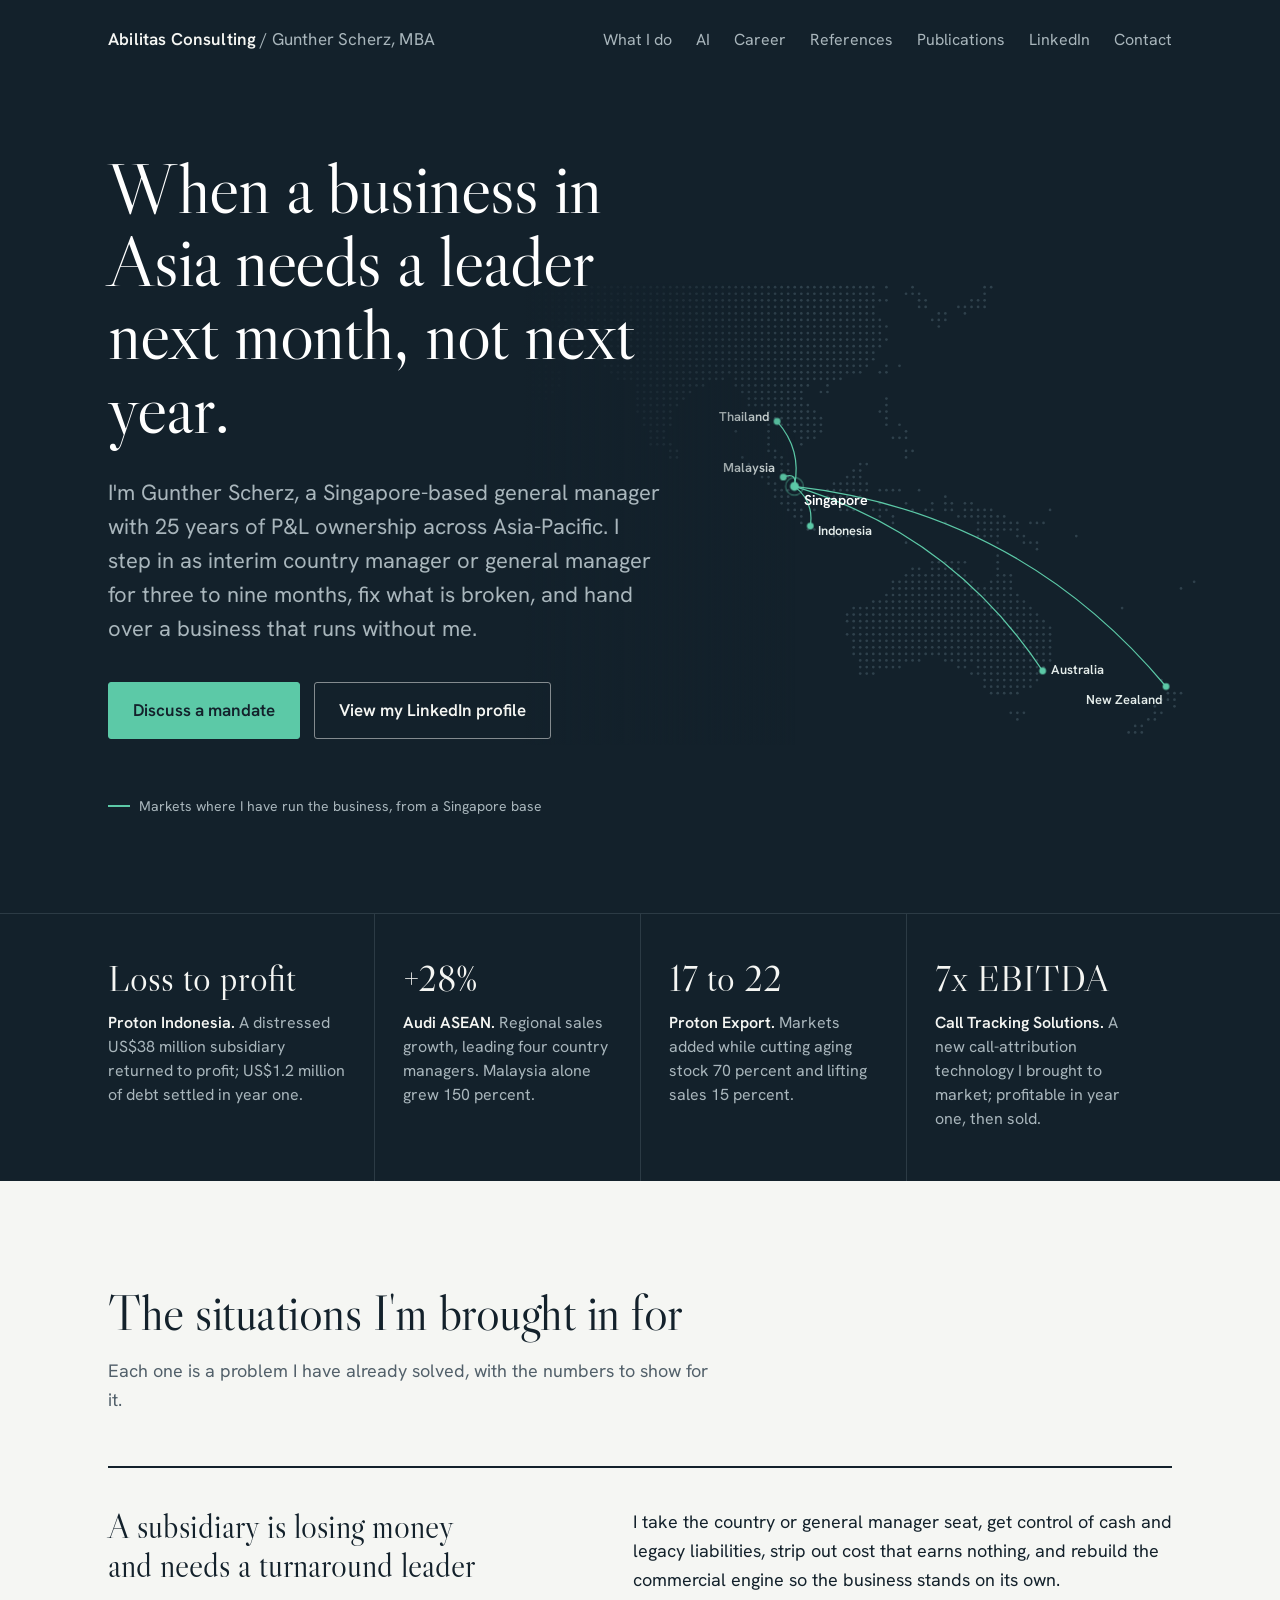
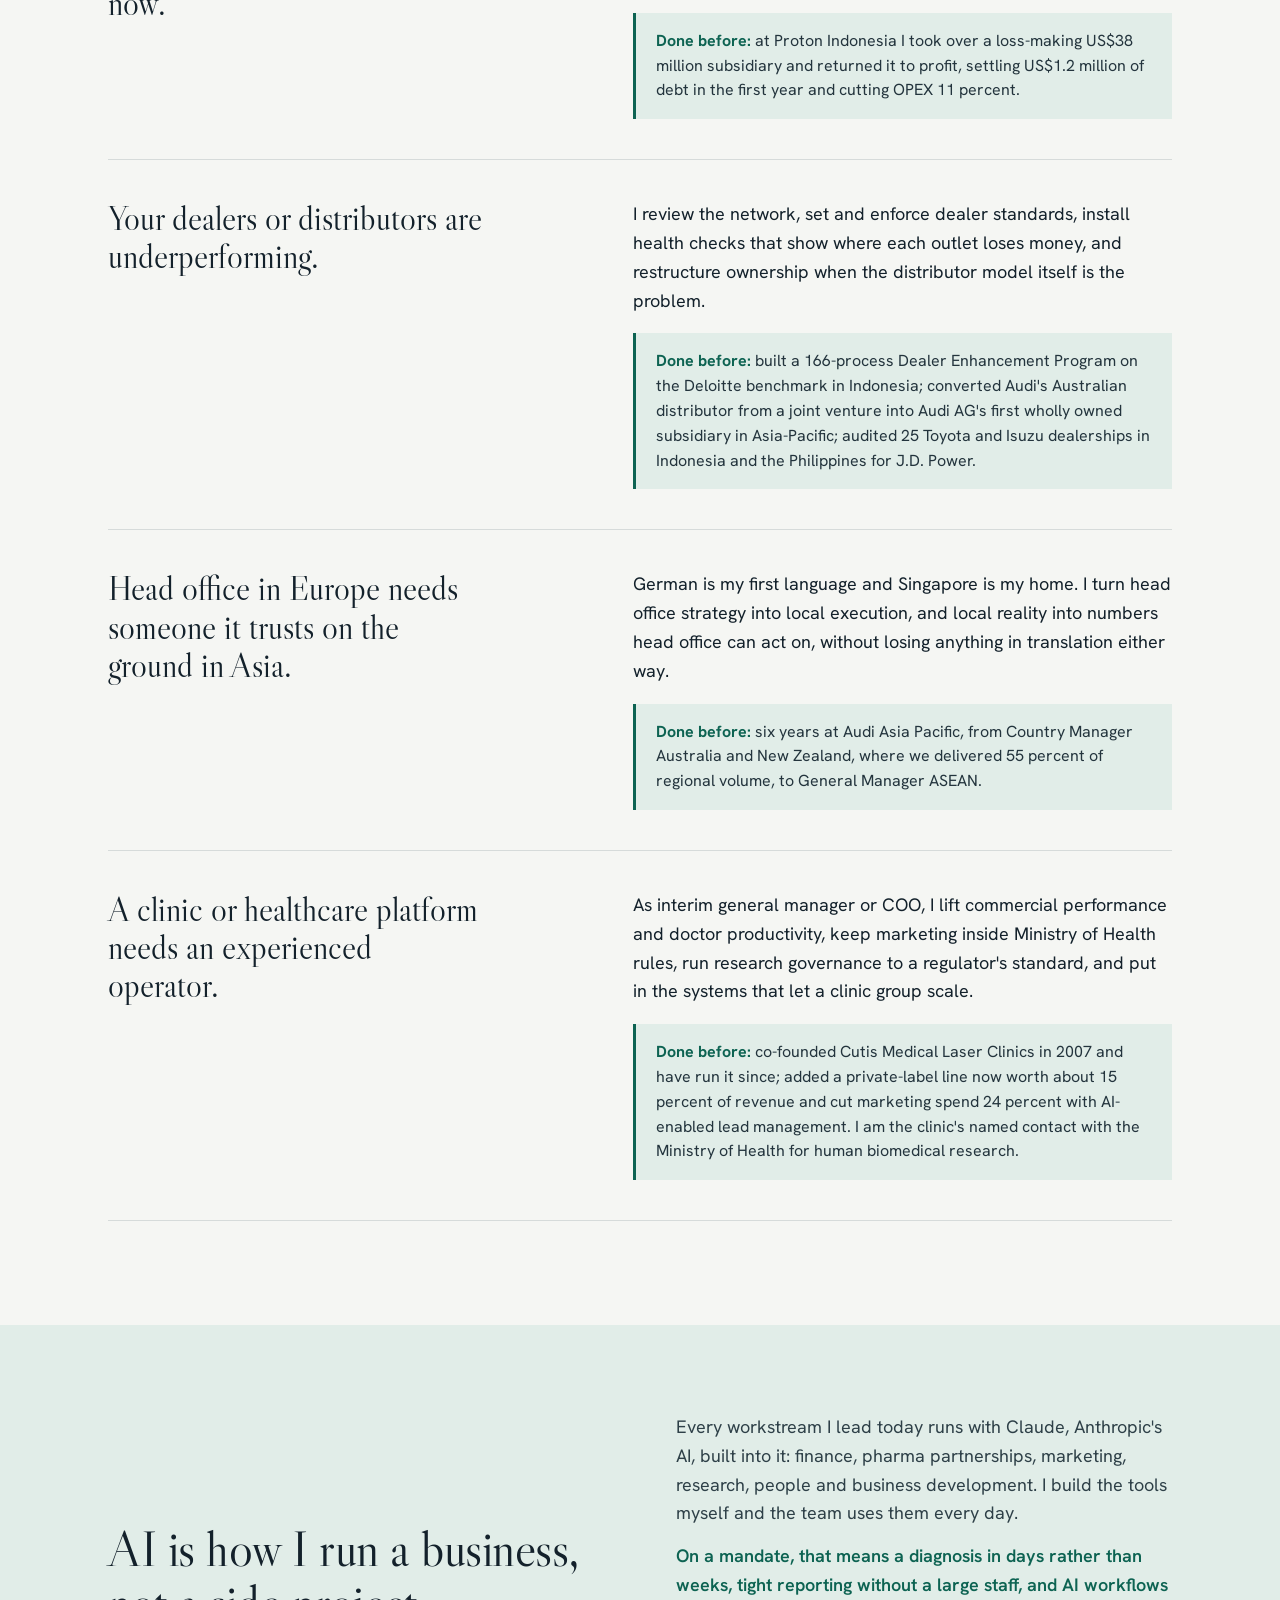
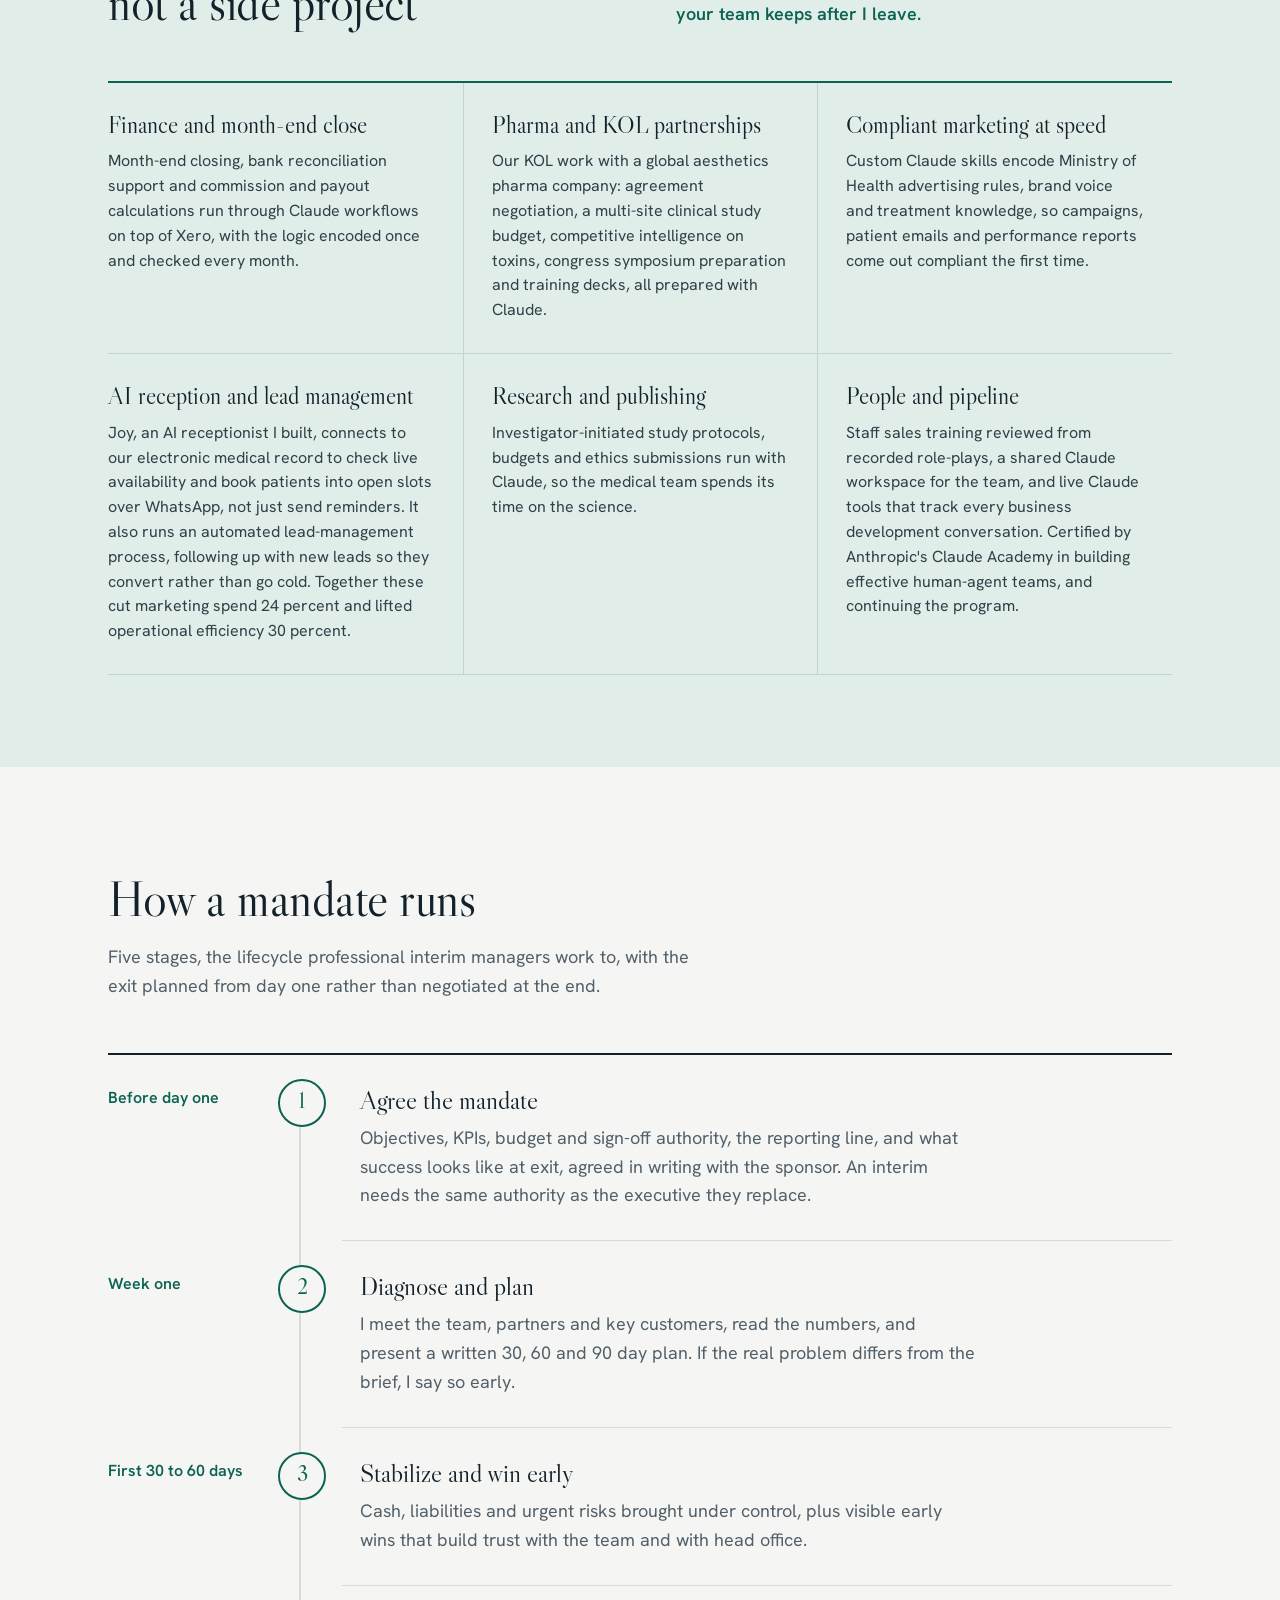
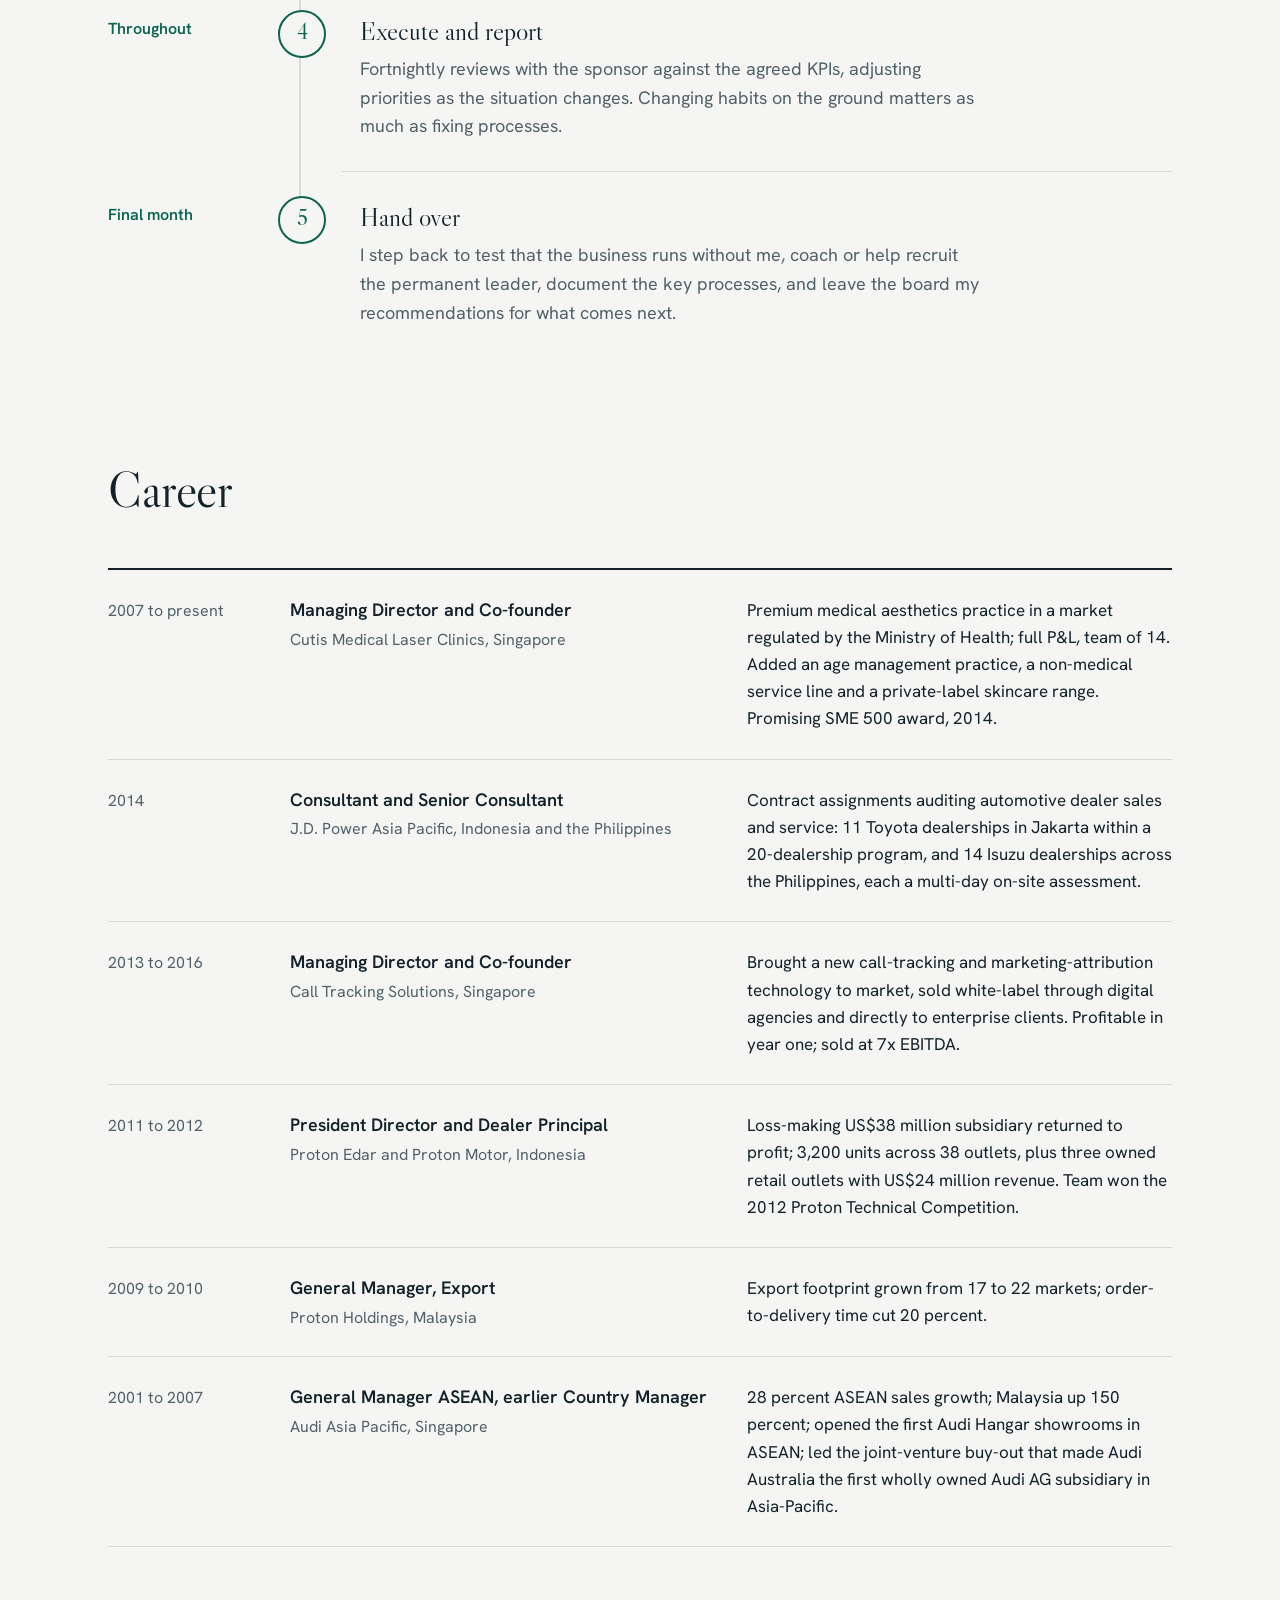
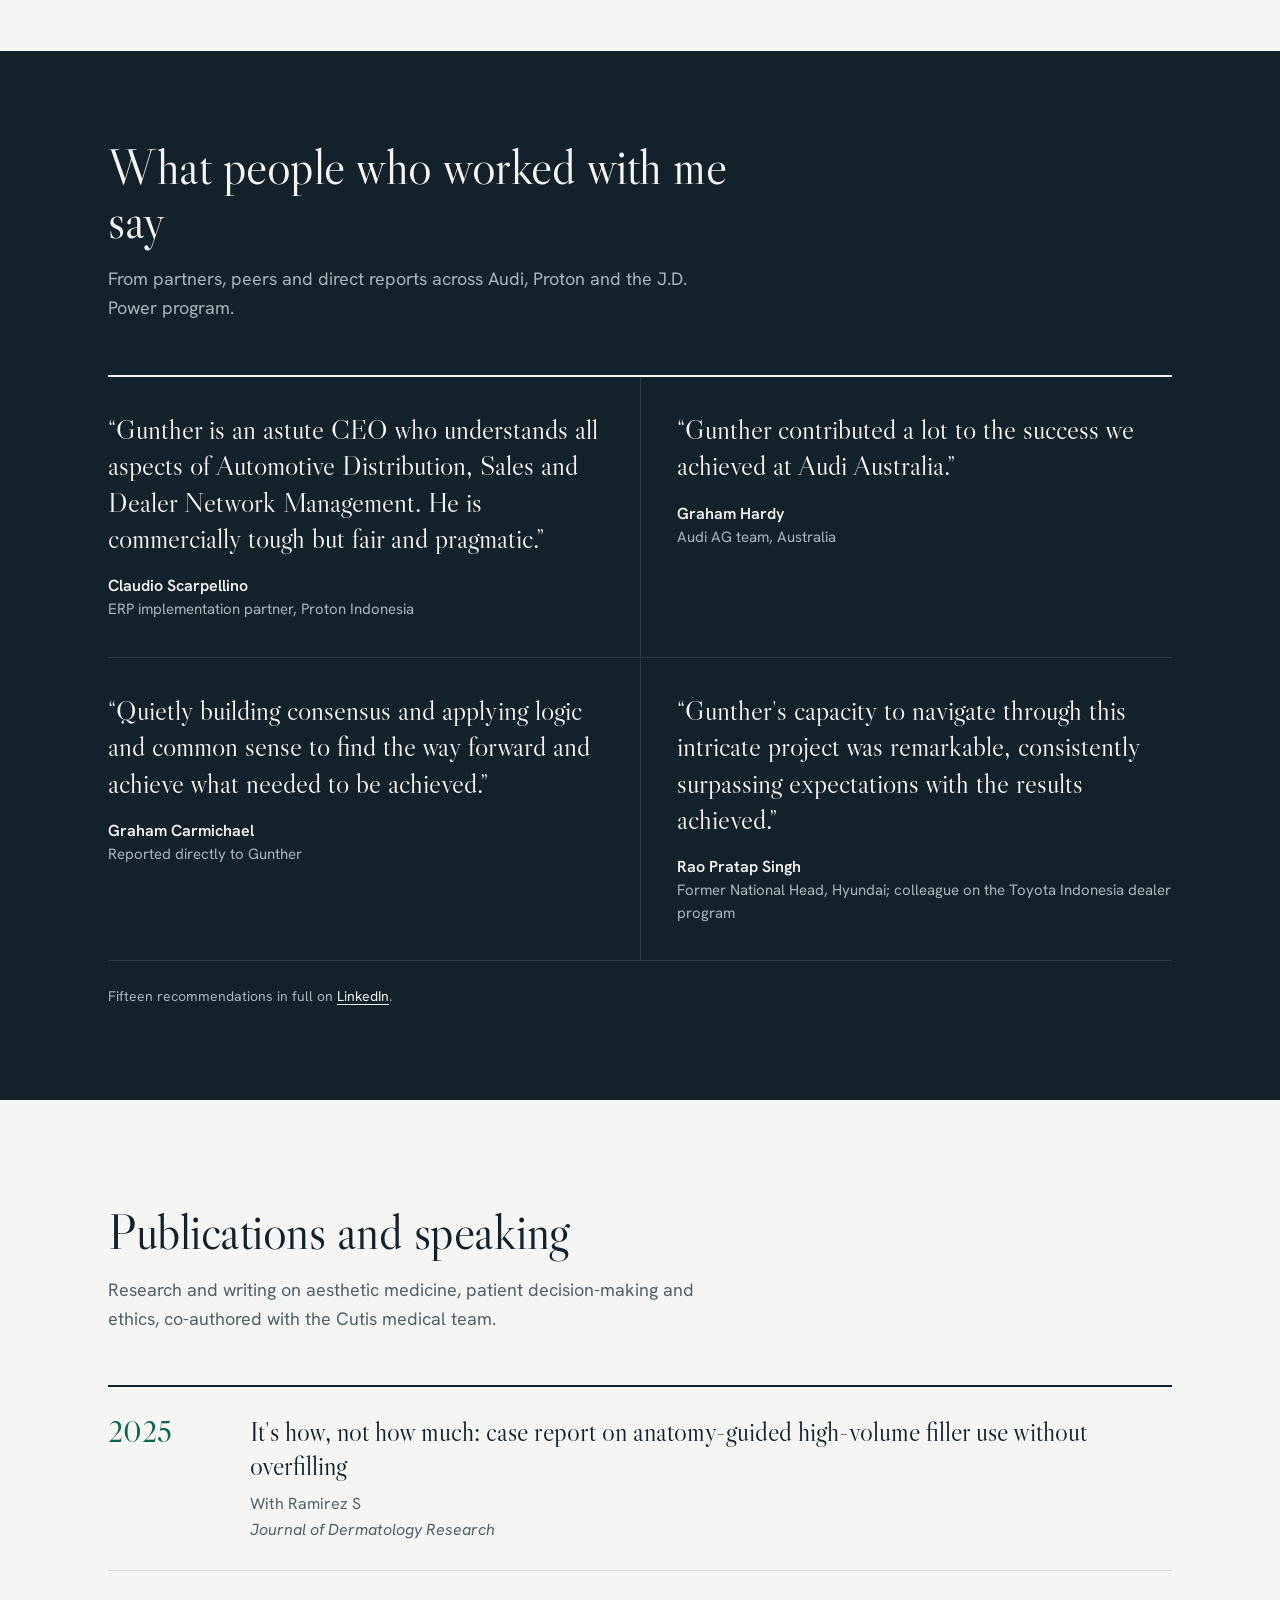
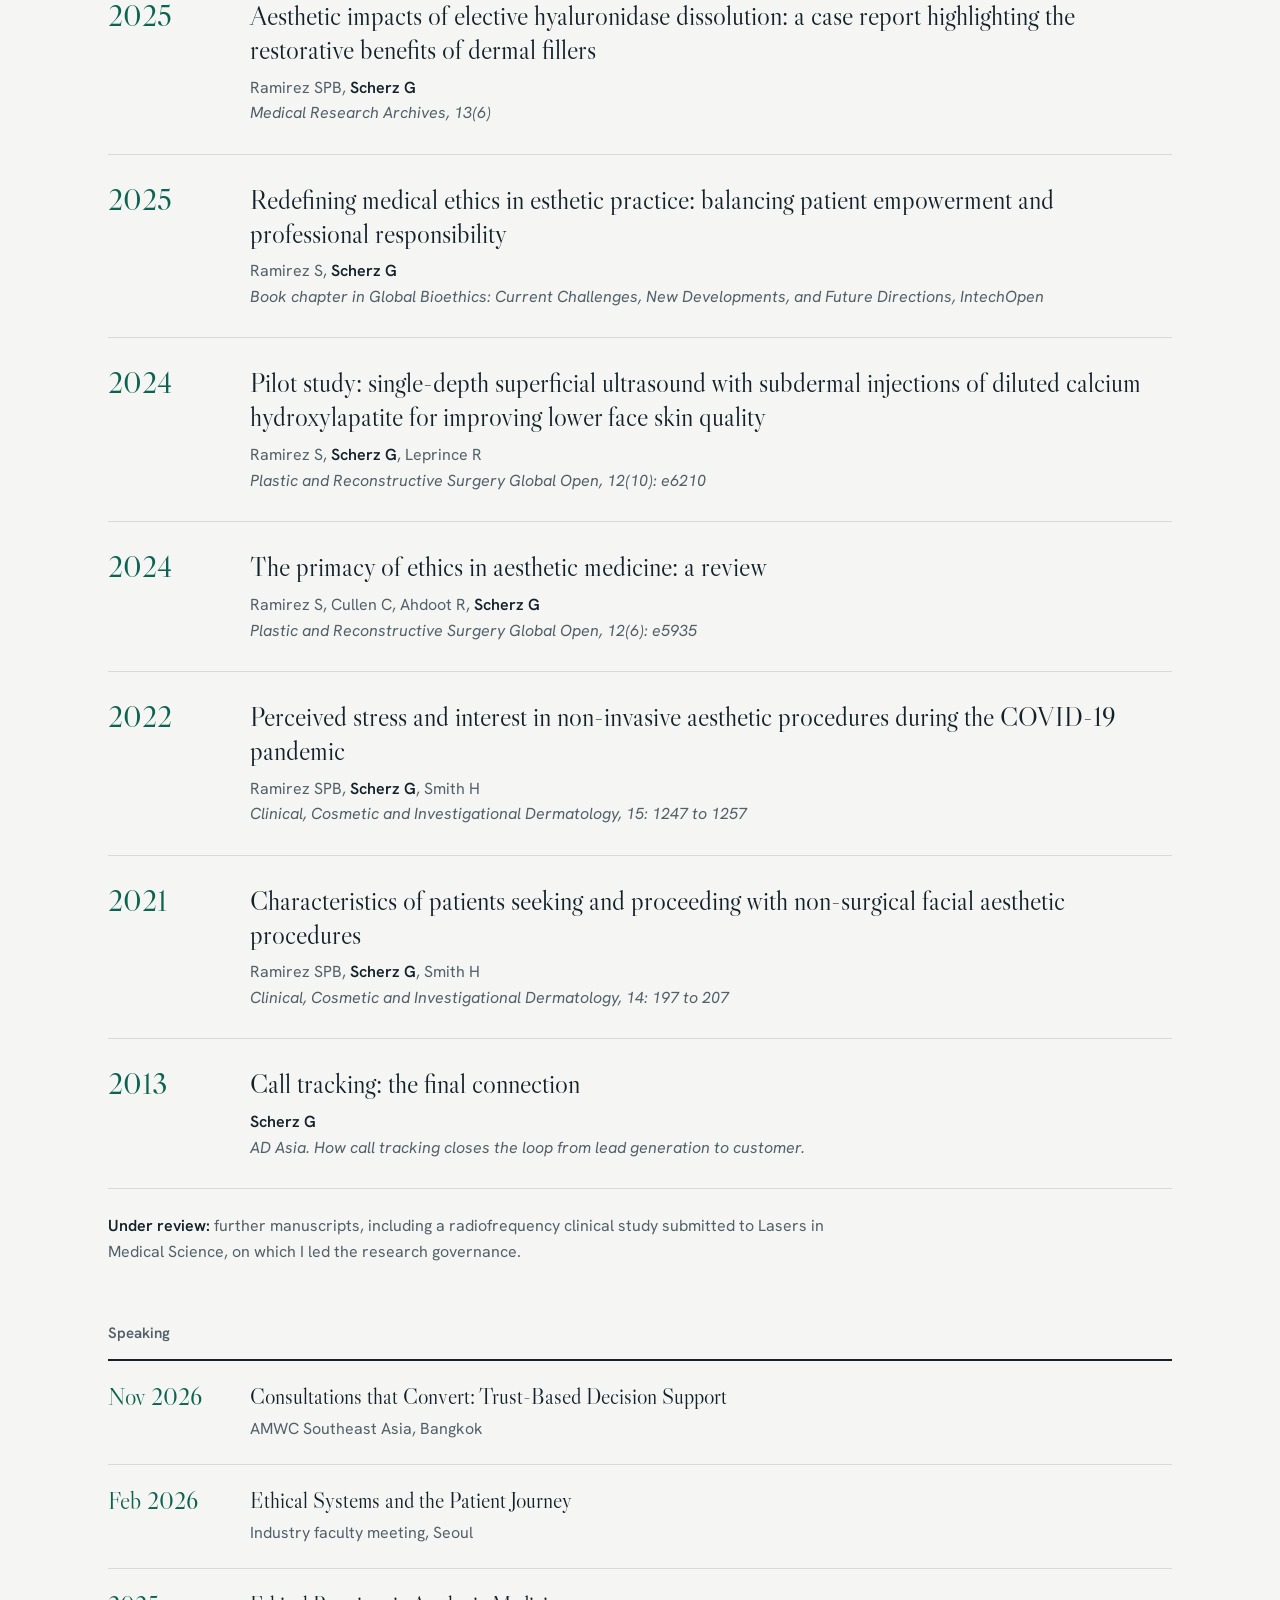
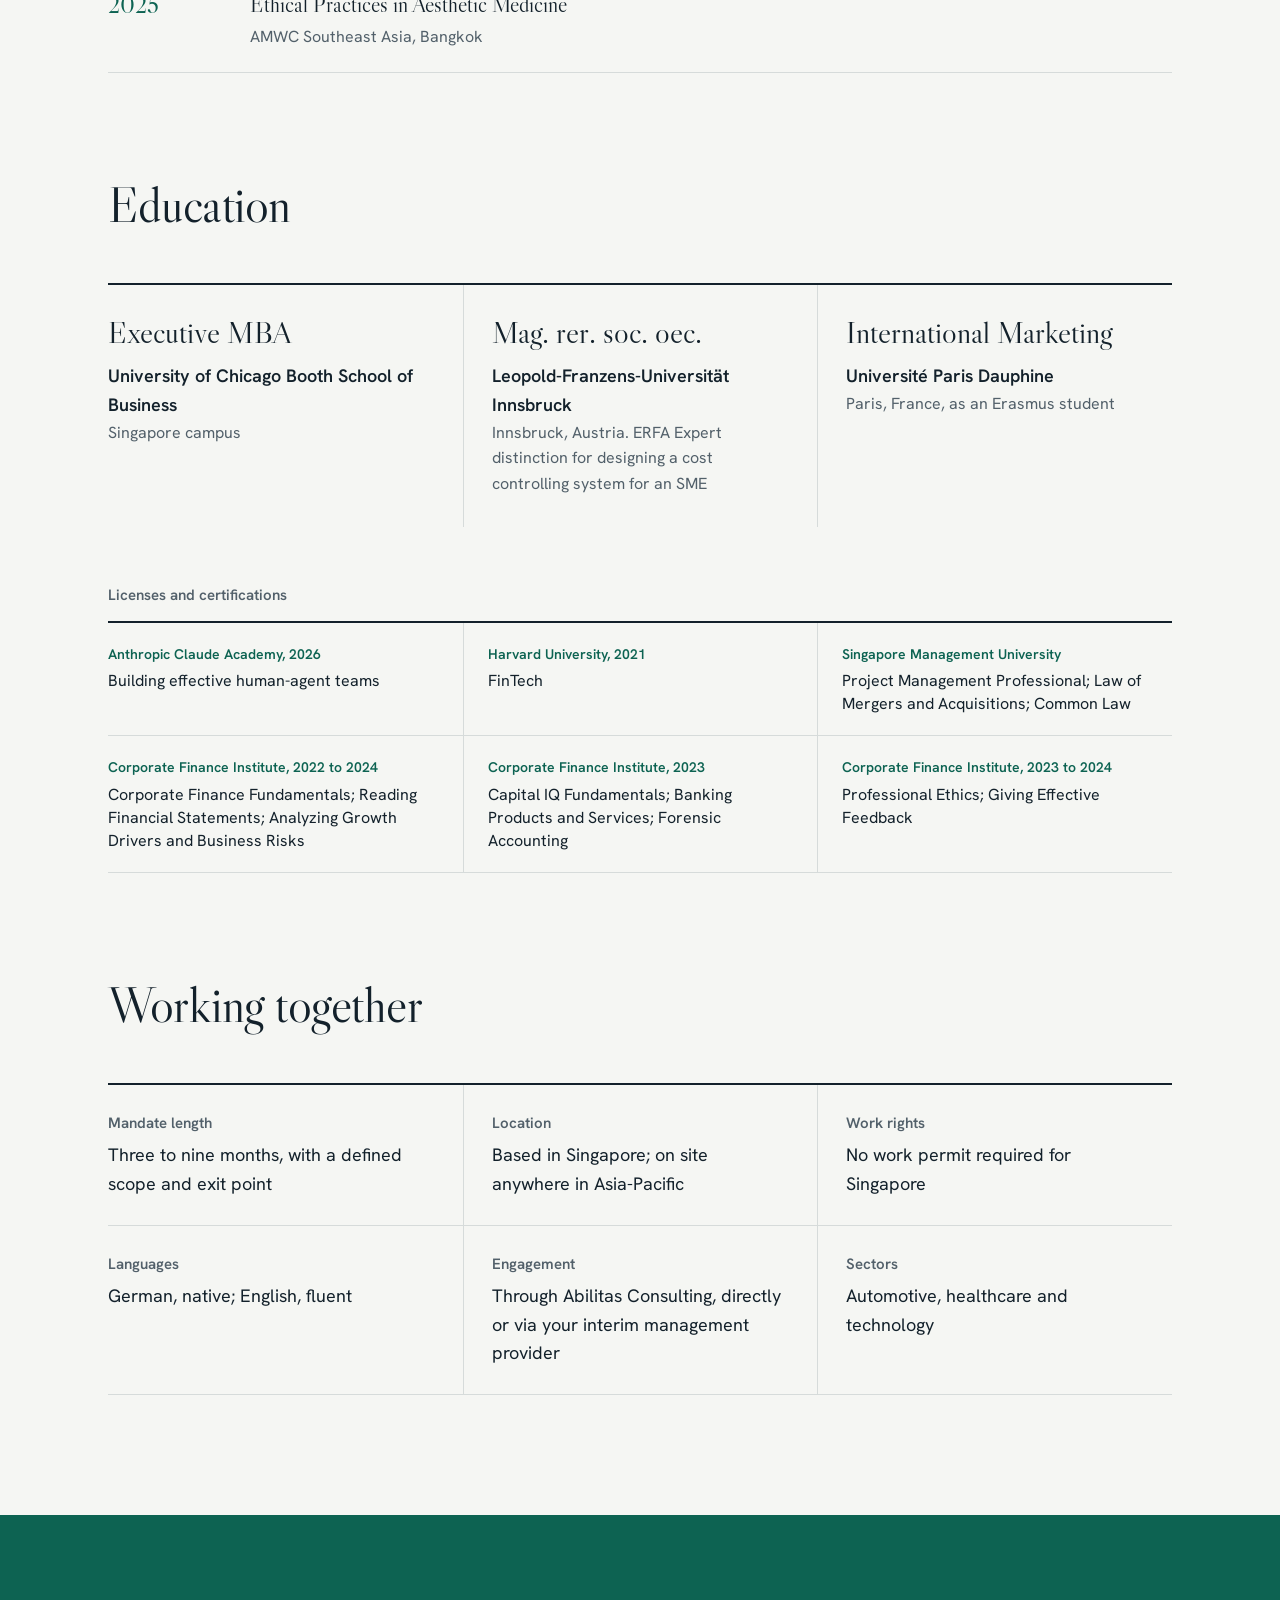
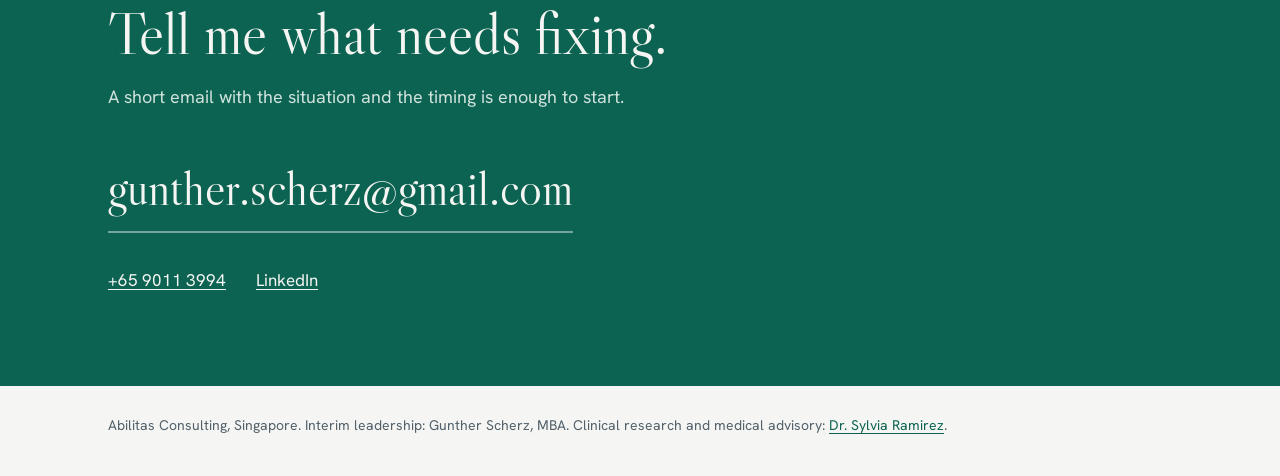
==== interim.html @ 411588a9 "Remove the downloadable CV; point to LinkedIn instead Co-Authored-By: Claude Opus 5.5 <noreply@anthr" ====
<!doctype html>
<html lang="en">
<head>
<meta charset="utf-8">
<meta name="viewport" content="width=device-width, initial-scale=1">
<title>Gunther Scherz | Interim General Manager, Asia-Pacific | Abilitas Consulting</title>
<link rel="canonical" href="https://abilitasconsulting.com/interim">
<meta name="description" content="Singapore-based interim country and general manager. Three to nine month mandates in turnarounds, dealer and distributor networks, and Asian subsidiaries of European companies.">
<meta property="og:title" content="Gunther Scherz | Interim General Manager, Asia-Pacific">
<meta property="og:description" content="When a business in Asia needs a leader next month, not next year.">
<meta property="og:type" content="website">
<link rel="preconnect" href="https://fonts.googleapis.com">
<link rel="preconnect" href="https://fonts.gstatic.com" crossorigin>
<link href="https://fonts.googleapis.com/css2?family=Libre+Caslon+Display&family=Hanken+Grotesk:wght@400;500;600;700&display=swap" rel="stylesheet">
<style>
:root{
  --paper:#F5F6F3;
  --ink:#13212B;
  --muted:#52606A;
  --rule:#D6DBDA;
  --jade:#0D6352;
  --jade-tint:#E1EDE8;
  --glow:#5CC9A7;
  --on-ink:#F5F6F3;
  --on-ink-muted:#A9B6BC;
  --display:"Libre Caslon Display",Georgia,"Times New Roman",serif;
  --text:"Hanken Grotesk",-apple-system,"Segoe UI",Roboto,Helvetica,Arial,sans-serif;
  --wide:1120px;
}
*{box-sizing:border-box}
html{-webkit-text-size-adjust:100%;scroll-behavior:smooth}
body{margin:0;background:var(--paper);color:var(--ink);font-family:var(--text);font-size:18px;line-height:1.6;-webkit-font-smoothing:antialiased}
a{color:var(--jade);text-underline-offset:3px;text-decoration-thickness:1px}
a:focus-visible,.btn:focus-visible{outline:2px solid var(--jade);outline-offset:3px;border-radius:2px}
.wrap{max-width:var(--wide);margin:0 auto;padding:0 28px}
h1,h2,h3{font-family:var(--display);font-weight:400;margin:0}
p{margin:0}

/* Stage: dark opening with route map */
.stage{background:var(--ink);color:var(--on-ink);position:relative;overflow:hidden}
.stage::after{content:"";position:absolute;left:0;right:0;bottom:0;height:1px;background:#2C3B45}
.top{display:flex;justify-content:space-between;align-items:center;padding:26px 0;position:relative;z-index:2}
.top .name{font-weight:600;letter-spacing:.01em;color:var(--on-ink);text-decoration:none;font-size:17px}
.top .name .who{font-weight:400;color:var(--on-ink-muted)}
.top nav{display:flex;gap:24px;font-size:16px}
.top nav a{color:var(--on-ink-muted);text-decoration:none}
.top nav a:hover{color:var(--on-ink)}
.top a:focus-visible,.stage .btn:focus-visible{outline-color:var(--glow)}

/* Hero */
.hero{position:relative;z-index:2;padding:72px 0 96px;min-height:min(78vh,720px);display:flex;flex-direction:column;justify-content:center}
.hero-text{max-width:600px;position:relative;z-index:3}
.hero h1{font-size:clamp(44px,5.6vw,80px);line-height:1.02;letter-spacing:-.015em;max-width:14ch;color:#FFFFFF}
.hero .lede{margin-top:32px;font-size:clamp(19px,1.8vw,22px);color:var(--on-ink-muted);max-width:46ch;line-height:1.55}
.ctas{display:flex;flex-wrap:wrap;gap:14px;margin-top:36px}
.btn{display:inline-block;font-family:var(--text);font-size:17px;font-weight:600;padding:14px 24px;border-radius:3px;text-decoration:none;border:1.5px solid var(--ink)}
.btn.primary{background:var(--ink);color:var(--on-ink)}
.btn.primary:hover{background:var(--jade);border-color:var(--jade)}
.btn.ghost{color:var(--ink);background:transparent}
.btn.ghost:hover{background:var(--ink);color:var(--on-ink)}
.stage .btn.primary{background:var(--glow);border-color:var(--glow);color:var(--ink)}
.stage .btn.primary:hover{background:#FFFFFF;border-color:#FFFFFF}
.stage .btn.ghost{color:var(--on-ink);border-color:rgba(245,246,243,.5)}
.stage .btn.ghost:hover{background:var(--on-ink);color:var(--ink);border-color:var(--on-ink)}
.mapwrap{position:absolute;z-index:1;top:50%;transform:translateY(-46%);right:-3%;width:64%;max-width:980px;pointer-events:none}
.mapwrap::before{content:"";position:absolute;inset:0;background:linear-gradient(90deg,var(--ink) 0%,rgba(19,33,43,.75) 18%,rgba(19,33,43,0) 40%);z-index:1}
.map{display:block;width:100%;height:auto}
.map .land circle{fill:#2F414C}
.map .arc{fill:none;stroke-linecap:round}
.map .arc.ran{stroke:var(--glow);stroke-width:1.8}
.map .arc.exp{stroke:#8FA3AD;stroke-width:1.2;stroke-dasharray:3 5}
.map .pt.ran,.map .pt.home{fill:var(--glow)}
.map .pt.exp{fill:#B8C6CC}
.map .home-ring{fill:none;stroke:var(--glow);stroke-width:1.5;opacity:.6}
.map text{font-family:var(--text);font-size:19px;font-weight:600;fill:#E4ECEA}
.map text.exp{font-weight:500;fill:#9FB0B8;font-size:13px}
.map text.home{font-size:21px;fill:#FFFFFF}
.maplegend{position:relative;z-index:3;display:flex;flex-wrap:wrap;gap:8px 26px;margin-top:56px;font-size:14px;color:var(--on-ink-muted)}
.maplegend span{display:inline-flex;align-items:center;gap:9px}
.maplegend i{display:inline-block;width:22px;height:0;border-top:2px solid var(--glow)}
.maplegend i.d{border-top:2px dashed #8FA3AD}
@media (prefers-reduced-motion:no-preference){
  .map .arc{stroke-dasharray:var(--len);stroke-dashoffset:var(--len);animation:draw 1.3s cubic-bezier(.3,.6,.2,1) forwards;animation-delay:calc(.5s + var(--i) * .14s)}
  .map .arc.exp{stroke-dasharray:var(--len);}
  .map .pts,.map .labels{opacity:0;animation:fade .6s ease forwards;animation-delay:1.6s}
  .map .home-ring{transform-origin:center;transform-box:fill-box;animation:pulse 2.6s ease-out 1.8s 2}
  @keyframes draw{to{stroke-dashoffset:0}}
  @keyframes pulse{0%{transform:scale(1);opacity:.6}100%{transform:scale(2.4);opacity:0}}
}

.markets{border-top:2px solid var(--ink)}
.markets h2{font-family:var(--text);font-size:15px;font-weight:600;color:var(--muted);padding:14px 0 6px}
.markets ul{list-style:none;margin:0;padding:0}
.markets li{display:flex;justify-content:space-between;align-items:baseline;gap:16px;padding:11px 0;border-bottom:1px solid var(--rule)}
.markets .place{font-family:var(--display);font-size:clamp(24px,2.4vw,30px);line-height:1.15}
.markets .held{font-size:14px;color:var(--muted);text-align:right}
.markets .more{padding:14px 0 0;font-size:15px;color:var(--muted)}

/* Results band */
.results{background:var(--ink);color:var(--on-ink)}
.results .wrap{display:grid;grid-template-columns:repeat(4,1fr)}
.result{padding:46px 28px 50px 0}
.result + .result{padding-left:28px;border-left:1px solid #2C3B45}
.result .fig{font-family:var(--display);font-size:clamp(30px,2.9vw,42px);line-height:1;display:block;margin-bottom:14px;white-space:nowrap}
.result p{color:var(--on-ink-muted);font-size:16px;line-height:1.5}
.result p strong{color:var(--on-ink);font-weight:600}

/* Sections */
.section{padding:104px 0 0}
.section > .wrap > h2{font-size:clamp(34px,4vw,50px);line-height:1.08;letter-spacing:-.01em;max-width:20ch}
.section .intro{margin-top:18px;color:var(--muted);max-width:60ch}

/* Situations */
.situations{margin-top:52px;border-top:2px solid var(--ink)}
.situation{display:grid;grid-template-columns:minmax(0,1fr) minmax(0,1.15fr);gap:56px;padding:40px 0;border-bottom:1px solid var(--rule)}
.situation h3{font-size:clamp(26px,2.6vw,34px);line-height:1.15;max-width:18ch}
.situation .do{color:var(--ink)}
.situation .proof{margin-top:18px;padding:16px 20px;background:var(--jade-tint);border-left:3px solid var(--jade);font-size:16px;color:#23343D;line-height:1.55}
.situation .proof b{color:var(--jade);font-weight:700}

/* AI */
.ai{margin-top:104px;background:var(--jade-tint)}
.ai .wrap{padding-top:88px;padding-bottom:92px}
.ai .head{display:grid;grid-template-columns:minmax(0,1fr) minmax(0,1fr);gap:72px;align-items:end}
.ai h2{font-size:clamp(34px,4vw,50px);line-height:1.08;letter-spacing:-.01em}
.ai .intro{color:#2E4048;max-width:52ch}
.ai .mandate{margin-top:14px;color:var(--jade);font-weight:600;max-width:52ch}
.caps{list-style:none;margin:52px 0 0;padding:0;display:grid;grid-template-columns:repeat(3,1fr);border-top:2px solid var(--jade)}
.caps li{padding:28px 28px 30px 0;border-bottom:1px solid #BFD6CE}
.caps li:not(:nth-child(3n+1)){padding-left:28px;border-left:1px solid #BFD6CE}
.caps h3{font-size:24px;line-height:1.2;margin-bottom:10px}
.caps p{color:#2E4048;font-size:16px;line-height:1.55}

/* Mandate timeline */
.phases{list-style:none;margin:52px 0 0;padding:0;counter-reset:p;border-top:2px solid var(--ink)}
.phases li{counter-increment:p;display:grid;grid-template-columns:170px 64px minmax(0,1fr);align-items:start;position:relative}
.phases .when{padding:30px 0;font-size:16px;font-weight:600;color:var(--jade)}
.phases .dot{position:relative;align-self:stretch}
.phases .dot::before{content:"";position:absolute;left:21px;top:0;bottom:0;width:2px;background:var(--rule)}
.phases li:first-child .dot::before{top:30px}
.phases li:last-child .dot::before{bottom:calc(100% - 30px)}
.phases .dot::after{content:counter(p);position:absolute;left:0;top:24px;width:44px;height:44px;border-radius:50%;background:var(--paper);border:2px solid var(--jade);color:var(--jade);font-family:var(--display);font-size:22px;line-height:40px;text-align:center}
.phases .body{padding:30px 0 30px 18px;border-bottom:1px solid var(--rule)}
.phases li:last-child .body{border-bottom:none}
.phases h3{font-size:26px;line-height:1.2;margin-bottom:8px}
.phases p{color:var(--muted);max-width:62ch}
.phases-src{margin-top:18px;font-size:14px;color:var(--muted)}

/* Testimonials */
.voices{margin-top:104px;background:var(--ink);color:var(--on-ink)}
.voices .wrap{padding-top:88px;padding-bottom:92px}
.voices h2{font-size:clamp(34px,4vw,50px);line-height:1.08;letter-spacing:-.01em;max-width:20ch}
.voices .intro{margin-top:18px;color:var(--on-ink-muted);max-width:60ch}
.quotes{margin:52px 0 0;display:grid;grid-template-columns:repeat(2,1fr);border-top:2px solid var(--on-ink)}
.quote{margin:0;padding:34px 36px 36px 0;border-bottom:1px solid #2C3B45}
.quote:nth-child(2n){padding-left:36px;padding-right:0;border-left:1px solid #2C3B45}
.quote blockquote{margin:0;font-family:var(--display);font-size:clamp(22px,2.2vw,28px);line-height:1.3}
.quote figcaption{margin-top:18px;font-size:15px;color:var(--on-ink-muted);line-height:1.5}
.quote figcaption b{display:block;color:var(--on-ink);font-weight:600;font-size:16px}
.voices .src{margin-top:24px;font-size:14px;color:var(--on-ink-muted)}
.voices .src a{color:var(--on-ink)}

/* Publications */
.pubs{list-style:none;margin:52px 0 0;padding:0;border-top:2px solid var(--ink)}
.pub{display:grid;grid-template-columns:110px minmax(0,1fr);gap:32px;padding:28px 0;border-bottom:1px solid var(--rule)}
.pub .yr{font-family:var(--display);font-size:30px;line-height:1.1;color:var(--jade)}
.pub h3{font-size:clamp(22px,2.2vw,27px);line-height:1.25}
.pub h3 a{color:var(--ink);text-decoration:none}
.pub h3 a:hover{color:var(--jade);text-decoration:underline}
.pub .by{margin-top:8px;font-size:16px;color:var(--muted)}
.pub .by b{color:var(--ink);font-weight:600}
.pub .in{font-size:16px;color:var(--muted);font-style:italic}
.pubs-more{margin-top:24px;color:var(--muted);font-size:16px;max-width:80ch}
.subhead{margin-top:56px;font-family:var(--text);font-size:15px;font-weight:600;color:var(--muted)}
.talks{list-style:none;margin:14px 0 0;padding:0;border-top:2px solid var(--ink)}
.talk{display:grid;grid-template-columns:110px minmax(0,1fr);gap:32px;padding:22px 0;border-bottom:1px solid var(--rule)}
.talk .yr{font-family:var(--display);font-size:24px;color:var(--jade);line-height:1.2}
.talk h3{font-size:22px;line-height:1.25}
.talk p{margin-top:6px;font-size:16px;color:var(--muted)}
.pubs-more b{color:var(--ink);font-weight:600}

/* Education */
.schools{margin-top:52px;display:grid;grid-template-columns:repeat(3,1fr);border-top:2px solid var(--ink)}
.school{padding:30px 28px 30px 0}
.school + .school{padding-left:28px;border-left:1px solid var(--rule)}
.school .deg{font-family:var(--display);font-size:clamp(26px,2.4vw,32px);line-height:1.15;display:block}
.school .inst{display:block;margin-top:12px;font-weight:600}
.school .where{display:block;color:var(--muted);font-size:16px}
.certs{list-style:none;margin:14px 0 0;padding:0;display:grid;grid-template-columns:repeat(3,1fr);border-top:2px solid var(--ink)}
.cert{padding:20px 24px 20px 0;border-bottom:1px solid var(--rule)}
.cert:not(:nth-child(3n+1)){padding-left:24px;border-left:1px solid var(--rule)}
.cert .by{display:block;font-size:14px;font-weight:600;color:var(--jade)}
.cert .what{display:block;margin-top:4px;font-size:16px;line-height:1.45}
.further b{color:var(--ink);font-weight:600}

/* Career */
.career{margin-top:52px;border-top:2px solid var(--ink)}
.job{display:grid;grid-template-columns:150px minmax(0,1fr) minmax(0,1fr);gap:32px;padding:26px 0;border-bottom:1px solid var(--rule);align-items:baseline}
.job .when{font-variant-numeric:tabular-nums;color:var(--muted);font-size:16px}
.job .what{font-weight:600}
.job .what span{display:block;font-weight:400;color:var(--muted);font-size:16px;margin-top:2px}
.job .won{font-size:17px}

/* Terms */
.terms{margin:52px 0 0;display:grid;grid-template-columns:repeat(3,1fr);border-top:2px solid var(--ink)}
.term{padding:26px 28px 26px 0;border-bottom:1px solid var(--rule)}
.term:not(:nth-child(3n+1)){padding-left:28px;border-left:1px solid var(--rule)}
.term dt{font-size:15px;font-weight:600;color:var(--muted);margin-bottom:6px}
.term dd{margin:0;font-size:18px}

/* Contact */
.contact{margin-top:120px;background:var(--jade);color:var(--on-ink)}
.contact .wrap{padding-top:88px;padding-bottom:92px}
.contact h2{font-size:clamp(36px,4.6vw,60px);line-height:1.05;max-width:16ch}
.contact .intro{color:#CFE3DC;margin-top:18px;max-width:52ch}
.contact .mail{display:inline-block;margin-top:38px;font-family:var(--display);font-size:clamp(28px,3.8vw,48px);color:var(--on-ink);text-decoration:none;border-bottom:2px solid rgba(245,246,243,.45);padding-bottom:4px}
.contact .mail:hover{border-bottom-color:var(--on-ink)}
.contact .alt{display:flex;flex-wrap:wrap;gap:30px;margin-top:34px;font-size:17px}
.contact .alt a{color:var(--on-ink)}
.contact a:focus-visible{outline-color:var(--on-ink)}
footer{padding:28px 0 40px;font-size:14px;color:var(--muted)}

/* Load sequence */
@media (prefers-reduced-motion:no-preference){
  .hero h1,.hero .lede,.ctas{animation:rise .7s cubic-bezier(.2,.7,.2,1) both}
  .hero .lede{animation-delay:.12s}.ctas{animation-delay:.22s}
  .markets li{animation:fade .5s ease both}
  .markets li:nth-child(1){animation-delay:.35s}.markets li:nth-child(2){animation-delay:.42s}
  .markets li:nth-child(3){animation-delay:.49s}.markets li:nth-child(4){animation-delay:.56s}
  .markets li:nth-child(5){animation-delay:.63s}.markets li:nth-child(6){animation-delay:.70s}
  @keyframes rise{from{opacity:0;transform:translateY(14px)}to{opacity:1;transform:none}}
  @keyframes fade{from{opacity:0}to{opacity:1}}
}

/* Responsive */
@media (max-width:900px){
  .hero{min-height:0;padding:28px 0 0}
  .mapwrap{position:relative;top:auto;right:auto;transform:none;width:112%;margin:28px -6% 0;max-width:none}
  .mapwrap::before{background:none}
  .maplegend{margin-top:8px;padding-bottom:40px}
  .map text{font-size:30px}
  .map text.home{font-size:32px}
  .results .wrap{grid-template-columns:1fr 1fr}
  .result{padding:34px 20px 36px 0}
  .result + .result{padding-left:20px}
  .result:nth-child(3){padding-left:0;border-left:none;border-top:1px solid #2C3B45}
  .result:nth-child(4){border-top:1px solid #2C3B45}
  .situation{grid-template-columns:1fr;gap:18px}
  .ai .wrap{padding-top:68px;padding-bottom:72px}
  .ai .head{grid-template-columns:1fr;gap:20px}
  .caps{grid-template-columns:1fr 1fr}
  .caps li,.caps li:not(:nth-child(3n+1)){padding:24px 20px 26px 0;border-left:none}
  .caps li:nth-child(2n){padding-left:20px;border-left:1px solid #BFD6CE}
  .ai{margin-top:80px}
  .phases li{grid-template-columns:52px minmax(0,1fr)}
  .phases .when{grid-column:2;grid-row:1;padding:26px 0 0 14px}
  .phases .dot{grid-column:1;grid-row:1 / span 2}
  .phases .dot::before{left:19px}
  .phases .dot::after{width:40px;height:40px;line-height:36px;font-size:20px;top:22px}
  .phases li:first-child .dot::before{top:26px}
  .phases .body{grid-column:2;grid-row:2;padding:6px 0 28px 14px}
  .schools{grid-template-columns:1fr}
  .pub{grid-template-columns:1fr;gap:6px}
  .talk{grid-template-columns:1fr;gap:4px}
  .quotes{grid-template-columns:1fr}
  .quote,.quote:nth-child(2n){padding:28px 0;border-left:none}
  .voices{margin-top:80px}
  .voices .wrap{padding-top:68px;padding-bottom:72px}
  .certs{grid-template-columns:1fr 1fr}
  .cert,.cert:not(:nth-child(3n+1)){padding:18px 18px 18px 0;border-left:none}
  .cert:nth-child(2n){padding-left:18px;border-left:1px solid var(--rule)}
  .pub .yr{font-size:24px}
  .school,.school + .school{padding:26px 0;border-left:none;border-bottom:1px solid var(--rule)}
  .school:last-child{border-bottom:none}
  .job{grid-template-columns:1fr;gap:4px}
  .terms{grid-template-columns:1fr 1fr}
  .term,.term:not(:nth-child(3n+1)){padding:22px 20px 22px 0;border-left:none}
  .term:nth-child(2n){padding-left:20px;border-left:1px solid var(--rule)}
  .section{padding-top:80px}
}
@media (max-width:560px){
  body{font-size:17px}
  .top .name .who{display:none}
  .wrap{padding:0 20px}
  .top nav{gap:16px}
  .top nav .hide-sm{display:none}
  .results .wrap{grid-template-columns:1fr}
  .result,.result + .result,.result:nth-child(3){padding:28px 0;border-left:none;border-top:1px solid #2C3B45}
  .result:first-child{border-top:none}
  .terms{grid-template-columns:1fr}
  .term,.term:nth-child(2n){padding:20px 0;border-left:none}
  .caps{grid-template-columns:1fr}
  .certs{grid-template-columns:1fr}
  .cert,.cert:nth-child(2n){padding:16px 0;border-left:none}
  .caps li,.caps li:nth-child(2n){padding:22px 0;border-left:none}
  .contact{margin-top:88px}
  .contact .wrap{padding-top:64px;padding-bottom:68px}
  .contact .mail{font-size:24px;word-break:break-all}
}
</style>
</head>
<body>

<div class="stage">
<div class="wrap">
  <header class="top">
    <a class="name" href="./">Abilitas Consulting <span class="who">/ Gunther Scherz, MBA</span></a>
    <nav aria-label="Primary">
      <a class="hide-sm" href="#situations">What I do</a>
      <a class="hide-sm" href="#ai">AI</a>
      <a class="hide-sm" href="#career">Career</a>
      <a class="hide-sm" href="#references">References</a>
      <a class="hide-sm" href="#publications">Publications</a>
      <a href="https://www.linkedin.com/in/gunther-scherz/" rel="noopener">LinkedIn</a>
      <a href="#contact">Contact</a>
    </nav>
  </header>

  <section class="hero">
    <div class="hero-text">
      <h1>When a business in Asia needs a leader next month, not next year.</h1>
      <p class="lede">I'm Gunther Scherz, a Singapore-based general manager with 25 years of P&amp;L ownership across Asia-Pacific. I step in as interim country manager or general manager for three to nine months, fix what is broken, and hand over a business that runs without me.</p>
      <div class="ctas">
        <a class="btn primary" href="#contact">Discuss a mandate</a>
        <a class="btn ghost" href="https://www.linkedin.com/in/gunther-scherz/" rel="noopener">View my LinkedIn profile</a>
      </div>
    </div>
    <div class="mapwrap">
      <svg class="map" viewBox="0 0 1000 677" role="img" aria-labelledby="map-t map-d">
  <title id="map-t">Markets Gunther Scherz has run</title>
  <desc id="map-d">Map of Asia-Pacific. Highlighted: Singapore, Malaysia, Indonesia, Thailand, Australia and New Zealand, where he has run the business.</desc>
  <g class="land"><circle cx="4.8" cy="4.8" r="2.0"/><circle cx="14.4" cy="4.8" r="2.0"/><circle cx="24.0" cy="4.8" r="2.0"/><circle cx="33.7" cy="4.8" r="2.0"/><circle cx="43.3" cy="4.8" r="2.0"/><circle cx="52.9" cy="4.8" r="2.0"/><circle cx="62.5" cy="4.8" r="2.0"/><circle cx="72.1" cy="4.8" r="2.0"/><circle cx="81.7" cy="4.8" r="2.0"/><circle cx="91.3" cy="4.8" r="2.0"/><circle cx="101.0" cy="4.8" r="2.0"/><circle cx="110.6" cy="4.8" r="2.0"/><circle cx="120.2" cy="4.8" r="2.0"/><circle cx="129.8" cy="4.8" r="2.0"/><circle cx="139.4" cy="4.8" r="2.0"/><circle cx="149.0" cy="4.8" r="2.0"/><circle cx="158.7" cy="4.8" r="2.0"/><circle cx="168.3" cy="4.8" r="2.0"/><circle cx="177.9" cy="4.8" r="2.0"/><circle cx="187.5" cy="4.8" r="2.0"/><circle cx="197.1" cy="4.8" r="2.0"/><circle cx="206.7" cy="4.8" r="2.0"/><circle cx="216.3" cy="4.8" r="2.0"/><circle cx="226.0" cy="4.8" r="2.0"/><circle cx="235.6" cy="4.8" r="2.0"/><circle cx="245.2" cy="4.8" r="2.0"/><circle cx="254.8" cy="4.8" r="2.0"/><circle cx="264.4" cy="4.8" r="2.0"/><circle cx="274.0" cy="4.8" r="2.0"/><circle cx="283.7" cy="4.8" r="2.0"/><circle cx="293.3" cy="4.8" r="2.0"/><circle cx="302.9" cy="4.8" r="2.0"/><circle cx="312.5" cy="4.8" r="2.0"/><circle cx="322.1" cy="4.8" r="2.0"/><circle cx="331.7" cy="4.8" r="2.0"/><circle cx="341.3" cy="4.8" r="2.0"/><circle cx="351.0" cy="4.8" r="2.0"/><circle cx="360.6" cy="4.8" r="2.0"/><circle cx="370.2" cy="4.8" r="2.0"/><circle cx="379.8" cy="4.8" r="2.0"/><circle cx="389.4" cy="4.8" r="2.0"/><circle cx="399.0" cy="4.8" r="2.0"/><circle cx="408.7" cy="4.8" r="2.0"/><circle cx="418.3" cy="4.8" r="2.0"/><circle cx="427.9" cy="4.8" r="2.0"/><circle cx="437.5" cy="4.8" r="2.0"/><circle cx="447.1" cy="4.8" r="2.0"/><circle cx="456.7" cy="4.8" r="2.0"/><circle cx="466.3" cy="4.8" r="2.0"/><circle cx="476.0" cy="4.8" r="2.0"/><circle cx="485.6" cy="4.8" r="2.0"/><circle cx="495.2" cy="4.8" r="2.0"/><circle cx="504.8" cy="4.8" r="2.0"/><circle cx="514.4" cy="4.8" r="2.0"/><circle cx="533.7" cy="4.8" r="2.0"/><circle cx="572.1" cy="4.8" r="2.0"/><circle cx="677.9" cy="4.8" r="2.0"/><circle cx="687.5" cy="4.8" r="2.0"/><circle cx="4.8" cy="14.4" r="2.0"/><circle cx="14.4" cy="14.4" r="2.0"/><circle cx="24.0" cy="14.4" r="2.0"/><circle cx="33.7" cy="14.4" r="2.0"/><circle cx="43.3" cy="14.4" r="2.0"/><circle cx="52.9" cy="14.4" r="2.0"/><circle cx="62.5" cy="14.4" r="2.0"/><circle cx="72.1" cy="14.4" r="2.0"/><circle cx="81.7" cy="14.4" r="2.0"/><circle cx="91.3" cy="14.4" r="2.0"/><circle cx="101.0" cy="14.4" r="2.0"/><circle cx="110.6" cy="14.4" r="2.0"/><circle cx="120.2" cy="14.4" r="2.0"/><circle cx="129.8" cy="14.4" r="2.0"/><circle cx="139.4" cy="14.4" r="2.0"/><circle cx="149.0" cy="14.4" r="2.0"/><circle cx="158.7" cy="14.4" r="2.0"/><circle cx="168.3" cy="14.4" r="2.0"/><circle cx="177.9" cy="14.4" r="2.0"/><circle cx="187.5" cy="14.4" r="2.0"/><circle cx="197.1" cy="14.4" r="2.0"/><circle cx="206.7" cy="14.4" r="2.0"/><circle cx="216.3" cy="14.4" r="2.0"/><circle cx="226.0" cy="14.4" r="2.0"/><circle cx="235.6" cy="14.4" r="2.0"/><circle cx="245.2" cy="14.4" r="2.0"/><circle cx="254.8" cy="14.4" r="2.0"/><circle cx="264.4" cy="14.4" r="2.0"/><circle cx="274.0" cy="14.4" r="2.0"/><circle cx="283.7" cy="14.4" r="2.0"/><circle cx="293.3" cy="14.4" r="2.0"/><circle cx="302.9" cy="14.4" r="2.0"/><circle cx="312.5" cy="14.4" r="2.0"/><circle cx="322.1" cy="14.4" r="2.0"/><circle cx="331.7" cy="14.4" r="2.0"/><circle cx="341.3" cy="14.4" r="2.0"/><circle cx="351.0" cy="14.4" r="2.0"/><circle cx="360.6" cy="14.4" r="2.0"/><circle cx="370.2" cy="14.4" r="2.0"/><circle cx="379.8" cy="14.4" r="2.0"/><circle cx="389.4" cy="14.4" r="2.0"/><circle cx="399.0" cy="14.4" r="2.0"/><circle cx="408.7" cy="14.4" r="2.0"/><circle cx="418.3" cy="14.4" r="2.0"/><circle cx="427.9" cy="14.4" r="2.0"/><circle cx="437.5" cy="14.4" r="2.0"/><circle cx="447.1" cy="14.4" r="2.0"/><circle cx="456.7" cy="14.4" r="2.0"/><circle cx="466.3" cy="14.4" r="2.0"/><circle cx="476.0" cy="14.4" r="2.0"/><circle cx="485.6" cy="14.4" r="2.0"/><circle cx="495.2" cy="14.4" r="2.0"/><circle cx="504.8" cy="14.4" r="2.0"/><circle cx="514.4" cy="14.4" r="2.0"/><circle cx="562.5" cy="14.4" r="2.0"/><circle cx="572.1" cy="14.4" r="2.0"/><circle cx="581.7" cy="14.4" r="2.0"/><circle cx="677.9" cy="14.4" r="2.0"/><circle cx="4.8" cy="24.0" r="2.0"/><circle cx="14.4" cy="24.0" r="2.0"/><circle cx="24.0" cy="24.0" r="2.0"/><circle cx="33.7" cy="24.0" r="2.0"/><circle cx="43.3" cy="24.0" r="2.0"/><circle cx="52.9" cy="24.0" r="2.0"/><circle cx="62.5" cy="24.0" r="2.0"/><circle cx="72.1" cy="24.0" r="2.0"/><circle cx="81.7" cy="24.0" r="2.0"/><circle cx="91.3" cy="24.0" r="2.0"/><circle cx="101.0" cy="24.0" r="2.0"/><circle cx="110.6" cy="24.0" r="2.0"/><circle cx="120.2" cy="24.0" r="2.0"/><circle cx="129.8" cy="24.0" r="2.0"/><circle cx="139.4" cy="24.0" r="2.0"/><circle cx="149.0" cy="24.0" r="2.0"/><circle cx="158.7" cy="24.0" r="2.0"/><circle cx="168.3" cy="24.0" r="2.0"/><circle cx="177.9" cy="24.0" r="2.0"/><circle cx="187.5" cy="24.0" r="2.0"/><circle cx="197.1" cy="24.0" r="2.0"/><circle cx="206.7" cy="24.0" r="2.0"/><circle cx="216.3" cy="24.0" r="2.0"/><circle cx="226.0" cy="24.0" r="2.0"/><circle cx="235.6" cy="24.0" r="2.0"/><circle cx="245.2" cy="24.0" r="2.0"/><circle cx="254.8" cy="24.0" r="2.0"/><circle cx="264.4" cy="24.0" r="2.0"/><circle cx="274.0" cy="24.0" r="2.0"/><circle cx="283.7" cy="24.0" r="2.0"/><circle cx="293.3" cy="24.0" r="2.0"/><circle cx="302.9" cy="24.0" r="2.0"/><circle cx="312.5" cy="24.0" r="2.0"/><circle cx="322.1" cy="24.0" r="2.0"/><circle cx="331.7" cy="24.0" r="2.0"/><circle cx="341.3" cy="24.0" r="2.0"/><circle cx="351.0" cy="24.0" r="2.0"/><circle cx="360.6" cy="24.0" r="2.0"/><circle cx="370.2" cy="24.0" r="2.0"/><circle cx="379.8" cy="24.0" r="2.0"/><circle cx="389.4" cy="24.0" r="2.0"/><circle cx="399.0" cy="24.0" r="2.0"/><circle cx="408.7" cy="24.0" r="2.0"/><circle cx="418.3" cy="24.0" r="2.0"/><circle cx="427.9" cy="24.0" r="2.0"/><circle cx="437.5" cy="24.0" r="2.0"/><circle cx="447.1" cy="24.0" r="2.0"/><circle cx="456.7" cy="24.0" r="2.0"/><circle cx="466.3" cy="24.0" r="2.0"/><circle cx="476.0" cy="24.0" r="2.0"/><circle cx="485.6" cy="24.0" r="2.0"/><circle cx="495.2" cy="24.0" r="2.0"/><circle cx="504.8" cy="24.0" r="2.0"/><circle cx="514.4" cy="24.0" r="2.0"/><circle cx="524.0" cy="24.0" r="2.0"/><circle cx="533.7" cy="24.0" r="2.0"/><circle cx="581.7" cy="24.0" r="2.0"/><circle cx="591.3" cy="24.0" r="2.0"/><circle cx="658.7" cy="24.0" r="2.0"/><circle cx="668.3" cy="24.0" r="2.0"/><circle cx="677.9" cy="24.0" r="2.0"/><circle cx="4.8" cy="33.7" r="2.0"/><circle cx="14.4" cy="33.7" r="2.0"/><circle cx="24.0" cy="33.7" r="2.0"/><circle cx="33.7" cy="33.7" r="2.0"/><circle cx="43.3" cy="33.7" r="2.0"/><circle cx="52.9" cy="33.7" r="2.0"/><circle cx="62.5" cy="33.7" r="2.0"/><circle cx="72.1" cy="33.7" r="2.0"/><circle cx="81.7" cy="33.7" r="2.0"/><circle cx="91.3" cy="33.7" r="2.0"/><circle cx="101.0" cy="33.7" r="2.0"/><circle cx="110.6" cy="33.7" r="2.0"/><circle cx="120.2" cy="33.7" r="2.0"/><circle cx="129.8" cy="33.7" r="2.0"/><circle cx="139.4" cy="33.7" r="2.0"/><circle cx="149.0" cy="33.7" r="2.0"/><circle cx="158.7" cy="33.7" r="2.0"/><circle cx="168.3" cy="33.7" r="2.0"/><circle cx="177.9" cy="33.7" r="2.0"/><circle cx="187.5" cy="33.7" r="2.0"/><circle cx="197.1" cy="33.7" r="2.0"/><circle cx="206.7" cy="33.7" r="2.0"/><circle cx="216.3" cy="33.7" r="2.0"/><circle cx="226.0" cy="33.7" r="2.0"/><circle cx="235.6" cy="33.7" r="2.0"/><circle cx="245.2" cy="33.7" r="2.0"/><circle cx="254.8" cy="33.7" r="2.0"/><circle cx="264.4" cy="33.7" r="2.0"/><circle cx="274.0" cy="33.7" r="2.0"/><circle cx="283.7" cy="33.7" r="2.0"/><circle cx="293.3" cy="33.7" r="2.0"/><circle cx="302.9" cy="33.7" r="2.0"/><circle cx="312.5" cy="33.7" r="2.0"/><circle cx="322.1" cy="33.7" r="2.0"/><circle cx="331.7" cy="33.7" r="2.0"/><circle cx="341.3" cy="33.7" r="2.0"/><circle cx="351.0" cy="33.7" r="2.0"/><circle cx="360.6" cy="33.7" r="2.0"/><circle cx="370.2" cy="33.7" r="2.0"/><circle cx="379.8" cy="33.7" r="2.0"/><circle cx="389.4" cy="33.7" r="2.0"/><circle cx="399.0" cy="33.7" r="2.0"/><circle cx="408.7" cy="33.7" r="2.0"/><circle cx="418.3" cy="33.7" r="2.0"/><circle cx="427.9" cy="33.7" r="2.0"/><circle cx="437.5" cy="33.7" r="2.0"/><circle cx="447.1" cy="33.7" r="2.0"/><circle cx="456.7" cy="33.7" r="2.0"/><circle cx="466.3" cy="33.7" r="2.0"/><circle cx="476.0" cy="33.7" r="2.0"/><circle cx="485.6" cy="33.7" r="2.0"/><circle cx="495.2" cy="33.7" r="2.0"/><circle cx="504.8" cy="33.7" r="2.0"/><circle cx="514.4" cy="33.7" r="2.0"/><circle cx="581.7" cy="33.7" r="2.0"/><circle cx="591.3" cy="33.7" r="2.0"/><circle cx="639.4" cy="33.7" r="2.0"/><circle cx="649.0" cy="33.7" r="2.0"/><circle cx="658.7" cy="33.7" r="2.0"/><circle cx="668.3" cy="33.7" r="2.0"/><circle cx="677.9" cy="33.7" r="2.0"/><circle cx="4.8" cy="43.3" r="2.0"/><circle cx="14.4" cy="43.3" r="2.0"/><circle cx="24.0" cy="43.3" r="2.0"/><circle cx="33.7" cy="43.3" r="2.0"/><circle cx="43.3" cy="43.3" r="2.0"/><circle cx="52.9" cy="43.3" r="2.0"/><circle cx="62.5" cy="43.3" r="2.0"/><circle cx="72.1" cy="43.3" r="2.0"/><circle cx="81.7" cy="43.3" r="2.0"/><circle cx="91.3" cy="43.3" r="2.0"/><circle cx="101.0" cy="43.3" r="2.0"/><circle cx="110.6" cy="43.3" r="2.0"/><circle cx="120.2" cy="43.3" r="2.0"/><circle cx="129.8" cy="43.3" r="2.0"/><circle cx="139.4" cy="43.3" r="2.0"/><circle cx="149.0" cy="43.3" r="2.0"/><circle cx="158.7" cy="43.3" r="2.0"/><circle cx="168.3" cy="43.3" r="2.0"/><circle cx="177.9" cy="43.3" r="2.0"/><circle cx="187.5" cy="43.3" r="2.0"/><circle cx="197.1" cy="43.3" r="2.0"/><circle cx="206.7" cy="43.3" r="2.0"/><circle cx="216.3" cy="43.3" r="2.0"/><circle cx="226.0" cy="43.3" r="2.0"/><circle cx="235.6" cy="43.3" r="2.0"/><circle cx="245.2" cy="43.3" r="2.0"/><circle cx="254.8" cy="43.3" r="2.0"/><circle cx="264.4" cy="43.3" r="2.0"/><circle cx="274.0" cy="43.3" r="2.0"/><circle cx="283.7" cy="43.3" r="2.0"/><circle cx="293.3" cy="43.3" r="2.0"/><circle cx="302.9" cy="43.3" r="2.0"/><circle cx="312.5" cy="43.3" r="2.0"/><circle cx="322.1" cy="43.3" r="2.0"/><circle cx="331.7" cy="43.3" r="2.0"/><circle cx="341.3" cy="43.3" r="2.0"/><circle cx="351.0" cy="43.3" r="2.0"/><circle cx="360.6" cy="43.3" r="2.0"/><circle cx="370.2" cy="43.3" r="2.0"/><circle cx="379.8" cy="43.3" r="2.0"/><circle cx="389.4" cy="43.3" r="2.0"/><circle cx="399.0" cy="43.3" r="2.0"/><circle cx="408.7" cy="43.3" r="2.0"/><circle cx="418.3" cy="43.3" r="2.0"/><circle cx="427.9" cy="43.3" r="2.0"/><circle cx="437.5" cy="43.3" r="2.0"/><circle cx="447.1" cy="43.3" r="2.0"/><circle cx="456.7" cy="43.3" r="2.0"/><circle cx="466.3" cy="43.3" r="2.0"/><circle cx="476.0" cy="43.3" r="2.0"/><circle cx="485.6" cy="43.3" r="2.0"/><circle cx="495.2" cy="43.3" r="2.0"/><circle cx="504.8" cy="43.3" r="2.0"/><circle cx="514.4" cy="43.3" r="2.0"/><circle cx="610.6" cy="43.3" r="2.0"/><circle cx="620.2" cy="43.3" r="2.0"/><circle cx="649.0" cy="43.3" r="2.0"/><circle cx="4.8" cy="52.9" r="2.0"/><circle cx="14.4" cy="52.9" r="2.0"/><circle cx="24.0" cy="52.9" r="2.0"/><circle cx="33.7" cy="52.9" r="2.0"/><circle cx="43.3" cy="52.9" r="2.0"/><circle cx="52.9" cy="52.9" r="2.0"/><circle cx="62.5" cy="52.9" r="2.0"/><circle cx="72.1" cy="52.9" r="2.0"/><circle cx="81.7" cy="52.9" r="2.0"/><circle cx="91.3" cy="52.9" r="2.0"/><circle cx="101.0" cy="52.9" r="2.0"/><circle cx="110.6" cy="52.9" r="2.0"/><circle cx="120.2" cy="52.9" r="2.0"/><circle cx="129.8" cy="52.9" r="2.0"/><circle cx="139.4" cy="52.9" r="2.0"/><circle cx="149.0" cy="52.9" r="2.0"/><circle cx="158.7" cy="52.9" r="2.0"/><circle cx="168.3" cy="52.9" r="2.0"/><circle cx="177.9" cy="52.9" r="2.0"/><circle cx="187.5" cy="52.9" r="2.0"/><circle cx="197.1" cy="52.9" r="2.0"/><circle cx="206.7" cy="52.9" r="2.0"/><circle cx="216.3" cy="52.9" r="2.0"/><circle cx="226.0" cy="52.9" r="2.0"/><circle cx="235.6" cy="52.9" r="2.0"/><circle cx="245.2" cy="52.9" r="2.0"/><circle cx="254.8" cy="52.9" r="2.0"/><circle cx="264.4" cy="52.9" r="2.0"/><circle cx="274.0" cy="52.9" r="2.0"/><circle cx="283.7" cy="52.9" r="2.0"/><circle cx="293.3" cy="52.9" r="2.0"/><circle cx="302.9" cy="52.9" r="2.0"/><circle cx="312.5" cy="52.9" r="2.0"/><circle cx="322.1" cy="52.9" r="2.0"/><circle cx="331.7" cy="52.9" r="2.0"/><circle cx="341.3" cy="52.9" r="2.0"/><circle cx="351.0" cy="52.9" r="2.0"/><circle cx="360.6" cy="52.9" r="2.0"/><circle cx="370.2" cy="52.9" r="2.0"/><circle cx="379.8" cy="52.9" r="2.0"/><circle cx="389.4" cy="52.9" r="2.0"/><circle cx="399.0" cy="52.9" r="2.0"/><circle cx="408.7" cy="52.9" r="2.0"/><circle cx="418.3" cy="52.9" r="2.0"/><circle cx="427.9" cy="52.9" r="2.0"/><circle cx="437.5" cy="52.9" r="2.0"/><circle cx="447.1" cy="52.9" r="2.0"/><circle cx="456.7" cy="52.9" r="2.0"/><circle cx="466.3" cy="52.9" r="2.0"/><circle cx="476.0" cy="52.9" r="2.0"/><circle cx="485.6" cy="52.9" r="2.0"/><circle cx="495.2" cy="52.9" r="2.0"/><circle cx="504.8" cy="52.9" r="2.0"/><circle cx="514.4" cy="52.9" r="2.0"/><circle cx="524.0" cy="52.9" r="2.0"/><circle cx="601.0" cy="52.9" r="2.0"/><circle cx="610.6" cy="52.9" r="2.0"/><circle cx="620.2" cy="52.9" r="2.0"/><circle cx="4.8" cy="62.5" r="2.0"/><circle cx="14.4" cy="62.5" r="2.0"/><circle cx="24.0" cy="62.5" r="2.0"/><circle cx="33.7" cy="62.5" r="2.0"/><circle cx="43.3" cy="62.5" r="2.0"/><circle cx="52.9" cy="62.5" r="2.0"/><circle cx="62.5" cy="62.5" r="2.0"/><circle cx="72.1" cy="62.5" r="2.0"/><circle cx="81.7" cy="62.5" r="2.0"/><circle cx="91.3" cy="62.5" r="2.0"/><circle cx="101.0" cy="62.5" r="2.0"/><circle cx="110.6" cy="62.5" r="2.0"/><circle cx="120.2" cy="62.5" r="2.0"/><circle cx="129.8" cy="62.5" r="2.0"/><circle cx="139.4" cy="62.5" r="2.0"/><circle cx="149.0" cy="62.5" r="2.0"/><circle cx="158.7" cy="62.5" r="2.0"/><circle cx="168.3" cy="62.5" r="2.0"/><circle cx="177.9" cy="62.5" r="2.0"/><circle cx="187.5" cy="62.5" r="2.0"/><circle cx="197.1" cy="62.5" r="2.0"/><circle cx="206.7" cy="62.5" r="2.0"/><circle cx="216.3" cy="62.5" r="2.0"/><circle cx="226.0" cy="62.5" r="2.0"/><circle cx="235.6" cy="62.5" r="2.0"/><circle cx="245.2" cy="62.5" r="2.0"/><circle cx="254.8" cy="62.5" r="2.0"/><circle cx="264.4" cy="62.5" r="2.0"/><circle cx="274.0" cy="62.5" r="2.0"/><circle cx="283.7" cy="62.5" r="2.0"/><circle cx="293.3" cy="62.5" r="2.0"/><circle cx="302.9" cy="62.5" r="2.0"/><circle cx="312.5" cy="62.5" r="2.0"/><circle cx="322.1" cy="62.5" r="2.0"/><circle cx="331.7" cy="62.5" r="2.0"/><circle cx="341.3" cy="62.5" r="2.0"/><circle cx="351.0" cy="62.5" r="2.0"/><circle cx="360.6" cy="62.5" r="2.0"/><circle cx="370.2" cy="62.5" r="2.0"/><circle cx="379.8" cy="62.5" r="2.0"/><circle cx="389.4" cy="62.5" r="2.0"/><circle cx="399.0" cy="62.5" r="2.0"/><circle cx="408.7" cy="62.5" r="2.0"/><circle cx="418.3" cy="62.5" r="2.0"/><circle cx="427.9" cy="62.5" r="2.0"/><circle cx="437.5" cy="62.5" r="2.0"/><circle cx="447.1" cy="62.5" r="2.0"/><circle cx="456.7" cy="62.5" r="2.0"/><circle cx="466.3" cy="62.5" r="2.0"/><circle cx="476.0" cy="62.5" r="2.0"/><circle cx="485.6" cy="62.5" r="2.0"/><circle cx="495.2" cy="62.5" r="2.0"/><circle cx="504.8" cy="62.5" r="2.0"/><circle cx="514.4" cy="62.5" r="2.0"/><circle cx="524.0" cy="62.5" r="2.0"/><circle cx="533.7" cy="62.5" r="2.0"/><circle cx="610.6" cy="62.5" r="2.0"/><circle cx="4.8" cy="72.1" r="2.0"/><circle cx="14.4" cy="72.1" r="2.0"/><circle cx="24.0" cy="72.1" r="2.0"/><circle cx="33.7" cy="72.1" r="2.0"/><circle cx="43.3" cy="72.1" r="2.0"/><circle cx="52.9" cy="72.1" r="2.0"/><circle cx="62.5" cy="72.1" r="2.0"/><circle cx="72.1" cy="72.1" r="2.0"/><circle cx="81.7" cy="72.1" r="2.0"/><circle cx="91.3" cy="72.1" r="2.0"/><circle cx="101.0" cy="72.1" r="2.0"/><circle cx="110.6" cy="72.1" r="2.0"/><circle cx="120.2" cy="72.1" r="2.0"/><circle cx="129.8" cy="72.1" r="2.0"/><circle cx="139.4" cy="72.1" r="2.0"/><circle cx="149.0" cy="72.1" r="2.0"/><circle cx="158.7" cy="72.1" r="2.0"/><circle cx="168.3" cy="72.1" r="2.0"/><circle cx="177.9" cy="72.1" r="2.0"/><circle cx="187.5" cy="72.1" r="2.0"/><circle cx="197.1" cy="72.1" r="2.0"/><circle cx="206.7" cy="72.1" r="2.0"/><circle cx="216.3" cy="72.1" r="2.0"/><circle cx="226.0" cy="72.1" r="2.0"/><circle cx="235.6" cy="72.1" r="2.0"/><circle cx="245.2" cy="72.1" r="2.0"/><circle cx="254.8" cy="72.1" r="2.0"/><circle cx="264.4" cy="72.1" r="2.0"/><circle cx="274.0" cy="72.1" r="2.0"/><circle cx="283.7" cy="72.1" r="2.0"/><circle cx="293.3" cy="72.1" r="2.0"/><circle cx="302.9" cy="72.1" r="2.0"/><circle cx="312.5" cy="72.1" r="2.0"/><circle cx="322.1" cy="72.1" r="2.0"/><circle cx="331.7" cy="72.1" r="2.0"/><circle cx="341.3" cy="72.1" r="2.0"/><circle cx="351.0" cy="72.1" r="2.0"/><circle cx="360.6" cy="72.1" r="2.0"/><circle cx="370.2" cy="72.1" r="2.0"/><circle cx="379.8" cy="72.1" r="2.0"/><circle cx="389.4" cy="72.1" r="2.0"/><circle cx="399.0" cy="72.1" r="2.0"/><circle cx="408.7" cy="72.1" r="2.0"/><circle cx="418.3" cy="72.1" r="2.0"/><circle cx="427.9" cy="72.1" r="2.0"/><circle cx="437.5" cy="72.1" r="2.0"/><circle cx="447.1" cy="72.1" r="2.0"/><circle cx="456.7" cy="72.1" r="2.0"/><circle cx="466.3" cy="72.1" r="2.0"/><circle cx="476.0" cy="72.1" r="2.0"/><circle cx="485.6" cy="72.1" r="2.0"/><circle cx="495.2" cy="72.1" r="2.0"/><circle cx="504.8" cy="72.1" r="2.0"/><circle cx="514.4" cy="72.1" r="2.0"/><circle cx="524.0" cy="72.1" r="2.0"/><circle cx="4.8" cy="81.7" r="2.0"/><circle cx="14.4" cy="81.7" r="2.0"/><circle cx="24.0" cy="81.7" r="2.0"/><circle cx="33.7" cy="81.7" r="2.0"/><circle cx="43.3" cy="81.7" r="2.0"/><circle cx="52.9" cy="81.7" r="2.0"/><circle cx="62.5" cy="81.7" r="2.0"/><circle cx="72.1" cy="81.7" r="2.0"/><circle cx="81.7" cy="81.7" r="2.0"/><circle cx="91.3" cy="81.7" r="2.0"/><circle cx="101.0" cy="81.7" r="2.0"/><circle cx="110.6" cy="81.7" r="2.0"/><circle cx="120.2" cy="81.7" r="2.0"/><circle cx="129.8" cy="81.7" r="2.0"/><circle cx="139.4" cy="81.7" r="2.0"/><circle cx="149.0" cy="81.7" r="2.0"/><circle cx="158.7" cy="81.7" r="2.0"/><circle cx="168.3" cy="81.7" r="2.0"/><circle cx="177.9" cy="81.7" r="2.0"/><circle cx="187.5" cy="81.7" r="2.0"/><circle cx="197.1" cy="81.7" r="2.0"/><circle cx="206.7" cy="81.7" r="2.0"/><circle cx="216.3" cy="81.7" r="2.0"/><circle cx="226.0" cy="81.7" r="2.0"/><circle cx="235.6" cy="81.7" r="2.0"/><circle cx="245.2" cy="81.7" r="2.0"/><circle cx="254.8" cy="81.7" r="2.0"/><circle cx="264.4" cy="81.7" r="2.0"/><circle cx="274.0" cy="81.7" r="2.0"/><circle cx="283.7" cy="81.7" r="2.0"/><circle cx="293.3" cy="81.7" r="2.0"/><circle cx="302.9" cy="81.7" r="2.0"/><circle cx="312.5" cy="81.7" r="2.0"/><circle cx="322.1" cy="81.7" r="2.0"/><circle cx="331.7" cy="81.7" r="2.0"/><circle cx="341.3" cy="81.7" r="2.0"/><circle cx="351.0" cy="81.7" r="2.0"/><circle cx="360.6" cy="81.7" r="2.0"/><circle cx="370.2" cy="81.7" r="2.0"/><circle cx="379.8" cy="81.7" r="2.0"/><circle cx="389.4" cy="81.7" r="2.0"/><circle cx="399.0" cy="81.7" r="2.0"/><circle cx="408.7" cy="81.7" r="2.0"/><circle cx="418.3" cy="81.7" r="2.0"/><circle cx="427.9" cy="81.7" r="2.0"/><circle cx="437.5" cy="81.7" r="2.0"/><circle cx="447.1" cy="81.7" r="2.0"/><circle cx="456.7" cy="81.7" r="2.0"/><circle cx="466.3" cy="81.7" r="2.0"/><circle cx="476.0" cy="81.7" r="2.0"/><circle cx="485.6" cy="81.7" r="2.0"/><circle cx="495.2" cy="81.7" r="2.0"/><circle cx="504.8" cy="81.7" r="2.0"/><circle cx="514.4" cy="81.7" r="2.0"/><circle cx="524.0" cy="81.7" r="2.0"/><circle cx="533.7" cy="81.7" r="2.0"/><circle cx="4.8" cy="91.4" r="2.0"/><circle cx="14.4" cy="91.4" r="2.0"/><circle cx="24.0" cy="91.4" r="2.0"/><circle cx="33.7" cy="91.4" r="2.0"/><circle cx="43.3" cy="91.4" r="2.0"/><circle cx="52.9" cy="91.4" r="2.0"/><circle cx="62.5" cy="91.4" r="2.0"/><circle cx="72.1" cy="91.4" r="2.0"/><circle cx="81.7" cy="91.4" r="2.0"/><circle cx="91.3" cy="91.4" r="2.0"/><circle cx="101.0" cy="91.4" r="2.0"/><circle cx="110.6" cy="91.4" r="2.0"/><circle cx="120.2" cy="91.4" r="2.0"/><circle cx="129.8" cy="91.4" r="2.0"/><circle cx="139.4" cy="91.4" r="2.0"/><circle cx="149.0" cy="91.4" r="2.0"/><circle cx="158.7" cy="91.4" r="2.0"/><circle cx="168.3" cy="91.4" r="2.0"/><circle cx="177.9" cy="91.4" r="2.0"/><circle cx="187.5" cy="91.4" r="2.0"/><circle cx="197.1" cy="91.4" r="2.0"/><circle cx="206.7" cy="91.4" r="2.0"/><circle cx="216.3" cy="91.4" r="2.0"/><circle cx="226.0" cy="91.4" r="2.0"/><circle cx="235.6" cy="91.4" r="2.0"/><circle cx="245.2" cy="91.4" r="2.0"/><circle cx="254.8" cy="91.4" r="2.0"/><circle cx="264.4" cy="91.4" r="2.0"/><circle cx="274.0" cy="91.4" r="2.0"/><circle cx="283.7" cy="91.4" r="2.0"/><circle cx="293.3" cy="91.4" r="2.0"/><circle cx="302.9" cy="91.4" r="2.0"/><circle cx="312.5" cy="91.4" r="2.0"/><circle cx="322.1" cy="91.4" r="2.0"/><circle cx="331.7" cy="91.4" r="2.0"/><circle cx="341.3" cy="91.4" r="2.0"/><circle cx="351.0" cy="91.4" r="2.0"/><circle cx="360.6" cy="91.4" r="2.0"/><circle cx="370.2" cy="91.4" r="2.0"/><circle cx="379.8" cy="91.4" r="2.0"/><circle cx="389.4" cy="91.4" r="2.0"/><circle cx="399.0" cy="91.4" r="2.0"/><circle cx="408.7" cy="91.4" r="2.0"/><circle cx="418.3" cy="91.4" r="2.0"/><circle cx="427.9" cy="91.4" r="2.0"/><circle cx="437.5" cy="91.4" r="2.0"/><circle cx="447.1" cy="91.4" r="2.0"/><circle cx="456.7" cy="91.4" r="2.0"/><circle cx="466.3" cy="91.4" r="2.0"/><circle cx="476.0" cy="91.4" r="2.0"/><circle cx="485.6" cy="91.4" r="2.0"/><circle cx="495.2" cy="91.4" r="2.0"/><circle cx="504.8" cy="91.4" r="2.0"/><circle cx="514.4" cy="91.4" r="2.0"/><circle cx="524.0" cy="91.4" r="2.0"/><circle cx="14.4" cy="101.0" r="2.0"/><circle cx="24.0" cy="101.0" r="2.0"/><circle cx="33.7" cy="101.0" r="2.0"/><circle cx="43.3" cy="101.0" r="2.0"/><circle cx="52.9" cy="101.0" r="2.0"/><circle cx="62.5" cy="101.0" r="2.0"/><circle cx="72.1" cy="101.0" r="2.0"/><circle cx="81.7" cy="101.0" r="2.0"/><circle cx="91.3" cy="101.0" r="2.0"/><circle cx="101.0" cy="101.0" r="2.0"/><circle cx="110.6" cy="101.0" r="2.0"/><circle cx="120.2" cy="101.0" r="2.0"/><circle cx="129.8" cy="101.0" r="2.0"/><circle cx="139.4" cy="101.0" r="2.0"/><circle cx="149.0" cy="101.0" r="2.0"/><circle cx="158.7" cy="101.0" r="2.0"/><circle cx="168.3" cy="101.0" r="2.0"/><circle cx="177.9" cy="101.0" r="2.0"/><circle cx="187.5" cy="101.0" r="2.0"/><circle cx="197.1" cy="101.0" r="2.0"/><circle cx="206.7" cy="101.0" r="2.0"/><circle cx="216.3" cy="101.0" r="2.0"/><circle cx="226.0" cy="101.0" r="2.0"/><circle cx="235.6" cy="101.0" r="2.0"/><circle cx="245.2" cy="101.0" r="2.0"/><circle cx="254.8" cy="101.0" r="2.0"/><circle cx="264.4" cy="101.0" r="2.0"/><circle cx="274.0" cy="101.0" r="2.0"/><circle cx="283.7" cy="101.0" r="2.0"/><circle cx="293.3" cy="101.0" r="2.0"/><circle cx="302.9" cy="101.0" r="2.0"/><circle cx="312.5" cy="101.0" r="2.0"/><circle cx="322.1" cy="101.0" r="2.0"/><circle cx="331.7" cy="101.0" r="2.0"/><circle cx="341.3" cy="101.0" r="2.0"/><circle cx="351.0" cy="101.0" r="2.0"/><circle cx="360.6" cy="101.0" r="2.0"/><circle cx="370.2" cy="101.0" r="2.0"/><circle cx="379.8" cy="101.0" r="2.0"/><circle cx="389.4" cy="101.0" r="2.0"/><circle cx="399.0" cy="101.0" r="2.0"/><circle cx="408.7" cy="101.0" r="2.0"/><circle cx="418.3" cy="101.0" r="2.0"/><circle cx="427.9" cy="101.0" r="2.0"/><circle cx="437.5" cy="101.0" r="2.0"/><circle cx="447.1" cy="101.0" r="2.0"/><circle cx="456.7" cy="101.0" r="2.0"/><circle cx="466.3" cy="101.0" r="2.0"/><circle cx="476.0" cy="101.0" r="2.0"/><circle cx="485.6" cy="101.0" r="2.0"/><circle cx="495.2" cy="101.0" r="2.0"/><circle cx="504.8" cy="101.0" r="2.0"/><circle cx="514.4" cy="101.0" r="2.0"/><circle cx="52.9" cy="110.6" r="2.0"/><circle cx="62.5" cy="110.6" r="2.0"/><circle cx="72.1" cy="110.6" r="2.0"/><circle cx="81.7" cy="110.6" r="2.0"/><circle cx="91.3" cy="110.6" r="2.0"/><circle cx="101.0" cy="110.6" r="2.0"/><circle cx="110.6" cy="110.6" r="2.0"/><circle cx="120.2" cy="110.6" r="2.0"/><circle cx="129.8" cy="110.6" r="2.0"/><circle cx="139.4" cy="110.6" r="2.0"/><circle cx="149.0" cy="110.6" r="2.0"/><circle cx="158.7" cy="110.6" r="2.0"/><circle cx="168.3" cy="110.6" r="2.0"/><circle cx="177.9" cy="110.6" r="2.0"/><circle cx="187.5" cy="110.6" r="2.0"/><circle cx="197.1" cy="110.6" r="2.0"/><circle cx="206.7" cy="110.6" r="2.0"/><circle cx="216.3" cy="110.6" r="2.0"/><circle cx="226.0" cy="110.6" r="2.0"/><circle cx="235.6" cy="110.6" r="2.0"/><circle cx="245.2" cy="110.6" r="2.0"/><circle cx="254.8" cy="110.6" r="2.0"/><circle cx="264.4" cy="110.6" r="2.0"/><circle cx="274.0" cy="110.6" r="2.0"/><circle cx="283.7" cy="110.6" r="2.0"/><circle cx="293.3" cy="110.6" r="2.0"/><circle cx="302.9" cy="110.6" r="2.0"/><circle cx="312.5" cy="110.6" r="2.0"/><circle cx="322.1" cy="110.6" r="2.0"/><circle cx="331.7" cy="110.6" r="2.0"/><circle cx="341.3" cy="110.6" r="2.0"/><circle cx="351.0" cy="110.6" r="2.0"/><circle cx="360.6" cy="110.6" r="2.0"/><circle cx="370.2" cy="110.6" r="2.0"/><circle cx="379.8" cy="110.6" r="2.0"/><circle cx="389.4" cy="110.6" r="2.0"/><circle cx="399.0" cy="110.6" r="2.0"/><circle cx="408.7" cy="110.6" r="2.0"/><circle cx="418.3" cy="110.6" r="2.0"/><circle cx="427.9" cy="110.6" r="2.0"/><circle cx="437.5" cy="110.6" r="2.0"/><circle cx="447.1" cy="110.6" r="2.0"/><circle cx="456.7" cy="110.6" r="2.0"/><circle cx="466.3" cy="110.6" r="2.0"/><circle cx="476.0" cy="110.6" r="2.0"/><circle cx="485.6" cy="110.6" r="2.0"/><circle cx="495.2" cy="110.6" r="2.0"/><circle cx="504.8" cy="110.6" r="2.0"/><circle cx="514.4" cy="110.6" r="2.0"/><circle cx="24.0" cy="120.2" r="2.0"/><circle cx="33.7" cy="120.2" r="2.0"/><circle cx="120.2" cy="120.2" r="2.0"/><circle cx="129.8" cy="120.2" r="2.0"/><circle cx="139.4" cy="120.2" r="2.0"/><circle cx="149.0" cy="120.2" r="2.0"/><circle cx="158.7" cy="120.2" r="2.0"/><circle cx="168.3" cy="120.2" r="2.0"/><circle cx="177.9" cy="120.2" r="2.0"/><circle cx="187.5" cy="120.2" r="2.0"/><circle cx="197.1" cy="120.2" r="2.0"/><circle cx="206.7" cy="120.2" r="2.0"/><circle cx="216.3" cy="120.2" r="2.0"/><circle cx="226.0" cy="120.2" r="2.0"/><circle cx="235.6" cy="120.2" r="2.0"/><circle cx="245.2" cy="120.2" r="2.0"/><circle cx="254.8" cy="120.2" r="2.0"/><circle cx="264.4" cy="120.2" r="2.0"/><circle cx="274.0" cy="120.2" r="2.0"/><circle cx="283.7" cy="120.2" r="2.0"/><circle cx="293.3" cy="120.2" r="2.0"/><circle cx="302.9" cy="120.2" r="2.0"/><circle cx="312.5" cy="120.2" r="2.0"/><circle cx="322.1" cy="120.2" r="2.0"/><circle cx="331.7" cy="120.2" r="2.0"/><circle cx="341.3" cy="120.2" r="2.0"/><circle cx="351.0" cy="120.2" r="2.0"/><circle cx="360.6" cy="120.2" r="2.0"/><circle cx="370.2" cy="120.2" r="2.0"/><circle cx="379.8" cy="120.2" r="2.0"/><circle cx="389.4" cy="120.2" r="2.0"/><circle cx="399.0" cy="120.2" r="2.0"/><circle cx="408.7" cy="120.2" r="2.0"/><circle cx="418.3" cy="120.2" r="2.0"/><circle cx="427.9" cy="120.2" r="2.0"/><circle cx="437.5" cy="120.2" r="2.0"/><circle cx="447.1" cy="120.2" r="2.0"/><circle cx="456.7" cy="120.2" r="2.0"/><circle cx="466.3" cy="120.2" r="2.0"/><circle cx="476.0" cy="120.2" r="2.0"/><circle cx="485.6" cy="120.2" r="2.0"/><circle cx="495.2" cy="120.2" r="2.0"/><circle cx="504.8" cy="120.2" r="2.0"/><circle cx="533.7" cy="120.2" r="2.0"/><circle cx="552.9" cy="120.2" r="2.0"/><circle cx="4.8" cy="129.8" r="2.0"/><circle cx="14.4" cy="129.8" r="2.0"/><circle cx="24.0" cy="129.8" r="2.0"/><circle cx="33.7" cy="129.8" r="2.0"/><circle cx="43.3" cy="129.8" r="2.0"/><circle cx="52.9" cy="129.8" r="2.0"/><circle cx="129.8" cy="129.8" r="2.0"/><circle cx="139.4" cy="129.8" r="2.0"/><circle cx="149.0" cy="129.8" r="2.0"/><circle cx="158.7" cy="129.8" r="2.0"/><circle cx="168.3" cy="129.8" r="2.0"/><circle cx="177.9" cy="129.8" r="2.0"/><circle cx="187.5" cy="129.8" r="2.0"/><circle cx="197.1" cy="129.8" r="2.0"/><circle cx="206.7" cy="129.8" r="2.0"/><circle cx="216.3" cy="129.8" r="2.0"/><circle cx="226.0" cy="129.8" r="2.0"/><circle cx="235.6" cy="129.8" r="2.0"/><circle cx="245.2" cy="129.8" r="2.0"/><circle cx="254.8" cy="129.8" r="2.0"/><circle cx="264.4" cy="129.8" r="2.0"/><circle cx="274.0" cy="129.8" r="2.0"/><circle cx="283.7" cy="129.8" r="2.0"/><circle cx="293.3" cy="129.8" r="2.0"/><circle cx="302.9" cy="129.8" r="2.0"/><circle cx="312.5" cy="129.8" r="2.0"/><circle cx="322.1" cy="129.8" r="2.0"/><circle cx="331.7" cy="129.8" r="2.0"/><circle cx="341.3" cy="129.8" r="2.0"/><circle cx="351.0" cy="129.8" r="2.0"/><circle cx="360.6" cy="129.8" r="2.0"/><circle cx="370.2" cy="129.8" r="2.0"/><circle cx="379.8" cy="129.8" r="2.0"/><circle cx="389.4" cy="129.8" r="2.0"/><circle cx="399.0" cy="129.8" r="2.0"/><circle cx="408.7" cy="129.8" r="2.0"/><circle cx="418.3" cy="129.8" r="2.0"/><circle cx="427.9" cy="129.8" r="2.0"/><circle cx="437.5" cy="129.8" r="2.0"/><circle cx="447.1" cy="129.8" r="2.0"/><circle cx="456.7" cy="129.8" r="2.0"/><circle cx="466.3" cy="129.8" r="2.0"/><circle cx="476.0" cy="129.8" r="2.0"/><circle cx="485.6" cy="129.8" r="2.0"/><circle cx="495.2" cy="129.8" r="2.0"/><circle cx="524.0" cy="129.8" r="2.0"/><circle cx="533.7" cy="129.8" r="2.0"/><circle cx="4.8" cy="139.4" r="2.0"/><circle cx="14.4" cy="139.4" r="2.0"/><circle cx="24.0" cy="139.4" r="2.0"/><circle cx="33.7" cy="139.4" r="2.0"/><circle cx="43.3" cy="139.4" r="2.0"/><circle cx="52.9" cy="139.4" r="2.0"/><circle cx="139.4" cy="139.4" r="2.0"/><circle cx="149.0" cy="139.4" r="2.0"/><circle cx="158.7" cy="139.4" r="2.0"/><circle cx="168.3" cy="139.4" r="2.0"/><circle cx="177.9" cy="139.4" r="2.0"/><circle cx="187.5" cy="139.4" r="2.0"/><circle cx="197.1" cy="139.4" r="2.0"/><circle cx="206.7" cy="139.4" r="2.0"/><circle cx="216.3" cy="139.4" r="2.0"/><circle cx="226.0" cy="139.4" r="2.0"/><circle cx="235.6" cy="139.4" r="2.0"/><circle cx="245.2" cy="139.4" r="2.0"/><circle cx="254.8" cy="139.4" r="2.0"/><circle cx="264.4" cy="139.4" r="2.0"/><circle cx="274.0" cy="139.4" r="2.0"/><circle cx="283.7" cy="139.4" r="2.0"/><circle cx="293.3" cy="139.4" r="2.0"/><circle cx="312.5" cy="139.4" r="2.0"/><circle cx="322.1" cy="139.4" r="2.0"/><circle cx="331.7" cy="139.4" r="2.0"/><circle cx="341.3" cy="139.4" r="2.0"/><circle cx="351.0" cy="139.4" r="2.0"/><circle cx="360.6" cy="139.4" r="2.0"/><circle cx="370.2" cy="139.4" r="2.0"/><circle cx="379.8" cy="139.4" r="2.0"/><circle cx="389.4" cy="139.4" r="2.0"/><circle cx="399.0" cy="139.4" r="2.0"/><circle cx="408.7" cy="139.4" r="2.0"/><circle cx="418.3" cy="139.4" r="2.0"/><circle cx="427.9" cy="139.4" r="2.0"/><circle cx="437.5" cy="139.4" r="2.0"/><circle cx="447.1" cy="139.4" r="2.0"/><circle cx="456.7" cy="139.4" r="2.0"/><circle cx="466.3" cy="139.4" r="2.0"/><circle cx="4.8" cy="149.1" r="2.0"/><circle cx="14.4" cy="149.1" r="2.0"/><circle cx="24.0" cy="149.1" r="2.0"/><circle cx="33.7" cy="149.1" r="2.0"/><circle cx="43.3" cy="149.1" r="2.0"/><circle cx="52.9" cy="149.1" r="2.0"/><circle cx="168.3" cy="149.1" r="2.0"/><circle cx="177.9" cy="149.1" r="2.0"/><circle cx="187.5" cy="149.1" r="2.0"/><circle cx="197.1" cy="149.1" r="2.0"/><circle cx="206.7" cy="149.1" r="2.0"/><circle cx="216.3" cy="149.1" r="2.0"/><circle cx="226.0" cy="149.1" r="2.0"/><circle cx="235.6" cy="149.1" r="2.0"/><circle cx="245.2" cy="149.1" r="2.0"/><circle cx="254.8" cy="149.1" r="2.0"/><circle cx="264.4" cy="149.1" r="2.0"/><circle cx="312.5" cy="149.1" r="2.0"/><circle cx="322.1" cy="149.1" r="2.0"/><circle cx="331.7" cy="149.1" r="2.0"/><circle cx="341.3" cy="149.1" r="2.0"/><circle cx="351.0" cy="149.1" r="2.0"/><circle cx="360.6" cy="149.1" r="2.0"/><circle cx="370.2" cy="149.1" r="2.0"/><circle cx="379.8" cy="149.1" r="2.0"/><circle cx="389.4" cy="149.1" r="2.0"/><circle cx="399.0" cy="149.1" r="2.0"/><circle cx="408.7" cy="149.1" r="2.0"/><circle cx="418.3" cy="149.1" r="2.0"/><circle cx="447.1" cy="149.1" r="2.0"/><circle cx="4.8" cy="158.7" r="2.0"/><circle cx="14.4" cy="158.7" r="2.0"/><circle cx="24.0" cy="158.7" r="2.0"/><circle cx="33.7" cy="158.7" r="2.0"/><circle cx="43.3" cy="158.7" r="2.0"/><circle cx="168.3" cy="158.7" r="2.0"/><circle cx="177.9" cy="158.7" r="2.0"/><circle cx="187.5" cy="158.7" r="2.0"/><circle cx="197.1" cy="158.7" r="2.0"/><circle cx="206.7" cy="158.7" r="2.0"/><circle cx="216.3" cy="158.7" r="2.0"/><circle cx="226.0" cy="158.7" r="2.0"/><circle cx="235.6" cy="158.7" r="2.0"/><circle cx="245.2" cy="158.7" r="2.0"/><circle cx="322.1" cy="158.7" r="2.0"/><circle cx="331.7" cy="158.7" r="2.0"/><circle cx="341.3" cy="158.7" r="2.0"/><circle cx="351.0" cy="158.7" r="2.0"/><circle cx="360.6" cy="158.7" r="2.0"/><circle cx="370.2" cy="158.7" r="2.0"/><circle cx="379.8" cy="158.7" r="2.0"/><circle cx="389.4" cy="158.7" r="2.0"/><circle cx="399.0" cy="158.7" r="2.0"/><circle cx="408.7" cy="158.7" r="2.0"/><circle cx="437.5" cy="158.7" r="2.0"/><circle cx="447.1" cy="158.7" r="2.0"/><circle cx="4.8" cy="168.3" r="2.0"/><circle cx="14.4" cy="168.3" r="2.0"/><circle cx="24.0" cy="168.3" r="2.0"/><circle cx="33.7" cy="168.3" r="2.0"/><circle cx="168.3" cy="168.3" r="2.0"/><circle cx="177.9" cy="168.3" r="2.0"/><circle cx="187.5" cy="168.3" r="2.0"/><circle cx="197.1" cy="168.3" r="2.0"/><circle cx="206.7" cy="168.3" r="2.0"/><circle cx="216.3" cy="168.3" r="2.0"/><circle cx="226.0" cy="168.3" r="2.0"/><circle cx="235.6" cy="168.3" r="2.0"/><circle cx="331.7" cy="168.3" r="2.0"/><circle cx="341.3" cy="168.3" r="2.0"/><circle cx="351.0" cy="168.3" r="2.0"/><circle cx="360.6" cy="168.3" r="2.0"/><circle cx="370.2" cy="168.3" r="2.0"/><circle cx="379.8" cy="168.3" r="2.0"/><circle cx="389.4" cy="168.3" r="2.0"/><circle cx="399.0" cy="168.3" r="2.0"/><circle cx="408.7" cy="168.3" r="2.0"/><circle cx="533.7" cy="168.3" r="2.0"/><circle cx="4.8" cy="177.9" r="2.0"/><circle cx="168.3" cy="177.9" r="2.0"/><circle cx="177.9" cy="177.9" r="2.0"/><circle cx="187.5" cy="177.9" r="2.0"/><circle cx="197.1" cy="177.9" r="2.0"/><circle cx="206.7" cy="177.9" r="2.0"/><circle cx="216.3" cy="177.9" r="2.0"/><circle cx="226.0" cy="177.9" r="2.0"/><circle cx="331.7" cy="177.9" r="2.0"/><circle cx="341.3" cy="177.9" r="2.0"/><circle cx="351.0" cy="177.9" r="2.0"/><circle cx="360.6" cy="177.9" r="2.0"/><circle cx="370.2" cy="177.9" r="2.0"/><circle cx="379.8" cy="177.9" r="2.0"/><circle cx="389.4" cy="177.9" r="2.0"/><circle cx="399.0" cy="177.9" r="2.0"/><circle cx="408.7" cy="177.9" r="2.0"/><circle cx="418.3" cy="177.9" r="2.0"/><circle cx="533.7" cy="177.9" r="2.0"/><circle cx="168.3" cy="187.5" r="2.0"/><circle cx="177.9" cy="187.5" r="2.0"/><circle cx="187.5" cy="187.5" r="2.0"/><circle cx="197.1" cy="187.5" r="2.0"/><circle cx="206.7" cy="187.5" r="2.0"/><circle cx="216.3" cy="187.5" r="2.0"/><circle cx="360.6" cy="187.5" r="2.0"/><circle cx="370.2" cy="187.5" r="2.0"/><circle cx="379.8" cy="187.5" r="2.0"/><circle cx="389.4" cy="187.5" r="2.0"/><circle cx="399.0" cy="187.5" r="2.0"/><circle cx="408.7" cy="187.5" r="2.0"/><circle cx="418.3" cy="187.5" r="2.0"/><circle cx="427.9" cy="187.5" r="2.0"/><circle cx="524.0" cy="187.5" r="2.0"/><circle cx="533.7" cy="187.5" r="2.0"/><circle cx="177.9" cy="197.1" r="2.0"/><circle cx="187.5" cy="197.1" r="2.0"/><circle cx="197.1" cy="197.1" r="2.0"/><circle cx="206.7" cy="197.1" r="2.0"/><circle cx="216.3" cy="197.1" r="2.0"/><circle cx="360.6" cy="197.1" r="2.0"/><circle cx="370.2" cy="197.1" r="2.0"/><circle cx="379.8" cy="197.1" r="2.0"/><circle cx="389.4" cy="197.1" r="2.0"/><circle cx="399.0" cy="197.1" r="2.0"/><circle cx="408.7" cy="197.1" r="2.0"/><circle cx="418.3" cy="197.1" r="2.0"/><circle cx="427.9" cy="197.1" r="2.0"/><circle cx="437.5" cy="197.1" r="2.0"/><circle cx="533.7" cy="197.1" r="2.0"/><circle cx="177.9" cy="206.8" r="2.0"/><circle cx="187.5" cy="206.8" r="2.0"/><circle cx="197.1" cy="206.8" r="2.0"/><circle cx="206.7" cy="206.8" r="2.0"/><circle cx="216.3" cy="206.8" r="2.0"/><circle cx="360.6" cy="206.8" r="2.0"/><circle cx="379.8" cy="206.8" r="2.0"/><circle cx="389.4" cy="206.8" r="2.0"/><circle cx="399.0" cy="206.8" r="2.0"/><circle cx="408.7" cy="206.8" r="2.0"/><circle cx="418.3" cy="206.8" r="2.0"/><circle cx="427.9" cy="206.8" r="2.0"/><circle cx="437.5" cy="206.8" r="2.0"/><circle cx="533.7" cy="206.8" r="2.0"/><circle cx="552.9" cy="206.8" r="2.0"/><circle cx="187.5" cy="216.4" r="2.0"/><circle cx="197.1" cy="216.4" r="2.0"/><circle cx="206.7" cy="216.4" r="2.0"/><circle cx="312.5" cy="216.4" r="2.0"/><circle cx="360.6" cy="216.4" r="2.0"/><circle cx="399.0" cy="216.4" r="2.0"/><circle cx="408.7" cy="216.4" r="2.0"/><circle cx="418.3" cy="216.4" r="2.0"/><circle cx="427.9" cy="216.4" r="2.0"/><circle cx="437.5" cy="216.4" r="2.0"/><circle cx="562.5" cy="216.4" r="2.0"/><circle cx="187.5" cy="226.0" r="2.0"/><circle cx="197.1" cy="226.0" r="2.0"/><circle cx="206.7" cy="226.0" r="2.0"/><circle cx="360.6" cy="226.0" r="2.0"/><circle cx="408.7" cy="226.0" r="2.0"/><circle cx="418.3" cy="226.0" r="2.0"/><circle cx="427.9" cy="226.0" r="2.0"/><circle cx="543.3" cy="226.0" r="2.0"/><circle cx="552.9" cy="226.0" r="2.0"/><circle cx="562.5" cy="226.0" r="2.0"/><circle cx="187.5" cy="235.6" r="2.0"/><circle cx="197.1" cy="235.6" r="2.0"/><circle cx="206.7" cy="235.6" r="2.0"/><circle cx="216.3" cy="235.6" r="2.0"/><circle cx="360.6" cy="235.6" r="2.0"/><circle cx="408.7" cy="235.6" r="2.0"/><circle cx="216.3" cy="245.2" r="2.0"/><circle cx="226.0" cy="245.2" r="2.0"/><circle cx="360.6" cy="245.2" r="2.0"/><circle cx="370.2" cy="245.2" r="2.0"/><circle cx="562.5" cy="245.2" r="2.0"/><circle cx="572.1" cy="245.2" r="2.0"/><circle cx="216.3" cy="254.8" r="2.0"/><circle cx="226.0" cy="254.8" r="2.0"/><circle cx="322.1" cy="254.8" r="2.0"/><circle cx="370.2" cy="254.8" r="2.0"/><circle cx="379.8" cy="254.8" r="2.0"/><circle cx="562.5" cy="254.8" r="2.0"/><circle cx="331.7" cy="264.5" r="2.0"/><circle cx="379.8" cy="264.5" r="2.0"/><circle cx="389.4" cy="264.5" r="2.0"/><circle cx="495.2" cy="264.5" r="2.0"/><circle cx="504.8" cy="264.5" r="2.0"/><circle cx="341.3" cy="274.1" r="2.0"/><circle cx="351.0" cy="274.1" r="2.0"/><circle cx="379.8" cy="274.1" r="2.0"/><circle cx="389.4" cy="274.1" r="2.0"/><circle cx="485.6" cy="274.1" r="2.0"/><circle cx="495.2" cy="274.1" r="2.0"/><circle cx="351.0" cy="283.7" r="2.0"/><circle cx="360.6" cy="283.7" r="2.0"/><circle cx="379.8" cy="283.7" r="2.0"/><circle cx="389.4" cy="283.7" r="2.0"/><circle cx="476.0" cy="283.7" r="2.0"/><circle cx="485.6" cy="283.7" r="2.0"/><circle cx="495.2" cy="283.7" r="2.0"/><circle cx="360.6" cy="293.3" r="2.0"/><circle cx="370.2" cy="293.3" r="2.0"/><circle cx="399.0" cy="293.3" r="2.0"/><circle cx="456.7" cy="293.3" r="2.0"/><circle cx="466.3" cy="293.3" r="2.0"/><circle cx="476.0" cy="293.3" r="2.0"/><circle cx="485.6" cy="293.3" r="2.0"/><circle cx="495.2" cy="293.3" r="2.0"/><circle cx="504.8" cy="293.3" r="2.0"/><circle cx="370.2" cy="302.9" r="2.0"/><circle cx="379.8" cy="302.9" r="2.0"/><circle cx="389.4" cy="302.9" r="2.0"/><circle cx="447.1" cy="302.9" r="2.0"/><circle cx="456.7" cy="302.9" r="2.0"/><circle cx="466.3" cy="302.9" r="2.0"/><circle cx="476.0" cy="302.9" r="2.0"/><circle cx="485.6" cy="302.9" r="2.0"/><circle cx="495.2" cy="302.9" r="2.0"/><circle cx="504.8" cy="302.9" r="2.0"/><circle cx="524.0" cy="302.9" r="2.0"/><circle cx="533.7" cy="302.9" r="2.0"/><circle cx="543.3" cy="302.9" r="2.0"/><circle cx="552.9" cy="302.9" r="2.0"/><circle cx="581.7" cy="302.9" r="2.0"/><circle cx="370.2" cy="312.5" r="2.0"/><circle cx="379.8" cy="312.5" r="2.0"/><circle cx="389.4" cy="312.5" r="2.0"/><circle cx="447.1" cy="312.5" r="2.0"/><circle cx="456.7" cy="312.5" r="2.0"/><circle cx="466.3" cy="312.5" r="2.0"/><circle cx="476.0" cy="312.5" r="2.0"/><circle cx="485.6" cy="312.5" r="2.0"/><circle cx="495.2" cy="312.5" r="2.0"/><circle cx="620.2" cy="312.5" r="2.0"/><circle cx="379.8" cy="322.2" r="2.0"/><circle cx="389.4" cy="322.2" r="2.0"/><circle cx="399.0" cy="322.2" r="2.0"/><circle cx="447.1" cy="322.2" r="2.0"/><circle cx="456.7" cy="322.2" r="2.0"/><circle cx="466.3" cy="322.2" r="2.0"/><circle cx="476.0" cy="322.2" r="2.0"/><circle cx="485.6" cy="322.2" r="2.0"/><circle cx="495.2" cy="322.2" r="2.0"/><circle cx="524.0" cy="322.2" r="2.0"/><circle cx="562.5" cy="322.2" r="2.0"/><circle cx="601.0" cy="322.2" r="2.0"/><circle cx="620.2" cy="322.2" r="2.0"/><circle cx="629.8" cy="322.2" r="2.0"/><circle cx="649.0" cy="322.2" r="2.0"/><circle cx="658.7" cy="322.2" r="2.0"/><circle cx="389.4" cy="331.8" r="2.0"/><circle cx="399.0" cy="331.8" r="2.0"/><circle cx="408.7" cy="331.8" r="2.0"/><circle cx="427.9" cy="331.8" r="2.0"/><circle cx="466.3" cy="331.8" r="2.0"/><circle cx="476.0" cy="331.8" r="2.0"/><circle cx="485.6" cy="331.8" r="2.0"/><circle cx="514.4" cy="331.8" r="2.0"/><circle cx="524.0" cy="331.8" r="2.0"/><circle cx="533.7" cy="331.8" r="2.0"/><circle cx="572.1" cy="331.8" r="2.0"/><circle cx="591.3" cy="331.8" r="2.0"/><circle cx="601.0" cy="331.8" r="2.0"/><circle cx="620.2" cy="331.8" r="2.0"/><circle cx="629.8" cy="331.8" r="2.0"/><circle cx="649.0" cy="331.8" r="2.0"/><circle cx="658.7" cy="331.8" r="2.0"/><circle cx="668.3" cy="331.8" r="2.0"/><circle cx="677.9" cy="331.8" r="2.0"/><circle cx="687.5" cy="331.8" r="2.0"/><circle cx="774.0" cy="331.8" r="2.0"/><circle cx="399.0" cy="341.4" r="2.0"/><circle cx="408.7" cy="341.4" r="2.0"/><circle cx="524.0" cy="341.4" r="2.0"/><circle cx="543.3" cy="341.4" r="2.0"/><circle cx="639.4" cy="341.4" r="2.0"/><circle cx="649.0" cy="341.4" r="2.0"/><circle cx="658.7" cy="341.4" r="2.0"/><circle cx="668.3" cy="341.4" r="2.0"/><circle cx="677.9" cy="341.4" r="2.0"/><circle cx="687.5" cy="341.4" r="2.0"/><circle cx="697.1" cy="341.4" r="2.0"/><circle cx="706.7" cy="341.4" r="2.0"/><circle cx="408.7" cy="351.0" r="2.0"/><circle cx="543.3" cy="351.0" r="2.0"/><circle cx="620.2" cy="351.0" r="2.0"/><circle cx="668.3" cy="351.0" r="2.0"/><circle cx="677.9" cy="351.0" r="2.0"/><circle cx="687.5" cy="351.0" r="2.0"/><circle cx="697.1" cy="351.0" r="2.0"/><circle cx="706.7" cy="351.0" r="2.0"/><circle cx="716.3" cy="351.0" r="2.0"/><circle cx="726.0" cy="351.0" r="2.0"/><circle cx="745.2" cy="351.0" r="2.0"/><circle cx="754.8" cy="351.0" r="2.0"/><circle cx="764.4" cy="351.0" r="2.0"/><circle cx="418.3" cy="360.6" r="2.0"/><circle cx="427.9" cy="360.6" r="2.0"/><circle cx="437.5" cy="360.6" r="2.0"/><circle cx="456.7" cy="360.6" r="2.0"/><circle cx="476.0" cy="360.6" r="2.0"/><circle cx="668.3" cy="360.6" r="2.0"/><circle cx="677.9" cy="360.6" r="2.0"/><circle cx="687.5" cy="360.6" r="2.0"/><circle cx="697.1" cy="360.6" r="2.0"/><circle cx="706.7" cy="360.6" r="2.0"/><circle cx="716.3" cy="360.6" r="2.0"/><circle cx="726.0" cy="360.6" r="2.0"/><circle cx="456.7" cy="370.2" r="2.0"/><circle cx="466.3" cy="370.2" r="2.0"/><circle cx="476.0" cy="370.2" r="2.0"/><circle cx="485.6" cy="370.2" r="2.0"/><circle cx="668.3" cy="370.2" r="2.0"/><circle cx="677.9" cy="370.2" r="2.0"/><circle cx="687.5" cy="370.2" r="2.0"/><circle cx="697.1" cy="370.2" r="2.0"/><circle cx="726.0" cy="370.2" r="2.0"/><circle cx="735.6" cy="370.2" r="2.0"/><circle cx="812.5" cy="370.2" r="2.0"/><circle cx="562.5" cy="379.9" r="2.0"/><circle cx="697.1" cy="379.9" r="2.0"/><circle cx="735.6" cy="379.9" r="2.0"/><circle cx="745.2" cy="379.9" r="2.0"/><circle cx="754.8" cy="379.9" r="2.0"/><circle cx="754.8" cy="389.5" r="2.0"/><circle cx="697.1" cy="399.1" r="2.0"/><circle cx="601.0" cy="408.7" r="2.0"/><circle cx="610.6" cy="408.7" r="2.0"/><circle cx="620.2" cy="408.7" r="2.0"/><circle cx="629.8" cy="408.7" r="2.0"/><circle cx="639.4" cy="408.7" r="2.0"/><circle cx="649.0" cy="408.7" r="2.0"/><circle cx="697.1" cy="408.7" r="2.0"/><circle cx="572.1" cy="418.3" r="2.0"/><circle cx="581.7" cy="418.3" r="2.0"/><circle cx="601.0" cy="418.3" r="2.0"/><circle cx="610.6" cy="418.3" r="2.0"/><circle cx="620.2" cy="418.3" r="2.0"/><circle cx="629.8" cy="418.3" r="2.0"/><circle cx="639.4" cy="418.3" r="2.0"/><circle cx="697.1" cy="418.3" r="2.0"/><circle cx="562.5" cy="427.9" r="2.0"/><circle cx="572.1" cy="427.9" r="2.0"/><circle cx="581.7" cy="427.9" r="2.0"/><circle cx="591.3" cy="427.9" r="2.0"/><circle cx="601.0" cy="427.9" r="2.0"/><circle cx="610.6" cy="427.9" r="2.0"/><circle cx="620.2" cy="427.9" r="2.0"/><circle cx="629.8" cy="427.9" r="2.0"/><circle cx="639.4" cy="427.9" r="2.0"/><circle cx="649.0" cy="427.9" r="2.0"/><circle cx="697.1" cy="427.9" r="2.0"/><circle cx="706.7" cy="427.9" r="2.0"/><circle cx="716.3" cy="427.9" r="2.0"/><circle cx="543.3" cy="437.5" r="2.0"/><circle cx="552.9" cy="437.5" r="2.0"/><circle cx="562.5" cy="437.5" r="2.0"/><circle cx="572.1" cy="437.5" r="2.0"/><circle cx="581.7" cy="437.5" r="2.0"/><circle cx="591.3" cy="437.5" r="2.0"/><circle cx="601.0" cy="437.5" r="2.0"/><circle cx="610.6" cy="437.5" r="2.0"/><circle cx="620.2" cy="437.5" r="2.0"/><circle cx="629.8" cy="437.5" r="2.0"/><circle cx="639.4" cy="437.5" r="2.0"/><circle cx="649.0" cy="437.5" r="2.0"/><circle cx="658.7" cy="437.5" r="2.0"/><circle cx="687.5" cy="437.5" r="2.0"/><circle cx="697.1" cy="437.5" r="2.0"/><circle cx="706.7" cy="437.5" r="2.0"/><circle cx="716.3" cy="437.5" r="2.0"/><circle cx="985.6" cy="437.5" r="2.0"/><circle cx="543.3" cy="447.2" r="2.0"/><circle cx="552.9" cy="447.2" r="2.0"/><circle cx="562.5" cy="447.2" r="2.0"/><circle cx="572.1" cy="447.2" r="2.0"/><circle cx="581.7" cy="447.2" r="2.0"/><circle cx="591.3" cy="447.2" r="2.0"/><circle cx="601.0" cy="447.2" r="2.0"/><circle cx="610.6" cy="447.2" r="2.0"/><circle cx="620.2" cy="447.2" r="2.0"/><circle cx="629.8" cy="447.2" r="2.0"/><circle cx="639.4" cy="447.2" r="2.0"/><circle cx="649.0" cy="447.2" r="2.0"/><circle cx="658.7" cy="447.2" r="2.0"/><circle cx="668.3" cy="447.2" r="2.0"/><circle cx="677.9" cy="447.2" r="2.0"/><circle cx="687.5" cy="447.2" r="2.0"/><circle cx="697.1" cy="447.2" r="2.0"/><circle cx="706.7" cy="447.2" r="2.0"/><circle cx="716.3" cy="447.2" r="2.0"/><circle cx="966.3" cy="447.2" r="2.0"/><circle cx="533.7" cy="456.8" r="2.0"/><circle cx="543.3" cy="456.8" r="2.0"/><circle cx="552.9" cy="456.8" r="2.0"/><circle cx="562.5" cy="456.8" r="2.0"/><circle cx="572.1" cy="456.8" r="2.0"/><circle cx="581.7" cy="456.8" r="2.0"/><circle cx="591.3" cy="456.8" r="2.0"/><circle cx="601.0" cy="456.8" r="2.0"/><circle cx="610.6" cy="456.8" r="2.0"/><circle cx="620.2" cy="456.8" r="2.0"/><circle cx="629.8" cy="456.8" r="2.0"/><circle cx="639.4" cy="456.8" r="2.0"/><circle cx="649.0" cy="456.8" r="2.0"/><circle cx="658.7" cy="456.8" r="2.0"/><circle cx="668.3" cy="456.8" r="2.0"/><circle cx="677.9" cy="456.8" r="2.0"/><circle cx="687.5" cy="456.8" r="2.0"/><circle cx="697.1" cy="456.8" r="2.0"/><circle cx="706.7" cy="456.8" r="2.0"/><circle cx="716.3" cy="456.8" r="2.0"/><circle cx="726.0" cy="456.8" r="2.0"/><circle cx="514.4" cy="466.4" r="2.0"/><circle cx="524.0" cy="466.4" r="2.0"/><circle cx="533.7" cy="466.4" r="2.0"/><circle cx="543.3" cy="466.4" r="2.0"/><circle cx="552.9" cy="466.4" r="2.0"/><circle cx="562.5" cy="466.4" r="2.0"/><circle cx="572.1" cy="466.4" r="2.0"/><circle cx="581.7" cy="466.4" r="2.0"/><circle cx="591.3" cy="466.4" r="2.0"/><circle cx="601.0" cy="466.4" r="2.0"/><circle cx="610.6" cy="466.4" r="2.0"/><circle cx="620.2" cy="466.4" r="2.0"/><circle cx="629.8" cy="466.4" r="2.0"/><circle cx="639.4" cy="466.4" r="2.0"/><circle cx="649.0" cy="466.4" r="2.0"/><circle cx="658.7" cy="466.4" r="2.0"/><circle cx="668.3" cy="466.4" r="2.0"/><circle cx="677.9" cy="466.4" r="2.0"/><circle cx="687.5" cy="466.4" r="2.0"/><circle cx="697.1" cy="466.4" r="2.0"/><circle cx="706.7" cy="466.4" r="2.0"/><circle cx="716.3" cy="466.4" r="2.0"/><circle cx="726.0" cy="466.4" r="2.0"/><circle cx="735.6" cy="466.4" r="2.0"/><circle cx="485.6" cy="476.0" r="2.0"/><circle cx="495.2" cy="476.0" r="2.0"/><circle cx="504.8" cy="476.0" r="2.0"/><circle cx="514.4" cy="476.0" r="2.0"/><circle cx="524.0" cy="476.0" r="2.0"/><circle cx="533.7" cy="476.0" r="2.0"/><circle cx="543.3" cy="476.0" r="2.0"/><circle cx="552.9" cy="476.0" r="2.0"/><circle cx="562.5" cy="476.0" r="2.0"/><circle cx="572.1" cy="476.0" r="2.0"/><circle cx="581.7" cy="476.0" r="2.0"/><circle cx="591.3" cy="476.0" r="2.0"/><circle cx="601.0" cy="476.0" r="2.0"/><circle cx="610.6" cy="476.0" r="2.0"/><circle cx="620.2" cy="476.0" r="2.0"/><circle cx="629.8" cy="476.0" r="2.0"/><circle cx="639.4" cy="476.0" r="2.0"/><circle cx="649.0" cy="476.0" r="2.0"/><circle cx="658.7" cy="476.0" r="2.0"/><circle cx="668.3" cy="476.0" r="2.0"/><circle cx="677.9" cy="476.0" r="2.0"/><circle cx="687.5" cy="476.0" r="2.0"/><circle cx="697.1" cy="476.0" r="2.0"/><circle cx="706.7" cy="476.0" r="2.0"/><circle cx="716.3" cy="476.0" r="2.0"/><circle cx="726.0" cy="476.0" r="2.0"/><circle cx="735.6" cy="476.0" r="2.0"/><circle cx="745.2" cy="476.0" r="2.0"/><circle cx="879.8" cy="476.0" r="2.0"/><circle cx="476.0" cy="485.6" r="2.0"/><circle cx="485.6" cy="485.6" r="2.0"/><circle cx="495.2" cy="485.6" r="2.0"/><circle cx="504.8" cy="485.6" r="2.0"/><circle cx="514.4" cy="485.6" r="2.0"/><circle cx="524.0" cy="485.6" r="2.0"/><circle cx="533.7" cy="485.6" r="2.0"/><circle cx="543.3" cy="485.6" r="2.0"/><circle cx="552.9" cy="485.6" r="2.0"/><circle cx="562.5" cy="485.6" r="2.0"/><circle cx="572.1" cy="485.6" r="2.0"/><circle cx="581.7" cy="485.6" r="2.0"/><circle cx="591.3" cy="485.6" r="2.0"/><circle cx="601.0" cy="485.6" r="2.0"/><circle cx="610.6" cy="485.6" r="2.0"/><circle cx="620.2" cy="485.6" r="2.0"/><circle cx="629.8" cy="485.6" r="2.0"/><circle cx="639.4" cy="485.6" r="2.0"/><circle cx="649.0" cy="485.6" r="2.0"/><circle cx="658.7" cy="485.6" r="2.0"/><circle cx="668.3" cy="485.6" r="2.0"/><circle cx="677.9" cy="485.6" r="2.0"/><circle cx="687.5" cy="485.6" r="2.0"/><circle cx="697.1" cy="485.6" r="2.0"/><circle cx="706.7" cy="485.6" r="2.0"/><circle cx="716.3" cy="485.6" r="2.0"/><circle cx="726.0" cy="485.6" r="2.0"/><circle cx="735.6" cy="485.6" r="2.0"/><circle cx="745.2" cy="485.6" r="2.0"/><circle cx="754.8" cy="485.6" r="2.0"/><circle cx="476.0" cy="495.2" r="2.0"/><circle cx="485.6" cy="495.2" r="2.0"/><circle cx="495.2" cy="495.2" r="2.0"/><circle cx="504.8" cy="495.2" r="2.0"/><circle cx="514.4" cy="495.2" r="2.0"/><circle cx="524.0" cy="495.2" r="2.0"/><circle cx="533.7" cy="495.2" r="2.0"/><circle cx="543.3" cy="495.2" r="2.0"/><circle cx="552.9" cy="495.2" r="2.0"/><circle cx="562.5" cy="495.2" r="2.0"/><circle cx="572.1" cy="495.2" r="2.0"/><circle cx="581.7" cy="495.2" r="2.0"/><circle cx="591.3" cy="495.2" r="2.0"/><circle cx="601.0" cy="495.2" r="2.0"/><circle cx="610.6" cy="495.2" r="2.0"/><circle cx="620.2" cy="495.2" r="2.0"/><circle cx="629.8" cy="495.2" r="2.0"/><circle cx="639.4" cy="495.2" r="2.0"/><circle cx="649.0" cy="495.2" r="2.0"/><circle cx="658.7" cy="495.2" r="2.0"/><circle cx="668.3" cy="495.2" r="2.0"/><circle cx="677.9" cy="495.2" r="2.0"/><circle cx="687.5" cy="495.2" r="2.0"/><circle cx="697.1" cy="495.2" r="2.0"/><circle cx="706.7" cy="495.2" r="2.0"/><circle cx="716.3" cy="495.2" r="2.0"/><circle cx="726.0" cy="495.2" r="2.0"/><circle cx="735.6" cy="495.2" r="2.0"/><circle cx="745.2" cy="495.2" r="2.0"/><circle cx="754.8" cy="495.2" r="2.0"/><circle cx="764.4" cy="495.2" r="2.0"/><circle cx="485.6" cy="504.9" r="2.0"/><circle cx="495.2" cy="504.9" r="2.0"/><circle cx="504.8" cy="504.9" r="2.0"/><circle cx="514.4" cy="504.9" r="2.0"/><circle cx="524.0" cy="504.9" r="2.0"/><circle cx="533.7" cy="504.9" r="2.0"/><circle cx="543.3" cy="504.9" r="2.0"/><circle cx="552.9" cy="504.9" r="2.0"/><circle cx="562.5" cy="504.9" r="2.0"/><circle cx="572.1" cy="504.9" r="2.0"/><circle cx="581.7" cy="504.9" r="2.0"/><circle cx="591.3" cy="504.9" r="2.0"/><circle cx="601.0" cy="504.9" r="2.0"/><circle cx="610.6" cy="504.9" r="2.0"/><circle cx="620.2" cy="504.9" r="2.0"/><circle cx="629.8" cy="504.9" r="2.0"/><circle cx="639.4" cy="504.9" r="2.0"/><circle cx="649.0" cy="504.9" r="2.0"/><circle cx="658.7" cy="504.9" r="2.0"/><circle cx="668.3" cy="504.9" r="2.0"/><circle cx="677.9" cy="504.9" r="2.0"/><circle cx="687.5" cy="504.9" r="2.0"/><circle cx="697.1" cy="504.9" r="2.0"/><circle cx="706.7" cy="504.9" r="2.0"/><circle cx="716.3" cy="504.9" r="2.0"/><circle cx="726.0" cy="504.9" r="2.0"/><circle cx="735.6" cy="504.9" r="2.0"/><circle cx="745.2" cy="504.9" r="2.0"/><circle cx="754.8" cy="504.9" r="2.0"/><circle cx="764.4" cy="504.9" r="2.0"/><circle cx="774.0" cy="504.9" r="2.0"/><circle cx="476.0" cy="514.5" r="2.0"/><circle cx="485.6" cy="514.5" r="2.0"/><circle cx="495.2" cy="514.5" r="2.0"/><circle cx="504.8" cy="514.5" r="2.0"/><circle cx="514.4" cy="514.5" r="2.0"/><circle cx="524.0" cy="514.5" r="2.0"/><circle cx="533.7" cy="514.5" r="2.0"/><circle cx="543.3" cy="514.5" r="2.0"/><circle cx="552.9" cy="514.5" r="2.0"/><circle cx="562.5" cy="514.5" r="2.0"/><circle cx="572.1" cy="514.5" r="2.0"/><circle cx="581.7" cy="514.5" r="2.0"/><circle cx="591.3" cy="514.5" r="2.0"/><circle cx="601.0" cy="514.5" r="2.0"/><circle cx="610.6" cy="514.5" r="2.0"/><circle cx="620.2" cy="514.5" r="2.0"/><circle cx="629.8" cy="514.5" r="2.0"/><circle cx="639.4" cy="514.5" r="2.0"/><circle cx="649.0" cy="514.5" r="2.0"/><circle cx="658.7" cy="514.5" r="2.0"/><circle cx="668.3" cy="514.5" r="2.0"/><circle cx="677.9" cy="514.5" r="2.0"/><circle cx="687.5" cy="514.5" r="2.0"/><circle cx="697.1" cy="514.5" r="2.0"/><circle cx="706.7" cy="514.5" r="2.0"/><circle cx="716.3" cy="514.5" r="2.0"/><circle cx="726.0" cy="514.5" r="2.0"/><circle cx="735.6" cy="514.5" r="2.0"/><circle cx="745.2" cy="514.5" r="2.0"/><circle cx="754.8" cy="514.5" r="2.0"/><circle cx="764.4" cy="514.5" r="2.0"/><circle cx="774.0" cy="514.5" r="2.0"/><circle cx="485.6" cy="524.1" r="2.0"/><circle cx="495.2" cy="524.1" r="2.0"/><circle cx="504.8" cy="524.1" r="2.0"/><circle cx="514.4" cy="524.1" r="2.0"/><circle cx="524.0" cy="524.1" r="2.0"/><circle cx="533.7" cy="524.1" r="2.0"/><circle cx="543.3" cy="524.1" r="2.0"/><circle cx="552.9" cy="524.1" r="2.0"/><circle cx="562.5" cy="524.1" r="2.0"/><circle cx="572.1" cy="524.1" r="2.0"/><circle cx="581.7" cy="524.1" r="2.0"/><circle cx="591.3" cy="524.1" r="2.0"/><circle cx="601.0" cy="524.1" r="2.0"/><circle cx="610.6" cy="524.1" r="2.0"/><circle cx="620.2" cy="524.1" r="2.0"/><circle cx="629.8" cy="524.1" r="2.0"/><circle cx="639.4" cy="524.1" r="2.0"/><circle cx="649.0" cy="524.1" r="2.0"/><circle cx="658.7" cy="524.1" r="2.0"/><circle cx="668.3" cy="524.1" r="2.0"/><circle cx="677.9" cy="524.1" r="2.0"/><circle cx="687.5" cy="524.1" r="2.0"/><circle cx="697.1" cy="524.1" r="2.0"/><circle cx="706.7" cy="524.1" r="2.0"/><circle cx="716.3" cy="524.1" r="2.0"/><circle cx="726.0" cy="524.1" r="2.0"/><circle cx="735.6" cy="524.1" r="2.0"/><circle cx="745.2" cy="524.1" r="2.0"/><circle cx="754.8" cy="524.1" r="2.0"/><circle cx="764.4" cy="524.1" r="2.0"/><circle cx="774.0" cy="524.1" r="2.0"/><circle cx="485.6" cy="533.7" r="2.0"/><circle cx="495.2" cy="533.7" r="2.0"/><circle cx="504.8" cy="533.7" r="2.0"/><circle cx="514.4" cy="533.7" r="2.0"/><circle cx="524.0" cy="533.7" r="2.0"/><circle cx="533.7" cy="533.7" r="2.0"/><circle cx="543.3" cy="533.7" r="2.0"/><circle cx="552.9" cy="533.7" r="2.0"/><circle cx="562.5" cy="533.7" r="2.0"/><circle cx="572.1" cy="533.7" r="2.0"/><circle cx="581.7" cy="533.7" r="2.0"/><circle cx="591.3" cy="533.7" r="2.0"/><circle cx="601.0" cy="533.7" r="2.0"/><circle cx="610.6" cy="533.7" r="2.0"/><circle cx="620.2" cy="533.7" r="2.0"/><circle cx="629.8" cy="533.7" r="2.0"/><circle cx="639.4" cy="533.7" r="2.0"/><circle cx="649.0" cy="533.7" r="2.0"/><circle cx="658.7" cy="533.7" r="2.0"/><circle cx="668.3" cy="533.7" r="2.0"/><circle cx="677.9" cy="533.7" r="2.0"/><circle cx="687.5" cy="533.7" r="2.0"/><circle cx="697.1" cy="533.7" r="2.0"/><circle cx="706.7" cy="533.7" r="2.0"/><circle cx="716.3" cy="533.7" r="2.0"/><circle cx="726.0" cy="533.7" r="2.0"/><circle cx="735.6" cy="533.7" r="2.0"/><circle cx="745.2" cy="533.7" r="2.0"/><circle cx="754.8" cy="533.7" r="2.0"/><circle cx="764.4" cy="533.7" r="2.0"/><circle cx="774.0" cy="533.7" r="2.0"/><circle cx="485.6" cy="543.3" r="2.0"/><circle cx="495.2" cy="543.3" r="2.0"/><circle cx="504.8" cy="543.3" r="2.0"/><circle cx="514.4" cy="543.3" r="2.0"/><circle cx="524.0" cy="543.3" r="2.0"/><circle cx="533.7" cy="543.3" r="2.0"/><circle cx="543.3" cy="543.3" r="2.0"/><circle cx="552.9" cy="543.3" r="2.0"/><circle cx="562.5" cy="543.3" r="2.0"/><circle cx="572.1" cy="543.3" r="2.0"/><circle cx="581.7" cy="543.3" r="2.0"/><circle cx="591.3" cy="543.3" r="2.0"/><circle cx="601.0" cy="543.3" r="2.0"/><circle cx="610.6" cy="543.3" r="2.0"/><circle cx="620.2" cy="543.3" r="2.0"/><circle cx="629.8" cy="543.3" r="2.0"/><circle cx="639.4" cy="543.3" r="2.0"/><circle cx="649.0" cy="543.3" r="2.0"/><circle cx="658.7" cy="543.3" r="2.0"/><circle cx="668.3" cy="543.3" r="2.0"/><circle cx="677.9" cy="543.3" r="2.0"/><circle cx="687.5" cy="543.3" r="2.0"/><circle cx="697.1" cy="543.3" r="2.0"/><circle cx="706.7" cy="543.3" r="2.0"/><circle cx="716.3" cy="543.3" r="2.0"/><circle cx="726.0" cy="543.3" r="2.0"/><circle cx="735.6" cy="543.3" r="2.0"/><circle cx="745.2" cy="543.3" r="2.0"/><circle cx="754.8" cy="543.3" r="2.0"/><circle cx="764.4" cy="543.3" r="2.0"/><circle cx="774.0" cy="543.3" r="2.0"/><circle cx="495.2" cy="552.9" r="2.0"/><circle cx="504.8" cy="552.9" r="2.0"/><circle cx="514.4" cy="552.9" r="2.0"/><circle cx="524.0" cy="552.9" r="2.0"/><circle cx="533.7" cy="552.9" r="2.0"/><circle cx="543.3" cy="552.9" r="2.0"/><circle cx="552.9" cy="552.9" r="2.0"/><circle cx="562.5" cy="552.9" r="2.0"/><circle cx="572.1" cy="552.9" r="2.0"/><circle cx="581.7" cy="552.9" r="2.0"/><circle cx="620.2" cy="552.9" r="2.0"/><circle cx="629.8" cy="552.9" r="2.0"/><circle cx="639.4" cy="552.9" r="2.0"/><circle cx="649.0" cy="552.9" r="2.0"/><circle cx="658.7" cy="552.9" r="2.0"/><circle cx="668.3" cy="552.9" r="2.0"/><circle cx="677.9" cy="552.9" r="2.0"/><circle cx="687.5" cy="552.9" r="2.0"/><circle cx="697.1" cy="552.9" r="2.0"/><circle cx="706.7" cy="552.9" r="2.0"/><circle cx="716.3" cy="552.9" r="2.0"/><circle cx="726.0" cy="552.9" r="2.0"/><circle cx="735.6" cy="552.9" r="2.0"/><circle cx="745.2" cy="552.9" r="2.0"/><circle cx="754.8" cy="552.9" r="2.0"/><circle cx="764.4" cy="552.9" r="2.0"/><circle cx="774.0" cy="552.9" r="2.0"/><circle cx="495.2" cy="562.6" r="2.0"/><circle cx="504.8" cy="562.6" r="2.0"/><circle cx="514.4" cy="562.6" r="2.0"/><circle cx="524.0" cy="562.6" r="2.0"/><circle cx="533.7" cy="562.6" r="2.0"/><circle cx="543.3" cy="562.6" r="2.0"/><circle cx="552.9" cy="562.6" r="2.0"/><circle cx="639.4" cy="562.6" r="2.0"/><circle cx="649.0" cy="562.6" r="2.0"/><circle cx="668.3" cy="562.6" r="2.0"/><circle cx="677.9" cy="562.6" r="2.0"/><circle cx="687.5" cy="562.6" r="2.0"/><circle cx="697.1" cy="562.6" r="2.0"/><circle cx="706.7" cy="562.6" r="2.0"/><circle cx="716.3" cy="562.6" r="2.0"/><circle cx="726.0" cy="562.6" r="2.0"/><circle cx="735.6" cy="562.6" r="2.0"/><circle cx="745.2" cy="562.6" r="2.0"/><circle cx="754.8" cy="562.6" r="2.0"/><circle cx="764.4" cy="562.6" r="2.0"/><circle cx="495.2" cy="572.2" r="2.0"/><circle cx="504.8" cy="572.2" r="2.0"/><circle cx="514.4" cy="572.2" r="2.0"/><circle cx="658.7" cy="572.2" r="2.0"/><circle cx="668.3" cy="572.2" r="2.0"/><circle cx="677.9" cy="572.2" r="2.0"/><circle cx="687.5" cy="572.2" r="2.0"/><circle cx="697.1" cy="572.2" r="2.0"/><circle cx="706.7" cy="572.2" r="2.0"/><circle cx="716.3" cy="572.2" r="2.0"/><circle cx="726.0" cy="572.2" r="2.0"/><circle cx="735.6" cy="572.2" r="2.0"/><circle cx="745.2" cy="572.2" r="2.0"/><circle cx="754.8" cy="572.2" r="2.0"/><circle cx="677.9" cy="581.8" r="2.0"/><circle cx="687.5" cy="581.8" r="2.0"/><circle cx="697.1" cy="581.8" r="2.0"/><circle cx="706.7" cy="581.8" r="2.0"/><circle cx="716.3" cy="581.8" r="2.0"/><circle cx="726.0" cy="581.8" r="2.0"/><circle cx="735.6" cy="581.8" r="2.0"/><circle cx="745.2" cy="581.8" r="2.0"/><circle cx="754.8" cy="581.8" r="2.0"/><circle cx="937.5" cy="581.8" r="2.0"/><circle cx="677.9" cy="591.4" r="2.0"/><circle cx="687.5" cy="591.4" r="2.0"/><circle cx="697.1" cy="591.4" r="2.0"/><circle cx="706.7" cy="591.4" r="2.0"/><circle cx="716.3" cy="591.4" r="2.0"/><circle cx="726.0" cy="591.4" r="2.0"/><circle cx="735.6" cy="591.4" r="2.0"/><circle cx="745.2" cy="591.4" r="2.0"/><circle cx="687.5" cy="601.0" r="2.0"/><circle cx="697.1" cy="601.0" r="2.0"/><circle cx="706.7" cy="601.0" r="2.0"/><circle cx="716.3" cy="601.0" r="2.0"/><circle cx="726.0" cy="601.0" r="2.0"/><circle cx="947.1" cy="601.0" r="2.0"/><circle cx="956.7" cy="601.0" r="2.0"/><circle cx="966.3" cy="601.0" r="2.0"/><circle cx="937.5" cy="610.6" r="2.0"/><circle cx="947.1" cy="610.6" r="2.0"/><circle cx="956.7" cy="610.6" r="2.0"/><circle cx="927.9" cy="620.3" r="2.0"/><circle cx="956.7" cy="620.3" r="2.0"/><circle cx="716.3" cy="629.9" r="2.0"/><circle cx="726.0" cy="629.9" r="2.0"/><circle cx="735.6" cy="629.9" r="2.0"/><circle cx="927.9" cy="629.9" r="2.0"/><circle cx="937.5" cy="629.9" r="2.0"/><circle cx="726.0" cy="639.5" r="2.0"/><circle cx="918.3" cy="639.5" r="2.0"/><circle cx="927.9" cy="639.5" r="2.0"/><circle cx="899.0" cy="649.1" r="2.0"/><circle cx="908.7" cy="649.1" r="2.0"/><circle cx="889.4" cy="658.7" r="2.0"/><circle cx="899.0" cy="658.7" r="2.0"/><circle cx="908.7" cy="658.7" r="2.0"/></g>
  <g class="arcs"><path class="arc ran" d="M398.6 297.3 Q402.8 275.7 382.2 283.6" style="--len:26;--i:0"/><path class="arc ran" d="M398.6 297.3 Q427.7 319.4 421.9 355.4" style="--len:75;--i:1"/><path class="arc ran" d="M398.6 297.3 Q409.7 243.3 373.1 201.9" style="--len:119;--i:2"/><path class="arc ran" d="M398.6 297.3 Q629.6 367.2 763.1 568.3" style="--len:545;--i:3"/><path class="arc ran" d="M398.6 297.3 Q730.2 335.1 944.3 591.2" style="--len:744;--i:4"/></g>
  <g class="pts"><circle class="pt ran" cx="382.2" cy="283.6" r="5"/><circle class="pt ran" cx="421.9" cy="355.4" r="5"/><circle class="pt ran" cx="373.1" cy="201.9" r="5"/><circle class="pt ran" cx="763.1" cy="568.3" r="5"/><circle class="pt ran" cx="944.3" cy="591.2" r="5"/><circle class="home-ring" cx="398.6" cy="297.3" r="13"/><circle class="pt home" cx="398.6" cy="297.3" r="6.5"/></g>
  <g class="labels"><text x="370.2" y="275.6" text-anchor="end">Malaysia</text><text x="433.9" y="369.4" text-anchor="start">Indonesia</text><text x="361.1" y="201.9" text-anchor="end">Thailand</text><text x="775.1" y="573.3" text-anchor="start">Australia</text><text x="938.3" y="617.2" text-anchor="end">New Zealand</text><text class="home" x="412.6" y="325.3" text-anchor="start">Singapore</text></g>
</svg>
    </div>
    <p class="maplegend"><span><i></i>Markets where I have run the business, from a Singapore base</span></p>
  </section>
</div>
</div>

<section class="results" aria-label="Selected results">
  <div class="wrap">
    <div class="result"><span class="fig">Loss to profit</span><p><strong>Proton Indonesia.</strong> A distressed US$38 million subsidiary returned to profit; US$1.2 million of debt settled in year one.</p></div>
    <div class="result"><span class="fig">+28%</span><p><strong>Audi ASEAN.</strong> Regional sales growth, leading four country managers. Malaysia alone grew 150 percent.</p></div>
    <div class="result"><span class="fig">17 to 22</span><p><strong>Proton Export.</strong> Markets added while cutting aging stock 70 percent and lifting sales 15 percent.</p></div>
    <div class="result"><span class="fig">7x EBITDA</span><p><strong>Call Tracking Solutions.</strong> A new call-attribution technology I brought to market; profitable in year one, then sold.</p></div>
  </div>
</section>

<section class="section" id="situations">
  <div class="wrap">
    <h2>The situations I'm brought in for</h2>
    <p class="intro">Each one is a problem I have already solved, with the numbers to show for it.</p>
    <div class="situations">
      <article class="situation">
        <h3>A subsidiary is losing money and needs a turnaround leader now.</h3>
        <div>
          <p class="do">I take the country or general manager seat, get control of cash and legacy liabilities, strip out cost that earns nothing, and rebuild the commercial engine so the business stands on its own.</p>
          <p class="proof"><b>Done before:</b> at Proton Indonesia I took over a loss-making US$38 million subsidiary and returned it to profit, settling US$1.2 million of debt in the first year and cutting OPEX 11 percent.</p>
        </div>
      </article>
      <article class="situation">
        <h3>Your dealers or distributors are underperforming.</h3>
        <div>
          <p class="do">I review the network, set and enforce dealer standards, install health checks that show where each outlet loses money, and restructure ownership when the distributor model itself is the problem.</p>
          <p class="proof"><b>Done before:</b> built a 166-process Dealer Enhancement Program on the Deloitte benchmark in Indonesia; converted Audi's Australian distributor from a joint venture into Audi AG's first wholly owned subsidiary in Asia-Pacific; audited 25 Toyota and Isuzu dealerships in Indonesia and the Philippines for J.D. Power.</p>
        </div>
      </article>
      <article class="situation">
        <h3>Head office in Europe needs someone it trusts on the ground in Asia.</h3>
        <div>
          <p class="do">German is my first language and Singapore is my home. I turn head office strategy into local execution, and local reality into numbers head office can act on, without losing anything in translation either way.</p>
          <p class="proof"><b>Done before:</b> six years at Audi Asia Pacific, from Country Manager Australia and New Zealand, where we delivered 55 percent of regional volume, to General Manager ASEAN.</p>
        </div>
      </article>
      <article class="situation">
        <h3>A clinic or healthcare platform needs an experienced operator.</h3>
        <div>
          <p class="do">As interim general manager or COO, I lift commercial performance and doctor productivity, keep marketing inside Ministry of Health rules, run research governance to a regulator's standard, and put in the systems that let a clinic group scale.</p>
          <p class="proof"><b>Done before:</b> co-founded Cutis Medical Laser Clinics in 2007 and have run it since; added a private-label line now worth about 15 percent of revenue and cut marketing spend 24 percent with AI-enabled lead management. I am the clinic's named contact with the Ministry of Health for human biomedical research.</p>
        </div>
      </article>
    </div>
  </div>
</section>

<section class="ai" id="ai">
  <div class="wrap">
    <div class="head">
      <h2>AI is how I run a business, not a side project</h2>
      <div>
        <p class="intro">Every workstream I lead today runs with Claude, Anthropic's AI, built into it: finance, pharma partnerships, marketing, research, people and business development. I build the tools myself and the team uses them every day.</p>
        <p class="mandate">On a mandate, that means a diagnosis in days rather than weeks, tight reporting without a large staff, and AI workflows your team keeps after I leave.</p>
      </div>
    </div>
    <ul class="caps">
      <li><h3>Finance and month-end close</h3><p>Month-end closing, bank reconciliation support and commission and payout calculations run through Claude workflows on top of Xero, with the logic encoded once and checked every month.</p></li>
      <li><h3>Pharma and KOL partnerships</h3><p>Our KOL work with a global aesthetics pharma company: agreement negotiation, a multi-site clinical study budget, competitive intelligence on toxins, congress symposium preparation and training decks, all prepared with Claude.</p></li>
      <li><h3>Compliant marketing at speed</h3><p>Custom Claude skills encode Ministry of Health advertising rules, brand voice and treatment knowledge, so campaigns, patient emails and performance reports come out compliant the first time.</p></li>
      <li><h3>AI reception and lead management</h3><p>Joy, an AI receptionist I built, connects to our electronic medical record to check live availability and book patients into open slots over WhatsApp, not just send reminders. It also runs an automated lead-management process, following up with new leads so they convert rather than go cold. Together these cut marketing spend 24 percent and lifted operational efficiency 30 percent.</p></li>
      <li><h3>Research and publishing</h3><p>Investigator-initiated study protocols, budgets and ethics submissions run with Claude, so the medical team spends its time on the science.</p></li>
      <li><h3>People and pipeline</h3><p>Staff sales training reviewed from recorded role-plays, a shared Claude workspace for the team, and live Claude tools that track every business development conversation. Certified by Anthropic's Claude Academy in building effective human-agent teams, and continuing the program.</p></li>
    </ul>
  </div>
</section>

<section class="section" id="approach">
  <div class="wrap">
    <h2>How a mandate runs</h2>
    <p class="intro">Five stages, the lifecycle professional interim managers work to, with the exit planned from day one rather than negotiated at the end.</p>
    <ol class="phases">
      <li><span class="when">Before day one</span><span class="dot" aria-hidden="true"></span><div class="body"><h3>Agree the mandate</h3><p>Objectives, KPIs, budget and sign-off authority, the reporting line, and what success looks like at exit, agreed in writing with the sponsor. An interim needs the same authority as the executive they replace.</p></div></li>
      <li><span class="when">Week one</span><span class="dot" aria-hidden="true"></span><div class="body"><h3>Diagnose and plan</h3><p>I meet the team, partners and key customers, read the numbers, and present a written 30, 60 and 90 day plan. If the real problem differs from the brief, I say so early.</p></div></li>
      <li><span class="when">First 30 to 60 days</span><span class="dot" aria-hidden="true"></span><div class="body"><h3>Stabilize and win early</h3><p>Cash, liabilities and urgent risks brought under control, plus visible early wins that build trust with the team and with head office.</p></div></li>
      <li><span class="when">Throughout</span><span class="dot" aria-hidden="true"></span><div class="body"><h3>Execute and report</h3><p>Fortnightly reviews with the sponsor against the agreed KPIs, adjusting priorities as the situation changes. Changing habits on the ground matters as much as fixing processes.</p></div></li>
      <li><span class="when">Final month</span><span class="dot" aria-hidden="true"></span><div class="body"><h3>Hand over</h3><p>I step back to test that the business runs without me, coach or help recruit the permanent leader, document the key processes, and leave the board my recommendations for what comes next.</p></div></li>
    </ol>
  </div>
</section>

<section class="section" id="career">
  <div class="wrap">
    <h2>Career</h2>
    <div class="career">
      <div class="job"><span class="when">2007 to present</span><p class="what">Managing Director and Co-founder<span>Cutis Medical Laser Clinics, Singapore</span></p><p class="won">Premium medical aesthetics practice in a market regulated by the Ministry of Health; full P&amp;L, team of 14. Added an age management practice, a non-medical service line and a private-label skincare range. Promising SME 500 award, 2014.</p></div>
      <div class="job"><span class="when">2014</span><p class="what">Consultant and Senior Consultant<span>J.D. Power Asia Pacific, Indonesia and the Philippines</span></p><p class="won">Contract assignments auditing automotive dealer sales and service: 11 Toyota dealerships in Jakarta within a 20-dealership program, and 14 Isuzu dealerships across the Philippines, each a multi-day on-site assessment.</p></div>
      <div class="job"><span class="when">2013 to 2016</span><p class="what">Managing Director and Co-founder<span>Call Tracking Solutions, Singapore</span></p><p class="won">Brought a new call-tracking and marketing-attribution technology to market, sold white-label through digital agencies and directly to enterprise clients. Profitable in year one; sold at 7x EBITDA.</p></div>
      <div class="job"><span class="when">2011 to 2012</span><p class="what">President Director and Dealer Principal<span>Proton Edar and Proton Motor, Indonesia</span></p><p class="won">Loss-making US$38 million subsidiary returned to profit; 3,200 units across 38 outlets, plus three owned retail outlets with US$24 million revenue. Team won the 2012 Proton Technical Competition.</p></div>
      <div class="job"><span class="when">2009 to 2010</span><p class="what">General Manager, Export<span>Proton Holdings, Malaysia</span></p><p class="won">Export footprint grown from 17 to 22 markets; order-to-delivery time cut 20 percent.</p></div>
      <div class="job"><span class="when">2001 to 2007</span><p class="what">General Manager ASEAN, earlier Country Manager<span>Audi Asia Pacific, Singapore</span></p><p class="won">28 percent ASEAN sales growth; Malaysia up 150 percent; opened the first Audi Hangar showrooms in ASEAN; led the joint-venture buy-out that made Audi Australia the first wholly owned Audi AG subsidiary in Asia-Pacific.</p></div>
    </div>
  </div>
</section>

<section class="voices" id="references" aria-labelledby="voices-h">
  <div class="wrap">
    <h2 id="voices-h">What people who worked with me say</h2>
    <p class="intro">From partners, peers and direct reports across Audi, Proton and the J.D. Power program.</p>
    <div class="quotes">
      <figure class="quote"><blockquote>&ldquo;Gunther is an astute CEO who understands all aspects of Automotive Distribution, Sales and Dealer Network Management. He is commercially tough but fair and pragmatic.&rdquo;</blockquote><figcaption><b>Claudio Scarpellino</b>ERP implementation partner, Proton Indonesia</figcaption></figure>
      <figure class="quote"><blockquote>&ldquo;Gunther contributed a lot to the success we achieved at Audi Australia.&rdquo;</blockquote><figcaption><b>Graham Hardy</b>Audi AG team, Australia</figcaption></figure>
      <figure class="quote"><blockquote>&ldquo;Quietly building consensus and applying logic and common sense to find the way forward and achieve what needed to be achieved.&rdquo;</blockquote><figcaption><b>Graham Carmichael</b>Reported directly to Gunther</figcaption></figure>
      <figure class="quote"><blockquote>&ldquo;Gunther's capacity to navigate through this intricate project was remarkable, consistently surpassing expectations with the results achieved.&rdquo;</blockquote><figcaption><b>Rao Pratap Singh</b>Former National Head, Hyundai; colleague on the Toyota Indonesia dealer program</figcaption></figure>
    </div>
    <p class="src">Fifteen recommendations in full on <a href="https://www.linkedin.com/in/gunther-scherz/" rel="noopener">LinkedIn</a>.</p>
  </div>
</section>

<section class="section" id="publications">
  <div class="wrap">
    <h2>Publications and speaking</h2>
    <p class="intro">Research and writing on aesthetic medicine, patient decision-making and ethics, co-authored with the Cutis medical team.</p>
    <ol class="pubs">
      <li class="pub"><span class="yr">2025</span><div><h3>It's how, not how much: case report on anatomy-guided high-volume filler use without overfilling</h3><p class="by">With Ramirez S</p><p class="in">Journal of Dermatology Research</p></div></li>
      <li class="pub"><span class="yr">2025</span><div><h3><a href="https://doi.org/10.18103/mra.v13i6.6650" rel="noopener">Aesthetic impacts of elective hyaluronidase dissolution: a case report highlighting the restorative benefits of dermal fillers</a></h3><p class="by">Ramirez SPB, <b>Scherz G</b></p><p class="in">Medical Research Archives, 13(6)</p></div></li>
      <li class="pub"><span class="yr">2025</span><div><h3><a href="https://doi.org/10.5772/intechopen.1008821" rel="noopener">Redefining medical ethics in esthetic practice: balancing patient empowerment and professional responsibility</a></h3><p class="by">Ramirez S, <b>Scherz G</b></p><p class="in">Book chapter in Global Bioethics: Current Challenges, New Developments, and Future Directions, IntechOpen</p></div></li>
      <li class="pub"><span class="yr">2024</span><div><h3><a href="https://doi.org/10.1097/GOX.0000000000006210" rel="noopener">Pilot study: single-depth superficial ultrasound with subdermal injections of diluted calcium hydroxylapatite for improving lower face skin quality</a></h3><p class="by">Ramirez S, <b>Scherz G</b>, Leprince R</p><p class="in">Plastic and Reconstructive Surgery Global Open, 12(10): e6210</p></div></li>
      <li class="pub"><span class="yr">2024</span><div><h3><a href="https://doi.org/10.1097/GOX.0000000000005935" rel="noopener">The primacy of ethics in aesthetic medicine: a review</a></h3><p class="by">Ramirez S, Cullen C, Ahdoot R, <b>Scherz G</b></p><p class="in">Plastic and Reconstructive Surgery Global Open, 12(6): e5935</p></div></li>
      <li class="pub"><span class="yr">2022</span><div><h3><a href="https://doi.org/10.2147/CCID.S367001" rel="noopener">Perceived stress and interest in non-invasive aesthetic procedures during the COVID-19 pandemic</a></h3><p class="by">Ramirez SPB, <b>Scherz G</b>, Smith H</p><p class="in">Clinical, Cosmetic and Investigational Dermatology, 15: 1247 to 1257</p></div></li>
      <li class="pub"><span class="yr">2021</span><div><h3><a href="https://doi.org/10.2147/CCID.S296970" rel="noopener">Characteristics of patients seeking and proceeding with non-surgical facial aesthetic procedures</a></h3><p class="by">Ramirez SPB, <b>Scherz G</b>, Smith H</p><p class="in">Clinical, Cosmetic and Investigational Dermatology, 14: 197 to 207</p></div></li>
      <li class="pub"><span class="yr">2013</span><div><h3>Call tracking: the final connection</h3><p class="by"><b>Scherz G</b></p><p class="in">AD Asia. How call tracking closes the loop from lead generation to customer.</p></div></li>
    </ol>
    <p class="pubs-more"><b>Under review:</b> further manuscripts, including a radiofrequency clinical study submitted to Lasers in Medical Science, on which I led the research governance.</p>
    <p class="subhead">Speaking</p>
    <ol class="talks">
      <li class="talk"><span class="yr">Nov 2026</span><div><h3>Consultations that Convert: Trust-Based Decision Support</h3><p>AMWC Southeast Asia, Bangkok</p></div></li>
      <li class="talk"><span class="yr">Feb 2026</span><div><h3>Ethical Systems and the Patient Journey</h3><p>Industry faculty meeting, Seoul</p></div></li>
      <li class="talk"><span class="yr">2025</span><div><h3>Ethical Practices in Aesthetic Medicine</h3><p>AMWC Southeast Asia, Bangkok</p></div></li>
    </ol>
  </div>
</section>

<section class="section" id="education">
  <div class="wrap">
    <h2>Education</h2>
    <div class="schools">
      <div class="school"><span class="deg">Executive MBA</span><span class="inst">University of Chicago Booth School of Business</span><span class="where">Singapore campus</span></div>
      <div class="school"><span class="deg">Mag. rer. soc. oec.</span><span class="inst">Leopold-Franzens-Universit&auml;t Innsbruck</span><span class="where">Innsbruck, Austria. ERFA Expert distinction for designing a cost controlling system for an SME</span></div>
      <div class="school"><span class="deg">International Marketing</span><span class="inst">Universit&eacute; Paris Dauphine</span><span class="where">Paris, France, as an Erasmus student</span></div>
    </div>
    <p class="subhead">Licenses and certifications</p>
    <ul class="certs">
      <li class="cert"><span class="by">Anthropic Claude Academy, 2026</span><span class="what">Building effective human-agent teams</span></li>
      <li class="cert"><span class="by">Harvard University, 2021</span><span class="what">FinTech</span></li>
      <li class="cert"><span class="by">Singapore Management University</span><span class="what">Project Management Professional; Law of Mergers and Acquisitions; Common Law</span></li>
      <li class="cert"><span class="by">Corporate Finance Institute, 2022 to 2024</span><span class="what">Corporate Finance Fundamentals; Reading Financial Statements; Analyzing Growth Drivers and Business Risks</span></li>
      <li class="cert"><span class="by">Corporate Finance Institute, 2023</span><span class="what">Capital IQ Fundamentals; Banking Products and Services; Forensic Accounting</span></li>
      <li class="cert"><span class="by">Corporate Finance Institute, 2023 to 2024</span><span class="what">Professional Ethics; Giving Effective Feedback</span></li>
    </ul>
  </div>
</section>

<section class="section" id="terms">
  <div class="wrap">
    <h2>Working together</h2>
    <dl class="terms">
      <div class="term"><dt>Mandate length</dt><dd>Three to nine months, with a defined scope and exit point</dd></div>
      <div class="term"><dt>Location</dt><dd>Based in Singapore; on site anywhere in Asia-Pacific</dd></div>
      <div class="term"><dt>Work rights</dt><dd>No work permit required for Singapore</dd></div>
      <div class="term"><dt>Languages</dt><dd>German, native; English, fluent</dd></div>
      <div class="term"><dt>Engagement</dt><dd>Through Abilitas Consulting, directly or via your interim management provider</dd></div>
      <div class="term"><dt>Sectors</dt><dd>Automotive, healthcare and technology</dd></div>
    </dl>
  </div>
</section>

<section class="contact" id="contact">
  <div class="wrap">
    <h2>Tell me what needs fixing.</h2>
    <p class="intro">A short email with the situation and the timing is enough to start.</p>
    <a class="mail" href="mailto:gunther.scherz@gmail.com?subject=Interim%20mandate">gunther.scherz@gmail.com</a>
    <div class="alt">
      <a href="tel:+6590113994">+65 9011 3994</a>
      <a href="https://www.linkedin.com/in/gunther-scherz/" rel="noopener">LinkedIn</a>
    </div>
  </div>
</section>

<div class="wrap"><footer>Abilitas Consulting, Singapore. Interim leadership: Gunther Scherz, MBA. Clinical research and medical advisory: <a href="medical.html">Dr. Sylvia Ramirez</a>.</footer></div>

</body>
</html>
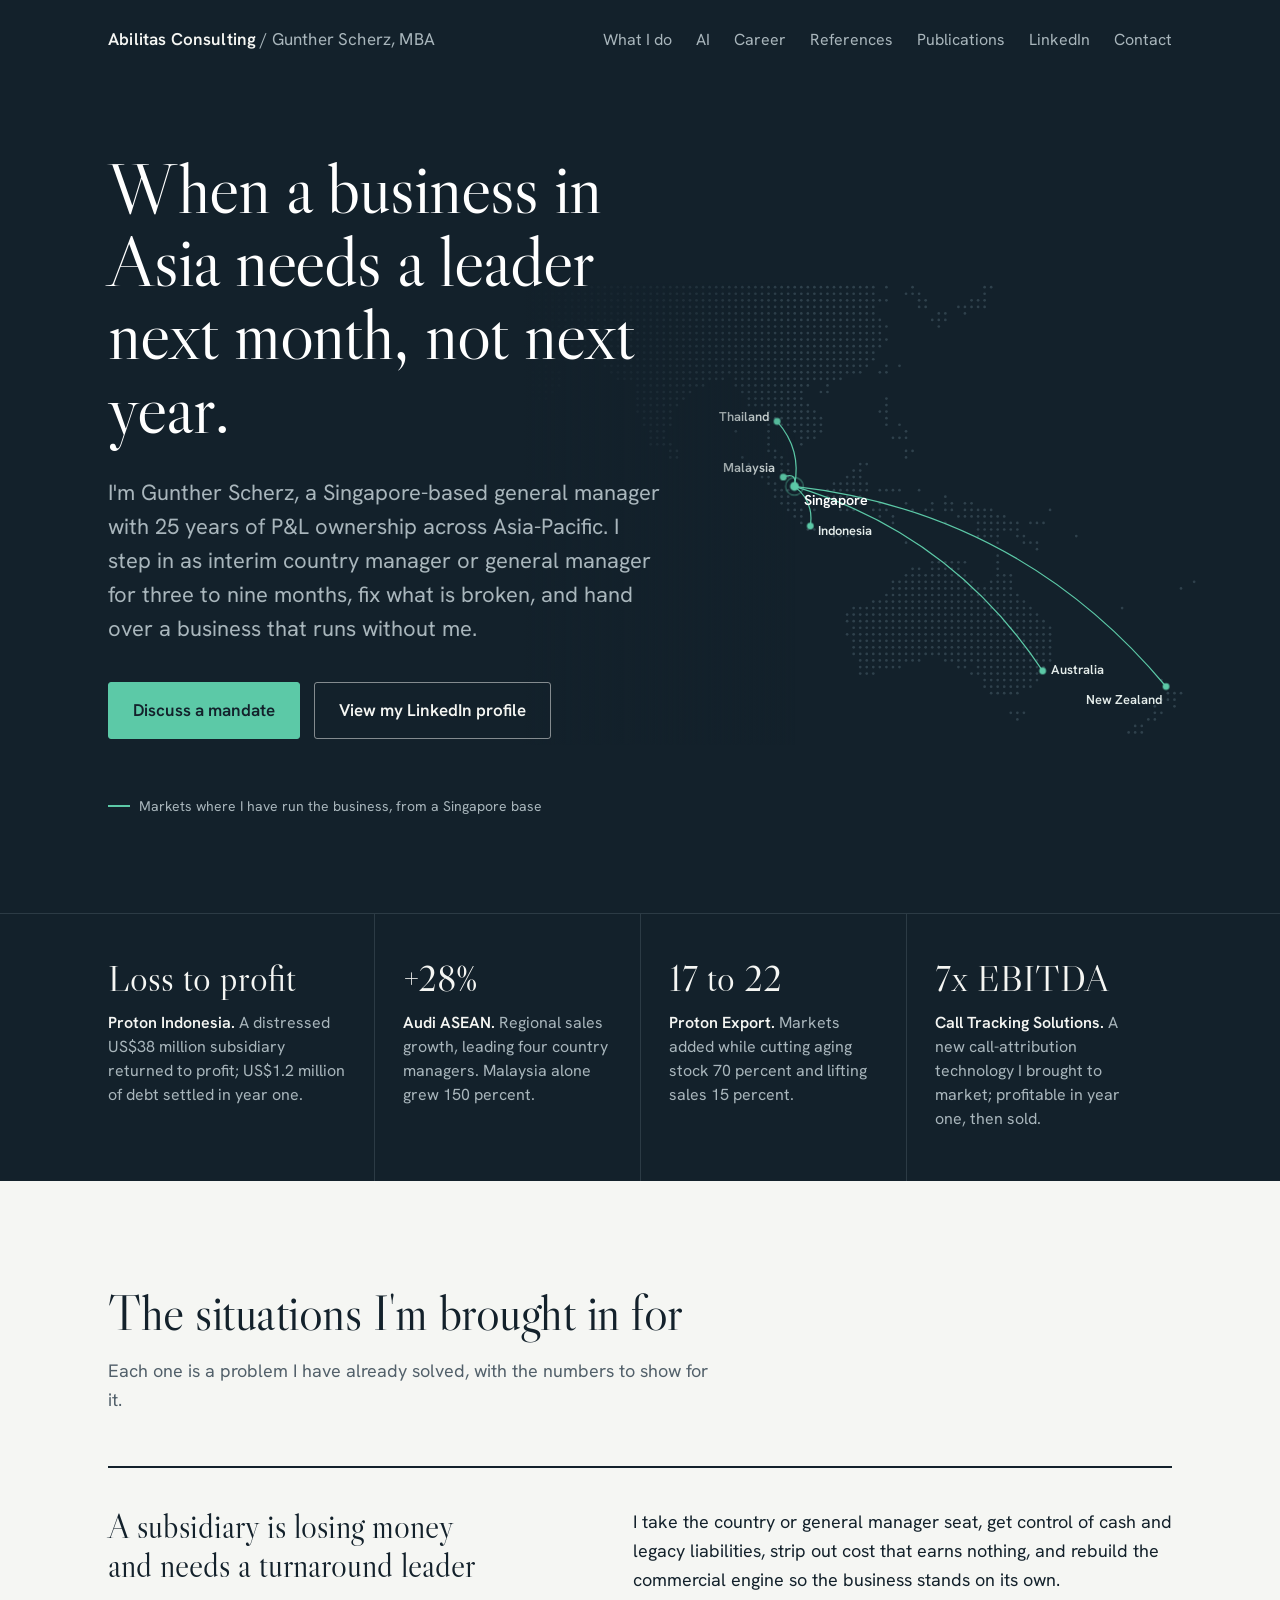
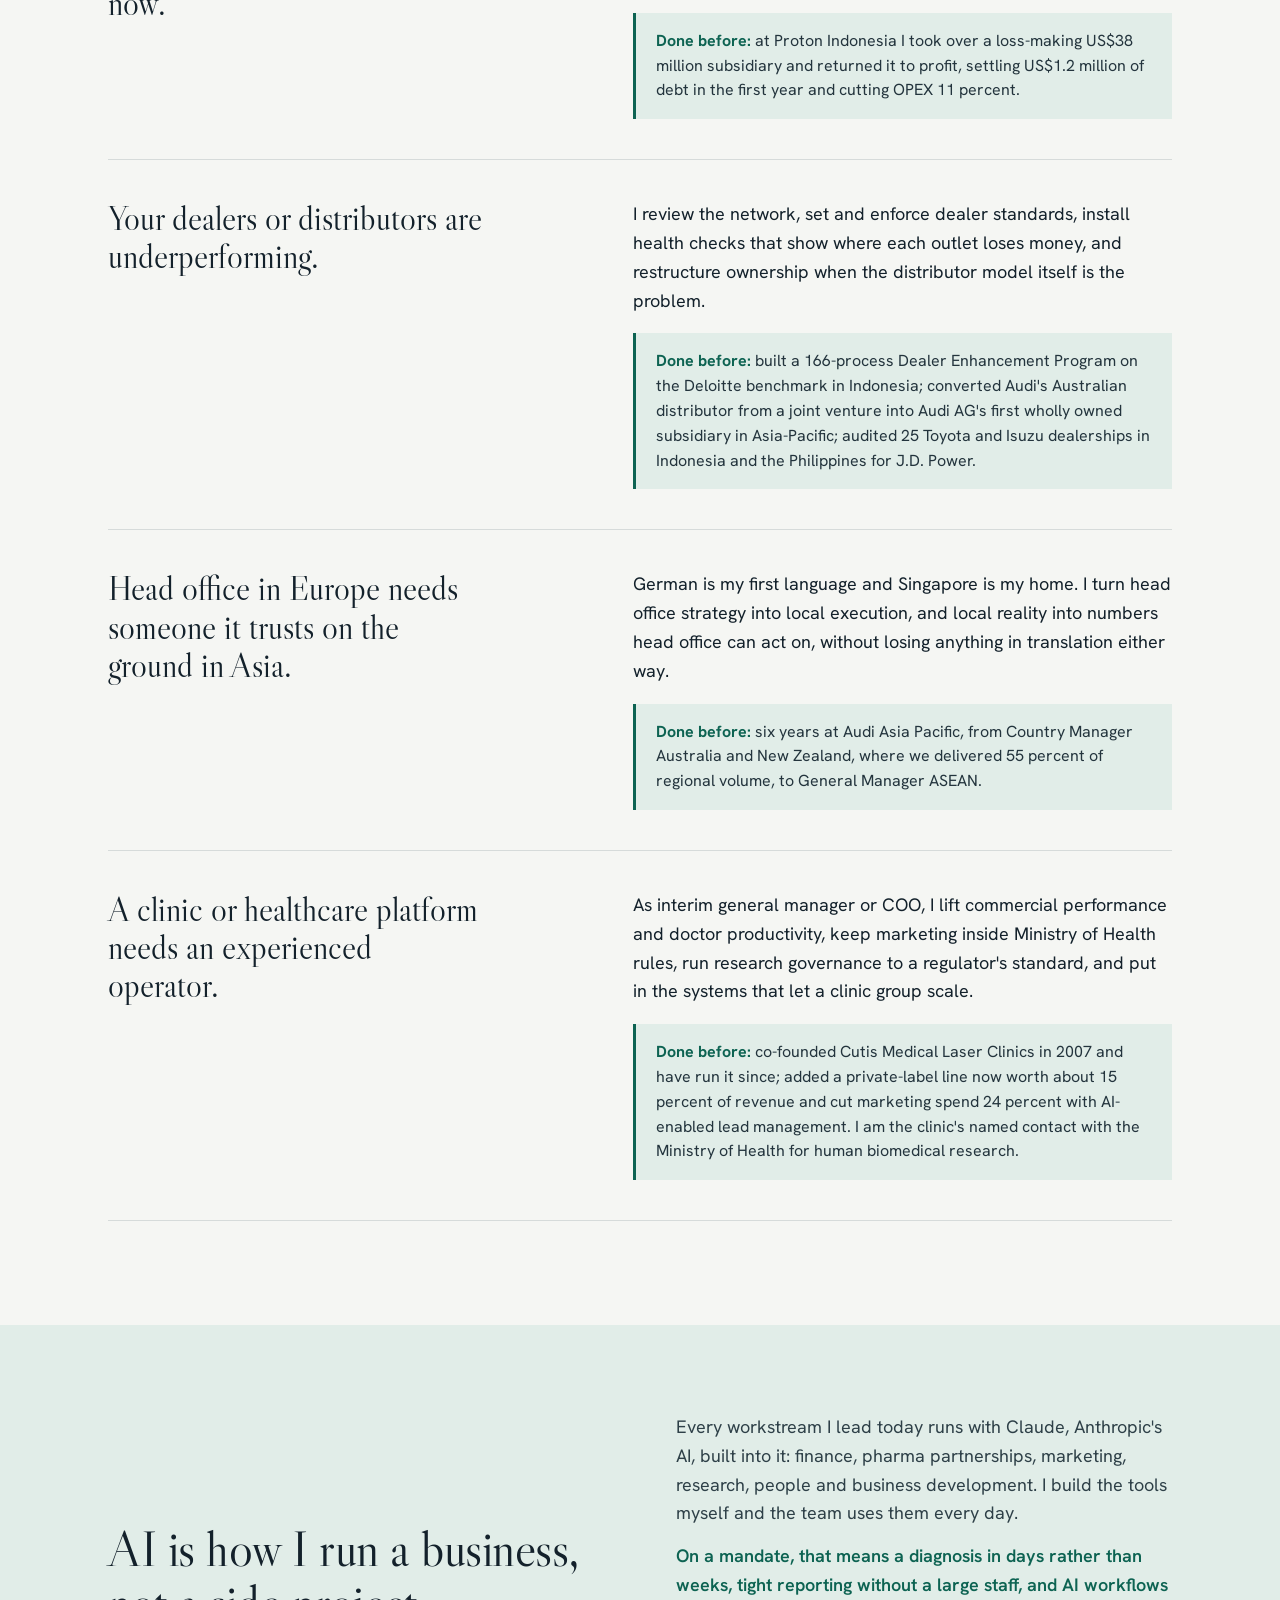
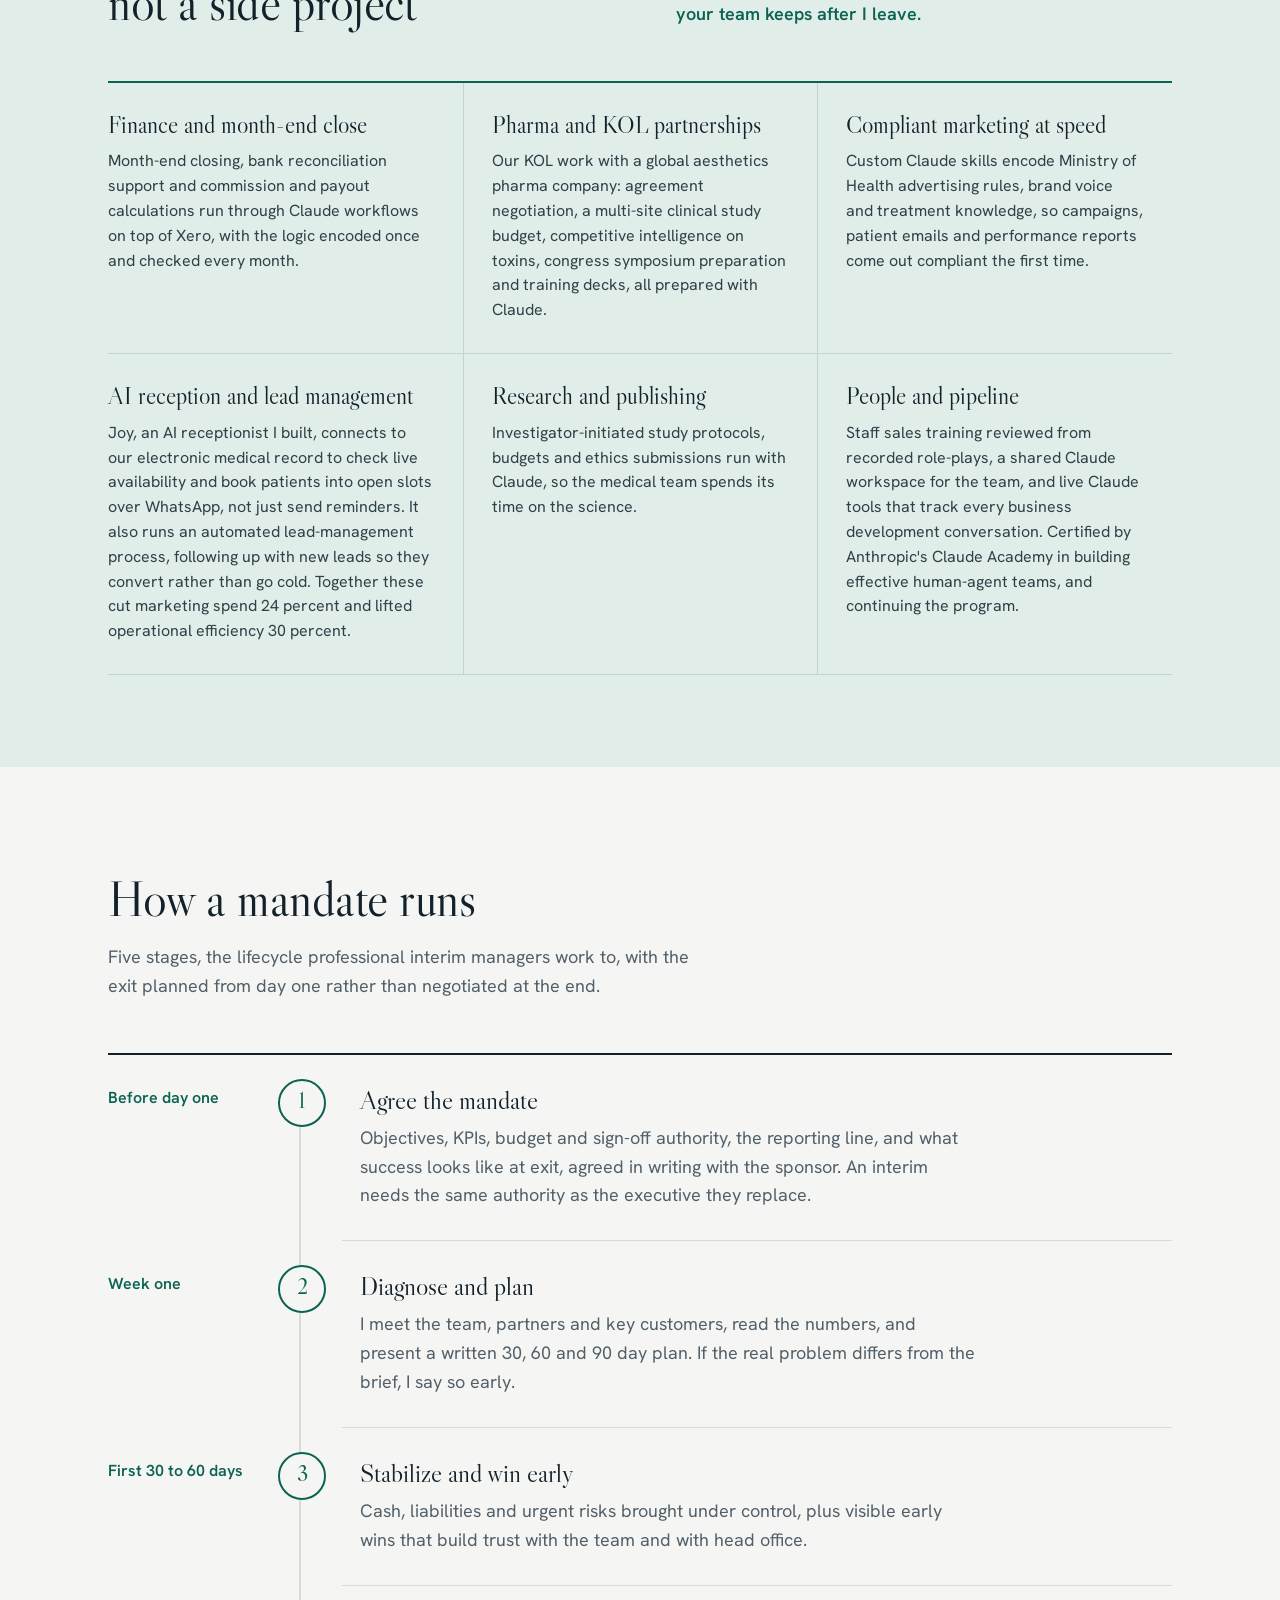
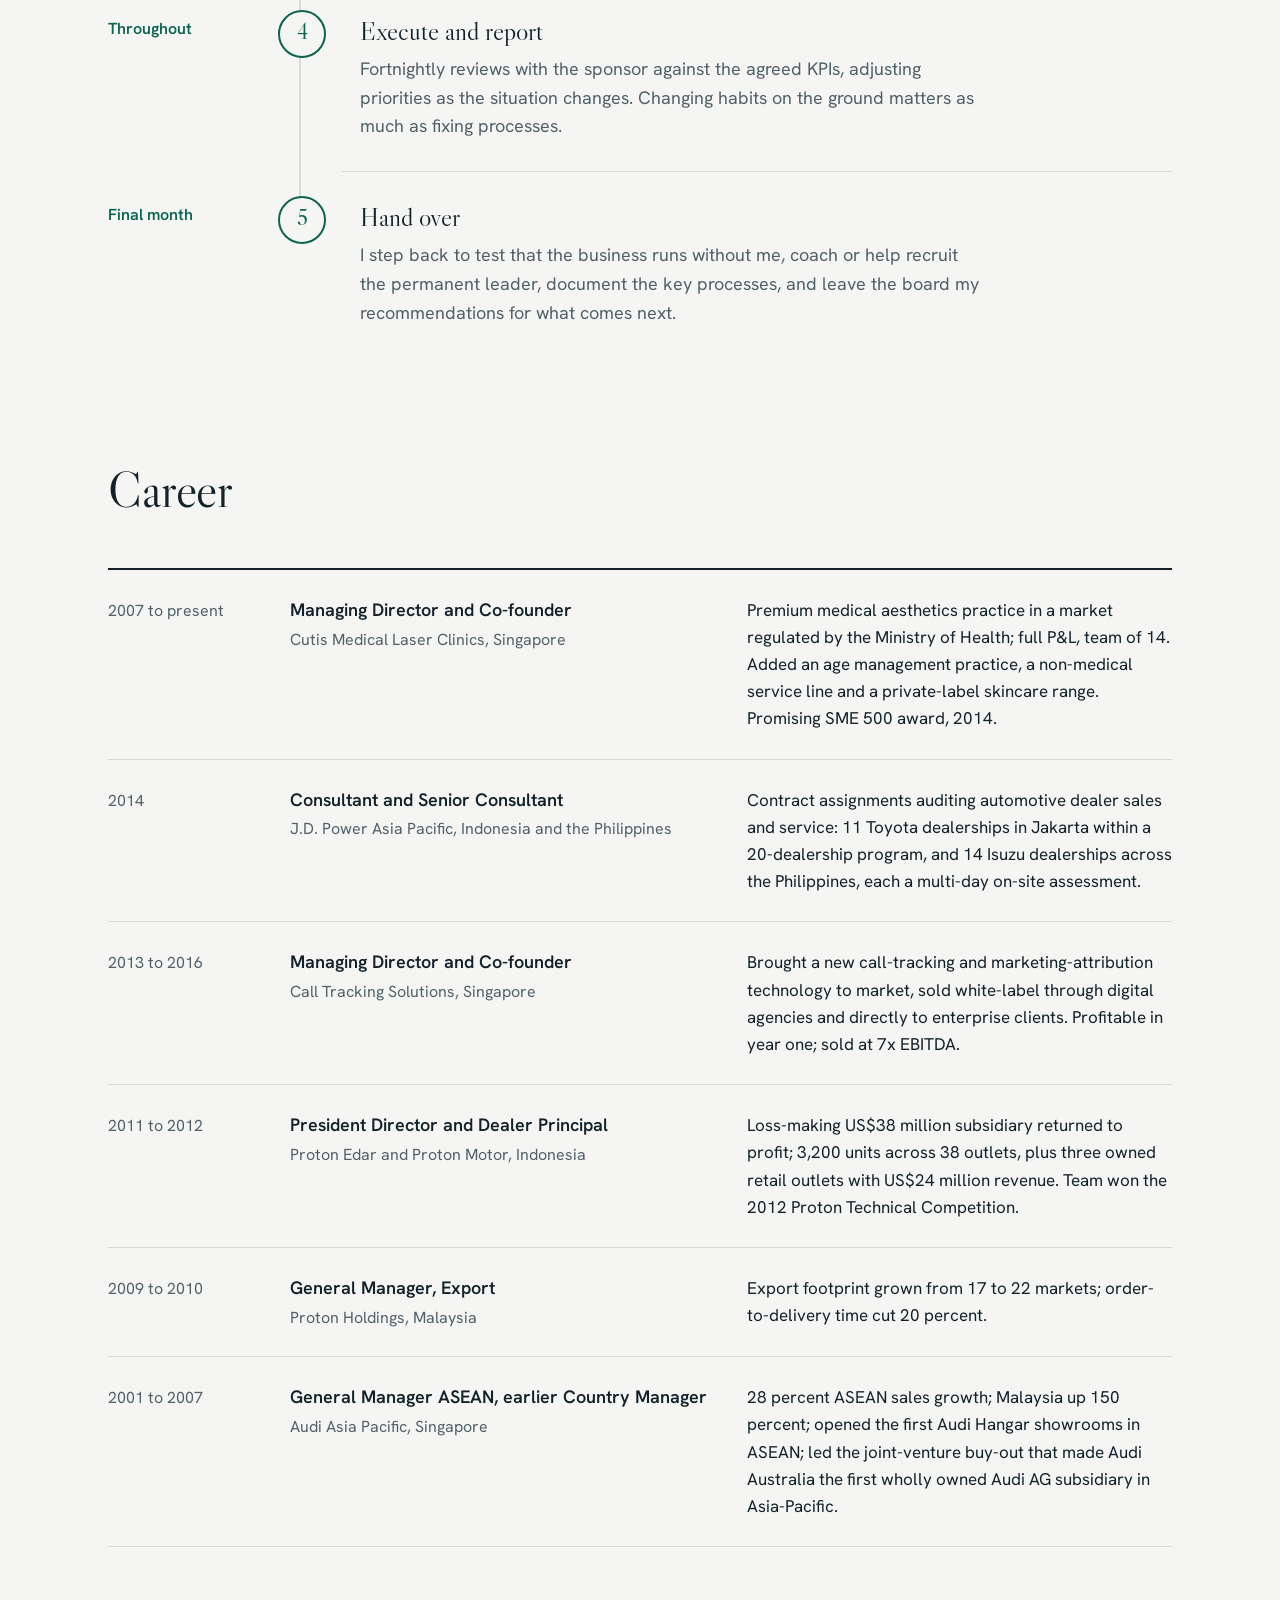
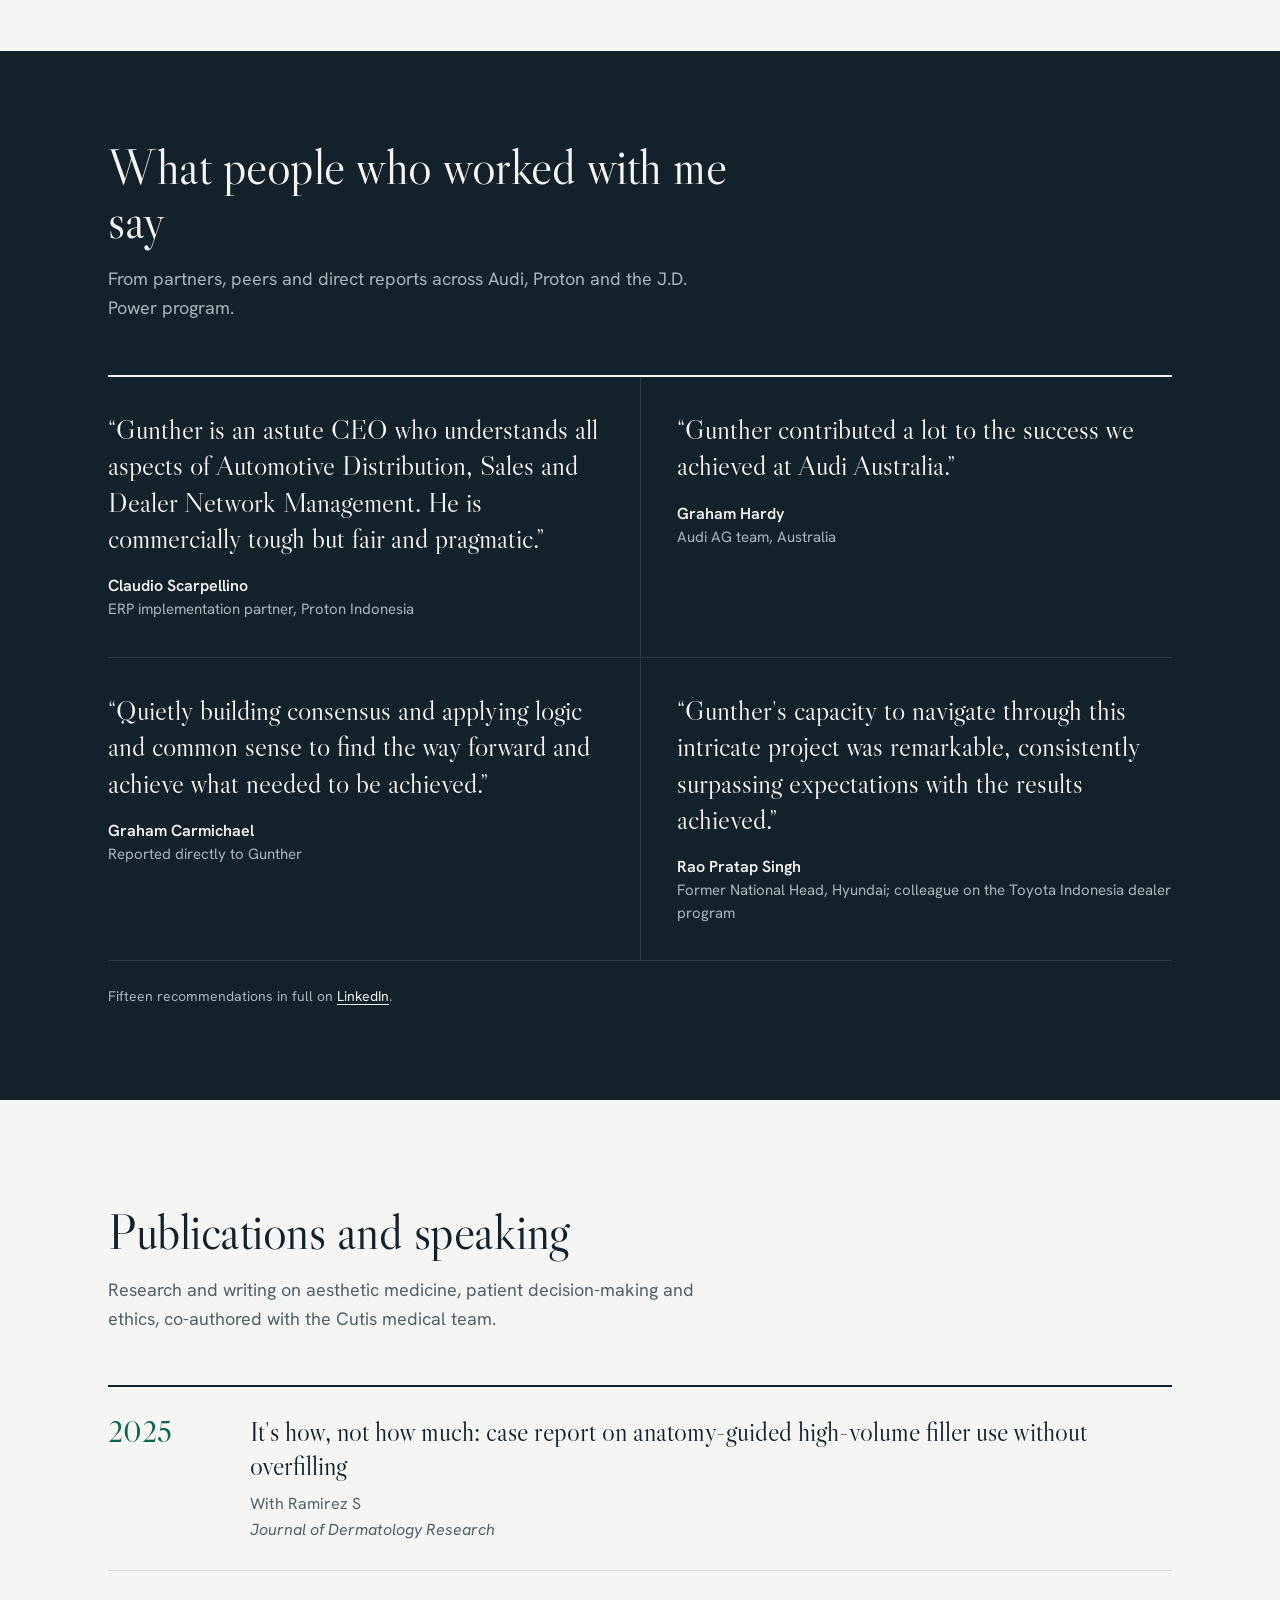
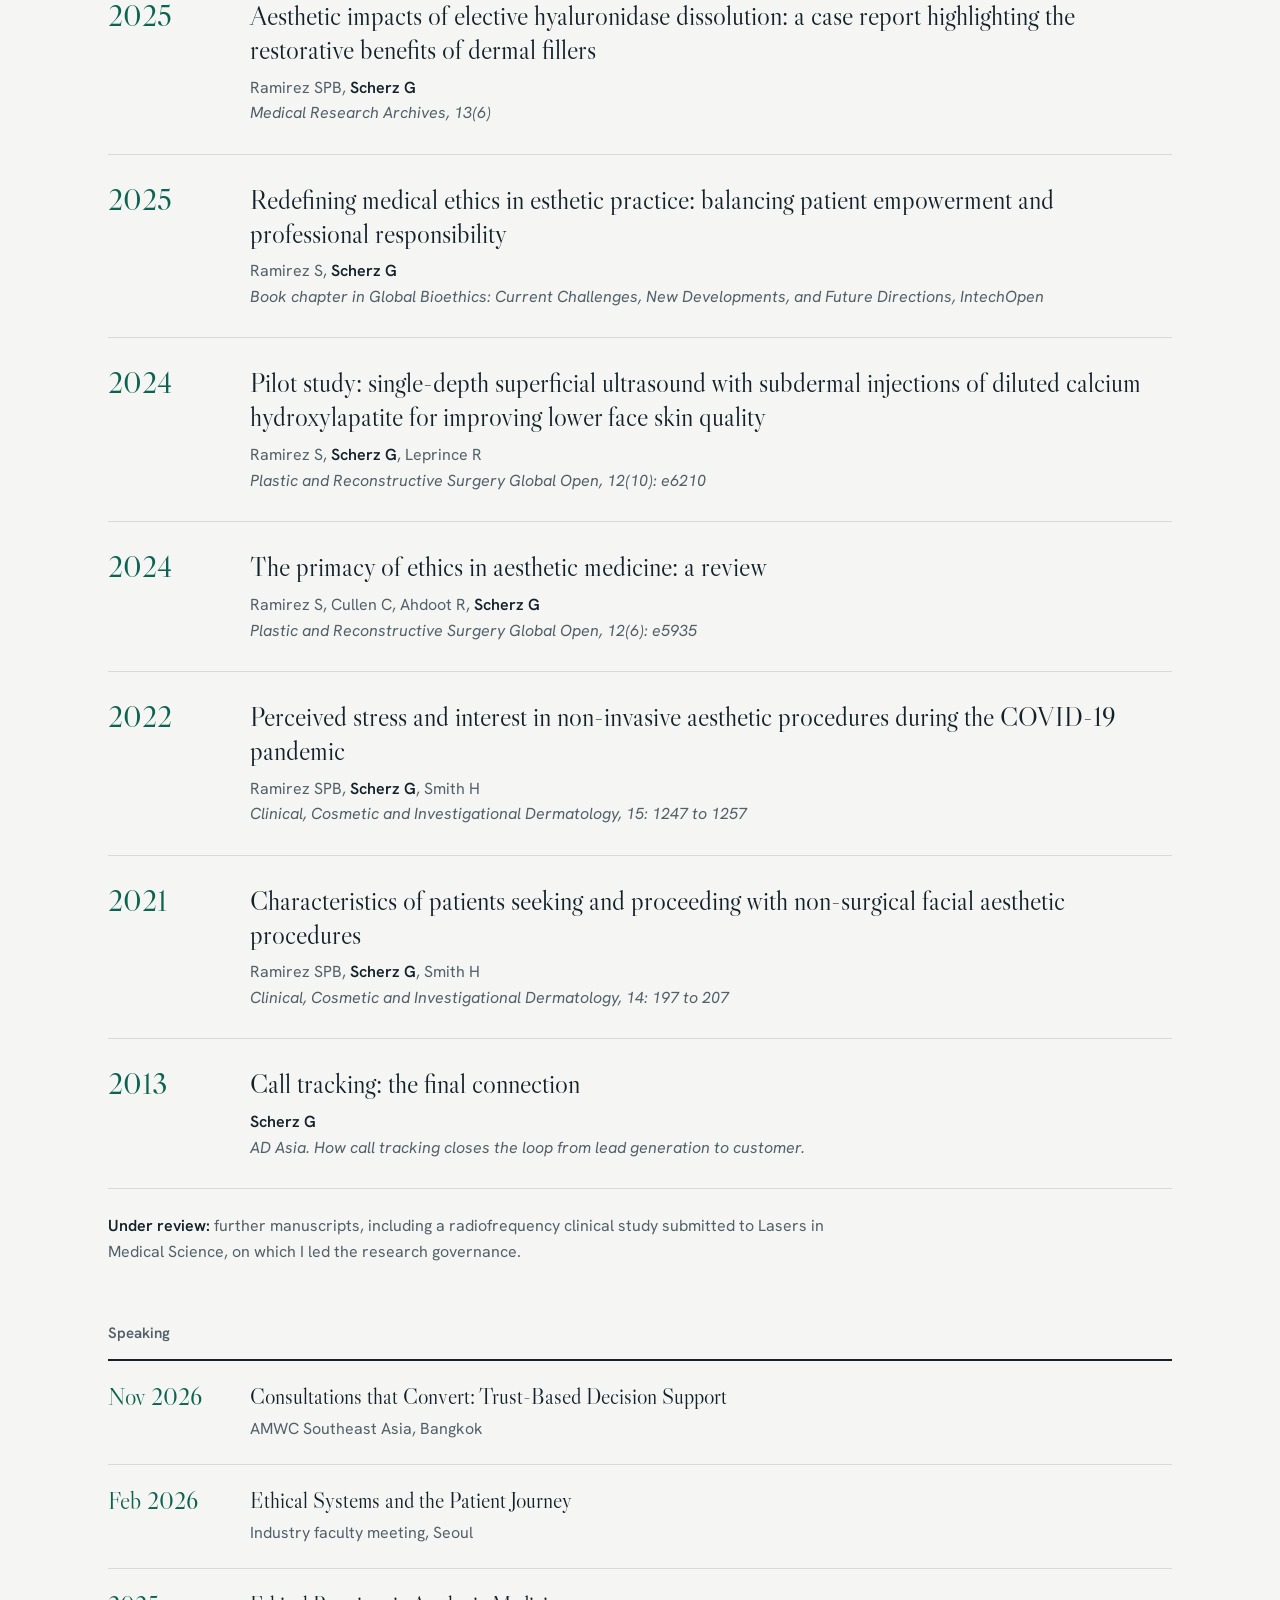
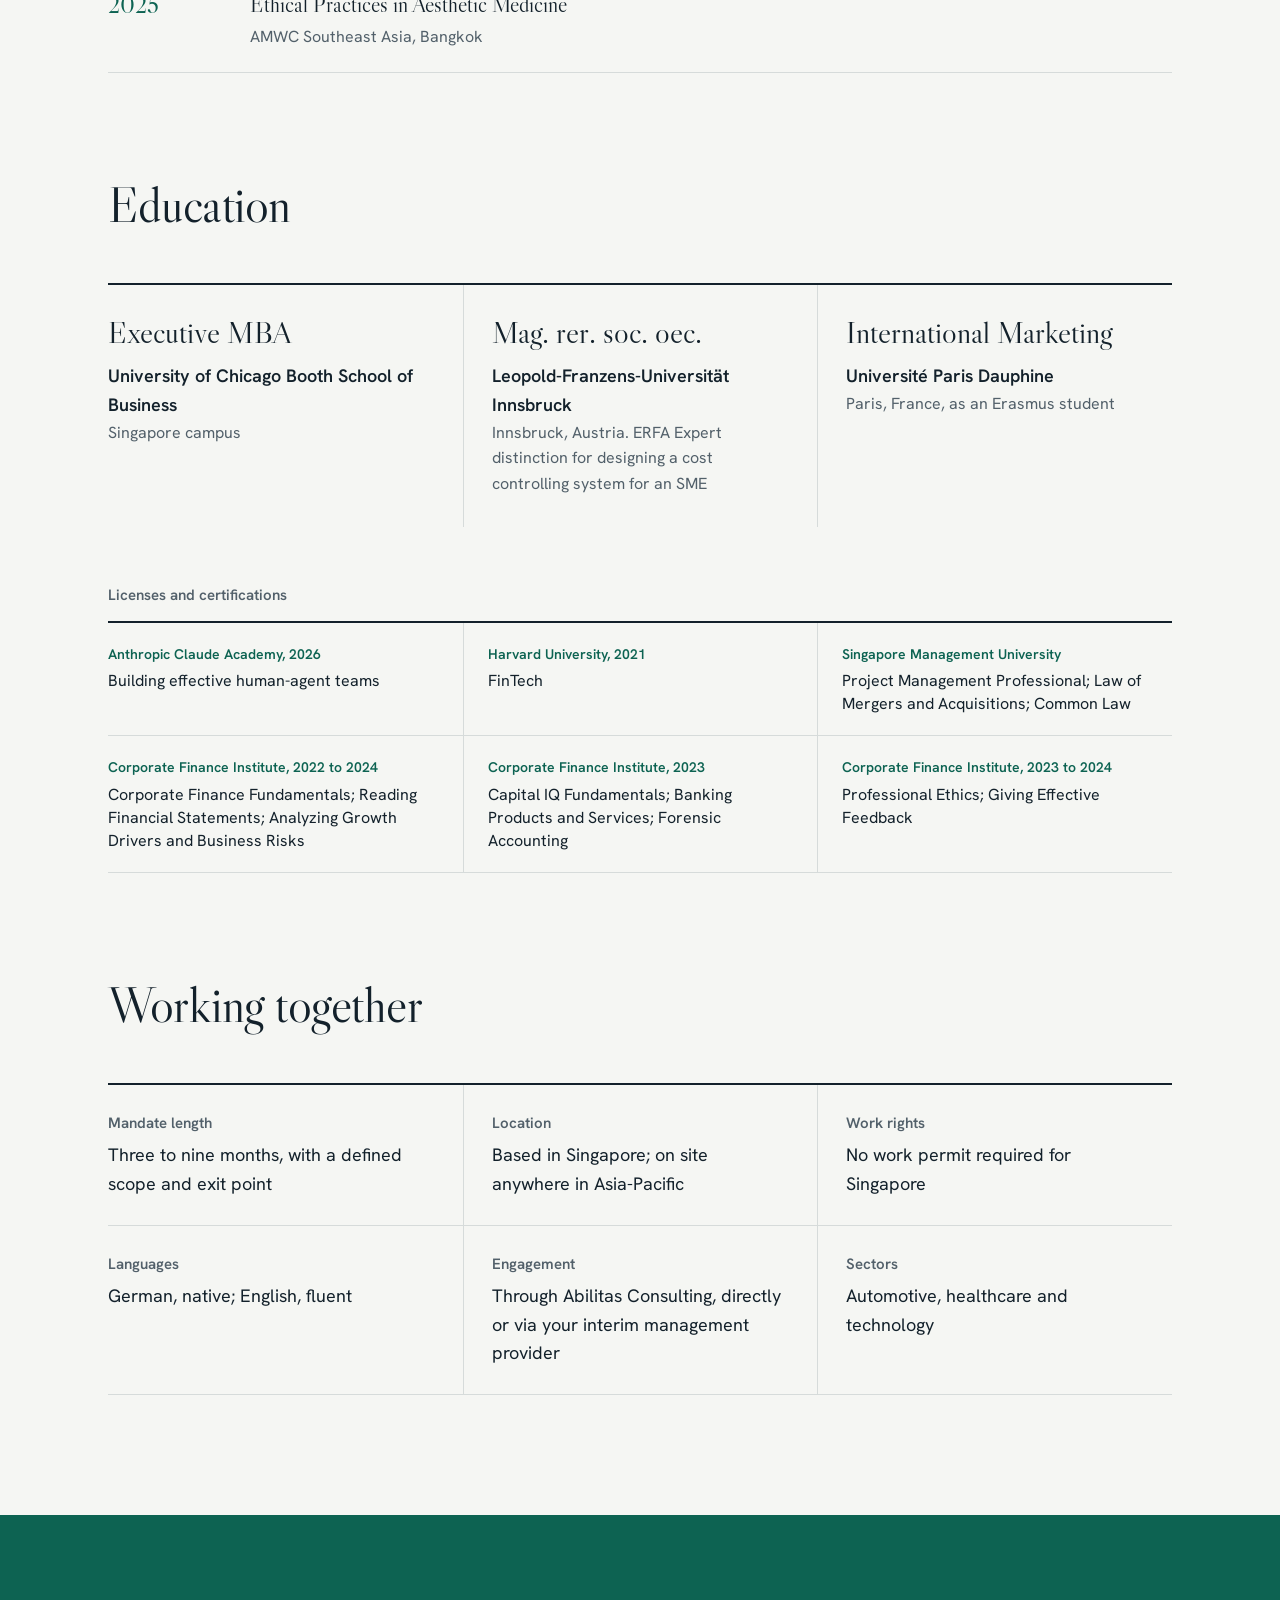
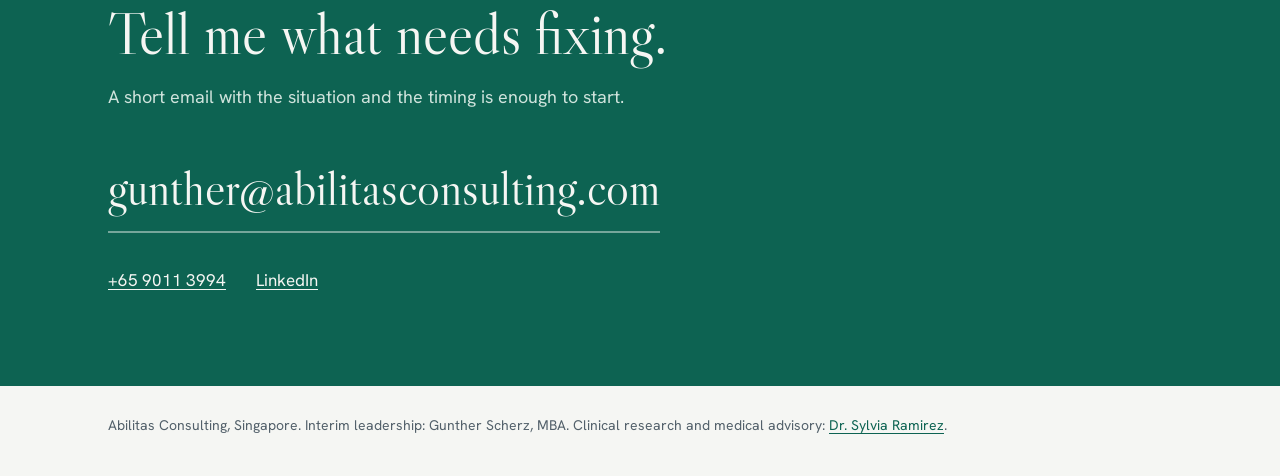
==== commit f02eeff6: "Use gunther@abilitasconsulting.com on all pages Co-Authored-By: Claude Opus 5.5 <noreply@anthropic.c" ====
--- a/interim.html
+++ b/interim.html
@@ -510,7 +510,7 @@
   <div class="wrap">
     <h2>Tell me what needs fixing.</h2>
     <p class="intro">A short email with the situation and the timing is enough to start.</p>
-    <a class="mail" href="mailto:gunther.scherz@gmail.com?subject=Interim%20mandate">gunther.scherz@gmail.com</a>
+    <a class="mail" href="mailto:gunther@abilitasconsulting.com?subject=Interim%20mandate">gunther@abilitasconsulting.com</a>
     <div class="alt">
       <a href="tel:+6590113994">+65 9011 3994</a>
       <a href="https://www.linkedin.com/in/gunther-scherz/" rel="noopener">LinkedIn</a>
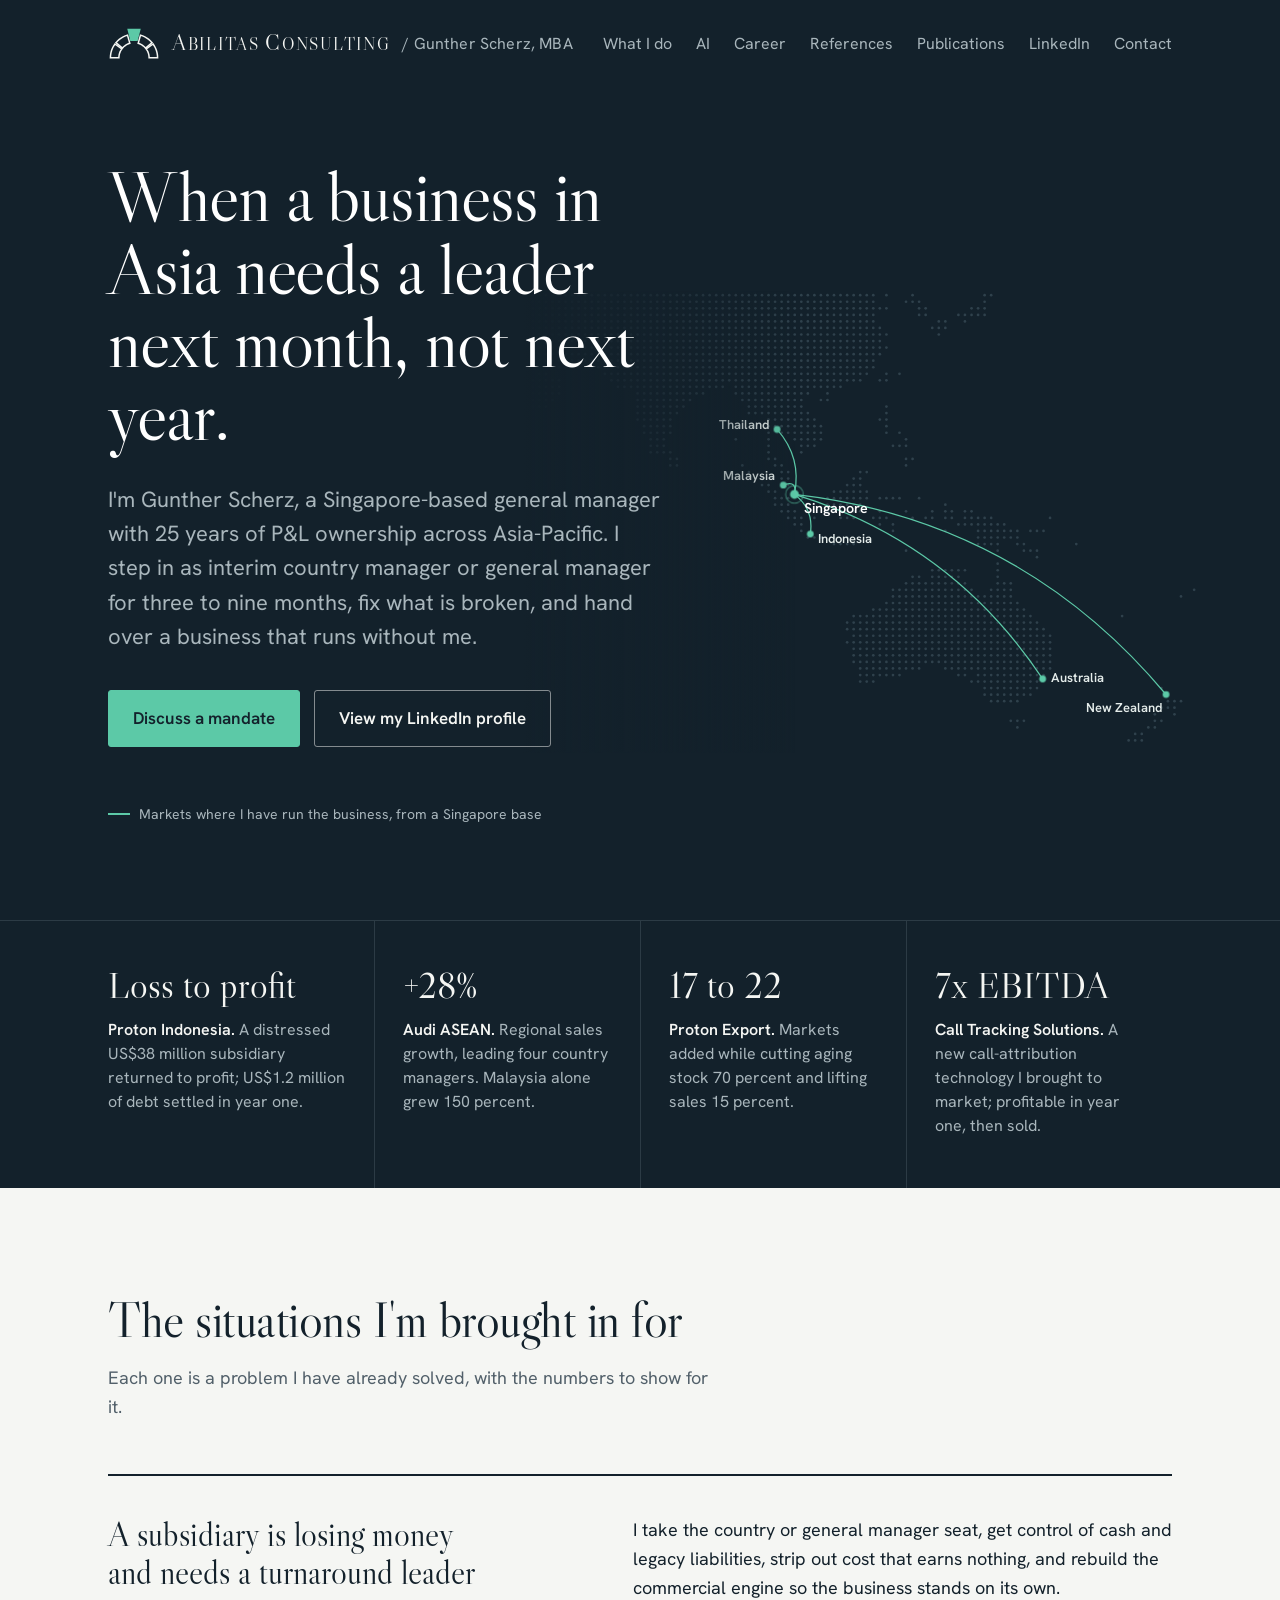
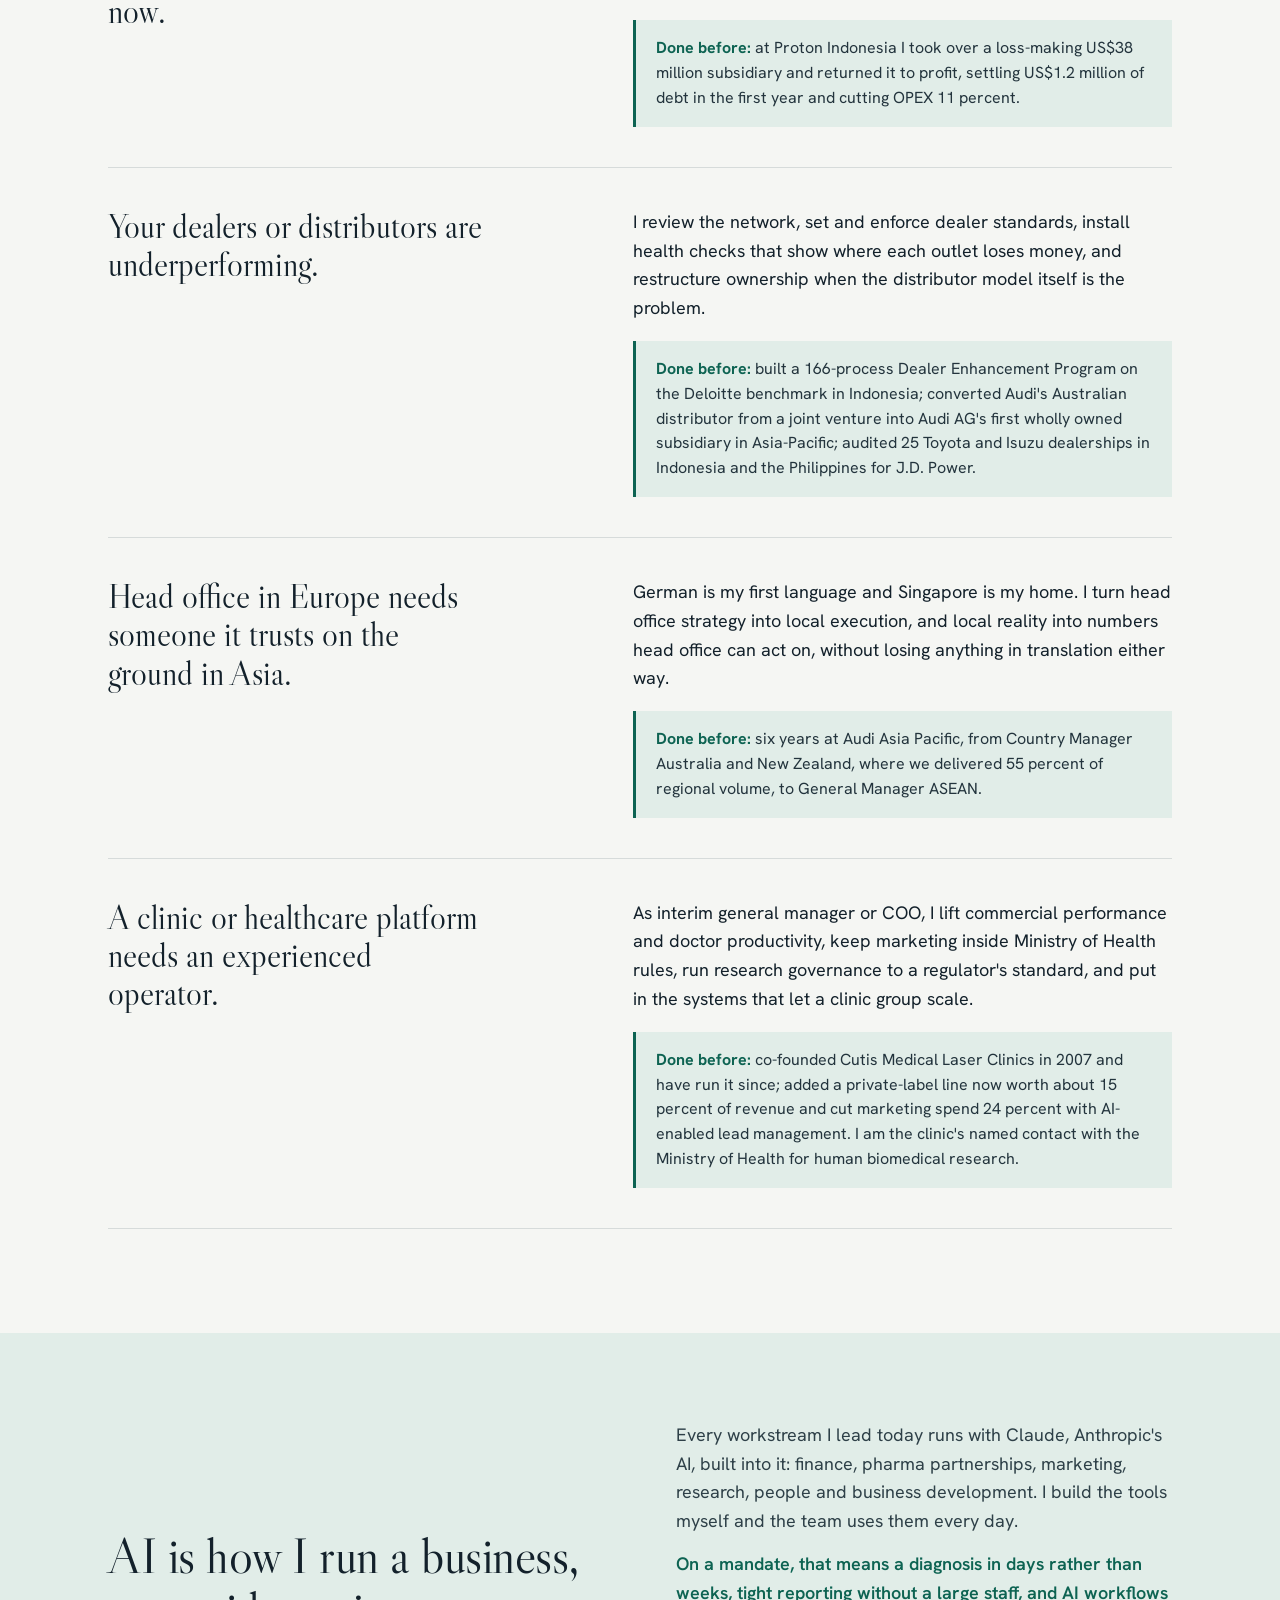
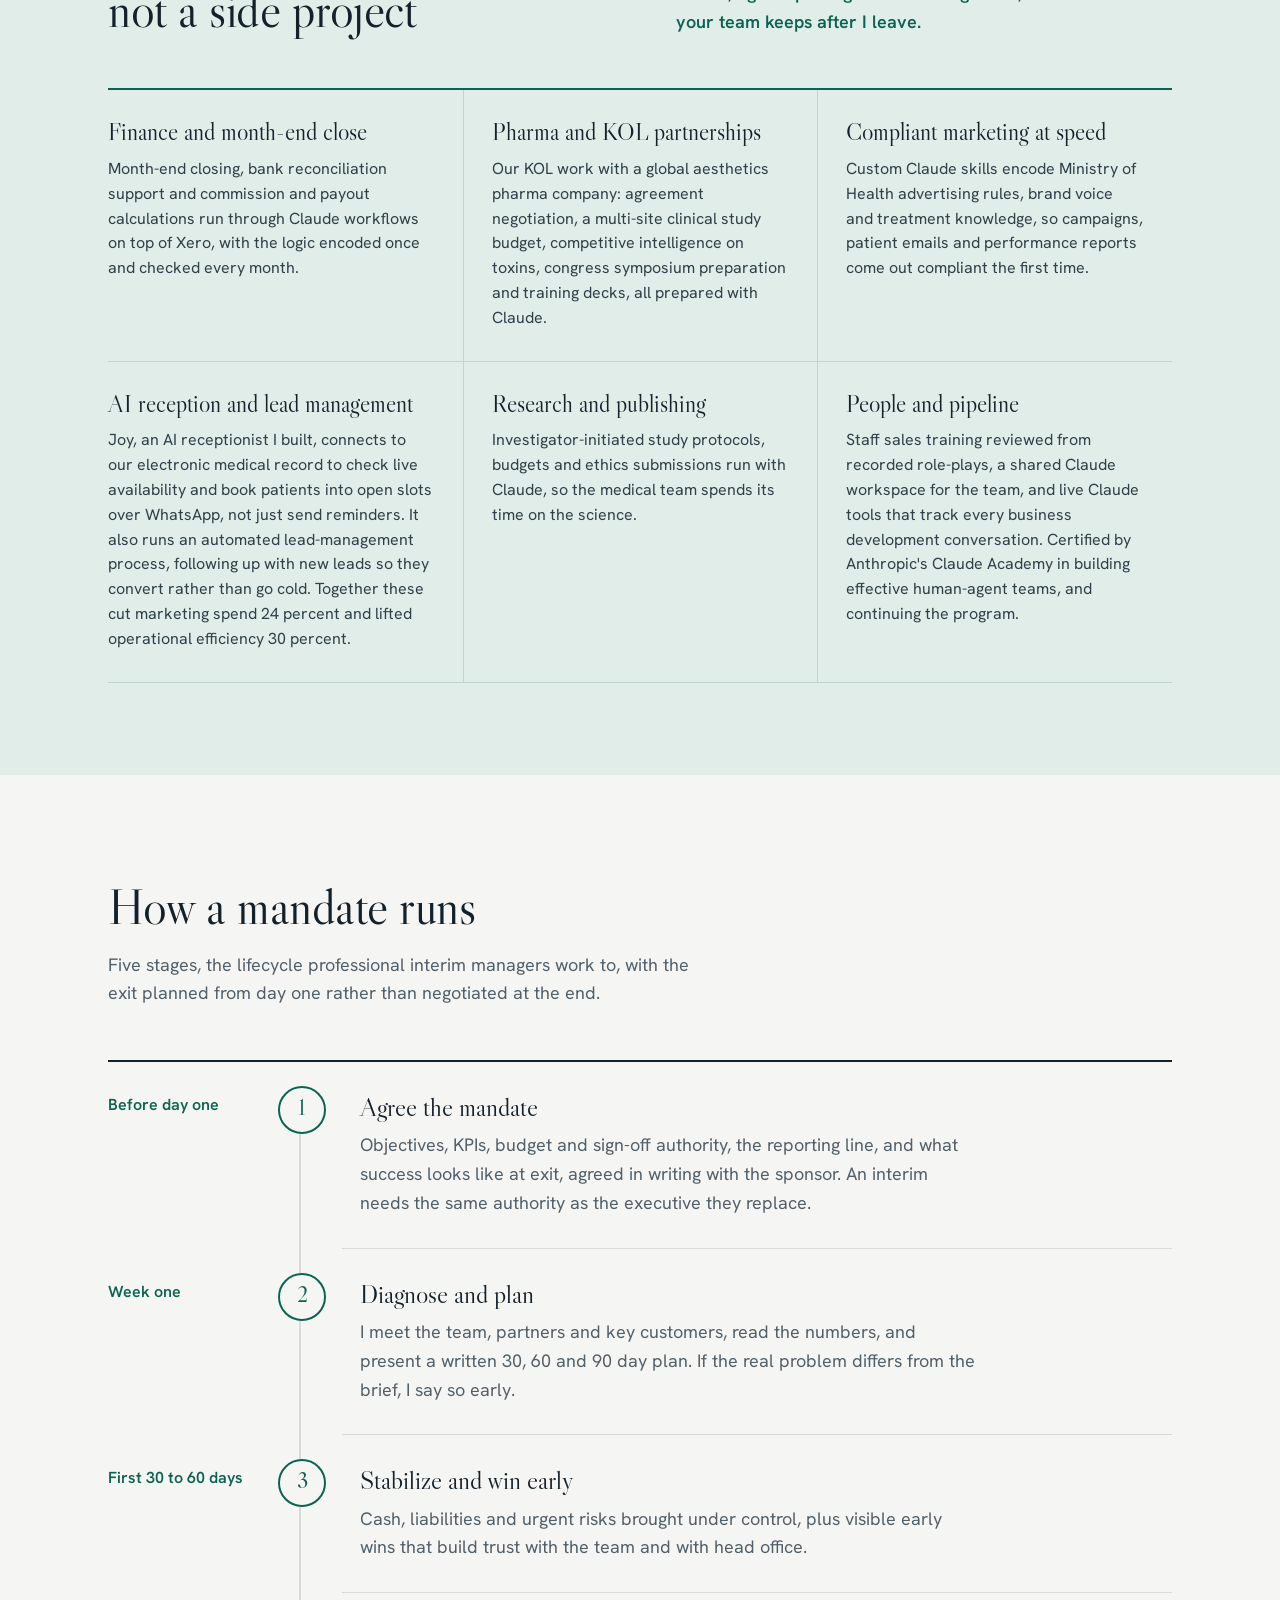
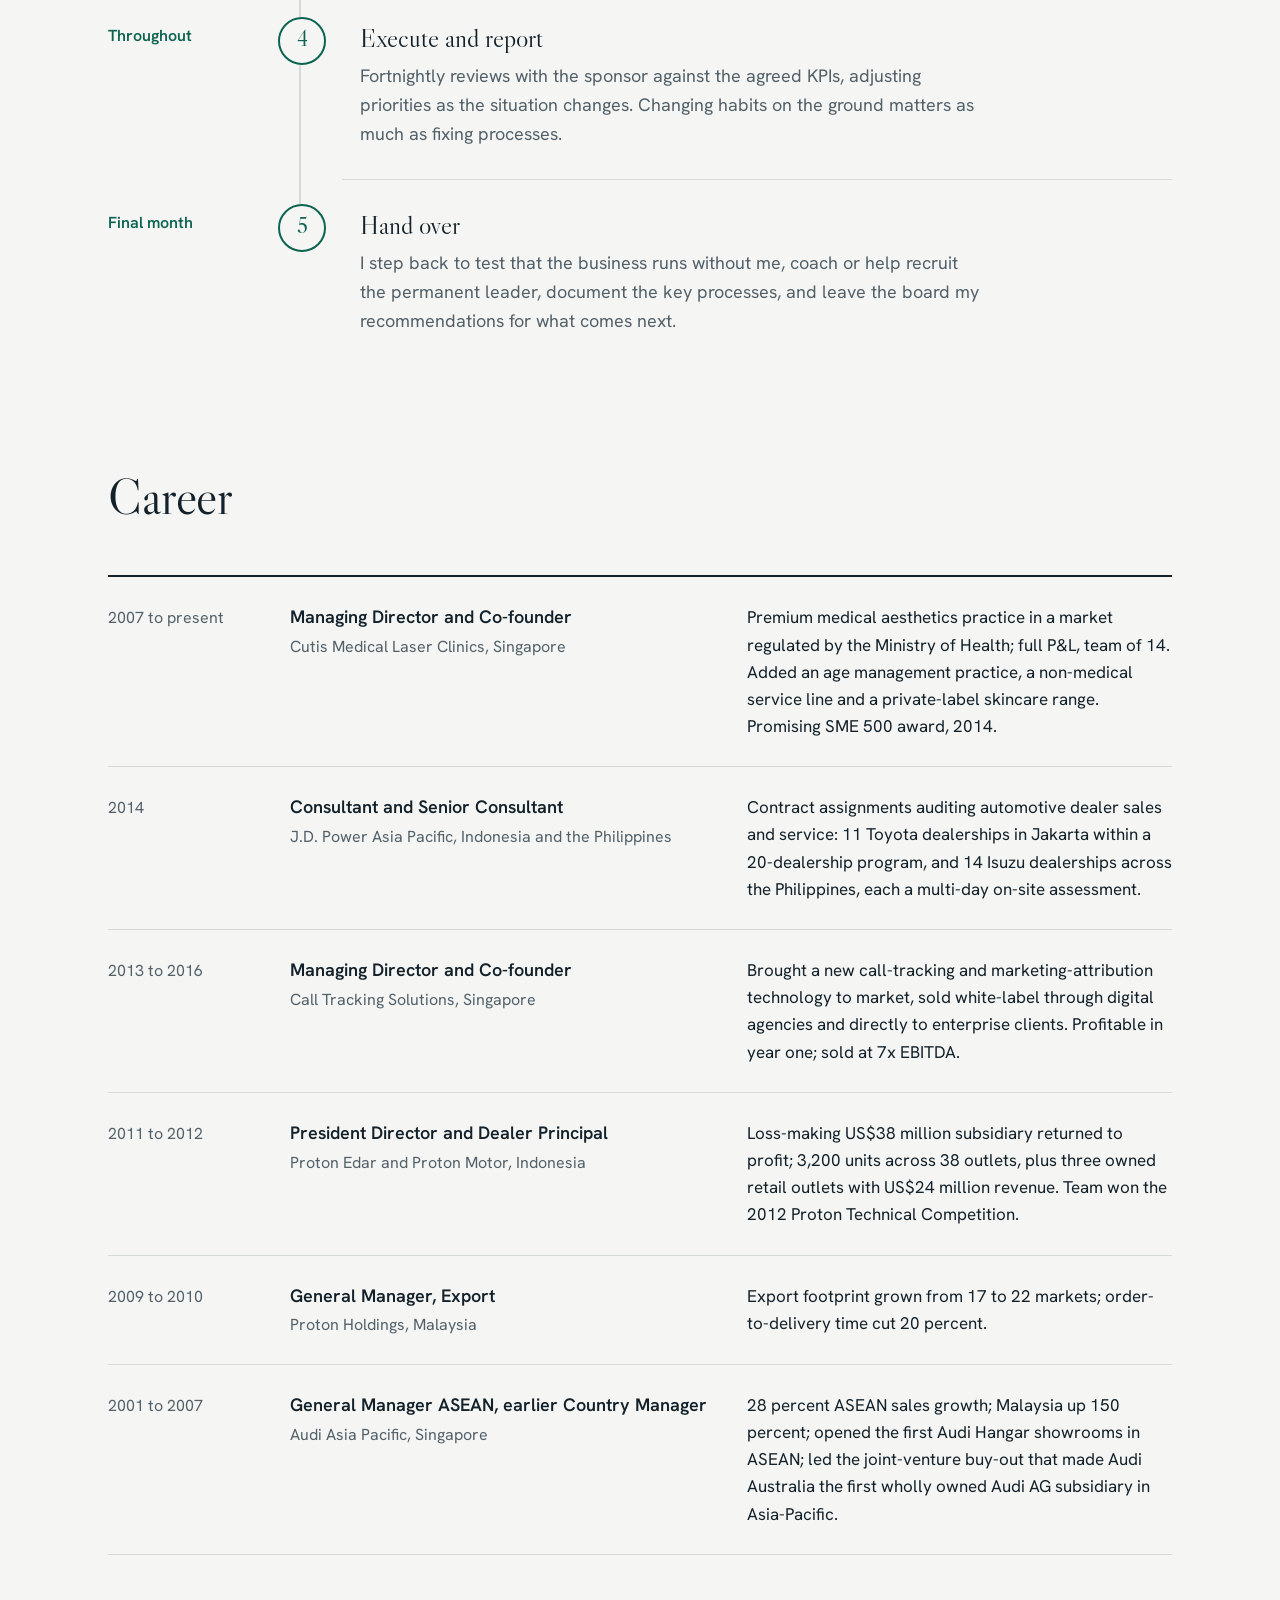
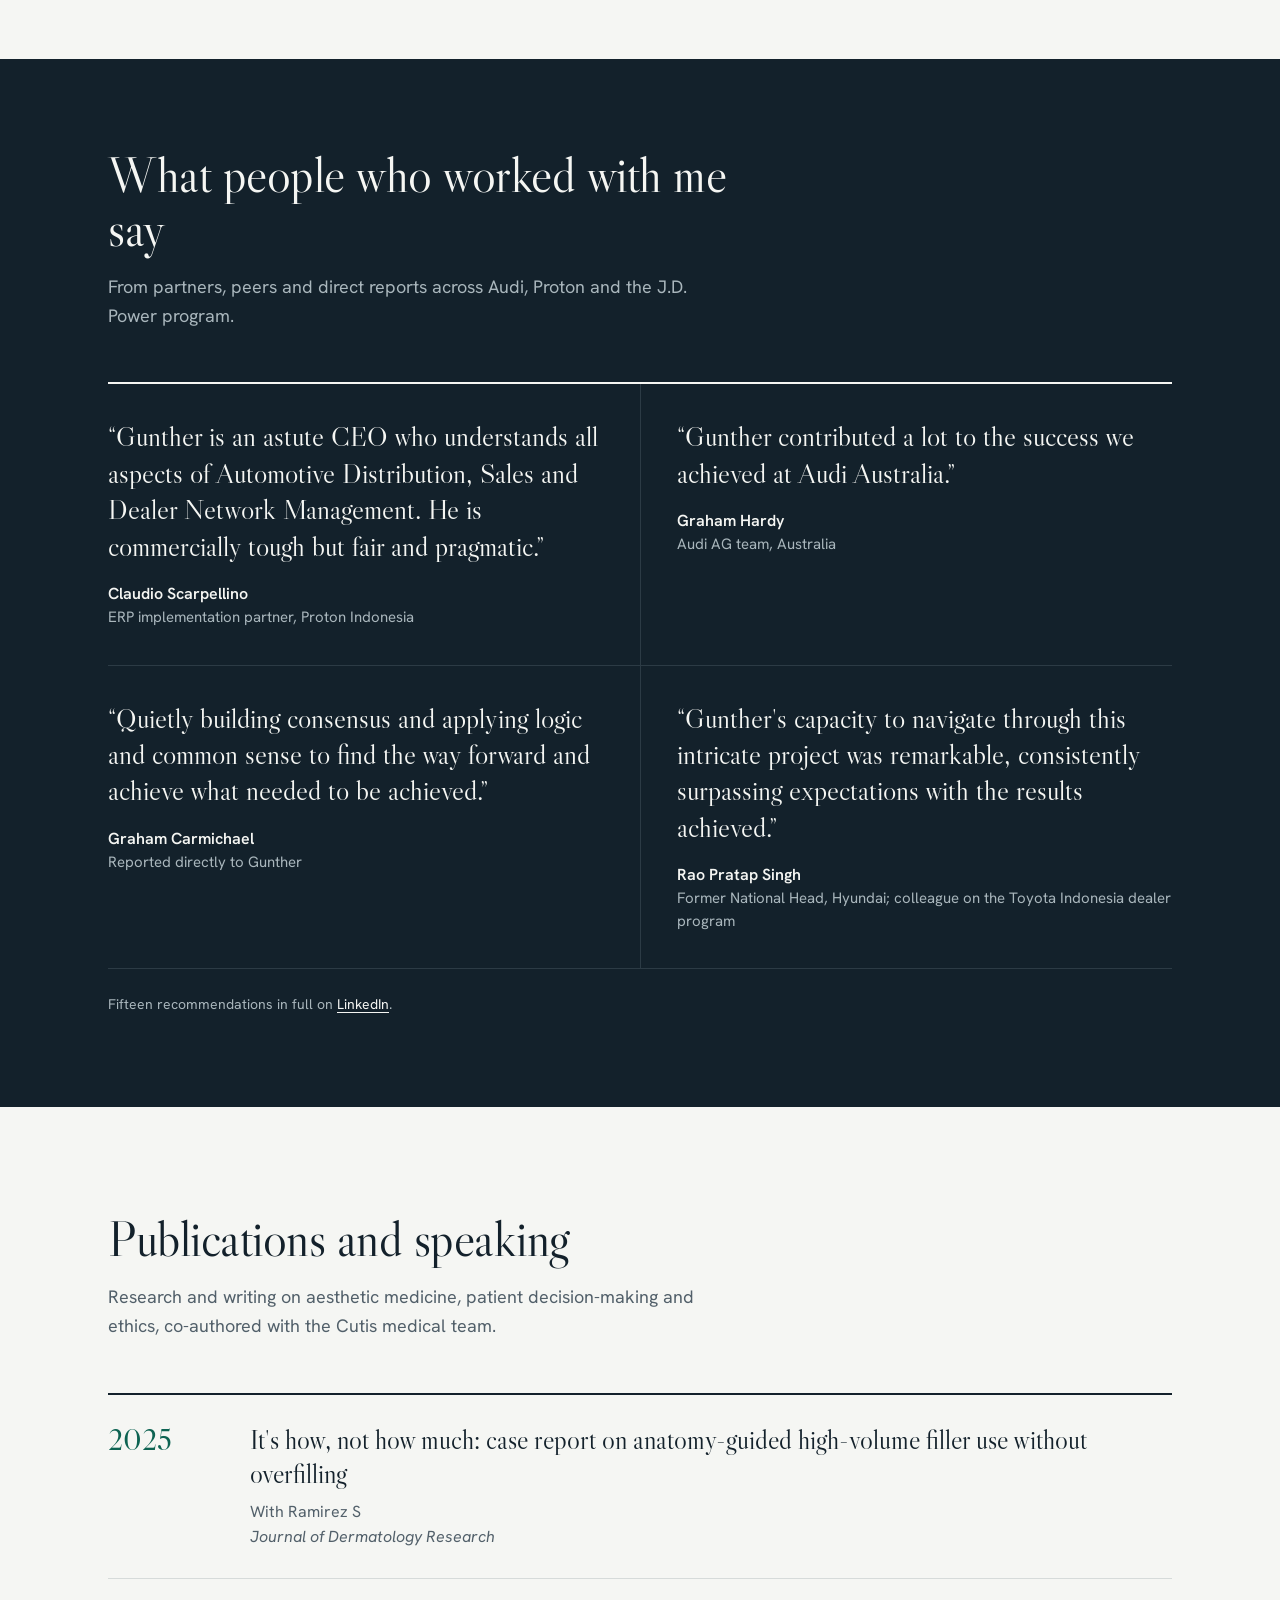
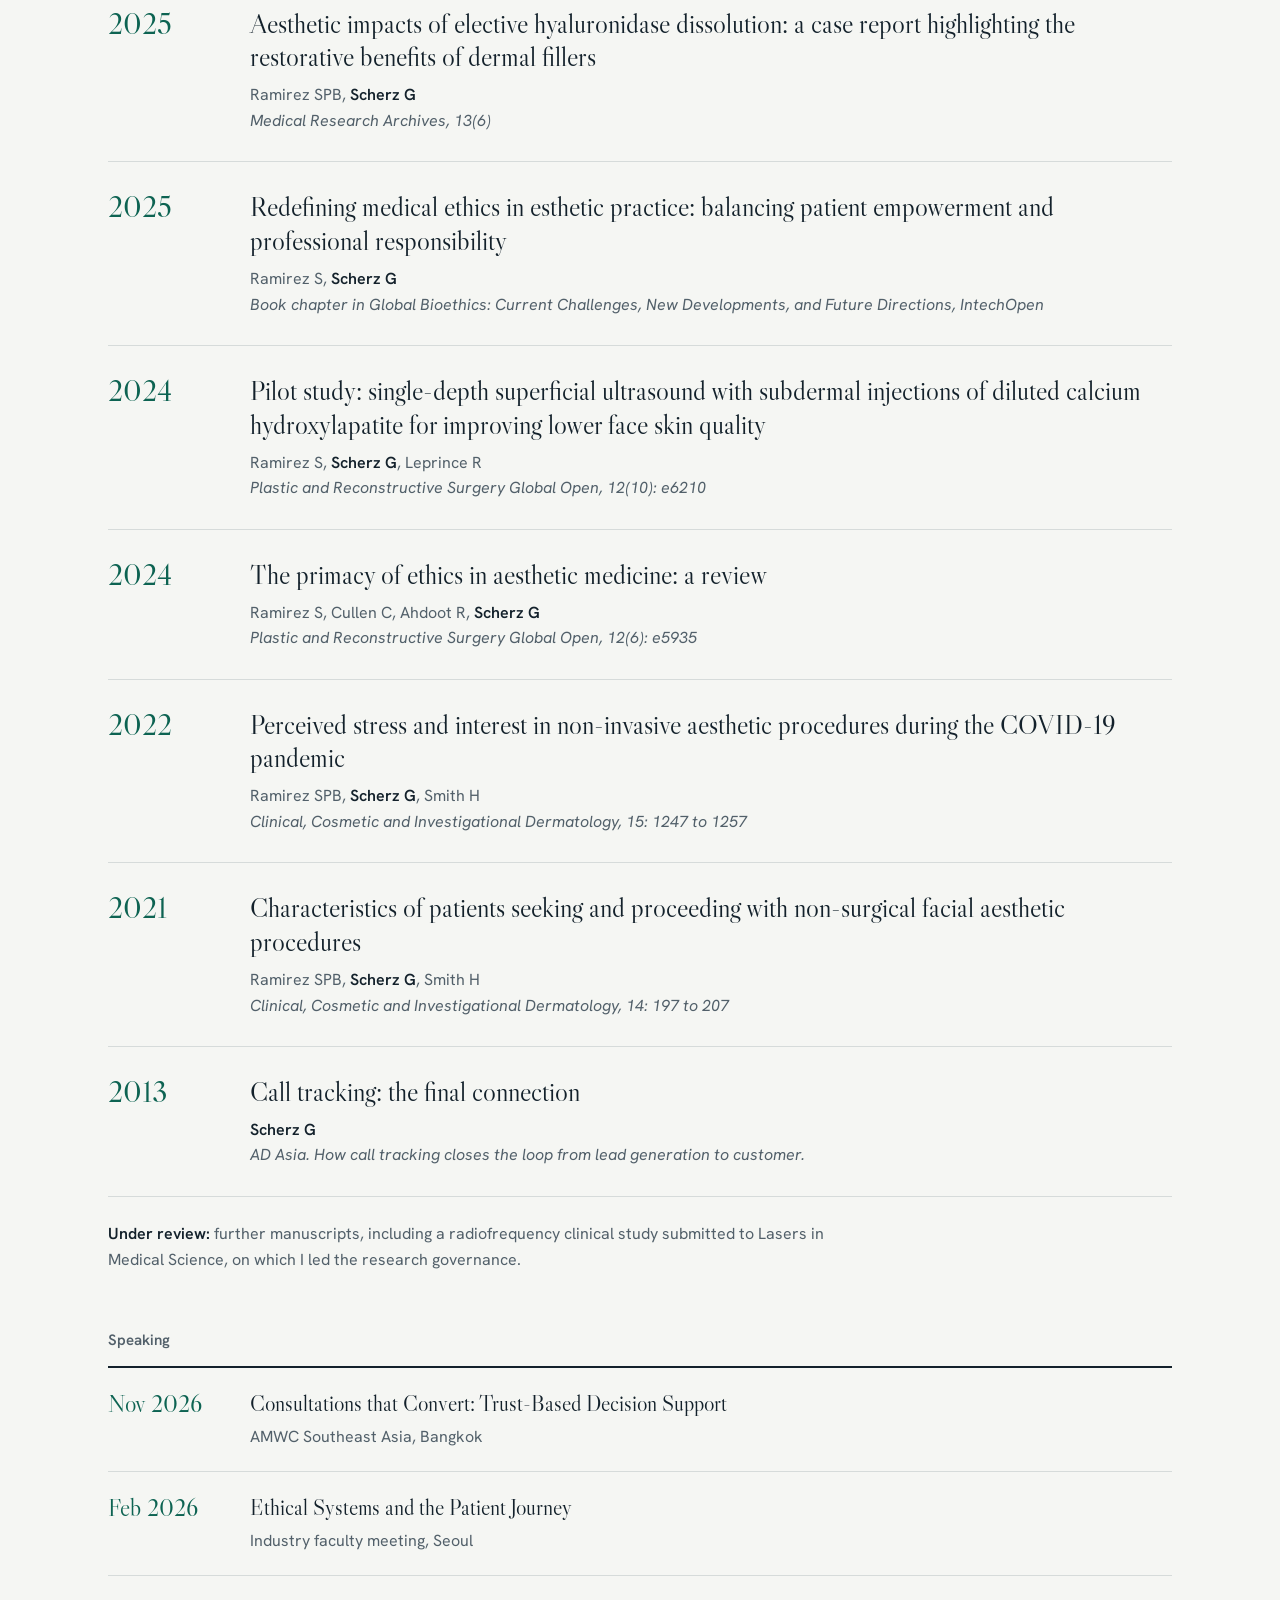
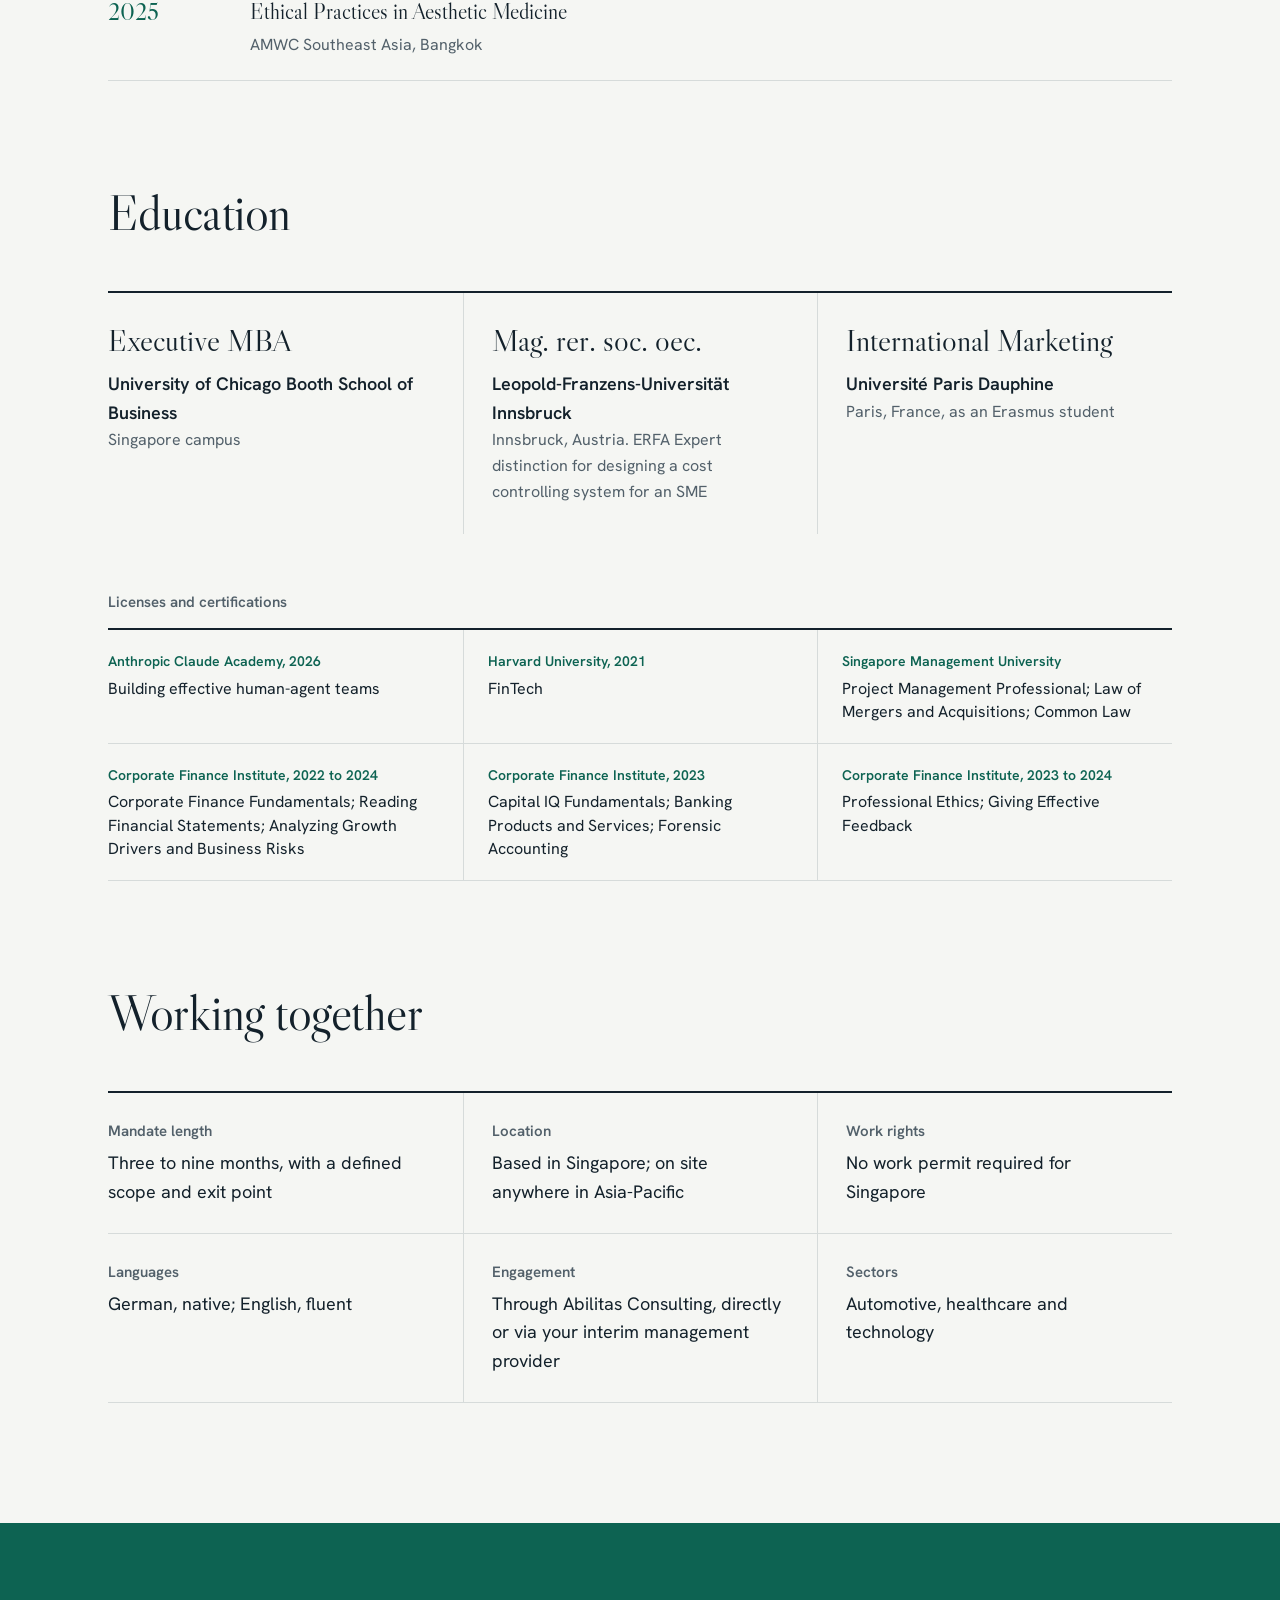
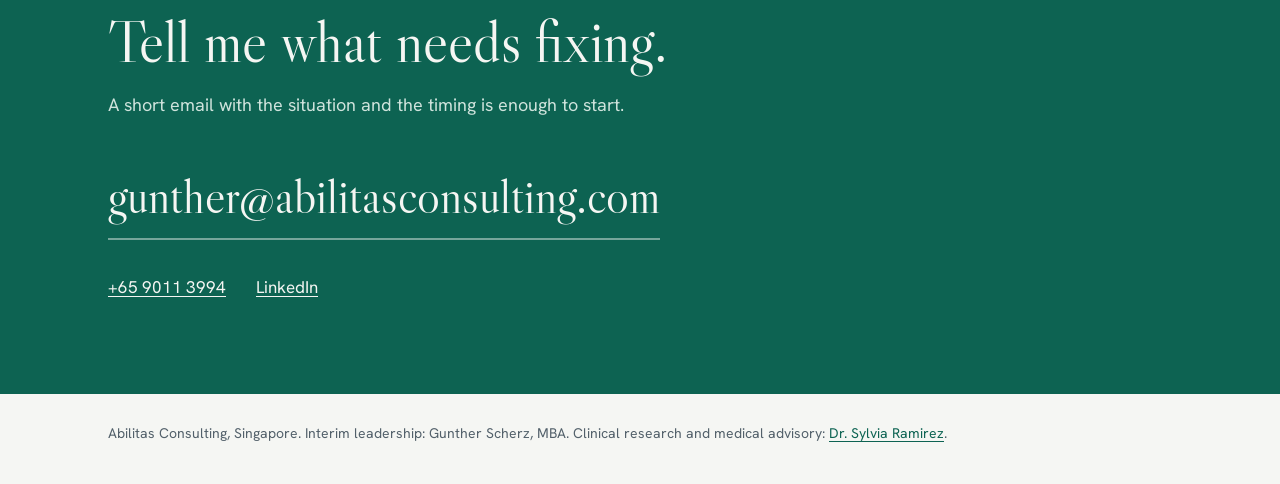
==== commit b580c963: "Replace text name in header with keystone logo Keystone mark (inline SVG) plus Libre Caslon Display " ====
--- a/interim.html
+++ b/interim.html
@@ -297,6 +297,16 @@
   .contact .wrap{padding-top:64px;padding-bottom:68px}
   .contact .mail{font-size:24px;word-break:break-all}
 }
+
+/* Logo: keystone mark + Caslon wordmark */
+.top .name{display:inline-flex;align-items:center;gap:12px;font-weight:400;letter-spacing:0}
+.top .name .mark{width:52px;height:34px;flex:none}
+.top .name .mark g{fill:none;stroke:currentColor;stroke-width:5;stroke-linejoin:miter}
+.top .name .mark .key{fill:var(--glow)}
+.top .name .wm{font-family:var(--display);font-size:17px;letter-spacing:.1em;white-space:nowrap}
+.top .name .wm .cap{font-size:1.28em}
+.top .name .who{font-family:var(--text);font-size:16px;letter-spacing:.01em;white-space:nowrap}
+@media (max-width:400px){.top .name{gap:10px}.top .name .mark{width:40px;height:26px}.top .name .wm{font-size:15px}}
 </style>
 </head>
 <body>
@@ -304,7 +314,7 @@
 <div class="stage">
 <div class="wrap">
   <header class="top">
-    <a class="name" href="./">Abilitas Consulting <span class="who">/ Gunther Scherz, MBA</span></a>
+    <a class="name" href="./" aria-label="Abilitas Consulting, home"><svg class="mark" viewBox="14 8 172 110" aria-hidden="true" focusable="false"><g><polygon points="22,112 22.4,103.8 23.7,95.8 25.8,87.9 28.7,80.3 32.5,73 36.9,66.2 59.5,82.6 56.7,87 54.3,91.7 52.4,96.5 51.1,101.6 50.3,106.8 50,112"/><polygon points="40.2,61.9 45.5,56.2 51.3,51.1 57.5,46.6 64.2,42.7 71.2,39.5 78.5,37 86.2,63.9 81.5,65.5 77,67.6 72.8,70.1 68.8,73 65.1,76.2 61.7,79.9"/><polygon points="121.5,37 128.8,39.5 135.8,42.7 142.5,46.6 148.7,51.1 154.5,56.2 159.8,61.9 138.3,79.9 134.9,76.2 131.2,73 127.2,70.1 123,67.6 118.5,65.5 113.8,63.9"/><polygon points="163.1,66.2 167.5,73 171.3,80.3 174.2,87.9 176.3,95.8 177.6,103.8 178,112 150,112 149.7,106.8 148.9,101.6 147.6,96.5 145.7,91.7 143.3,87 140.5,82.6"/></g><polygon class="key" points="77.7,15.7 122.3,15.7 112.1,56.5 87.9,56.5"/></svg><span class="wm"><span class="cap">A</span>BILITAS <span class="cap">C</span>ONSULTING</span> <span class="who">/ Gunther Scherz, MBA</span></a>
     <nav aria-label="Primary">
       <a class="hide-sm" href="#situations">What I do</a>
       <a class="hide-sm" href="#ai">AI</a>
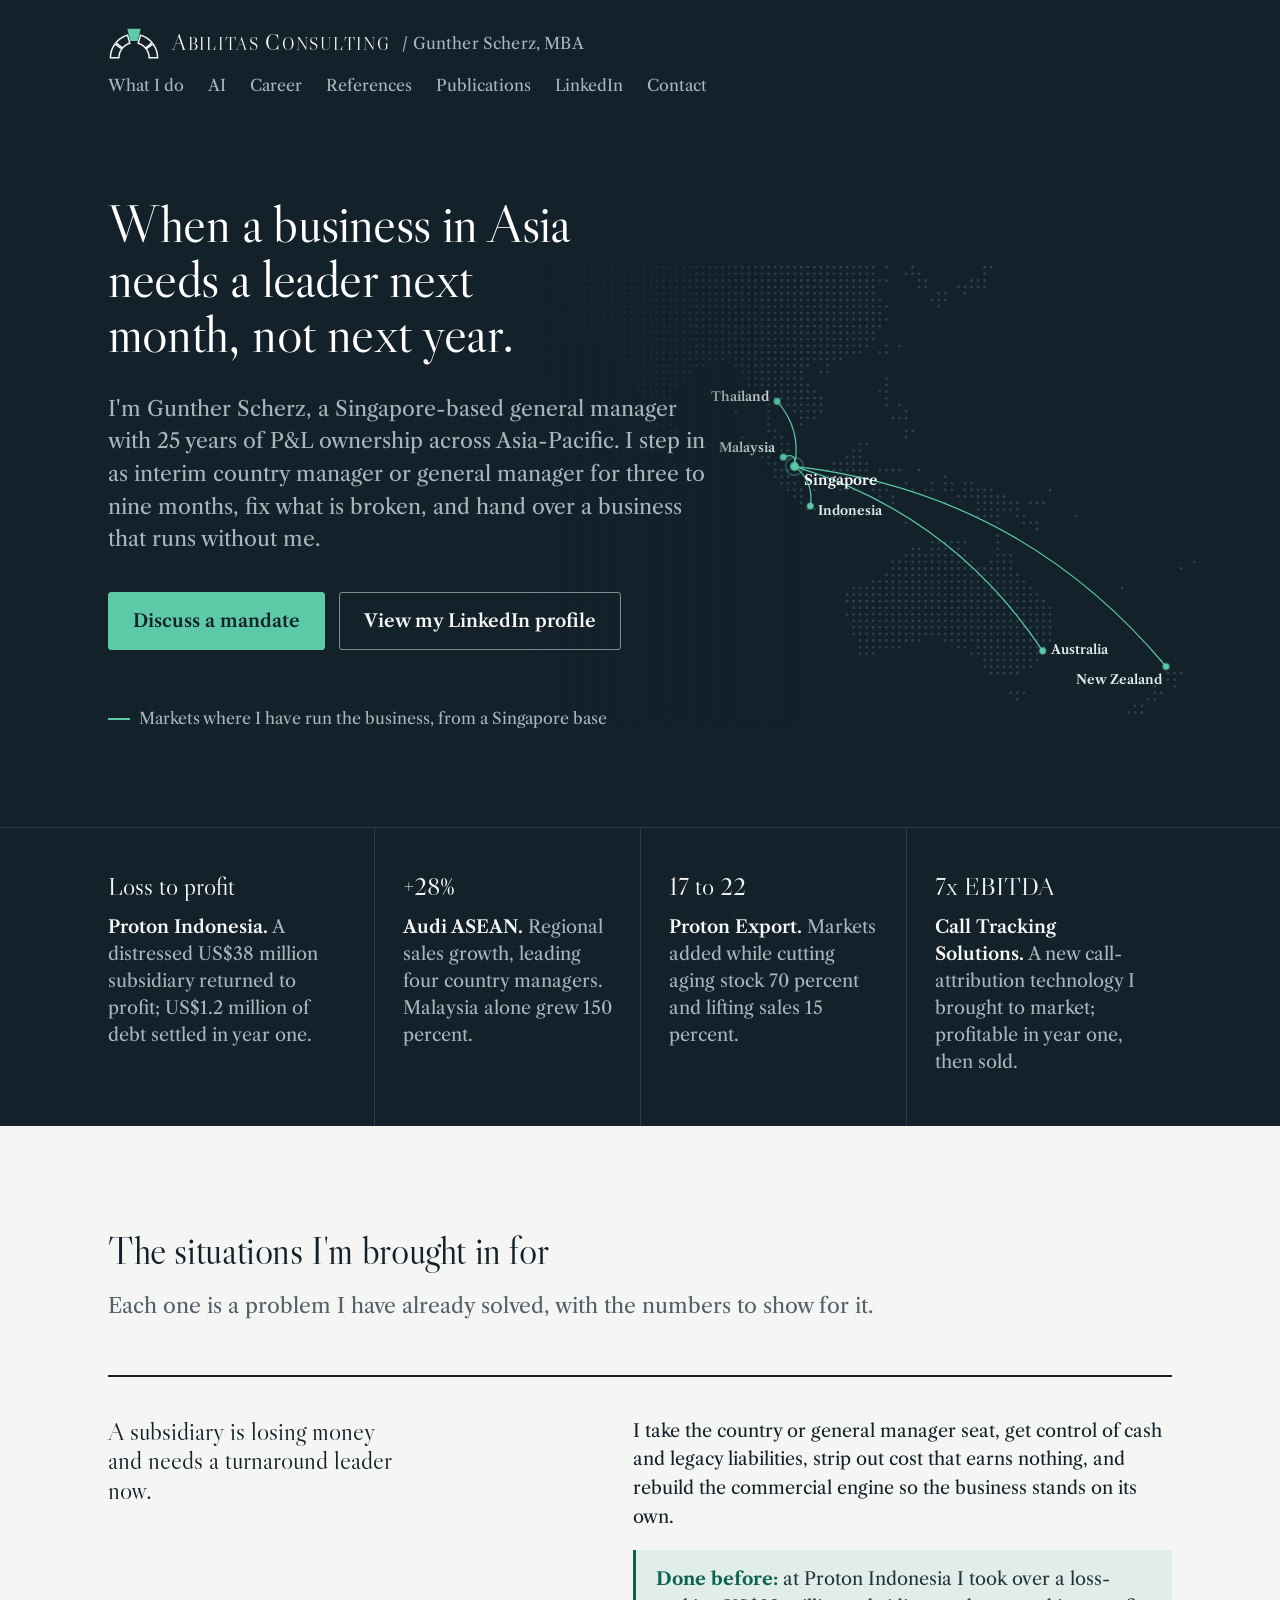
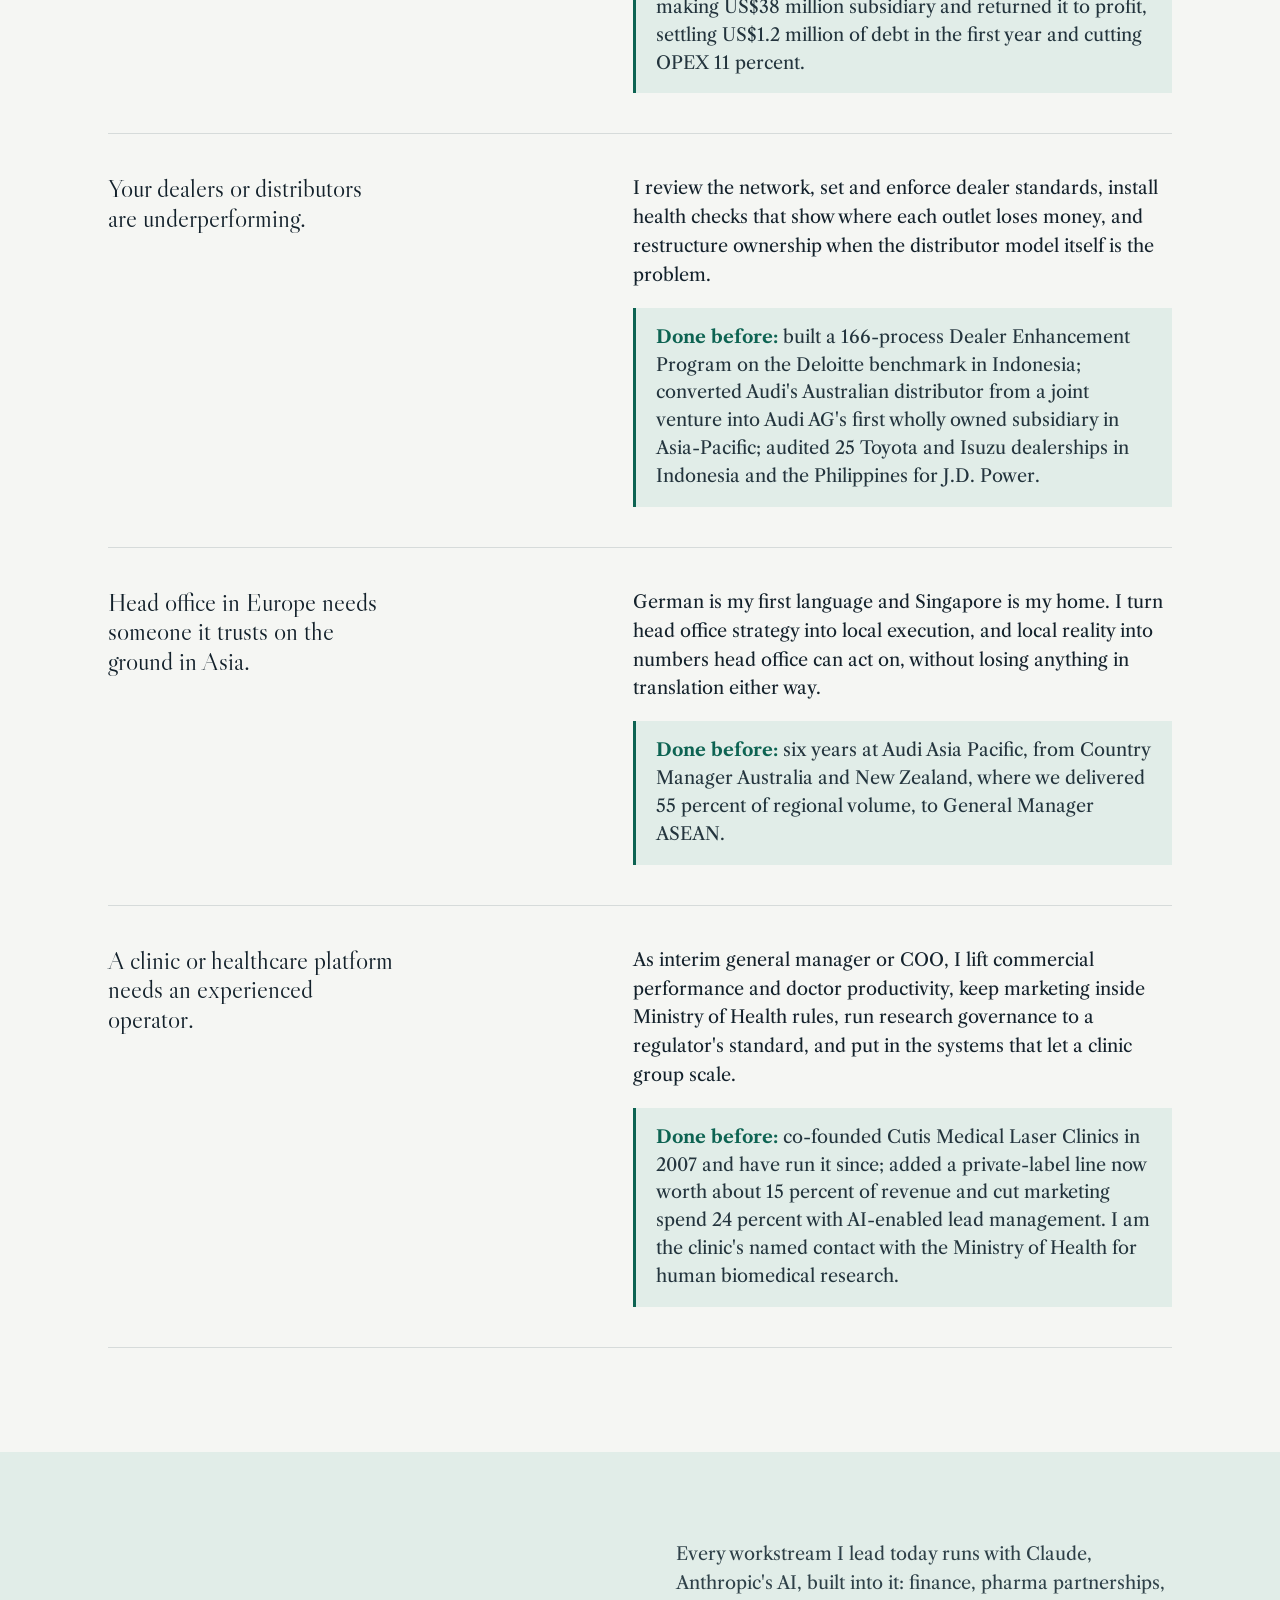
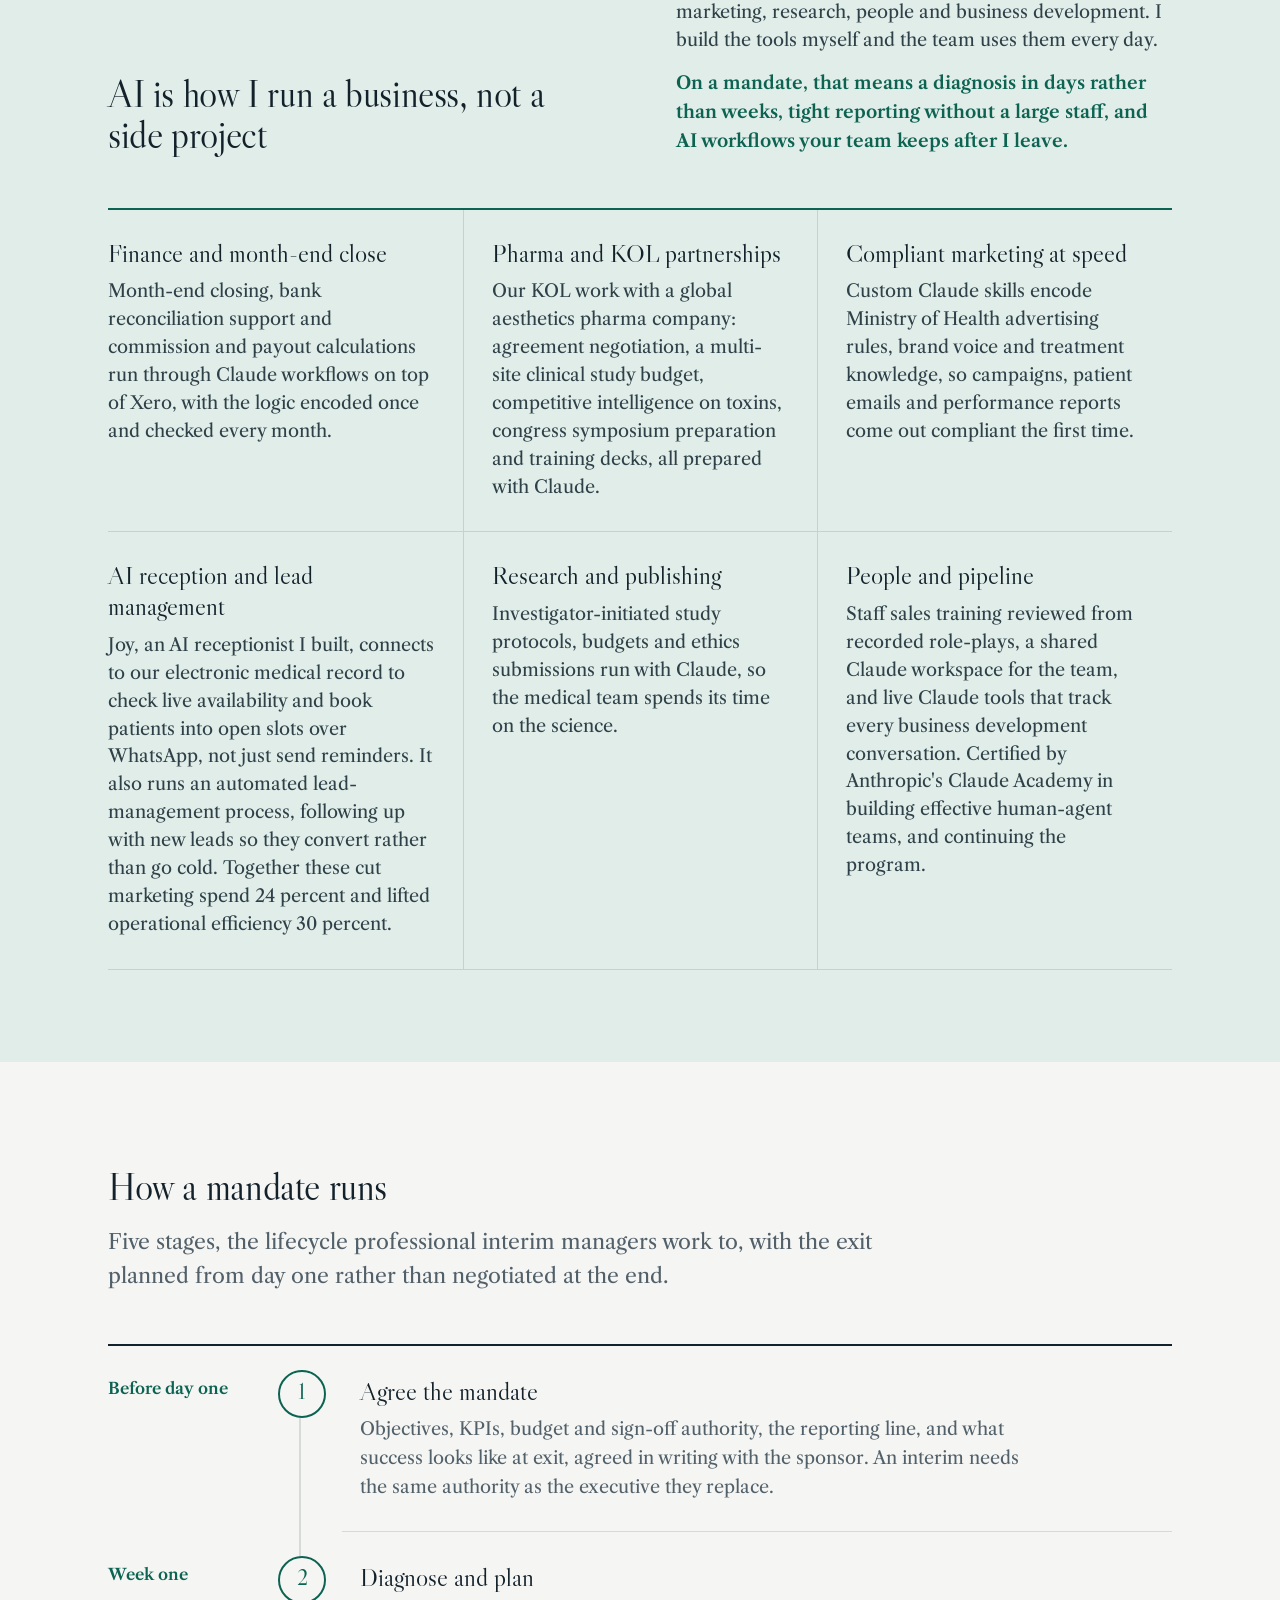
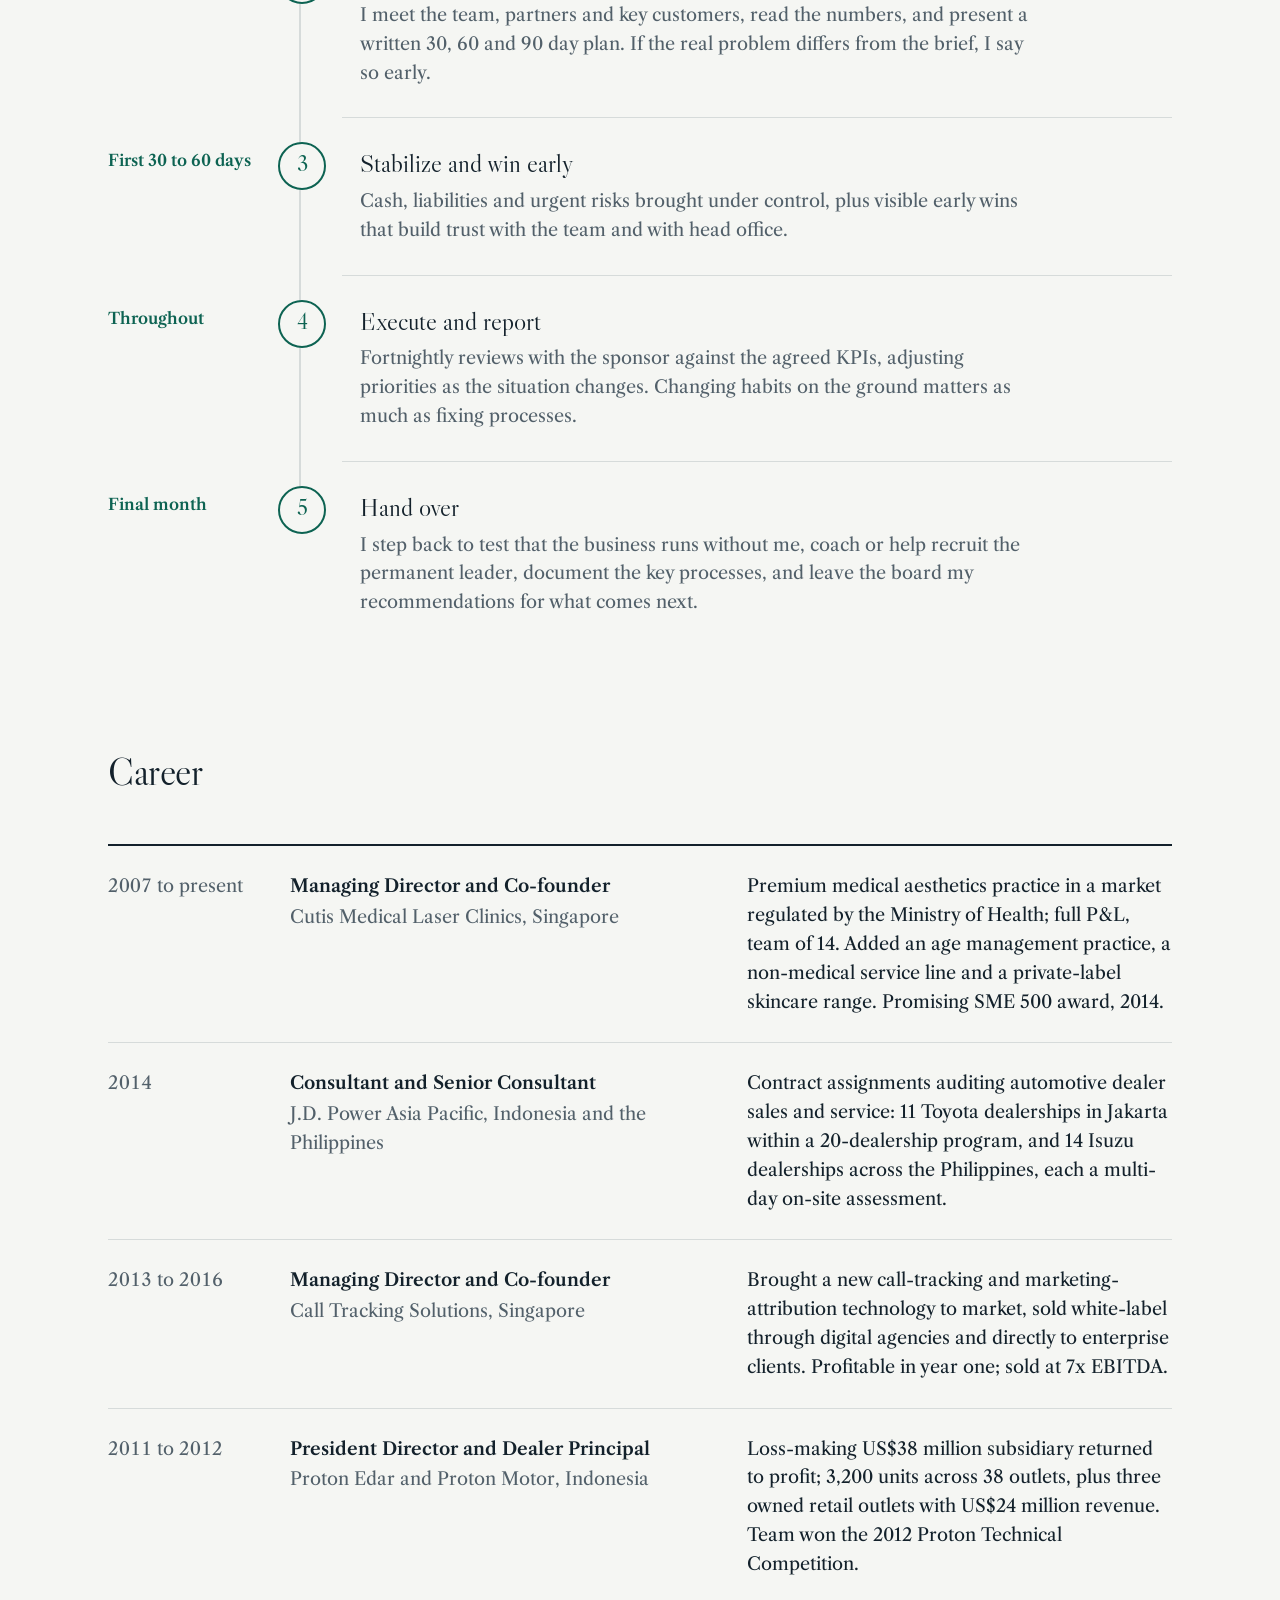
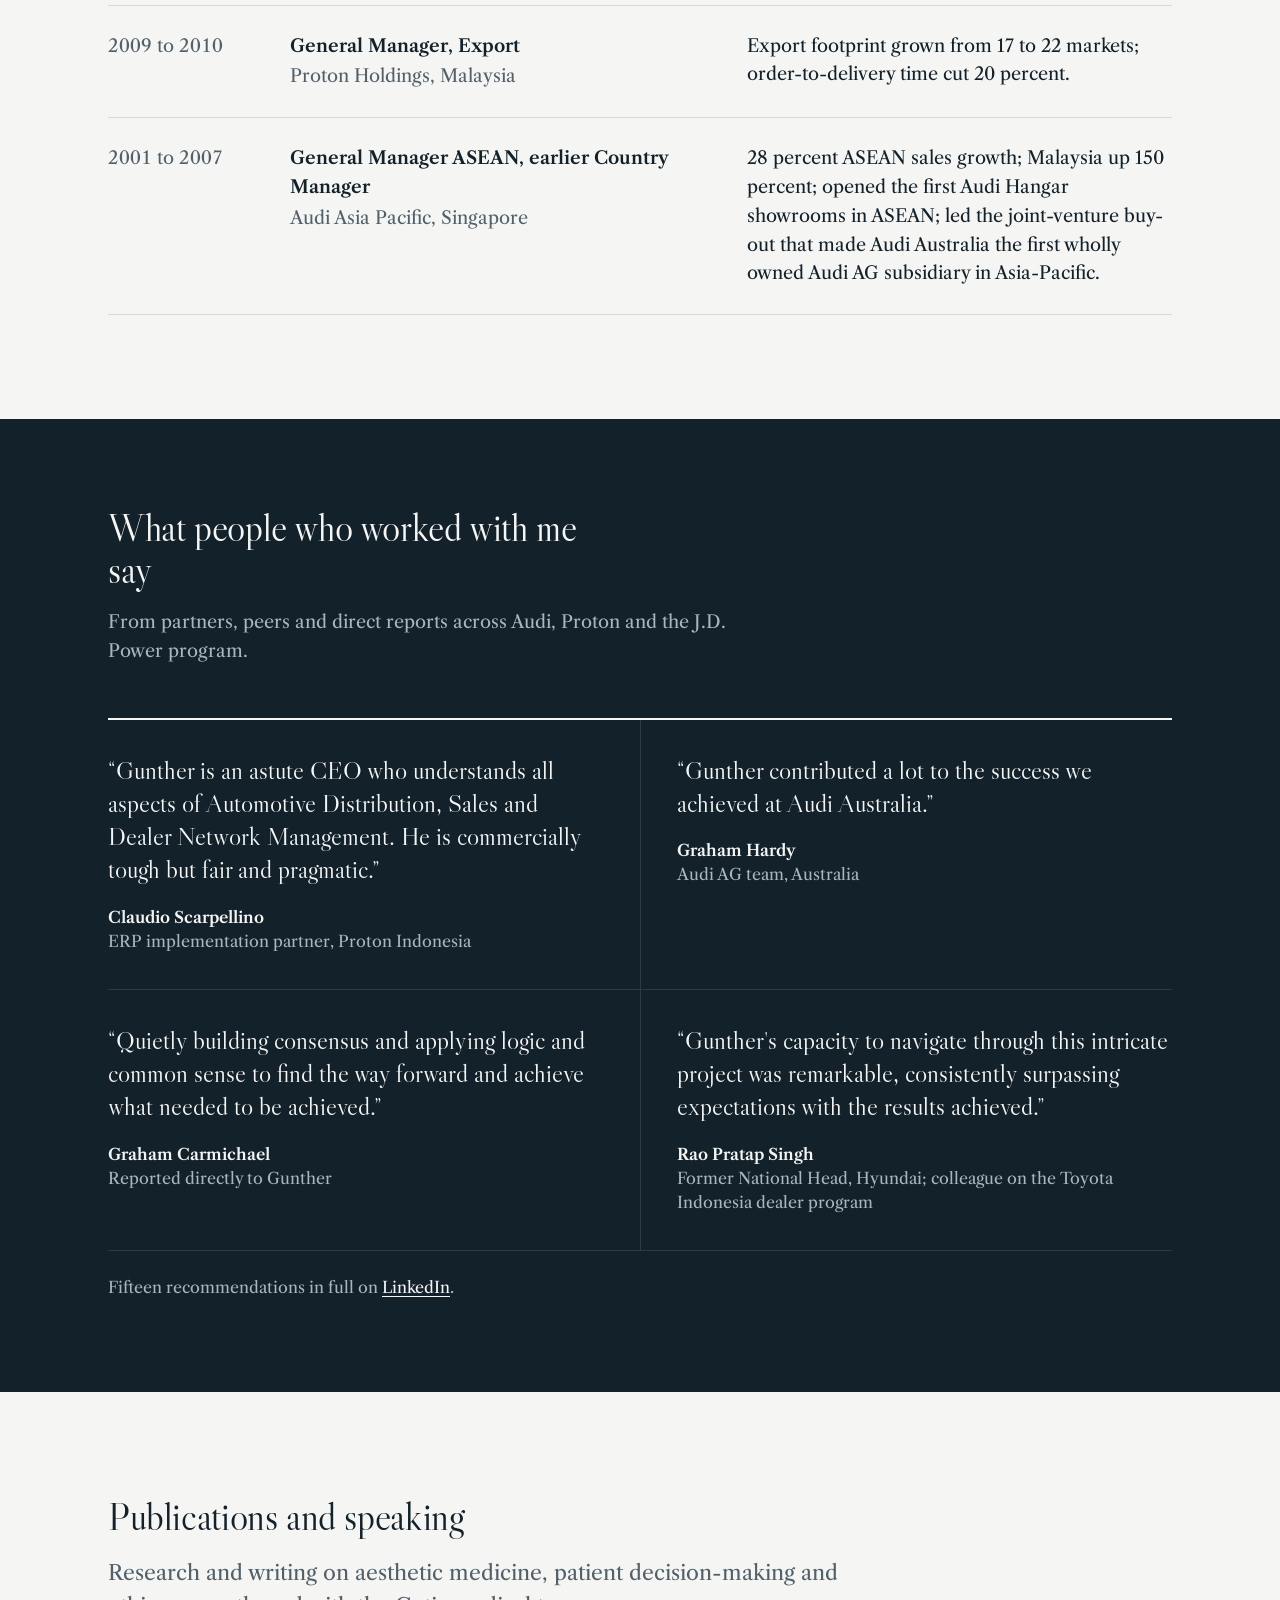
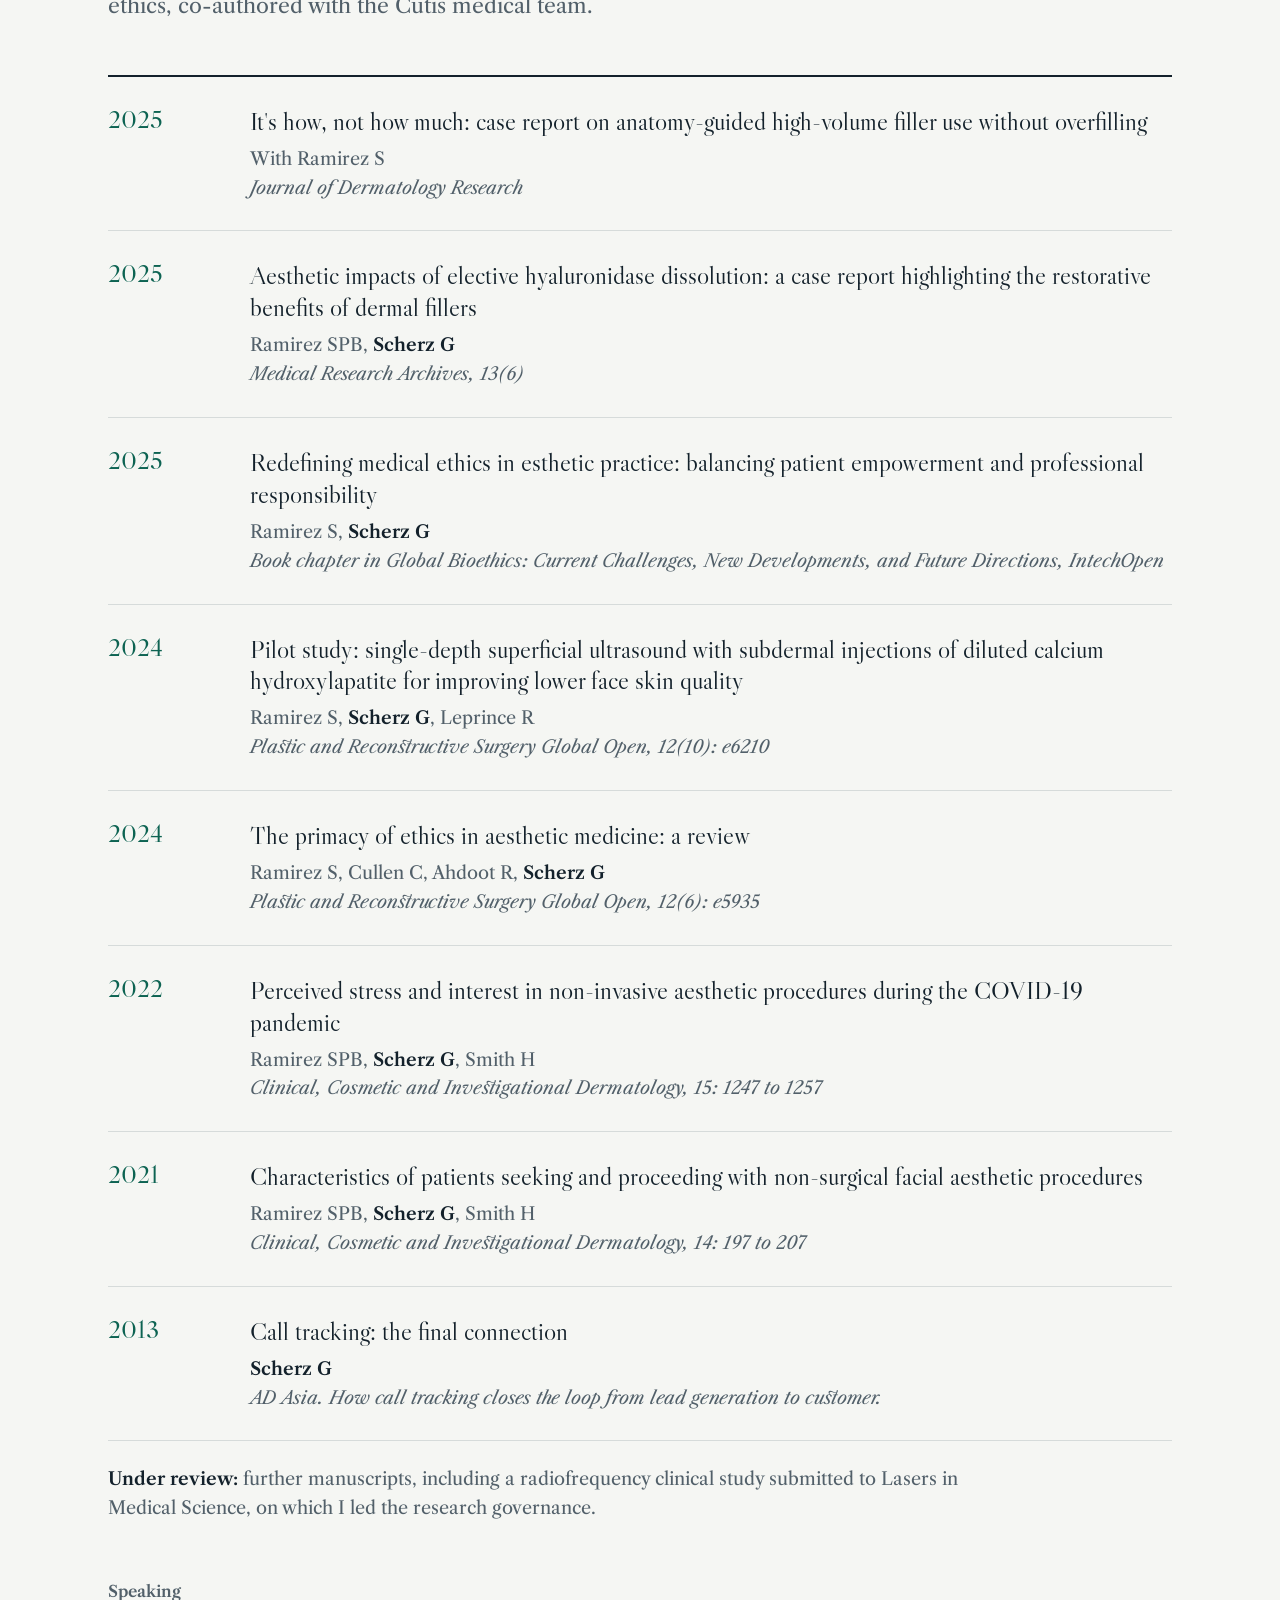
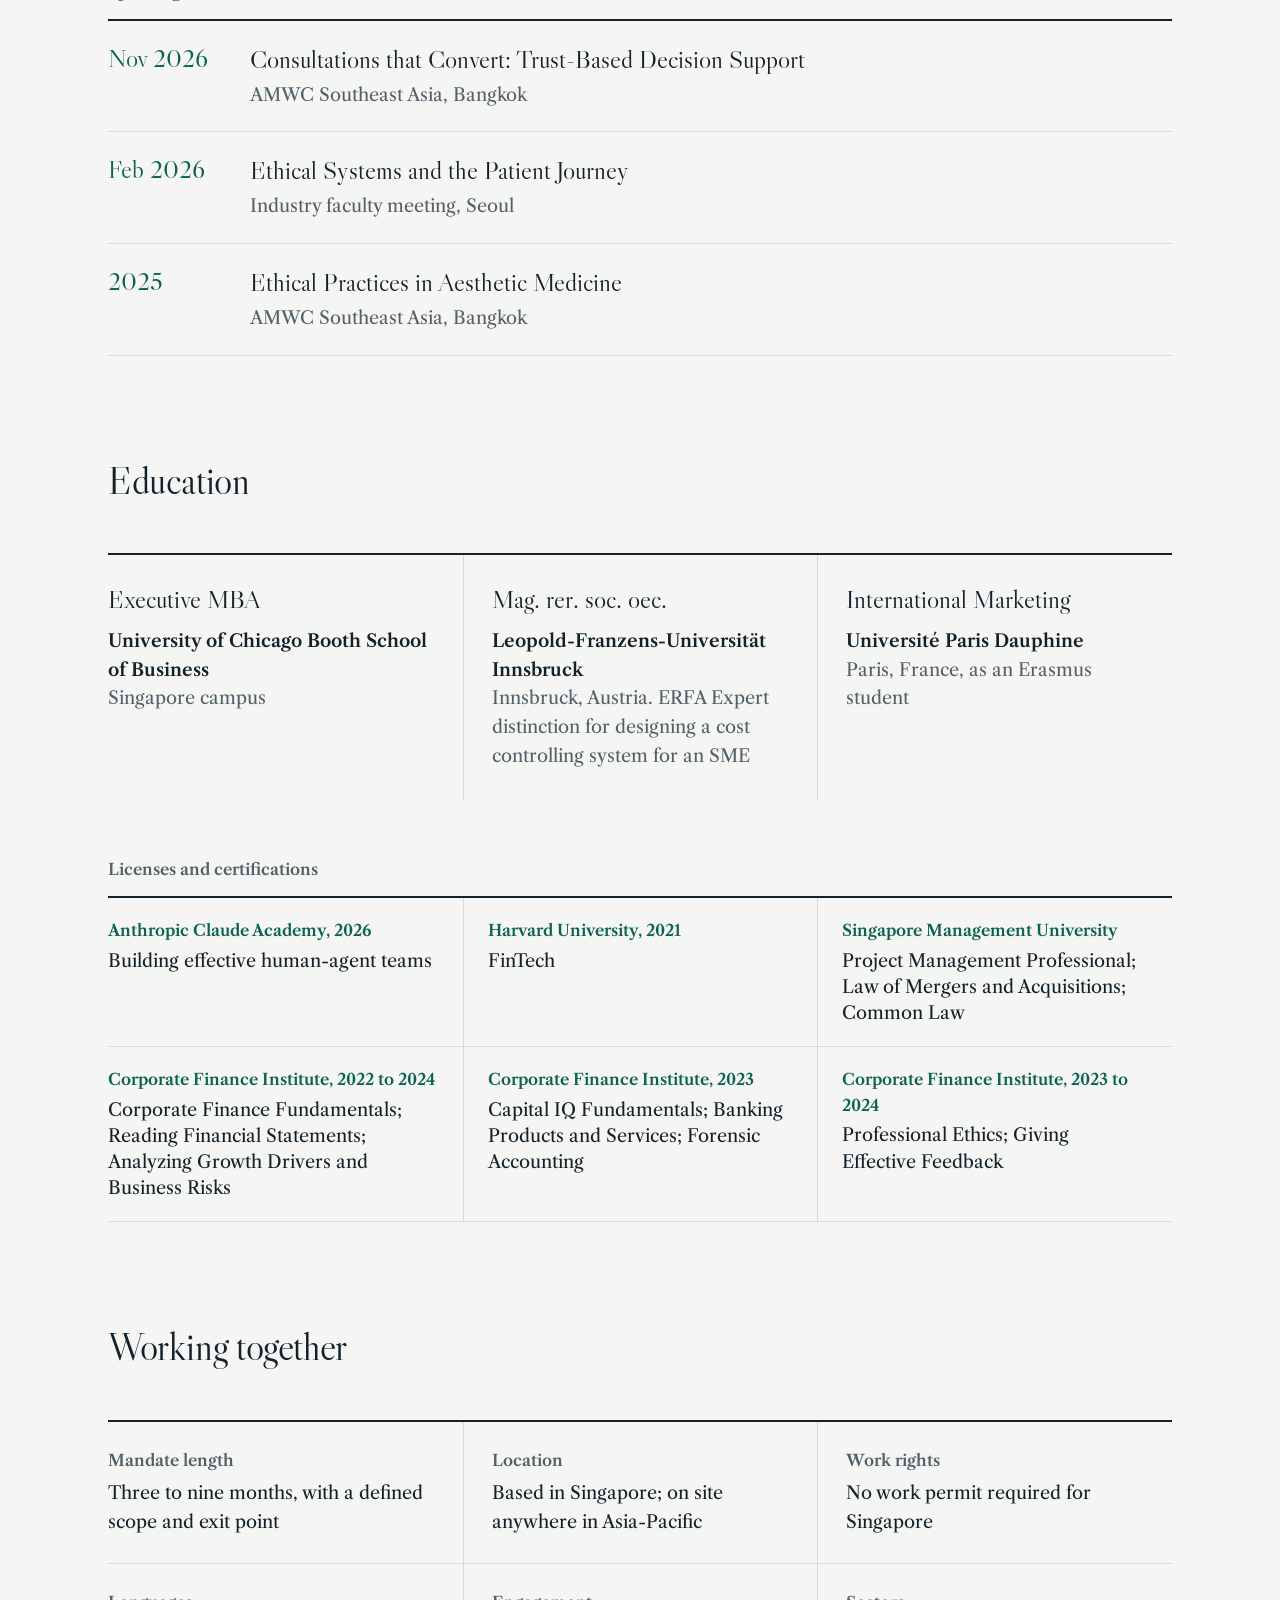
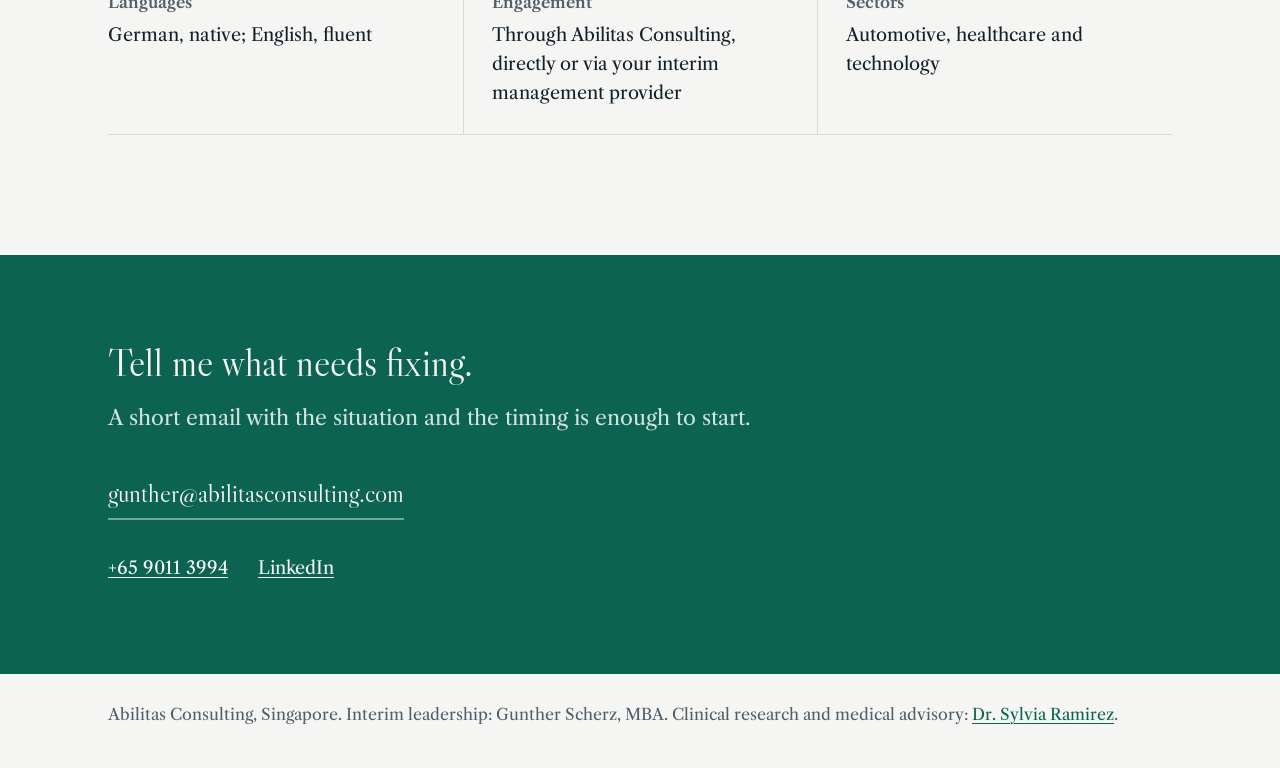
==== commit d12ca45b: "Unify typography: Libre Caslon throughout, six-step type scale Replace Hanken Grotesk with Libre Cas" ====
--- a/interim.html
+++ b/interim.html
@@ -11,7 +11,7 @@
 <meta property="og:type" content="website">
 <link rel="preconnect" href="https://fonts.googleapis.com">
 <link rel="preconnect" href="https://fonts.gstatic.com" crossorigin>
-<link href="https://fonts.googleapis.com/css2?family=Libre+Caslon+Display&family=Hanken+Grotesk:wght@400;500;600;700&display=swap" rel="stylesheet">
+<link href="https://fonts.googleapis.com/css2?family=Libre+Caslon+Display&family=Libre+Caslon+Text:ital,wght@0,400;0,700;1,400&display=swap" rel="stylesheet">
 <style>
 :root{
   --paper:#F5F6F3;
@@ -24,7 +24,7 @@
   --on-ink:#F5F6F3;
   --on-ink-muted:#A9B6BC;
   --display:"Libre Caslon Display",Georgia,"Times New Roman",serif;
-  --text:"Hanken Grotesk",-apple-system,"Segoe UI",Roboto,Helvetica,Arial,sans-serif;
+  --text:"Libre Caslon Text",Georgia,"Times New Roman",serif;
   --wide:1120px;
 }
 *{box-sizing:border-box}
@@ -307,6 +307,28 @@
 .top .name .wm .cap{font-size:1.28em}
 .top .name .who{font-family:var(--text);font-size:16px;letter-spacing:.01em;white-space:nowrap}
 @media (max-width:400px){.top .name{gap:10px}.top .name .mark{width:40px;height:26px}.top .name .wm{font-size:15px}}
+
+/* ===== Unified typography: one family (Libre Caslon), six sizes ===== */
+:root{
+  --text:"Libre Caslon Text",Georgia,"Times New Roman",serif;
+  --serif:"Libre Caslon Text",Georgia,"Times New Roman",serif;
+  --fs-h1:clamp(38px,4.2vw,58px);
+  --fs-h2:clamp(30px,3vw,42px);
+  --fs-h3:clamp(22px,2vw,26px);
+  --fs-lead:21px;
+  --fs-body:18px;
+  --fs-small:16px;
+}
+@media (max-width:640px){:root{--fs-lead:19px;--fs-body:17px;--fs-small:15px}}
+.top{flex-wrap:wrap;row-gap:12px}
+.top nav a{white-space:nowrap}
+body{font-size:var(--fs-body)}
+.opening h1,.hero h1{font-size:var(--fs-h1)}
+.principal h2,.ground h2,.contact h2,.section > .wrap > h2,.ai h2,.voices h2,.practice h2{font-size:var(--fs-h2)}
+.fact h3,.situation h3,.caps h3,.phases h3,.pub h3,.talk h3,.principal .promise,.names,.markets .place,.school .deg,.quote blockquote,.result .fig,.proof li b,.pub .yr,.talk .yr,.contacts .mail,.contact .mail{font-size:var(--fs-h3)}
+.opening .sub,.hero .lede,.ground .intro,.section .intro,.contact .intro{font-size:var(--fs-lead)}
+.principal .role,.fact p,.caps p,.result p,.situation .proof,.pub .by,.pub .in,.pubs-more,.talk p,.school .where,.cert .what,.job .when,.job .what span,.job .won,.term dd,.practice li,.practice .person,.contact .alt,.contacts .role,.btn,.more,.built h3,.note{font-size:var(--fs-body)}
+.top nav,.proof li,.principal .creds,.eyebrow,.practice .kind,.hero .creds,.markets h2,.markets .held,.markets .more,.maplegend,.subhead,.cert .by,.term dt,.contacts .who,.quote figcaption,.quote figcaption b,.voices .src,.phases-src,.phases .when,footer,.top .name .who{font-size:var(--fs-small)}
 </style>
 </head>
 <body>
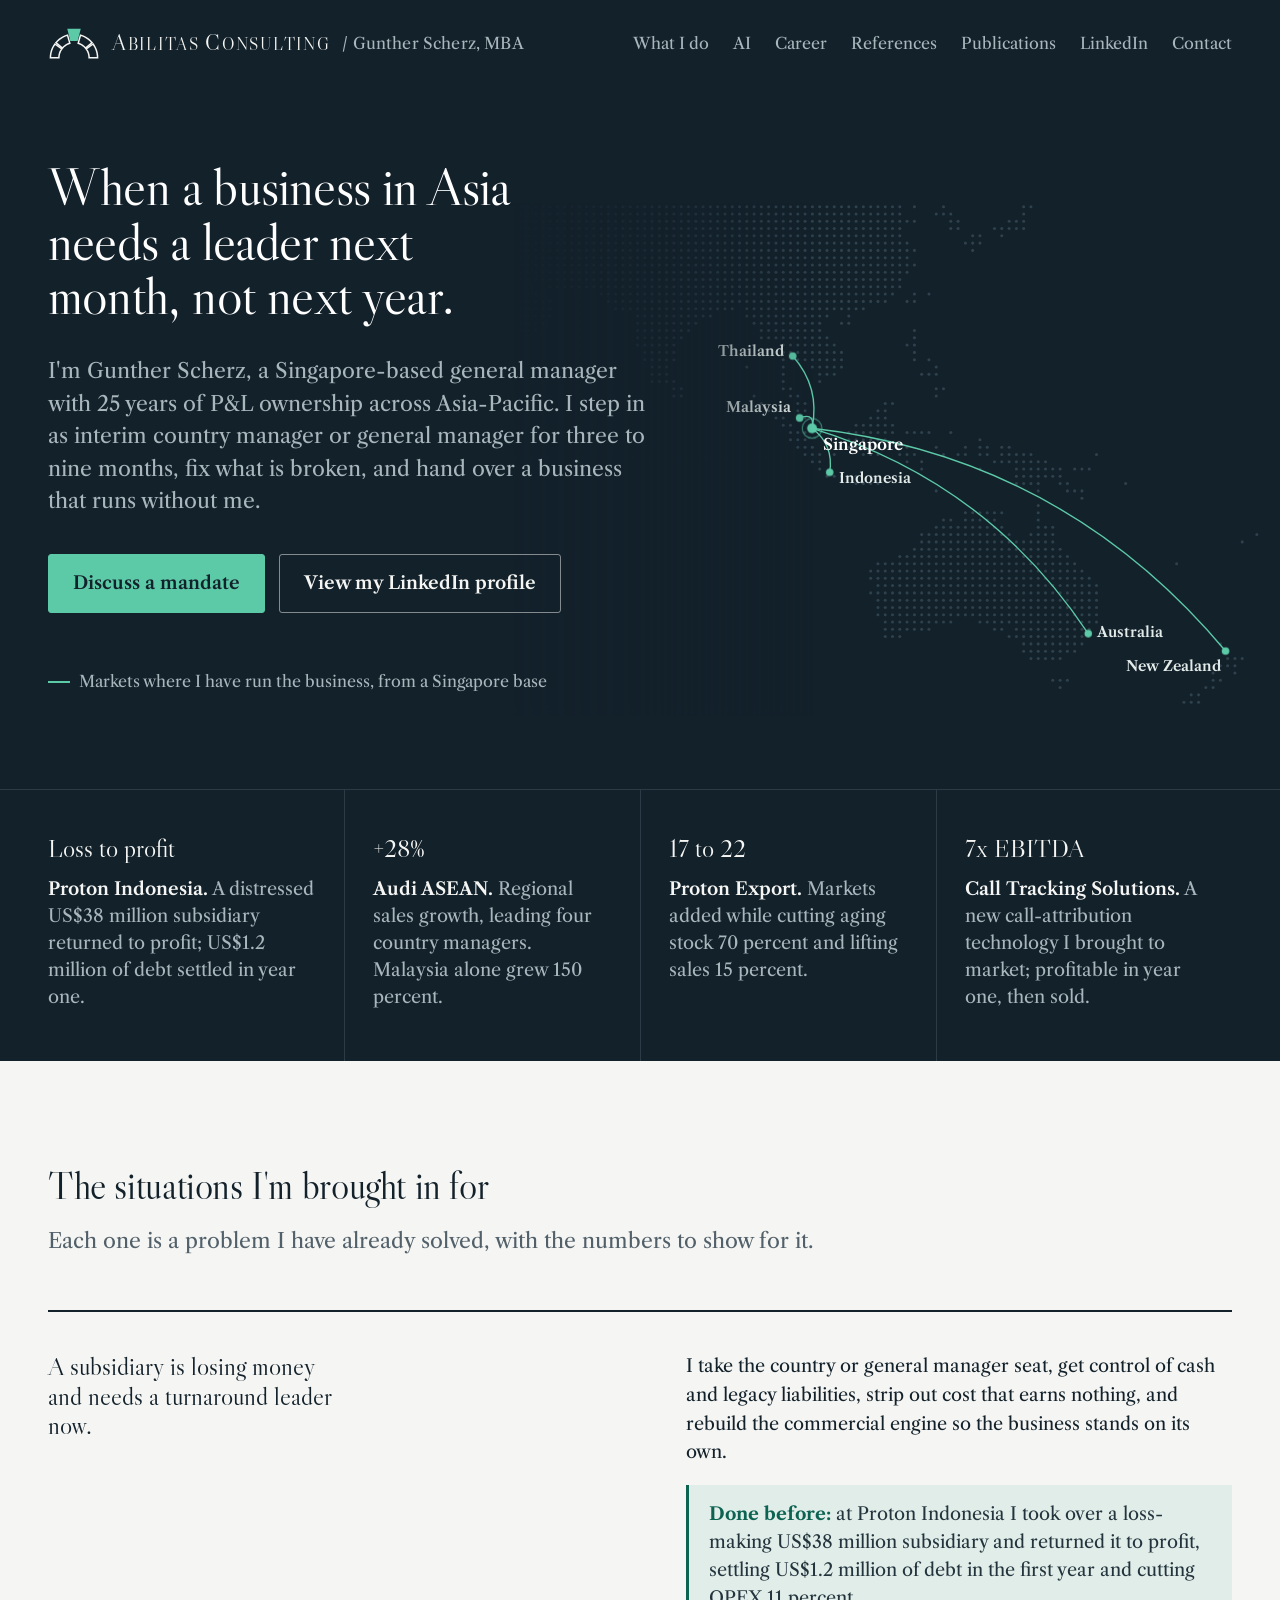
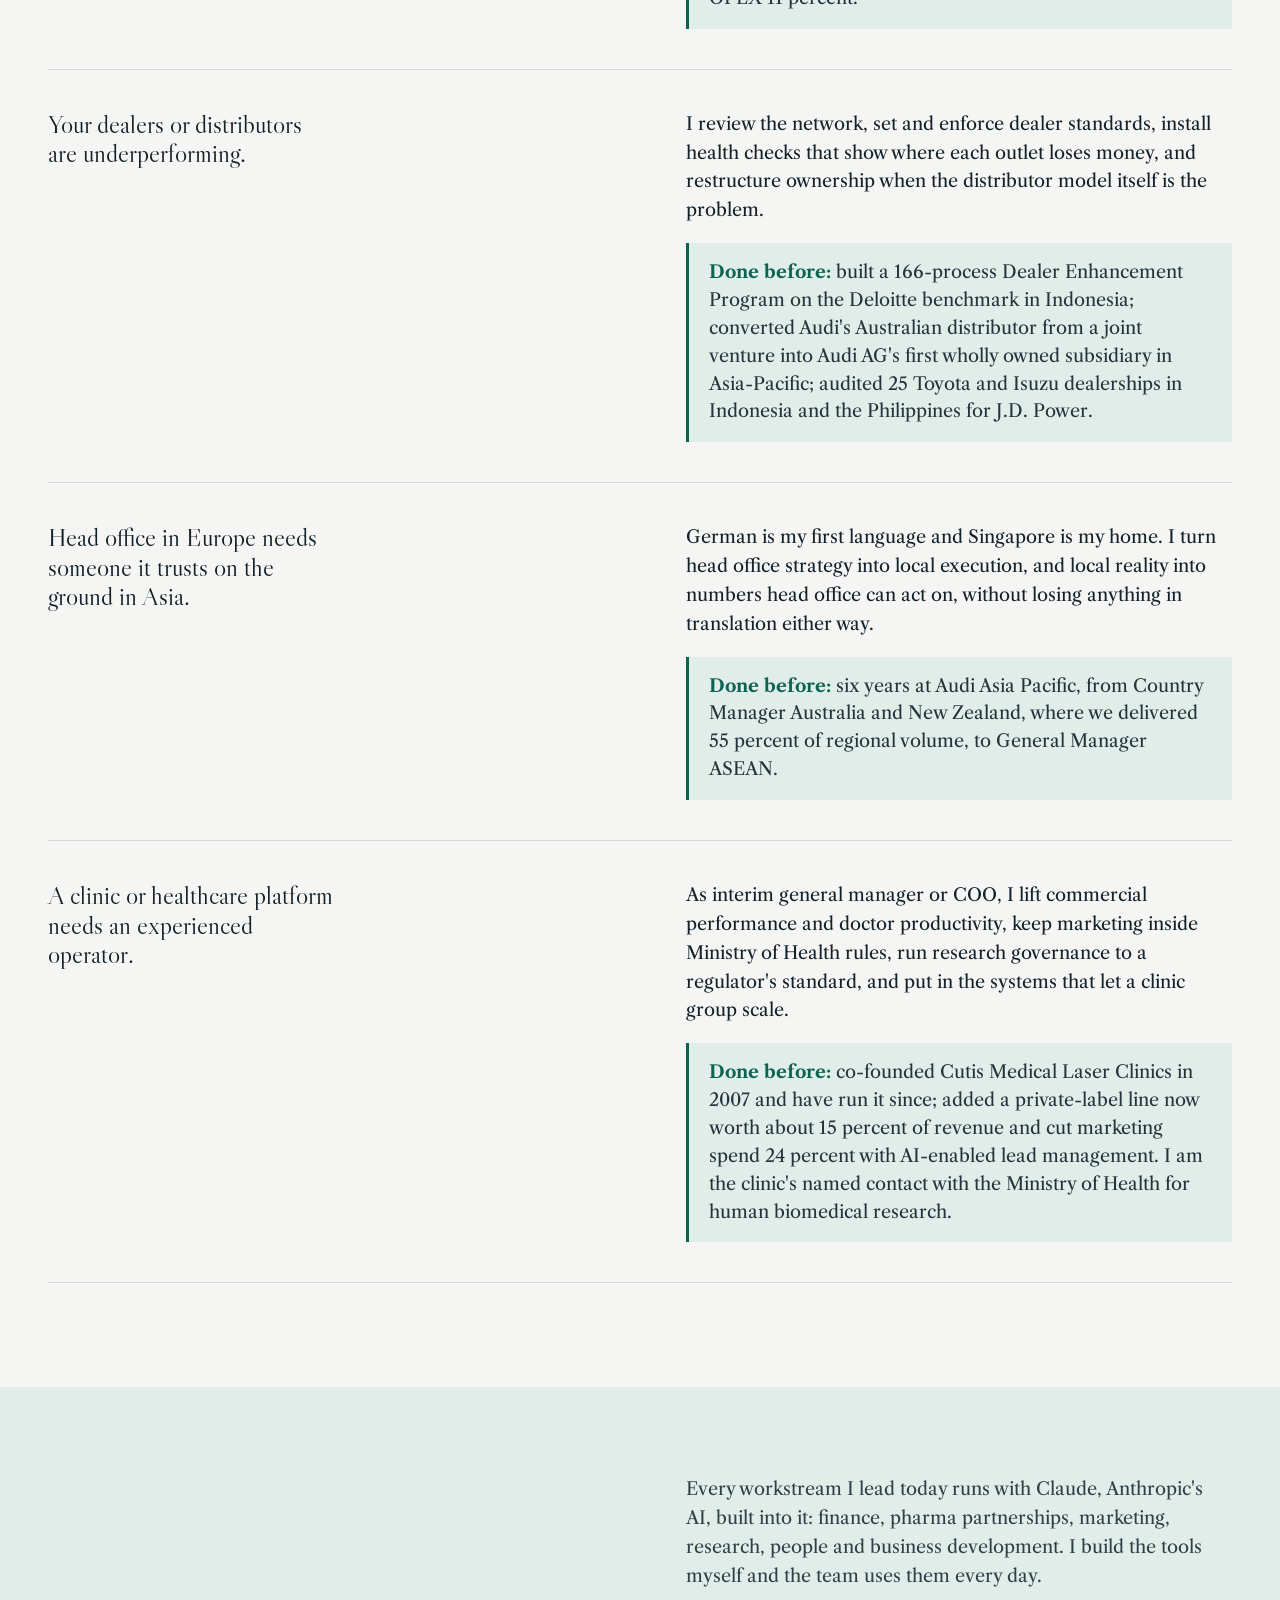
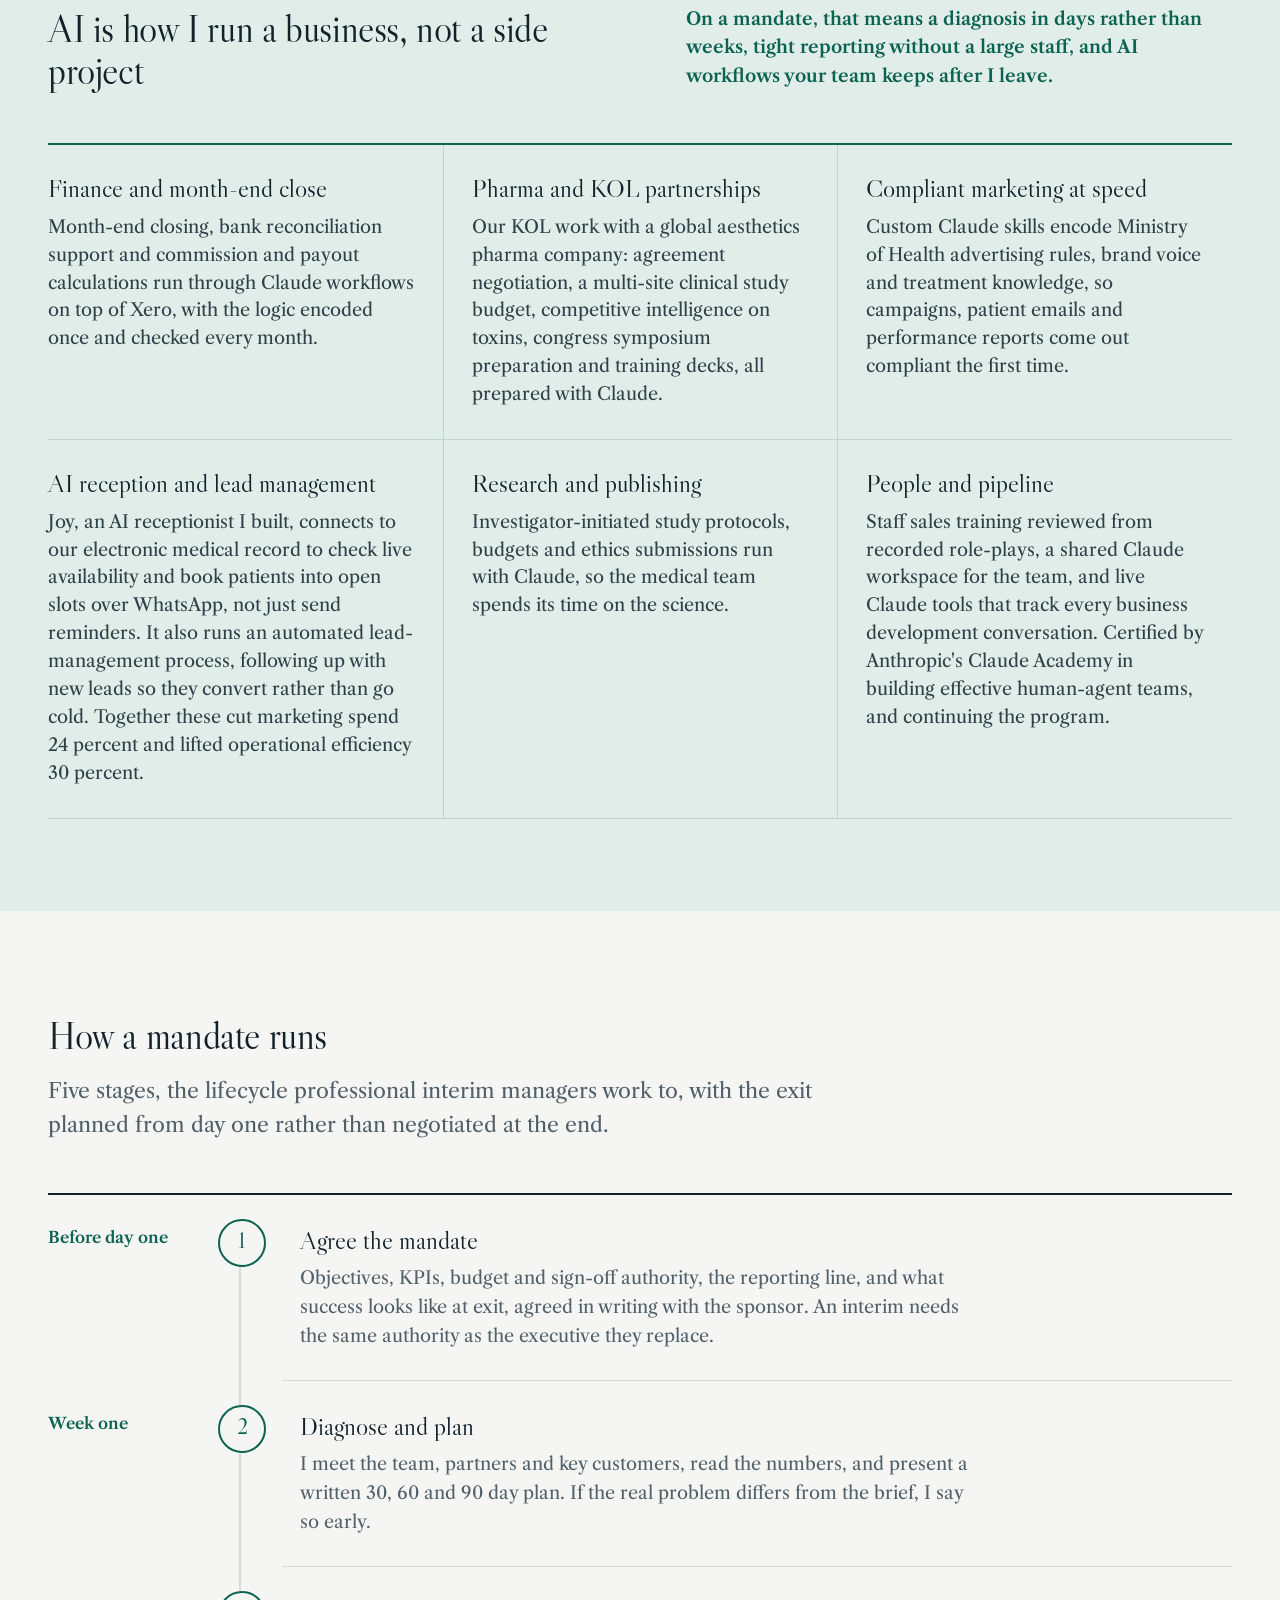
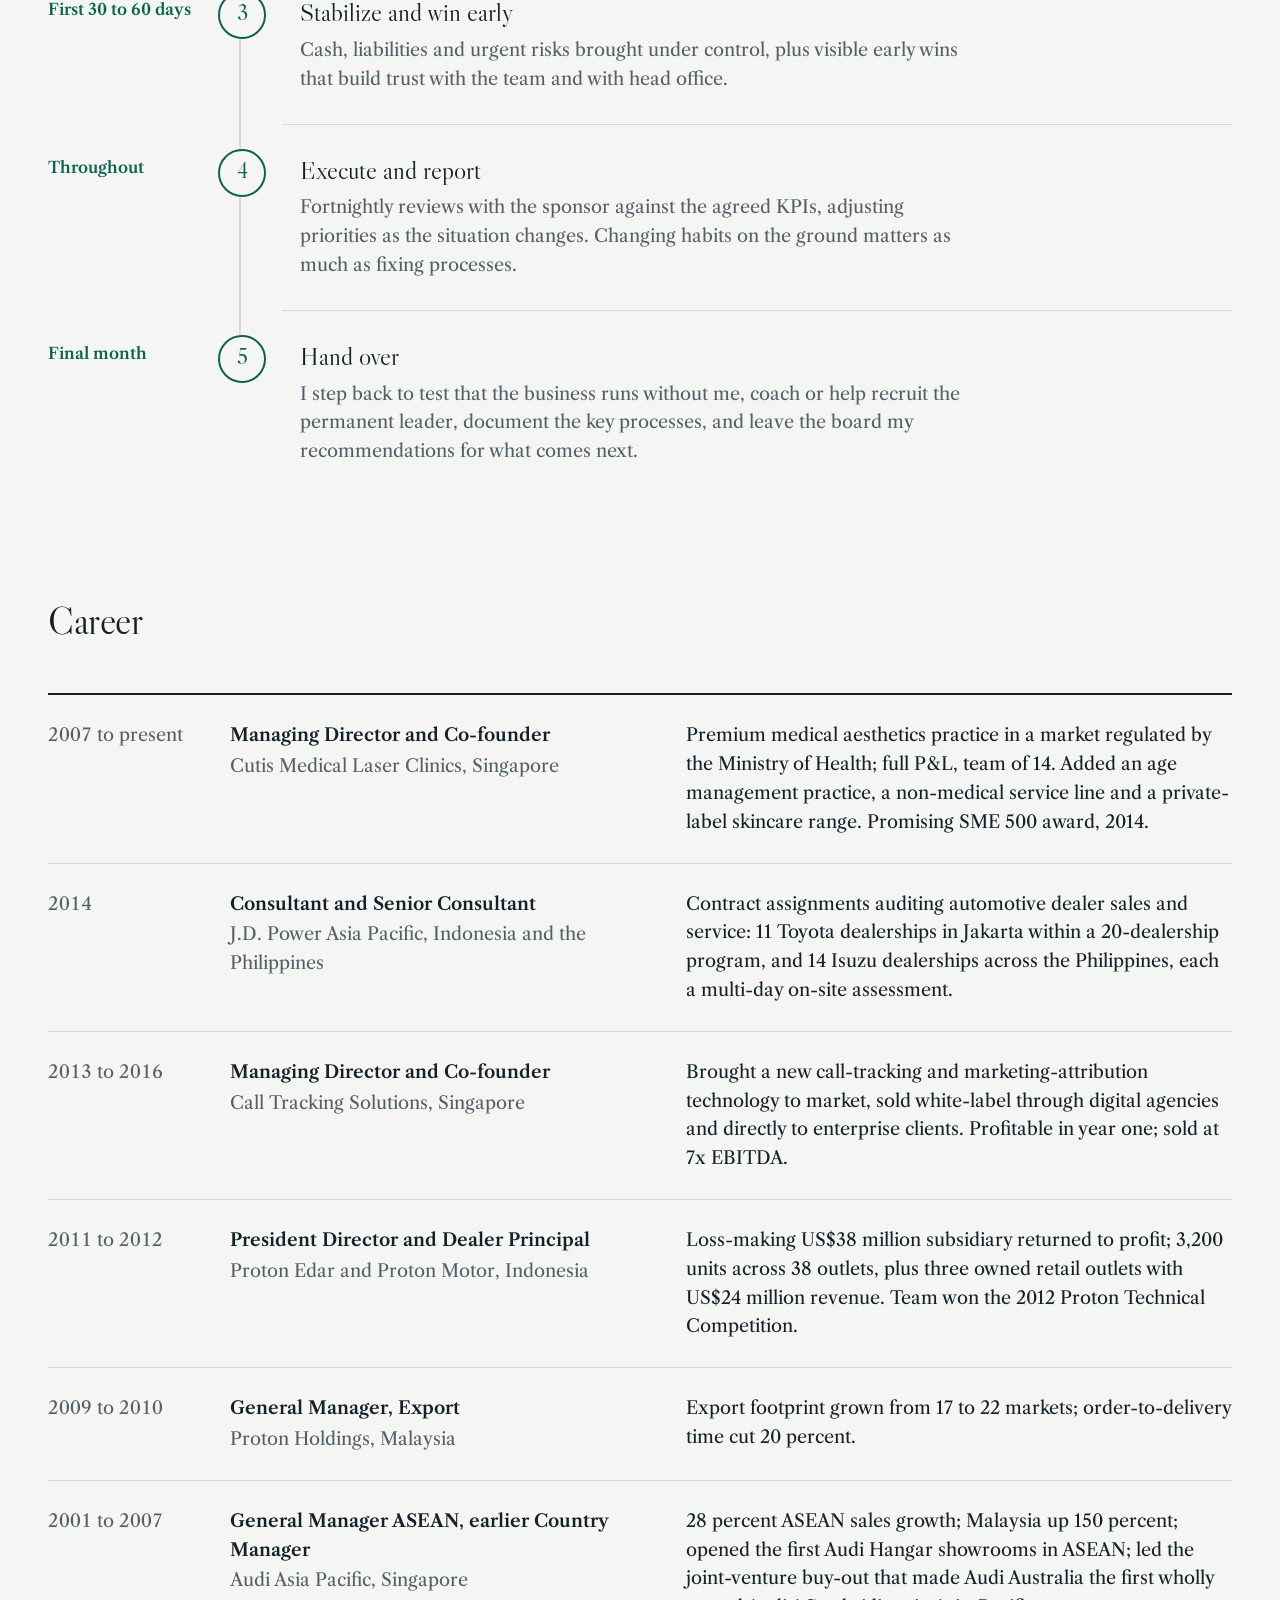
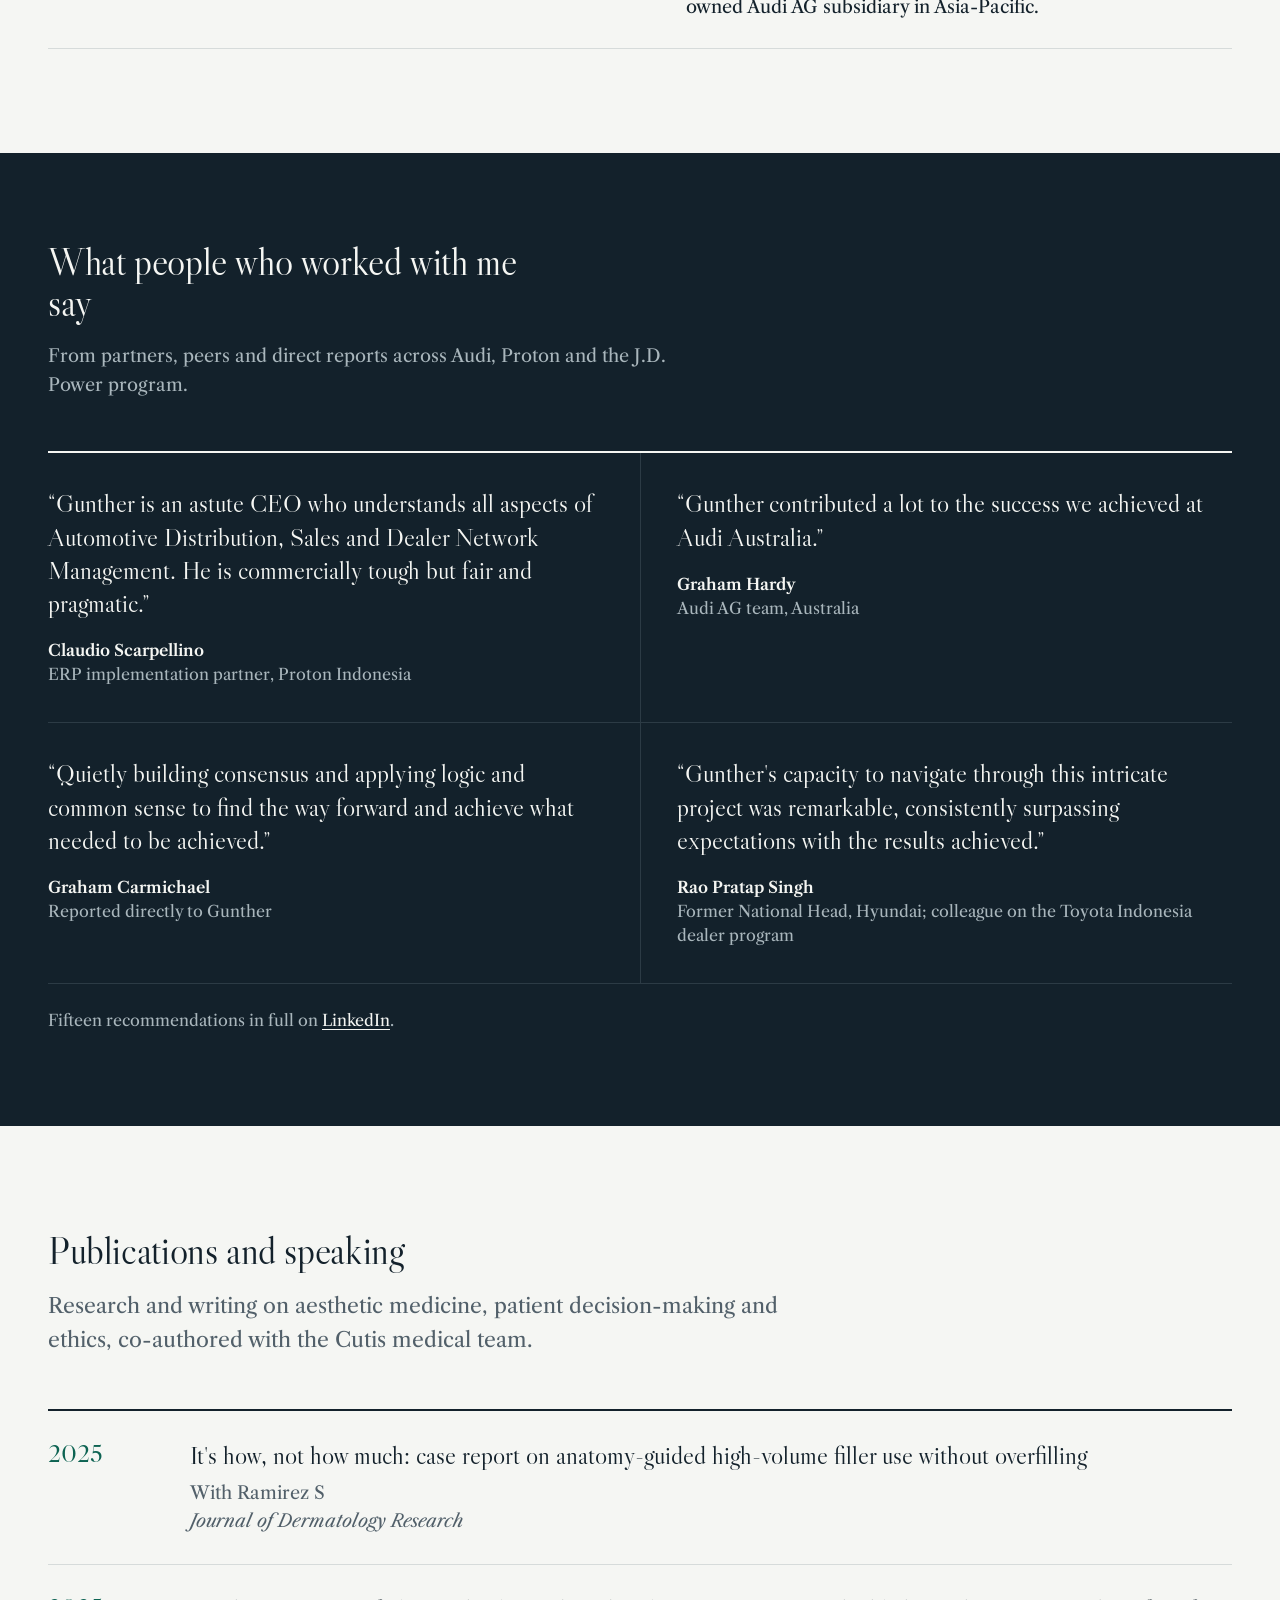
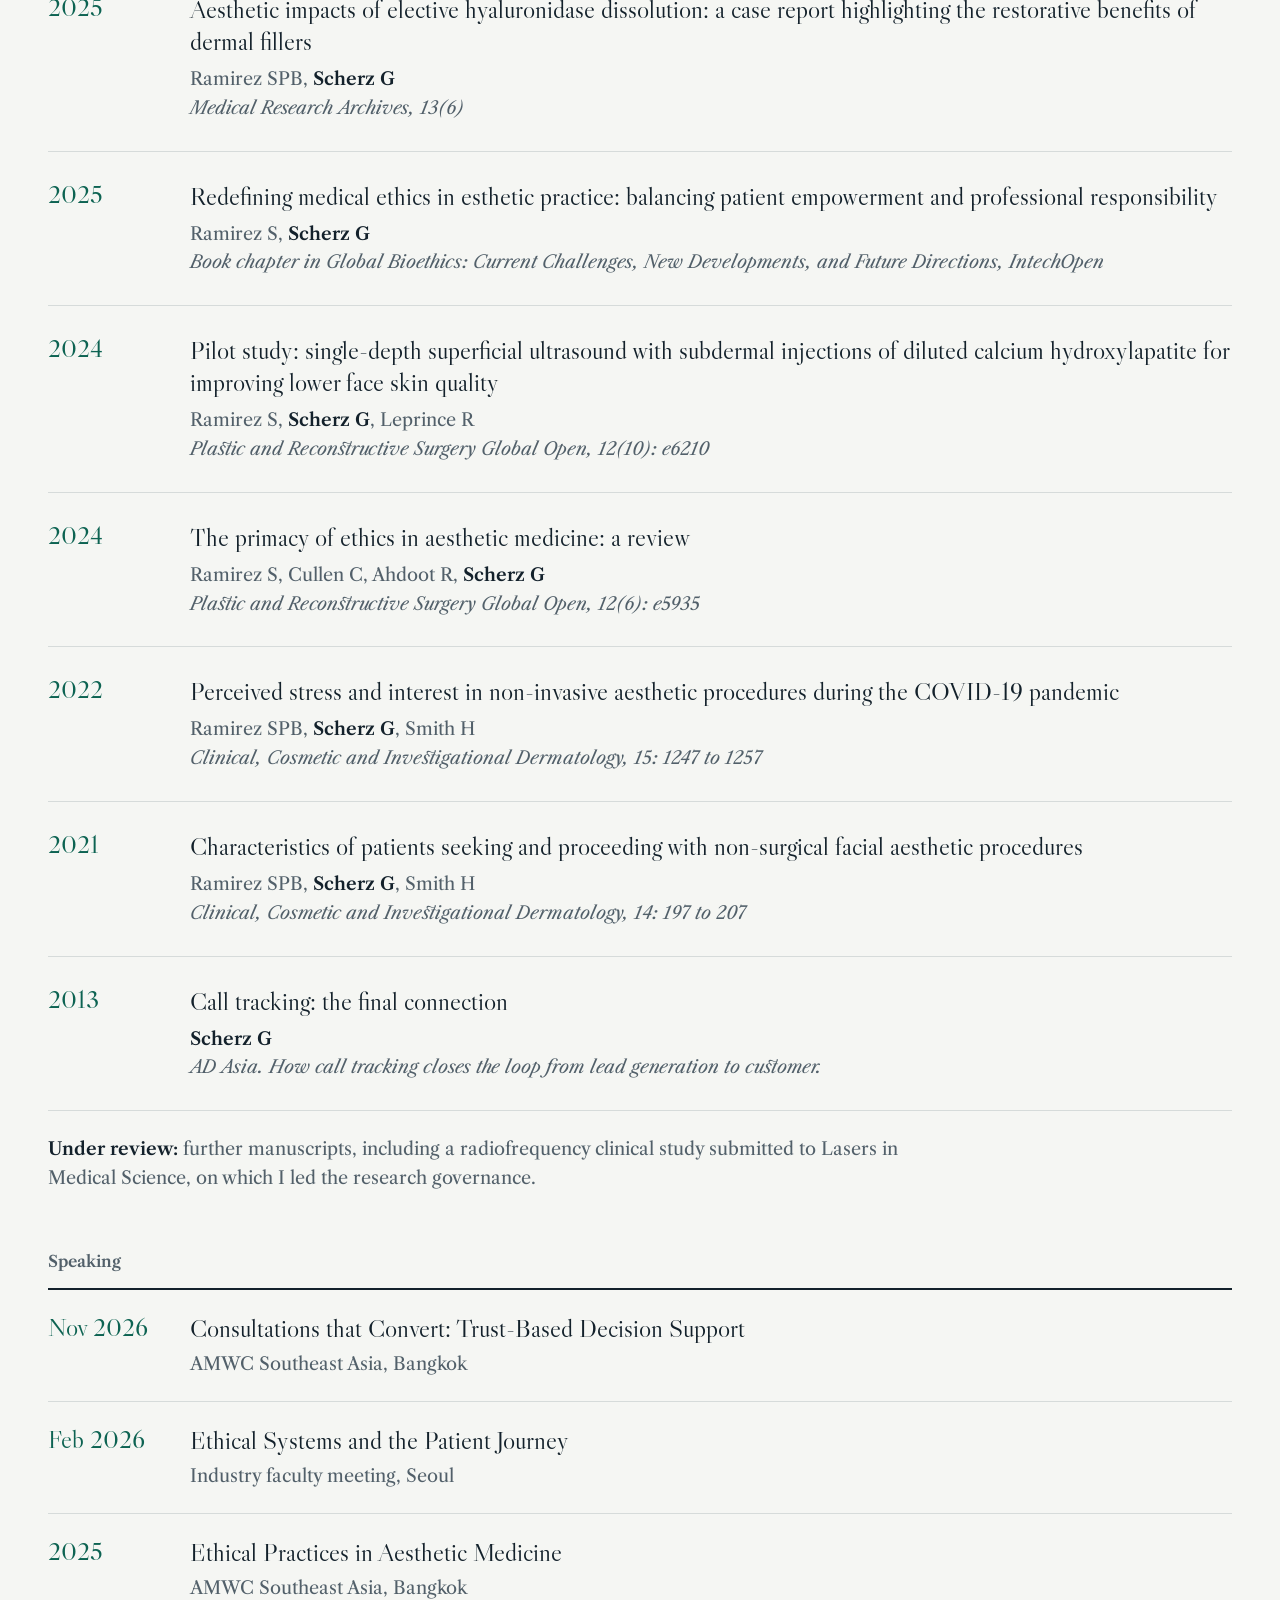
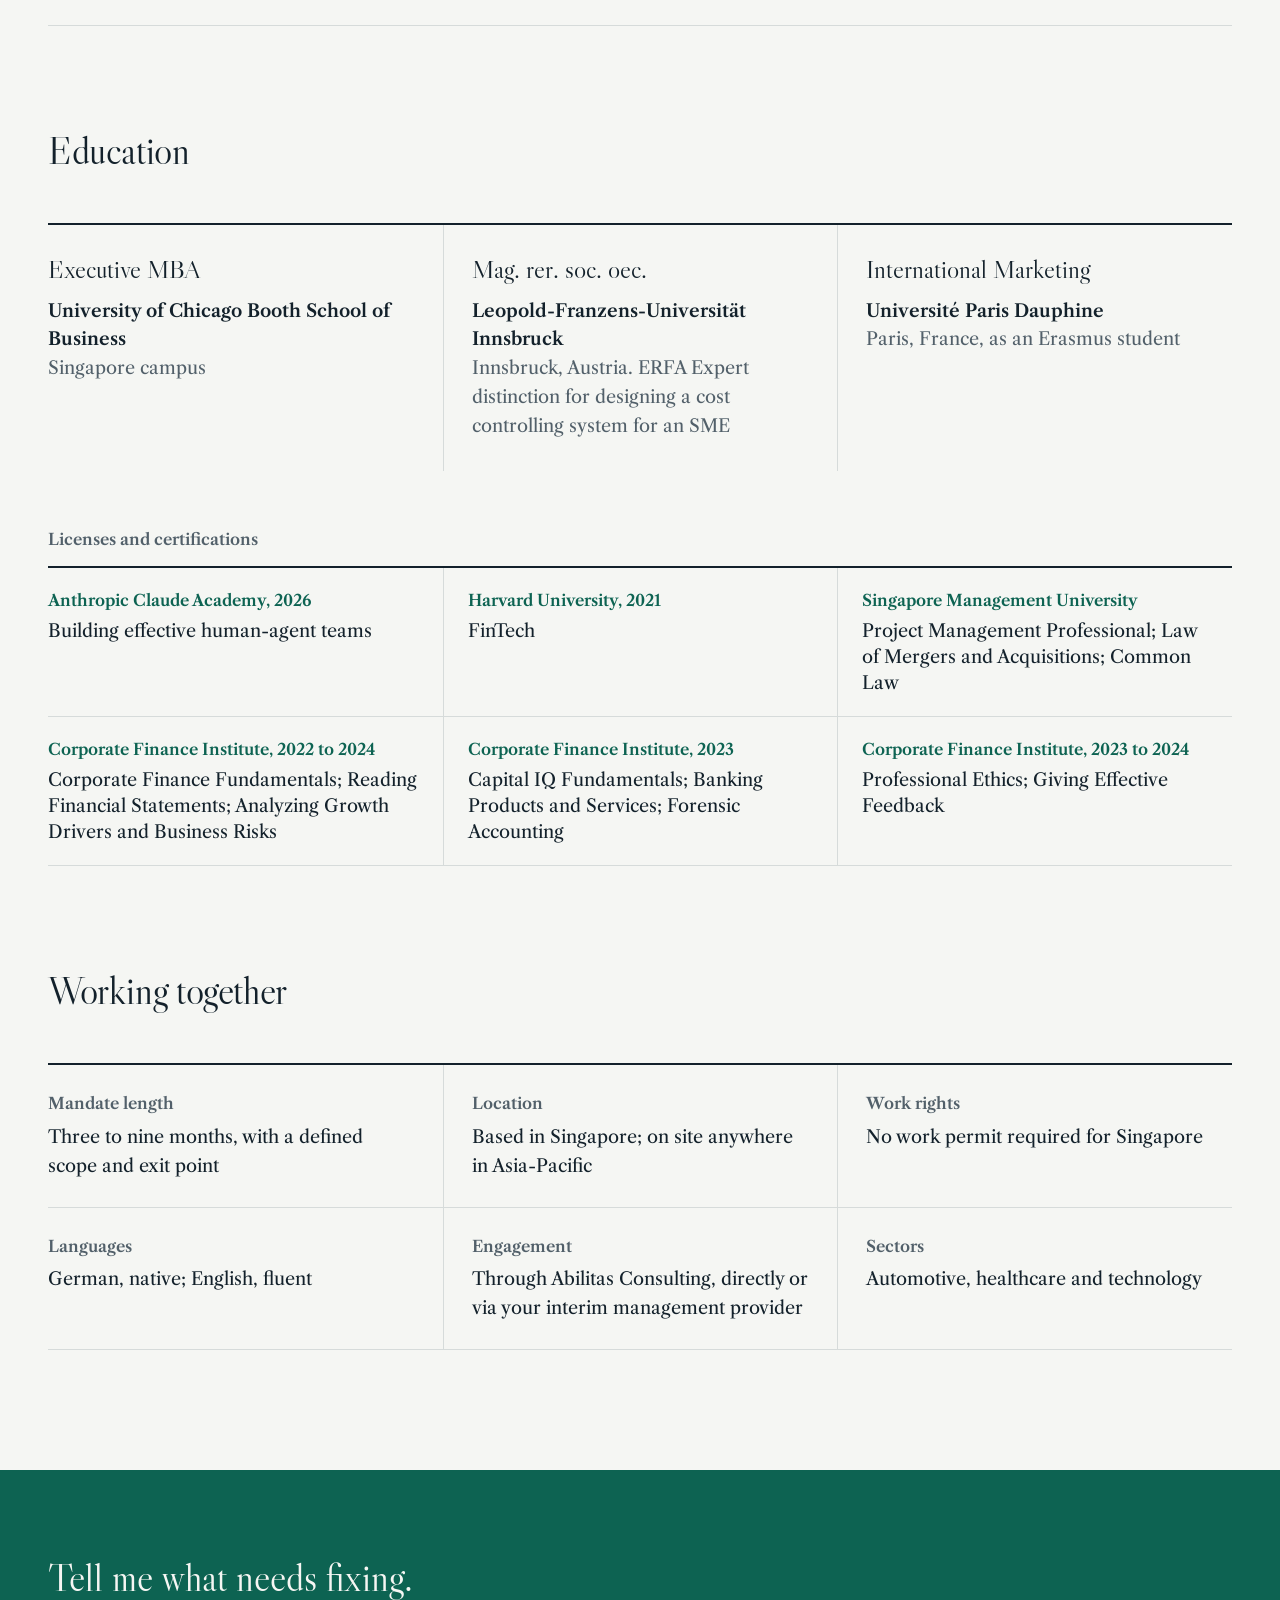
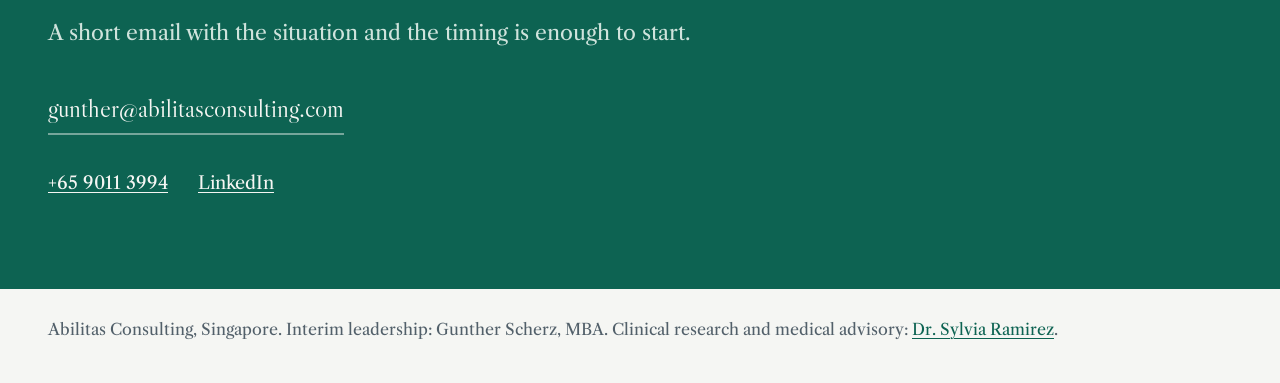
==== commit 0b634f0e: "Align layout to one grid across all pages Same page width (1240px) on every page so the logo and edg" ====
--- a/interim.html
+++ b/interim.html
@@ -329,6 +329,16 @@
 .opening .sub,.hero .lede,.ground .intro,.section .intro,.contact .intro{font-size:var(--fs-lead)}
 .principal .role,.fact p,.caps p,.result p,.situation .proof,.pub .by,.pub .in,.pubs-more,.talk p,.school .where,.cert .what,.job .when,.job .what span,.job .won,.term dd,.practice li,.practice .person,.contact .alt,.contacts .role,.btn,.more,.built h3,.note{font-size:var(--fs-body)}
 .top nav,.proof li,.principal .creds,.eyebrow,.practice .kind,.hero .creds,.markets h2,.markets .held,.markets .more,.maplegend,.subhead,.cert .by,.term dt,.contacts .who,.quote figcaption,.quote figcaption b,.voices .src,.phases-src,.phases .when,footer,.top .name .who{font-size:var(--fs-small)}
+
+/* ===== Alignment: one page width, one two-column grid, header items centered ===== */
+:root{--wide:1240px;--gutter:clamp(56px,7.2vw,104px)}
+.top{align-items:center}
+.top nav{gap:8px 24px}
+@media (min-width:901px){
+  .situation,.ai .head{grid-template-columns:repeat(2,minmax(0,1fr));column-gap:var(--gutter)}
+  .contacts{column-gap:var(--gutter)}
+  .job{grid-template-columns:150px minmax(0,1fr) calc(50% - var(--gutter) / 2)}
+}
 </style>
 </head>
 <body>
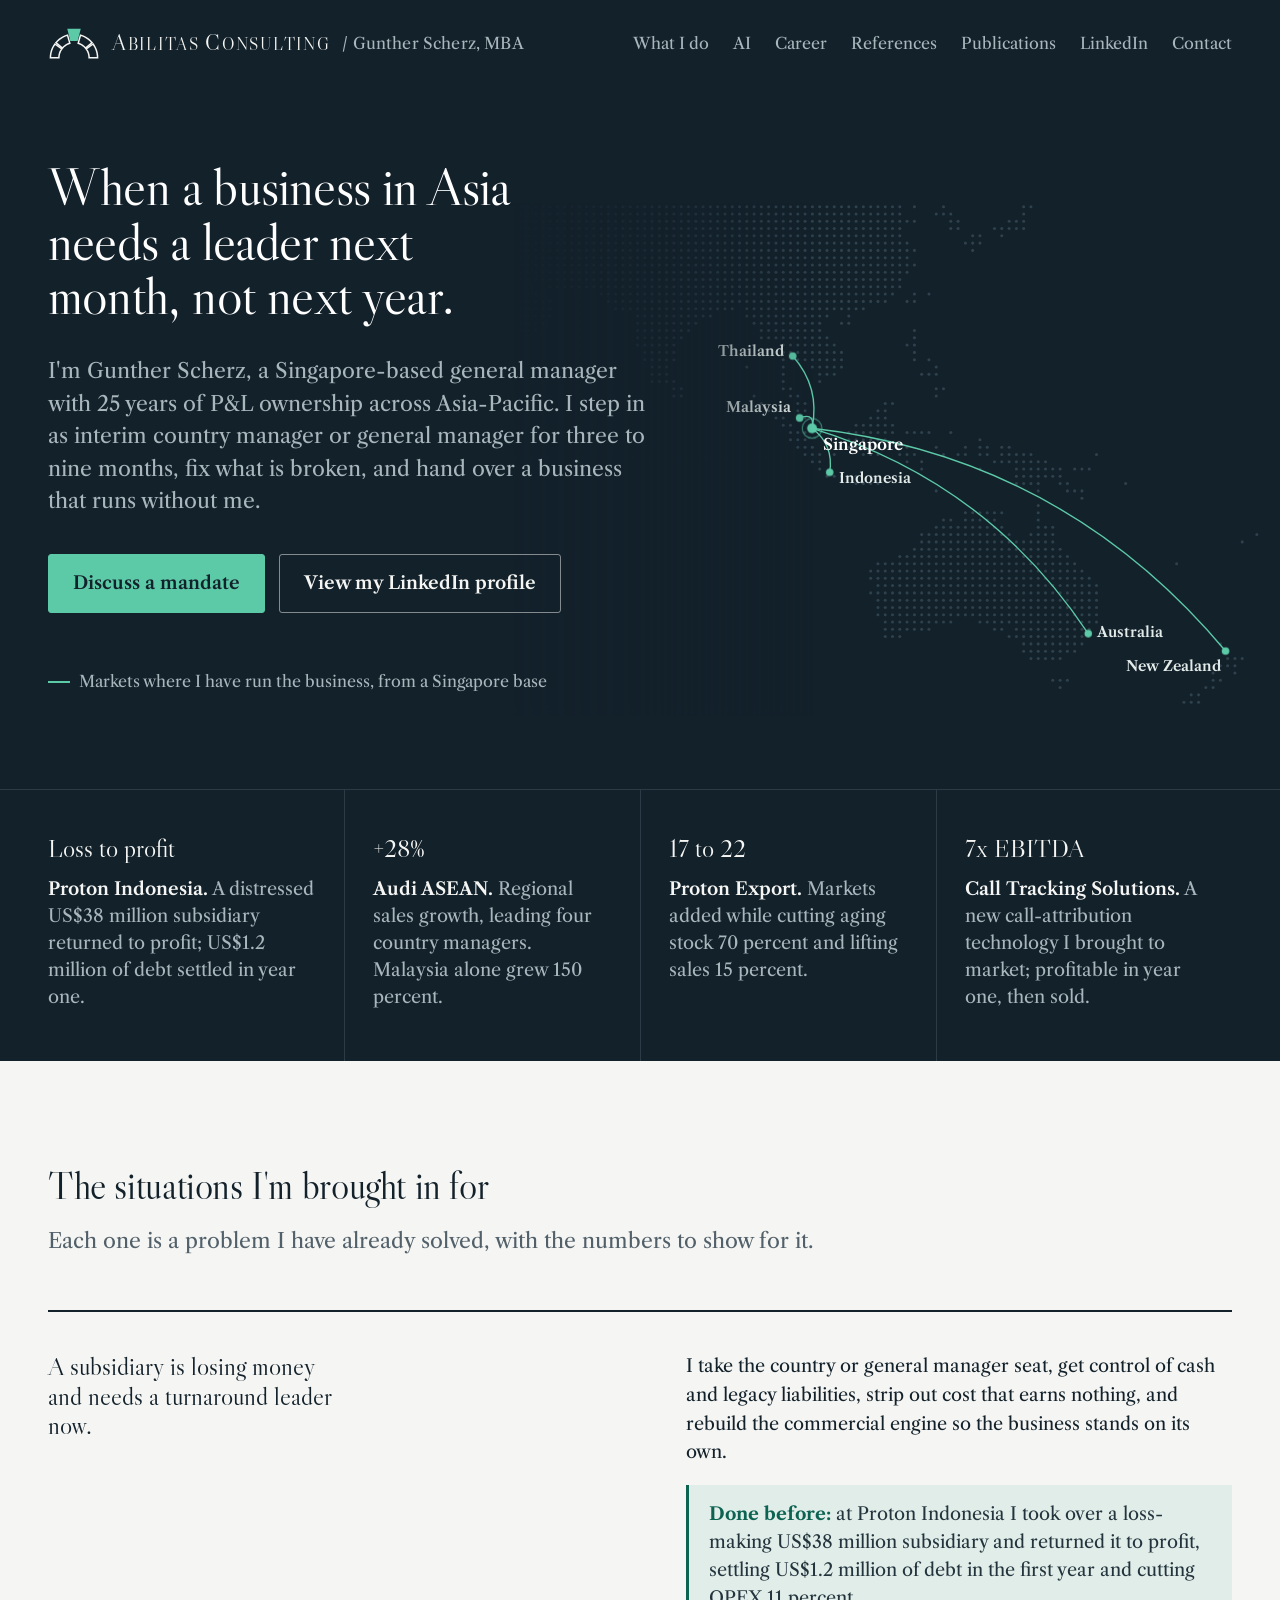
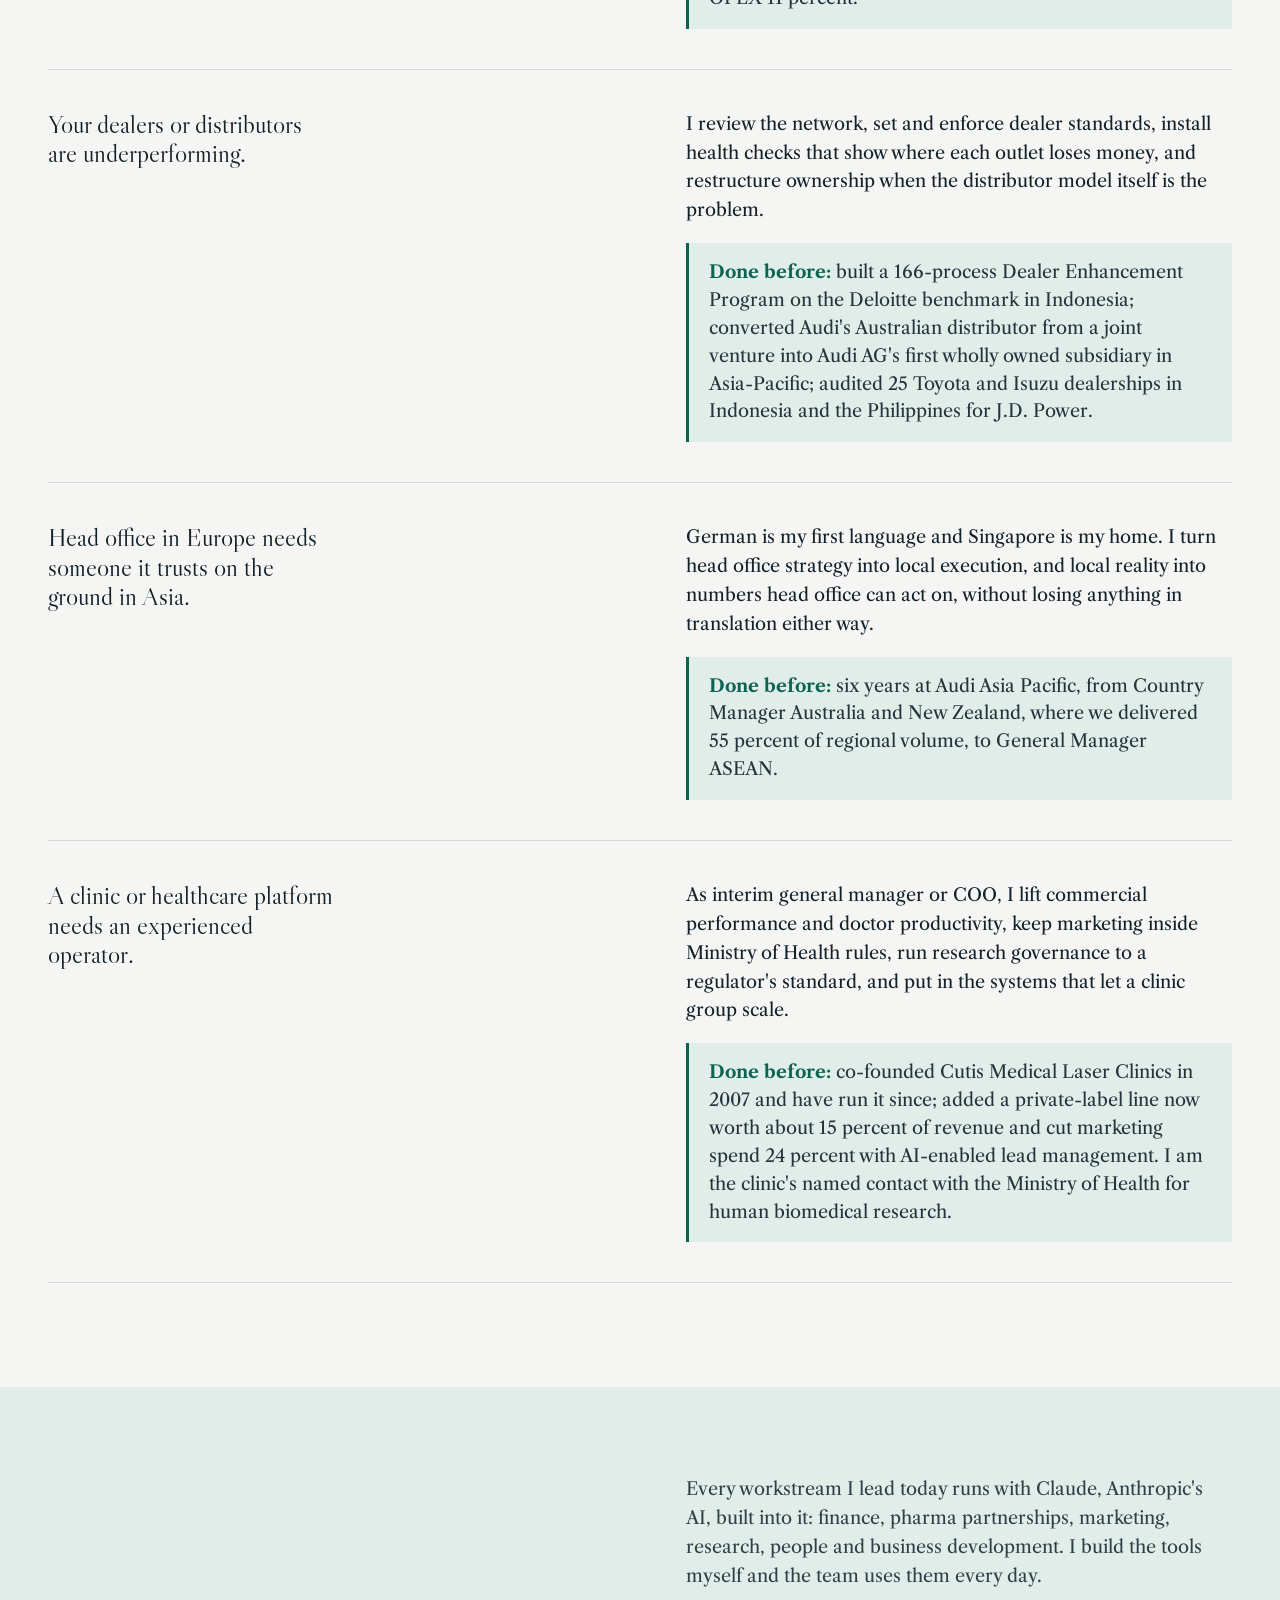
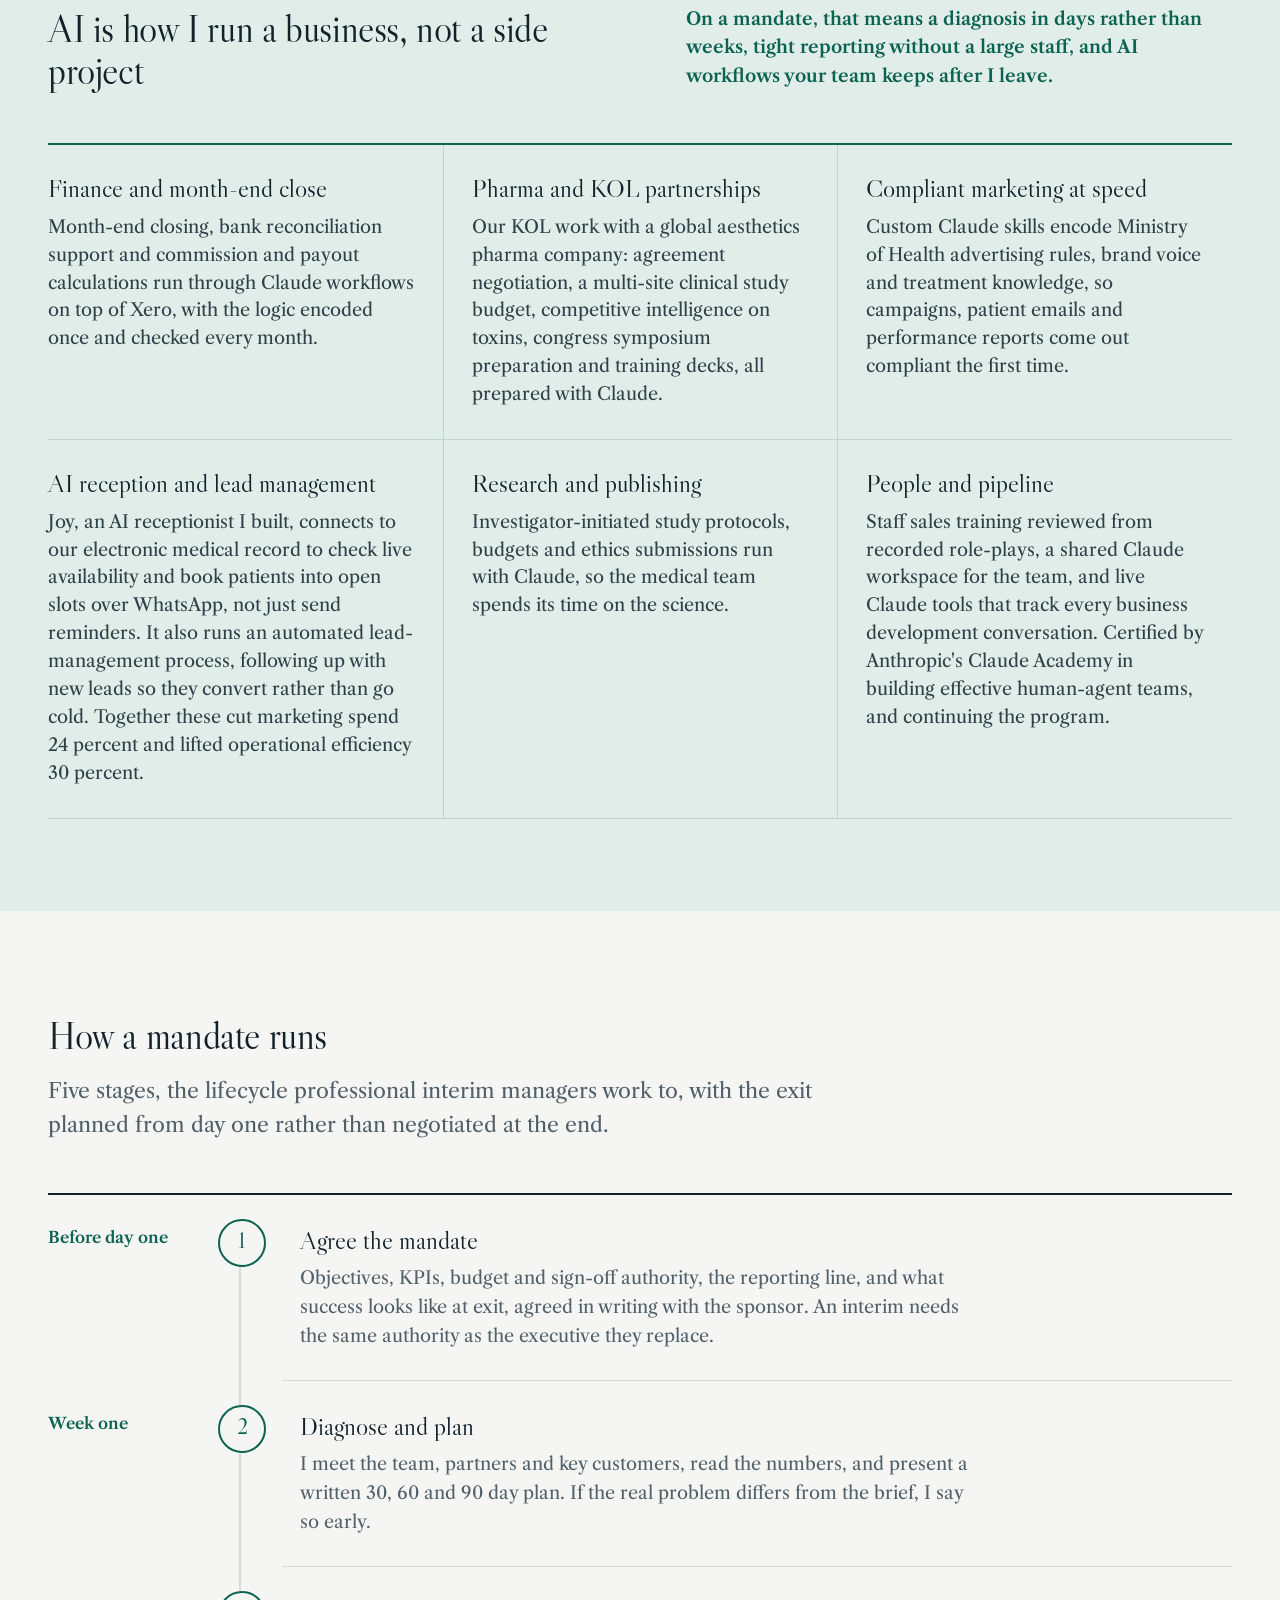
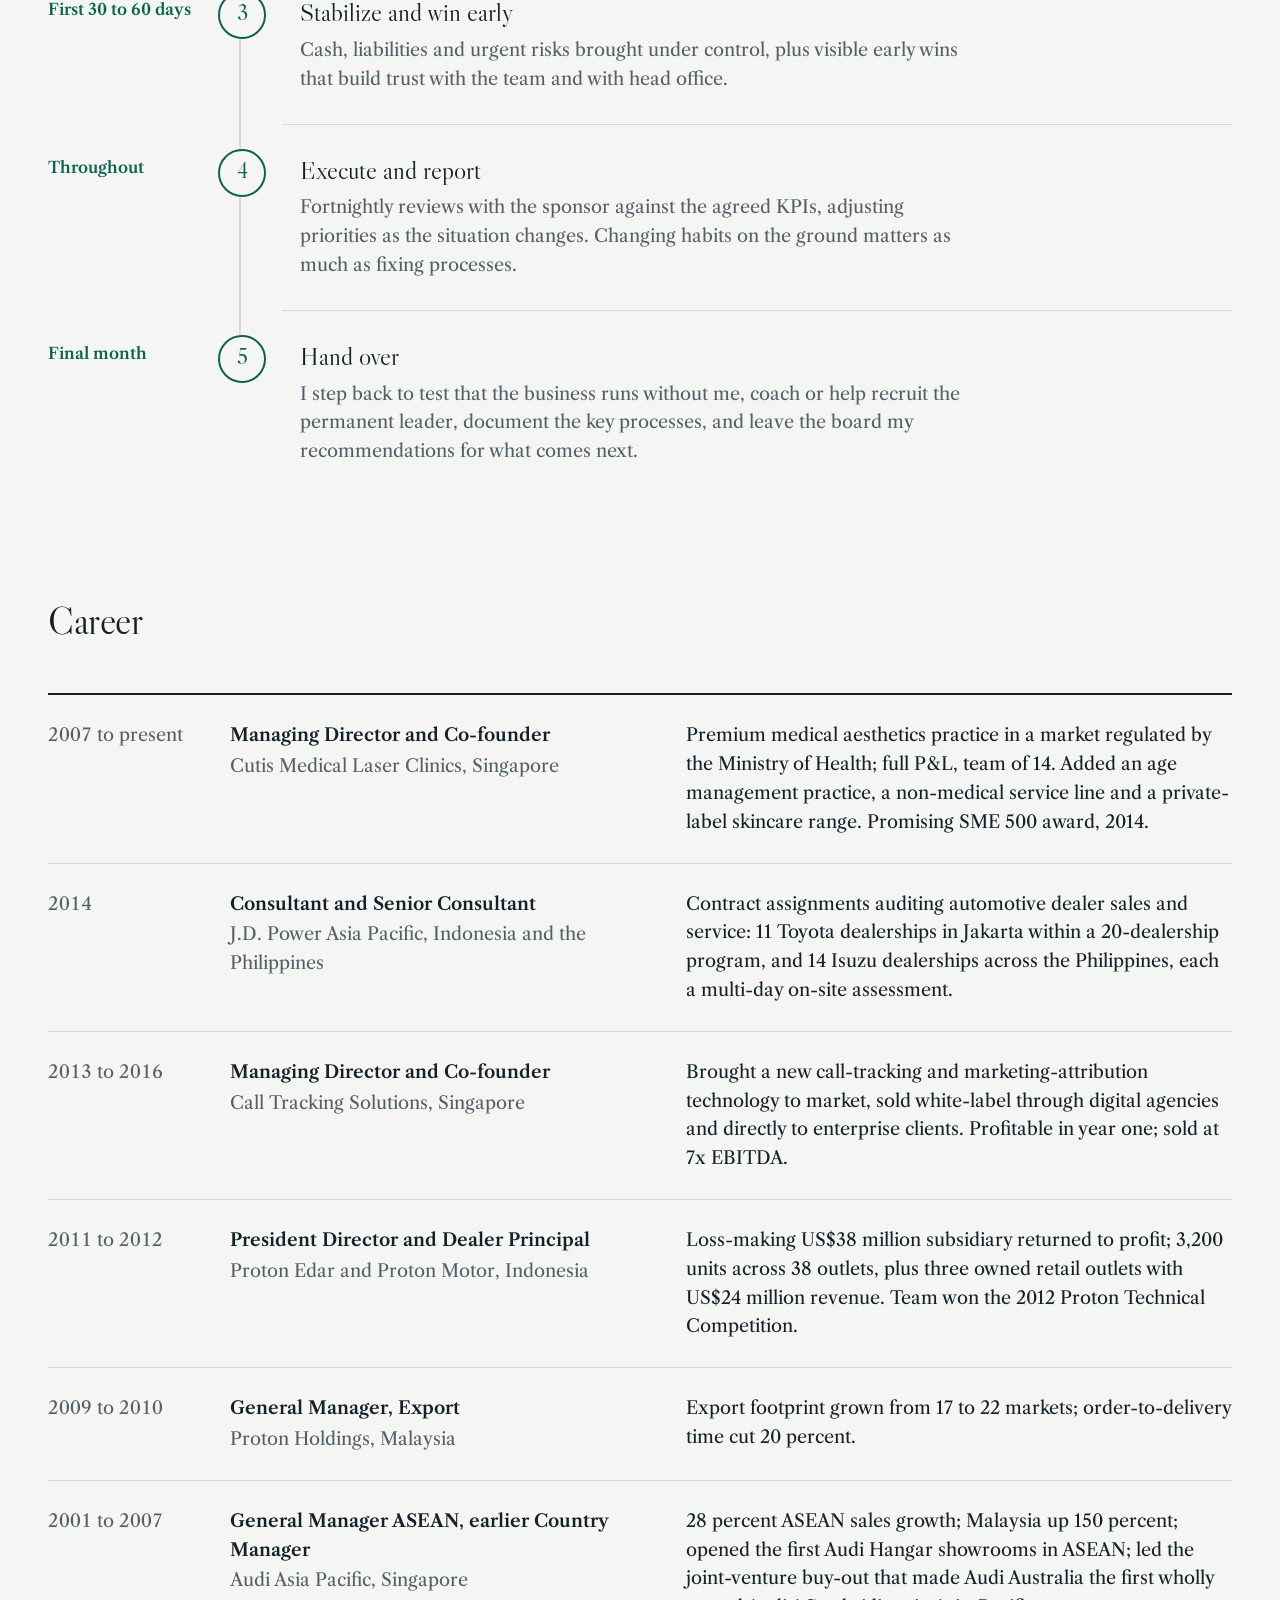
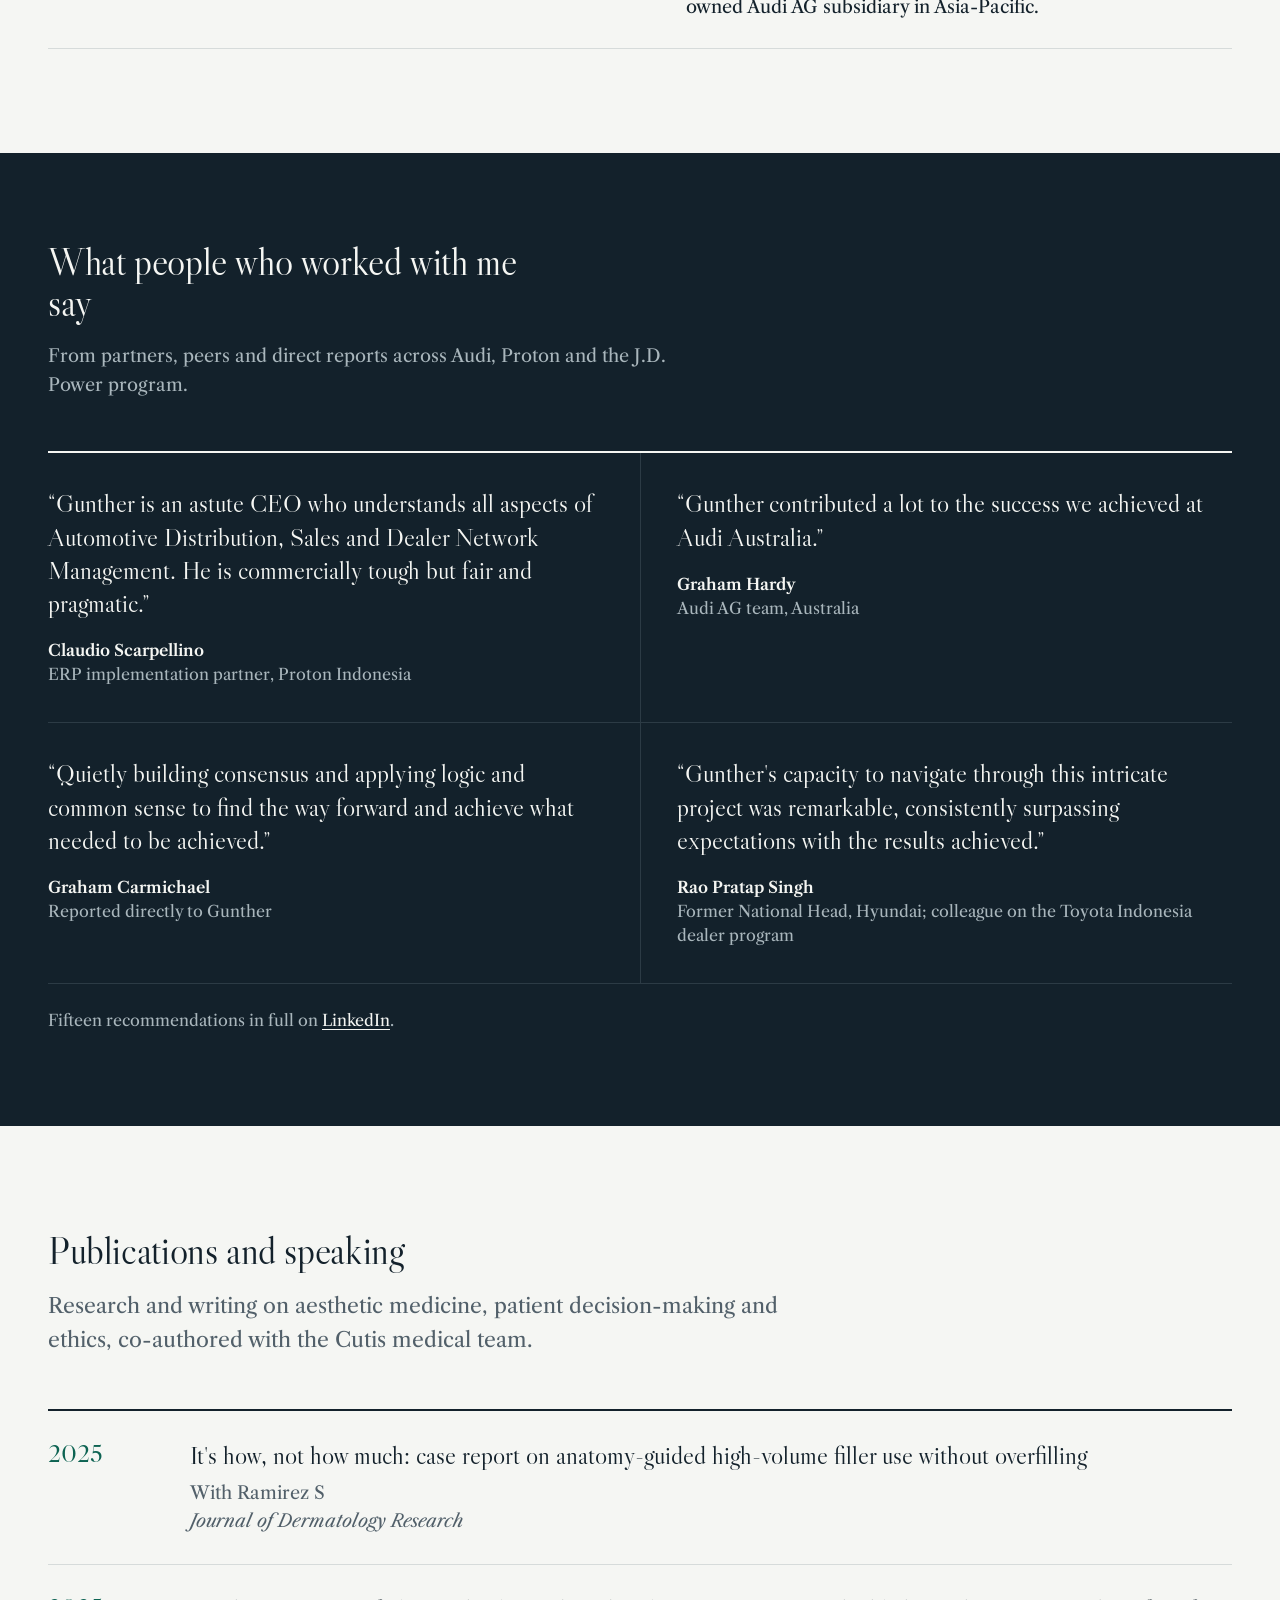
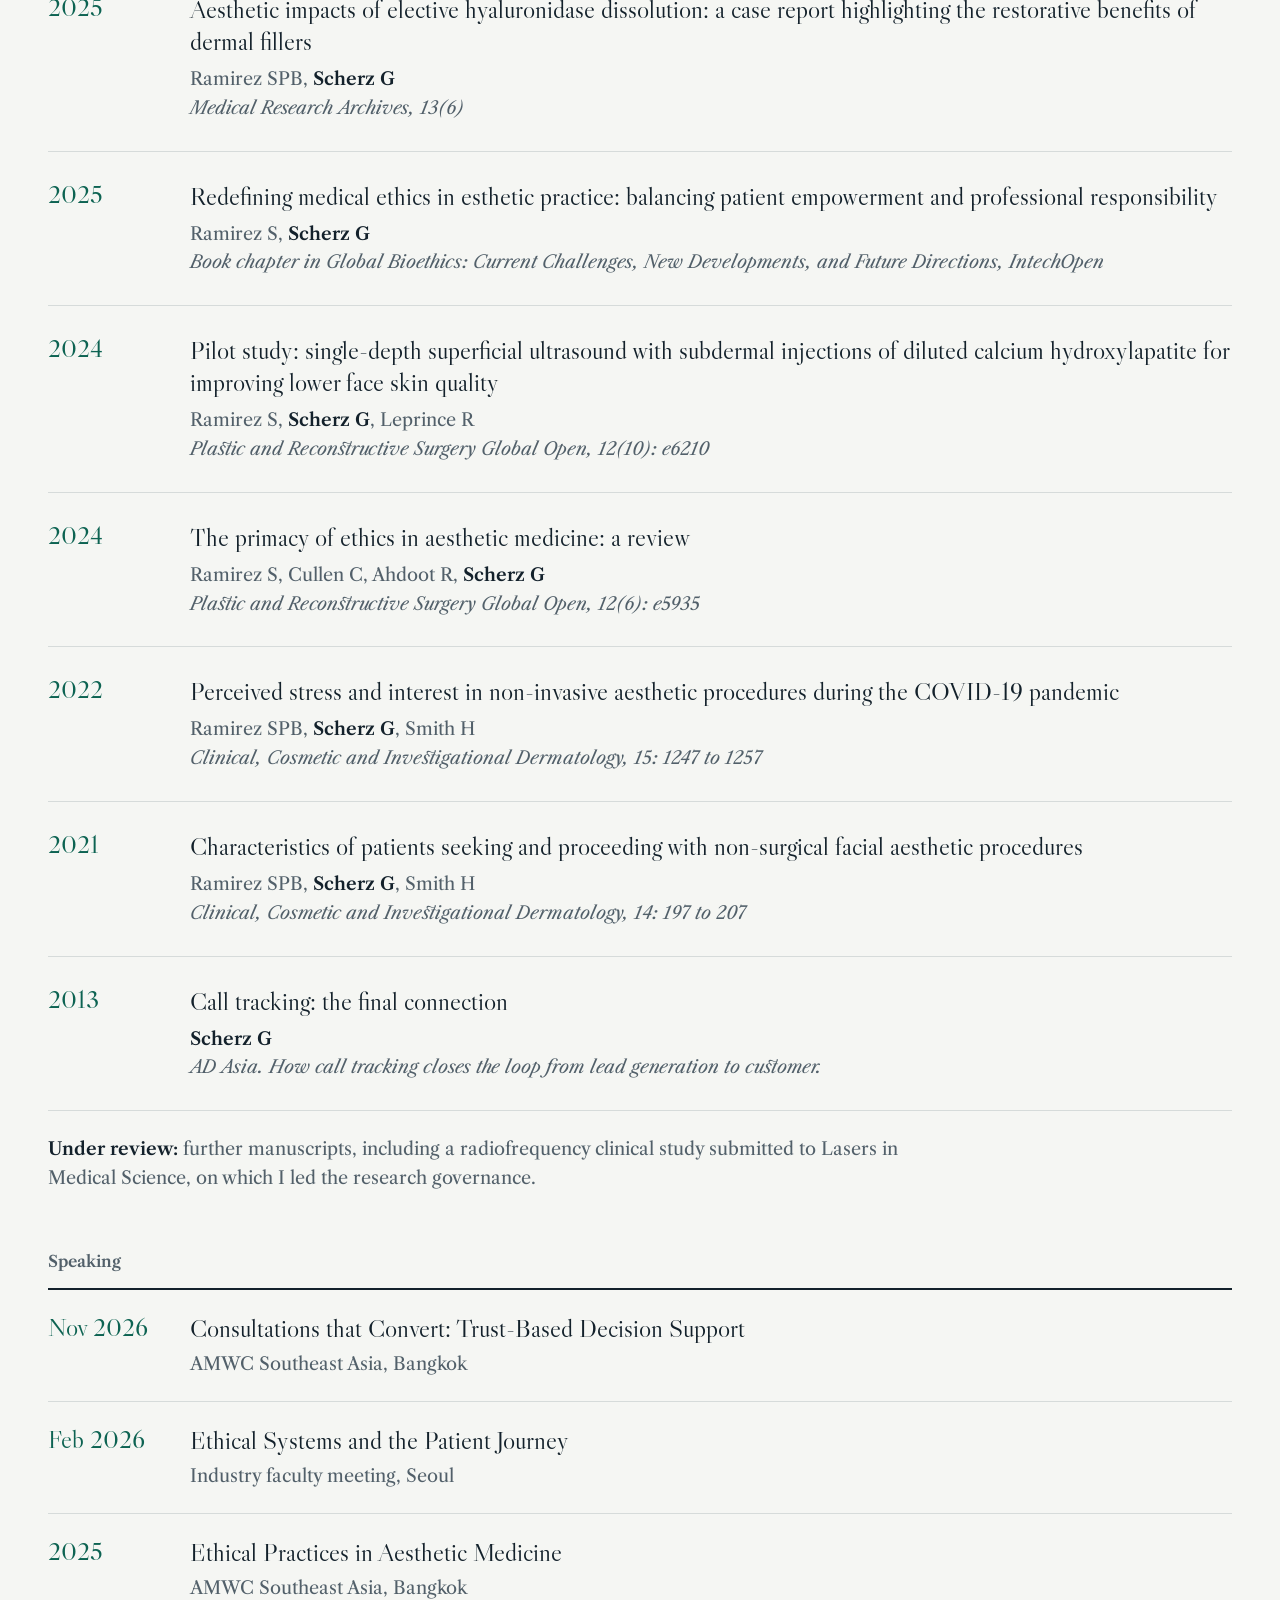
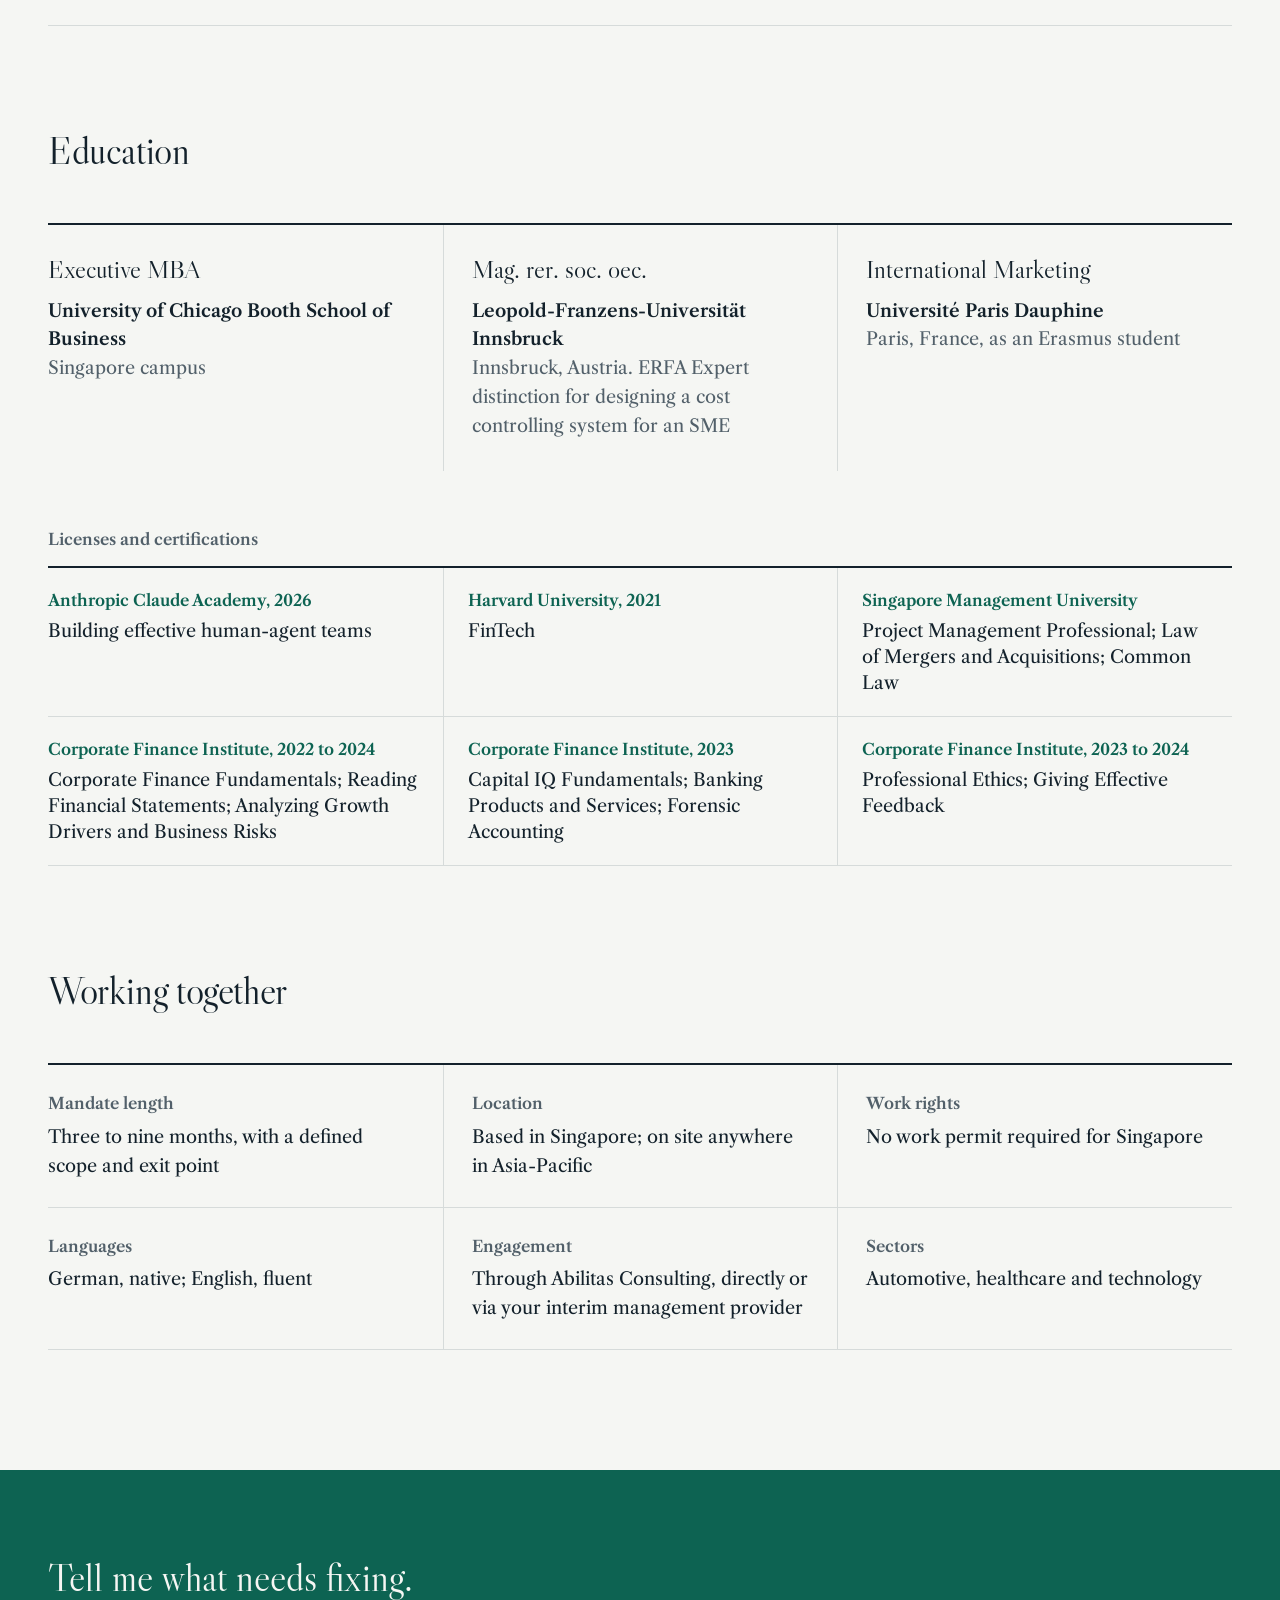
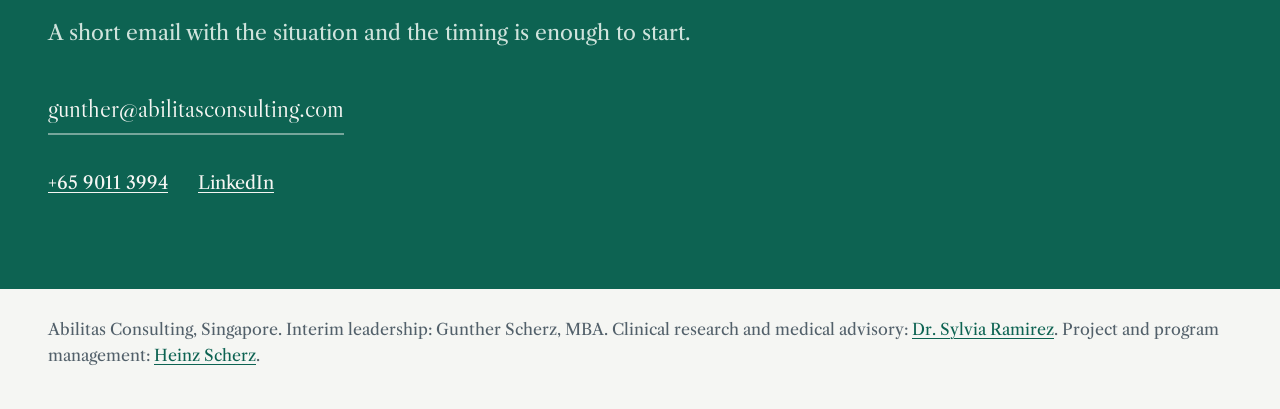
==== commit f479c35a: "Add Heinz Scherz as third practice: project and program management New projects.html practice page, " ====
--- a/interim.html
+++ b/interim.html
@@ -560,7 +560,7 @@
   </div>
 </section>
 
-<div class="wrap"><footer>Abilitas Consulting, Singapore. Interim leadership: Gunther Scherz, MBA. Clinical research and medical advisory: <a href="medical.html">Dr. Sylvia Ramirez</a>.</footer></div>
+<div class="wrap"><footer>Abilitas Consulting, Singapore. Interim leadership: Gunther Scherz, MBA. Clinical research and medical advisory: <a href="medical.html">Dr. Sylvia Ramirez</a>. Project and program management: <a href="projects.html">Heinz Scherz</a>.</footer></div>
 
 </body>
 </html>
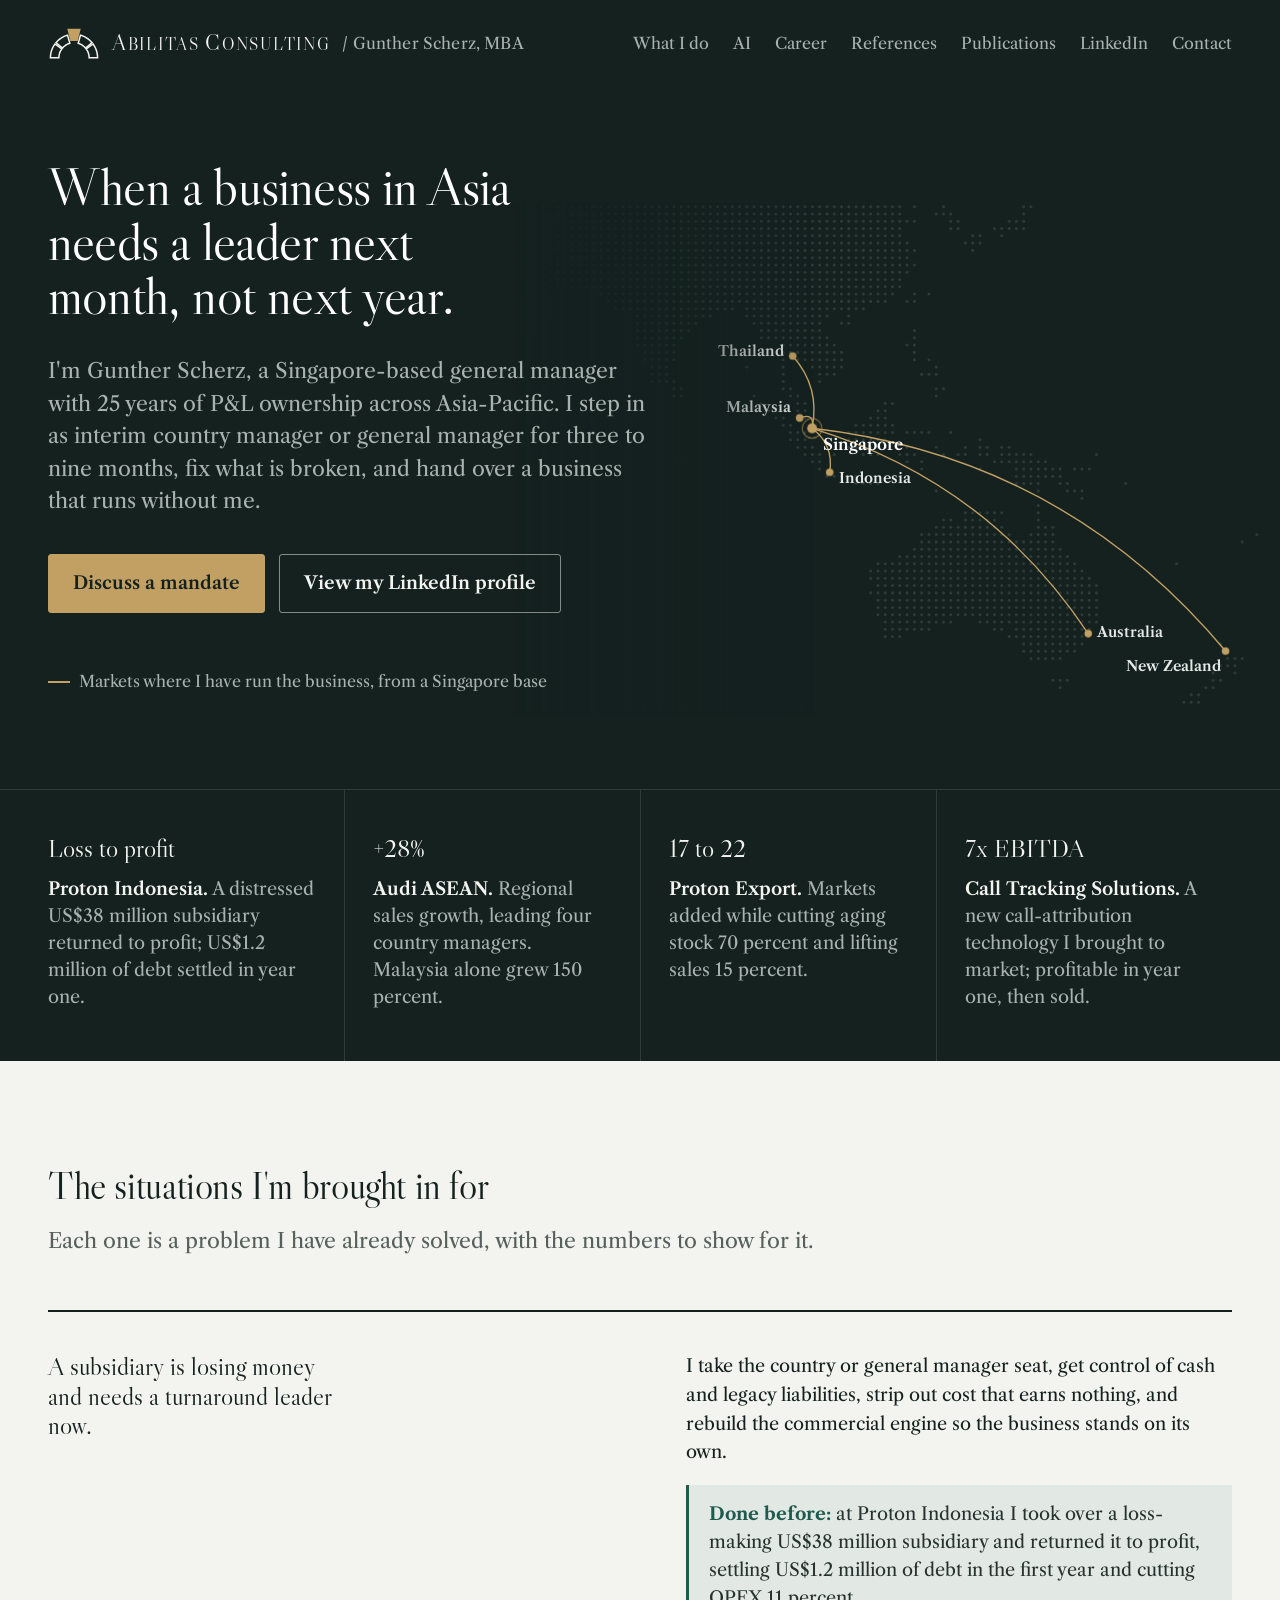
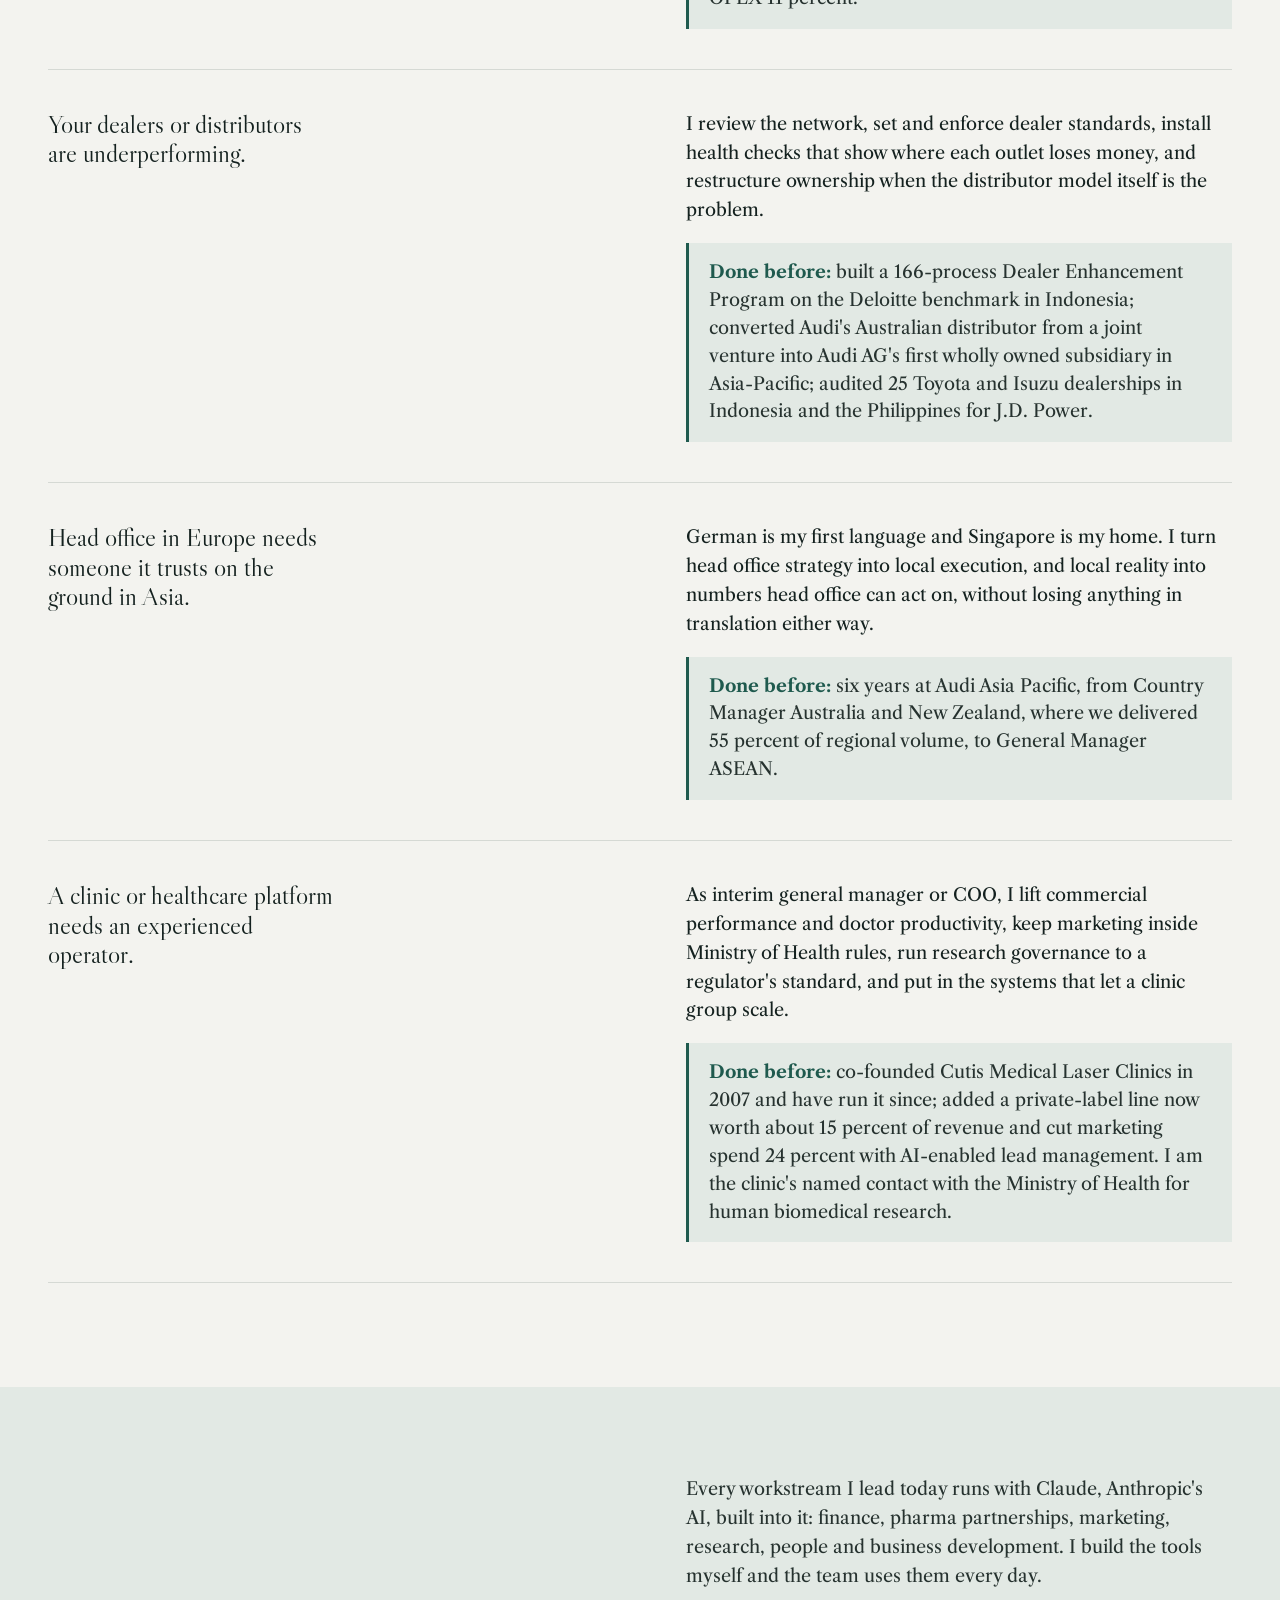
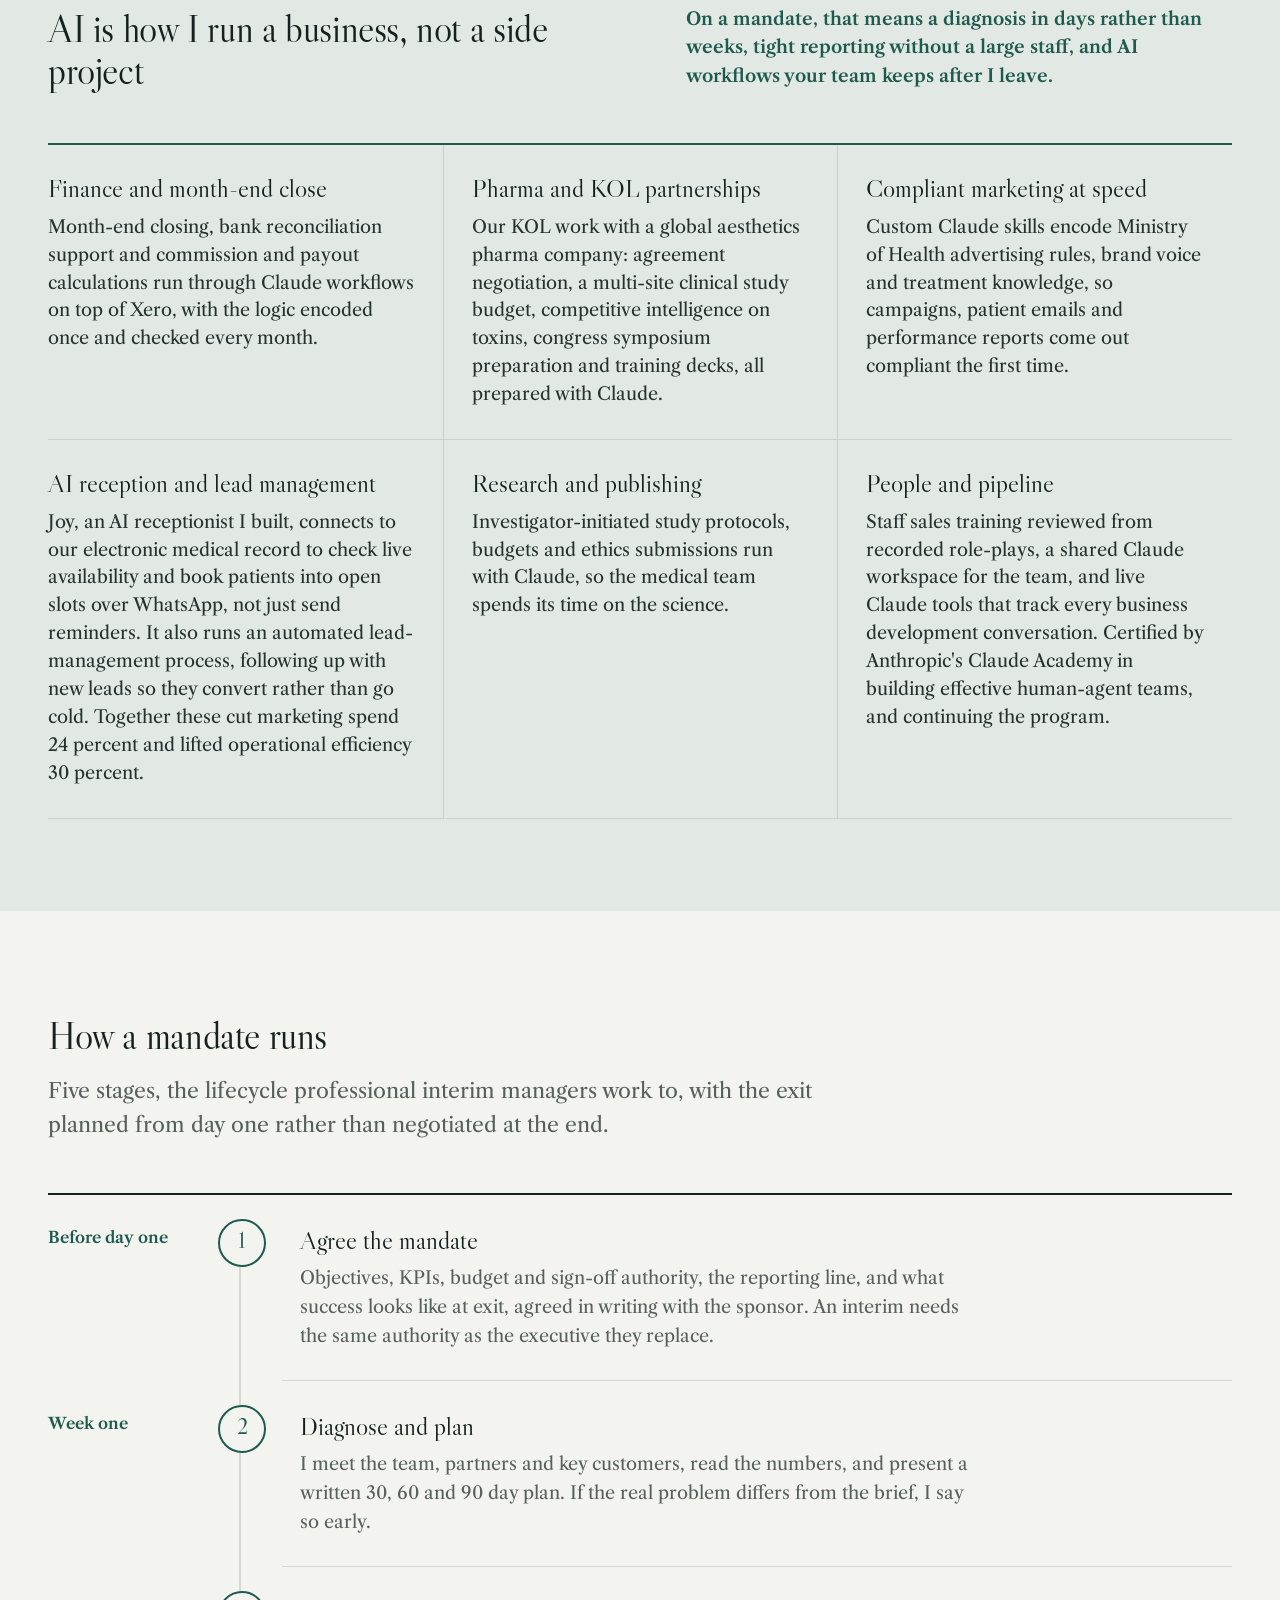
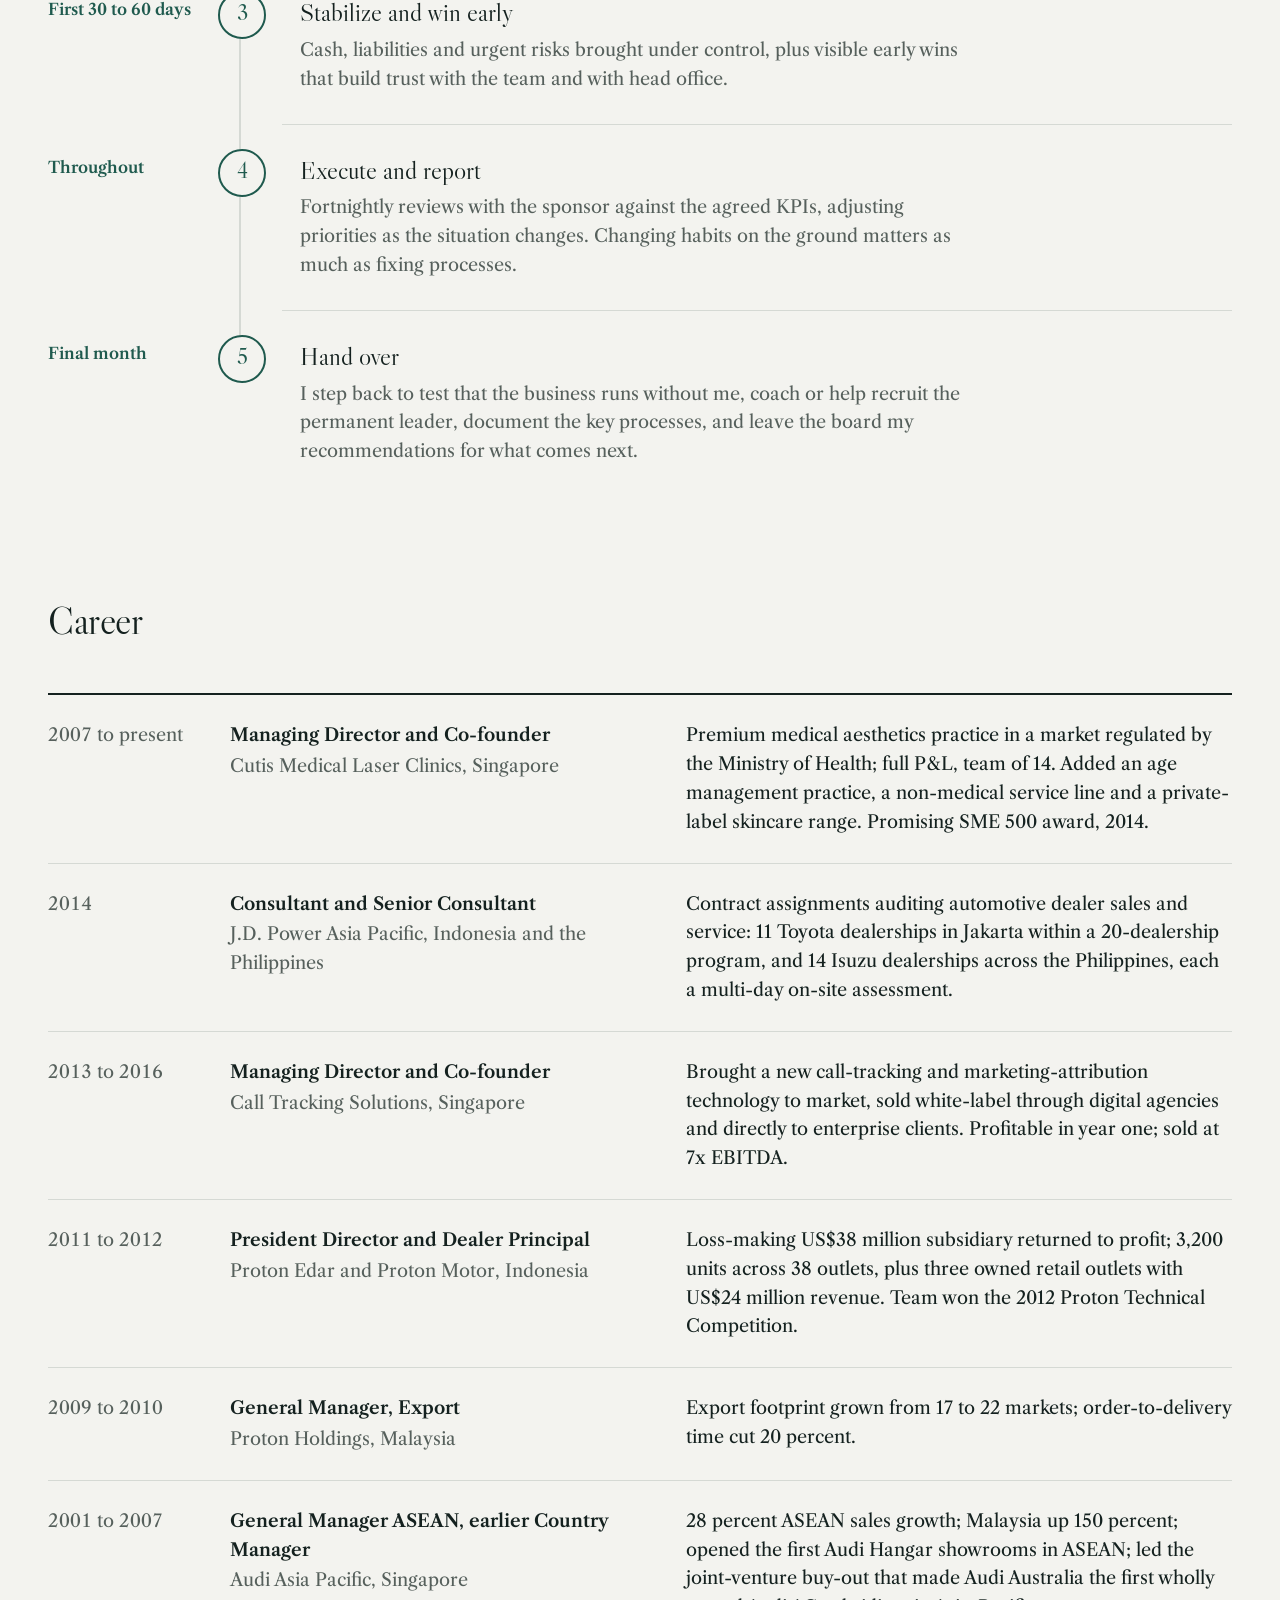
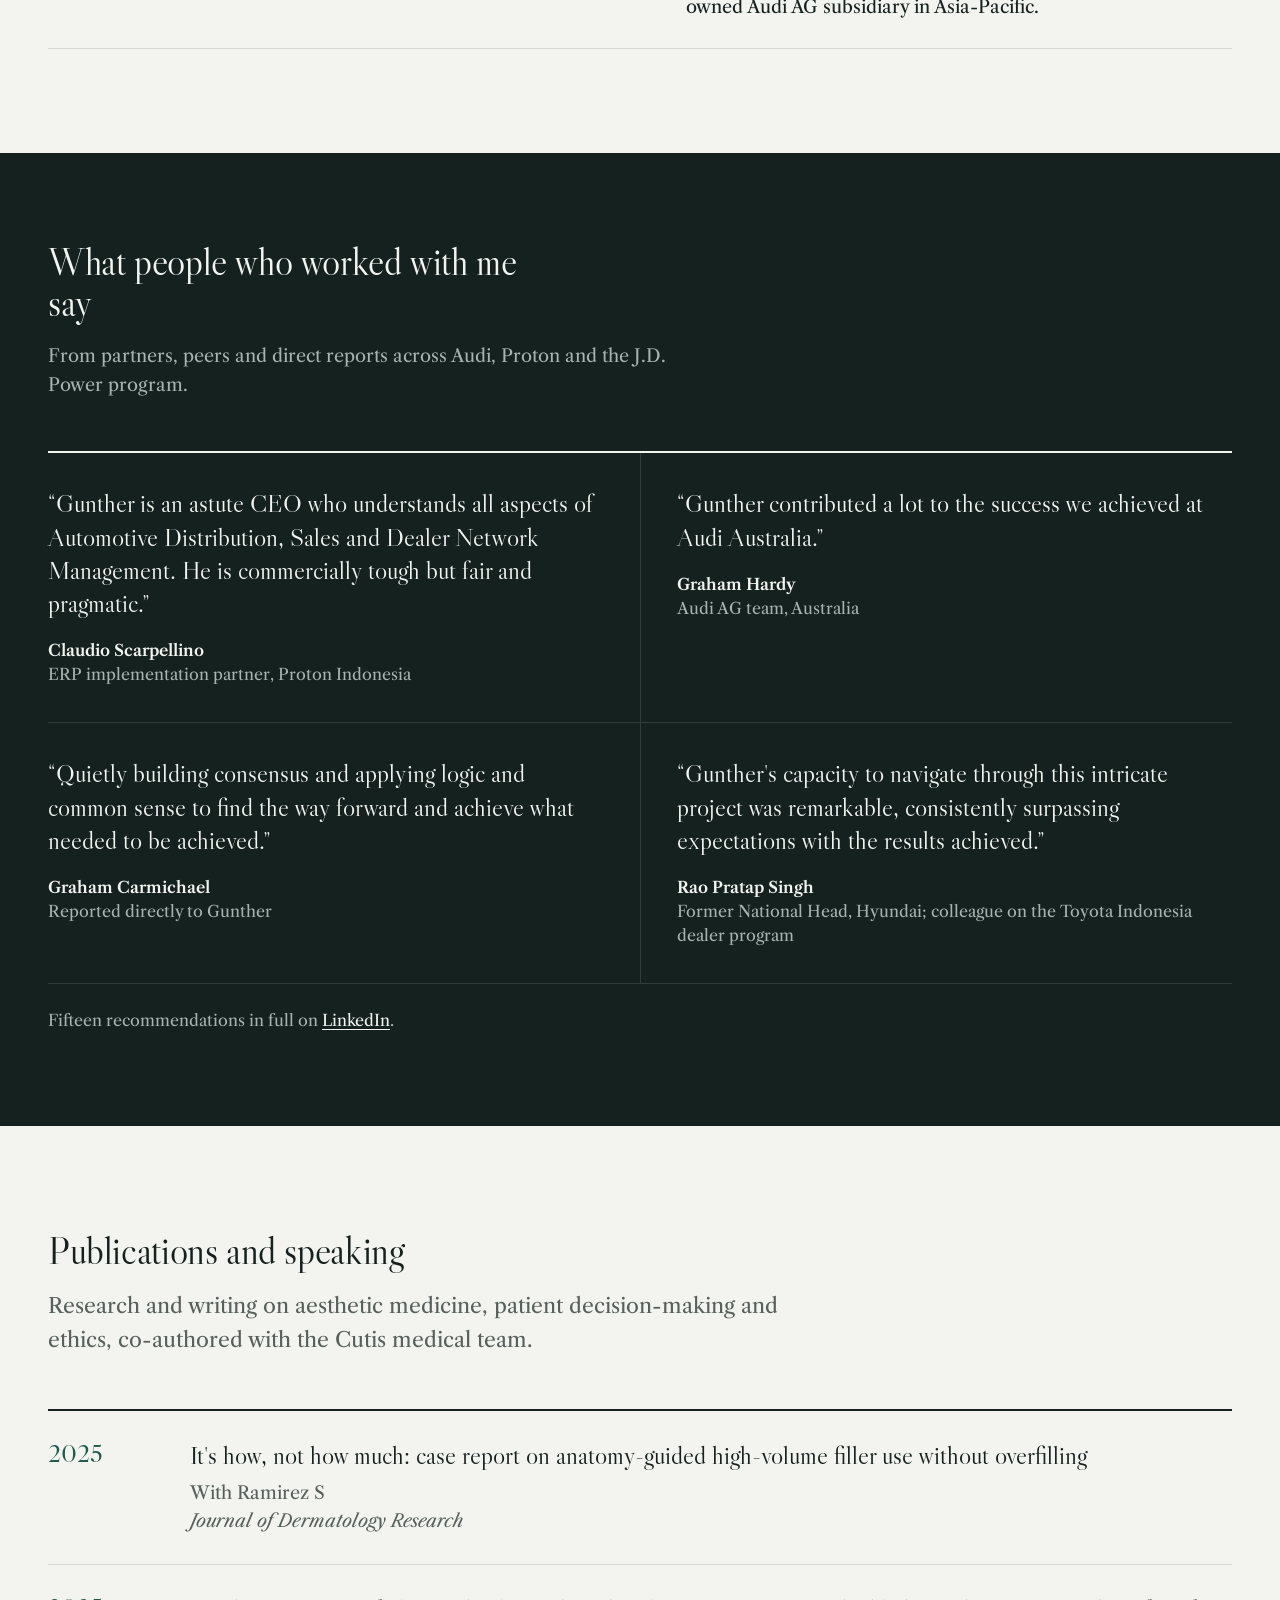
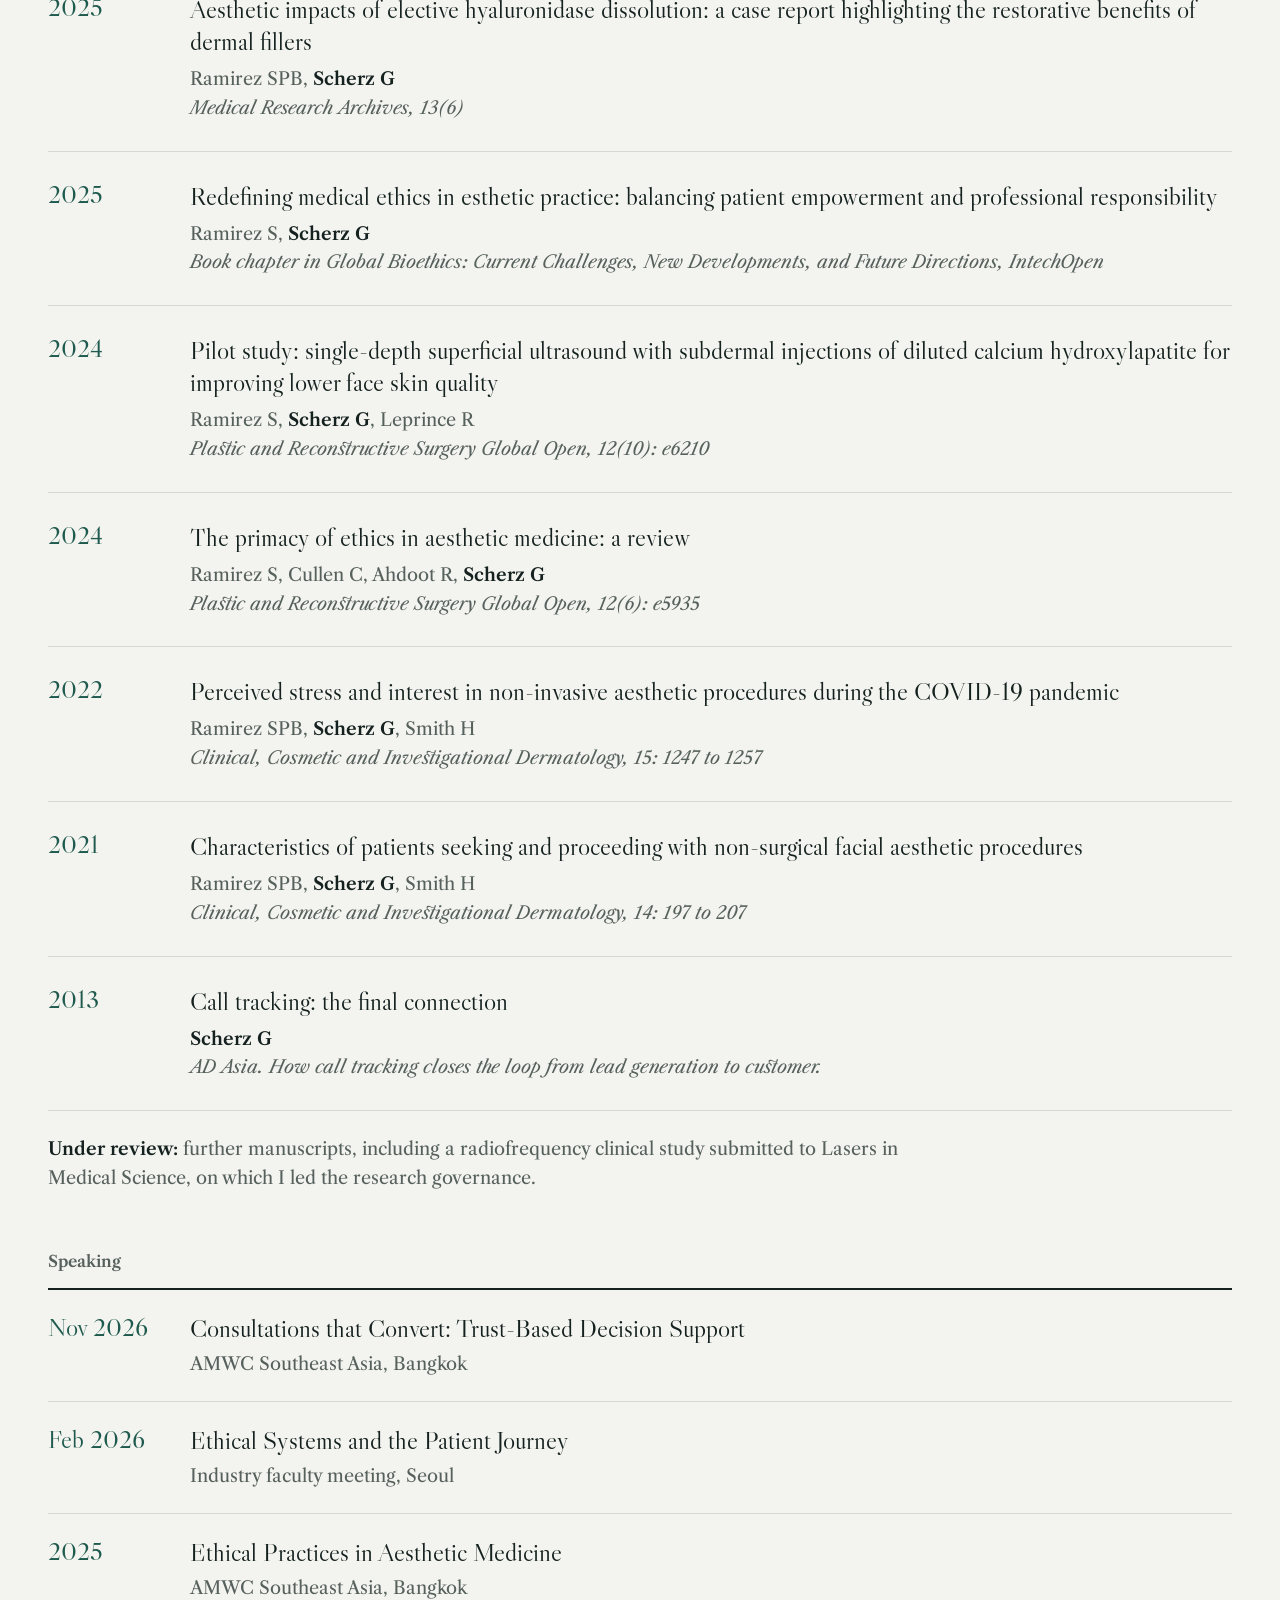
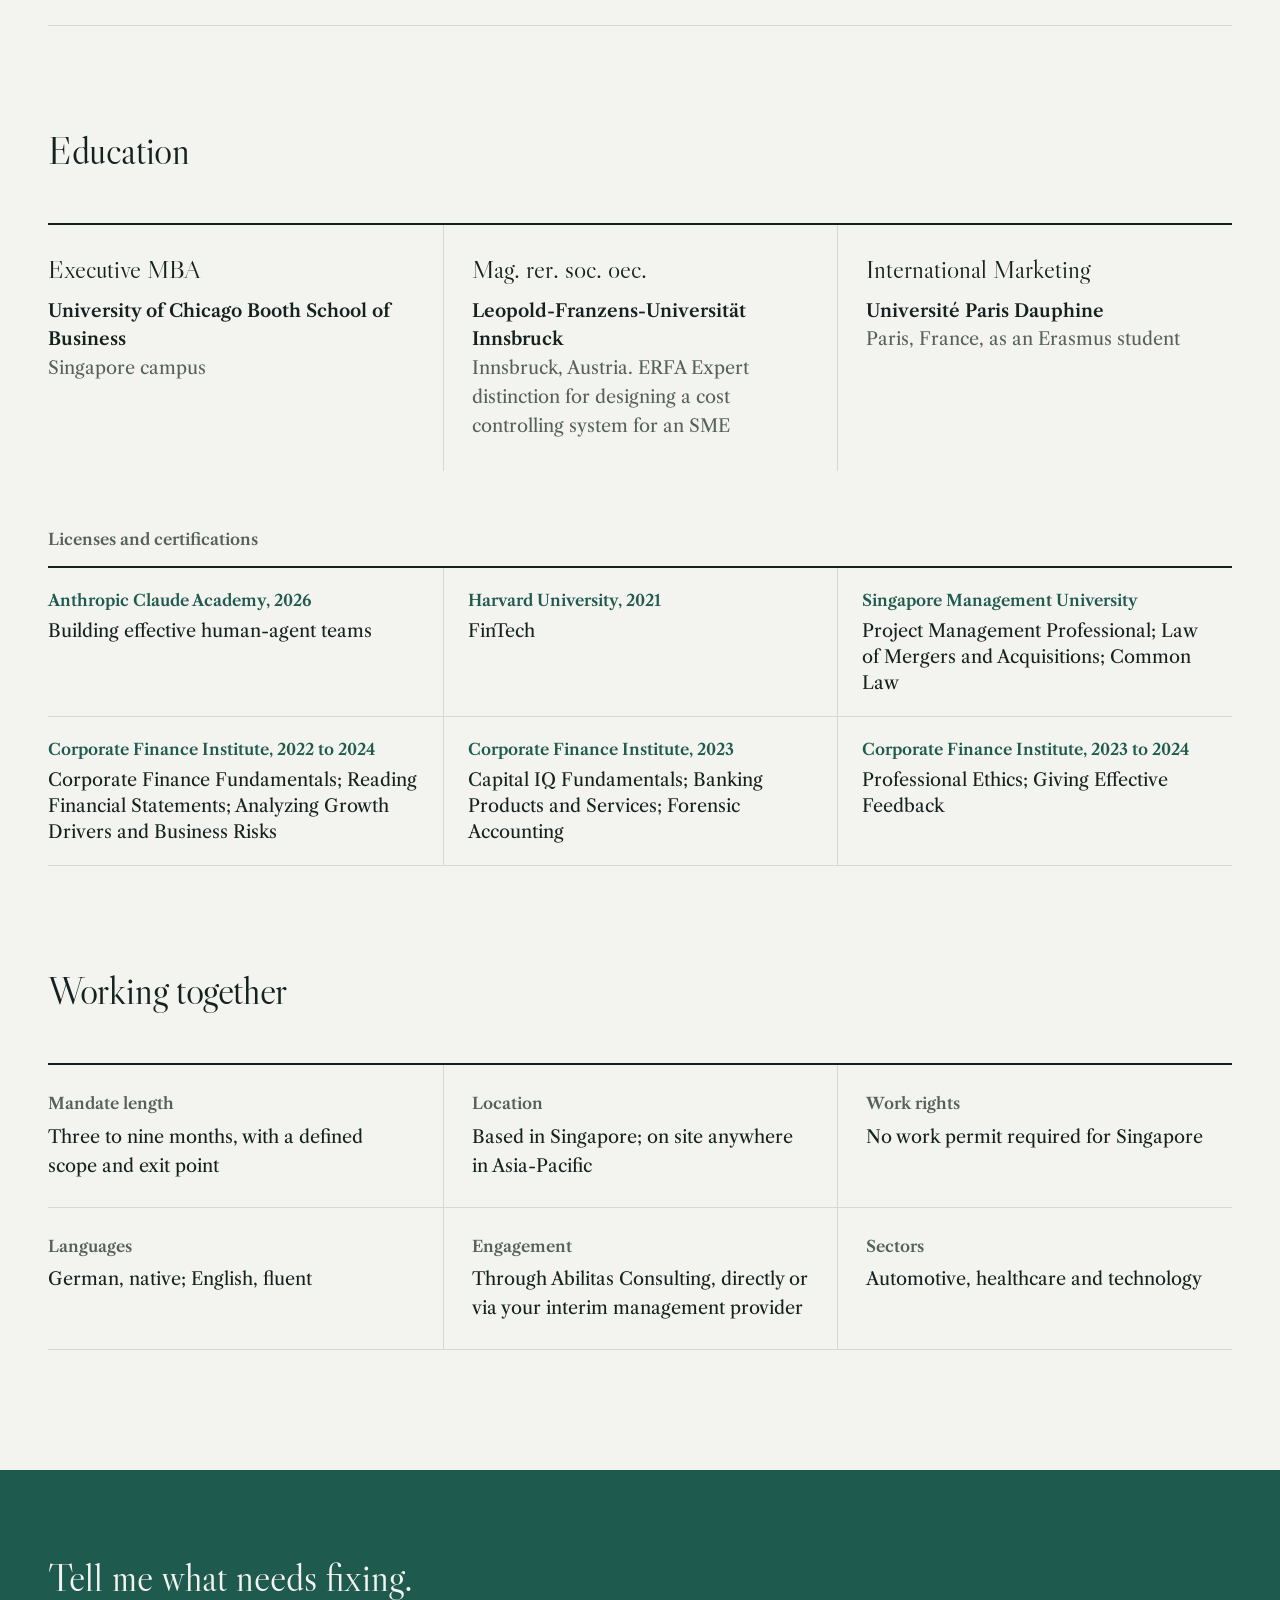
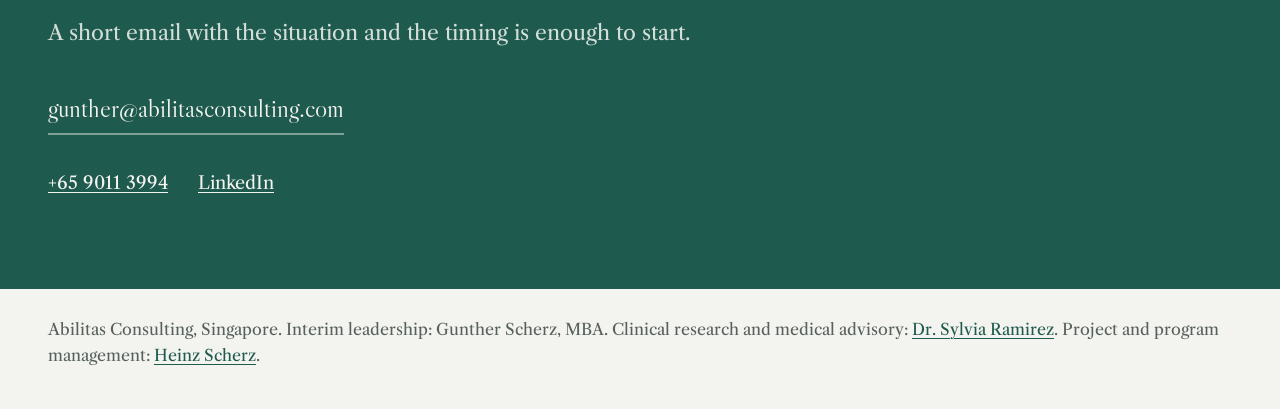
==== commit 056f8ef7: "Keystone palette: basalt, verdigris and brass across all pages Three principals on one dark band in " ====
--- a/interim.html
+++ b/interim.html
@@ -14,15 +14,15 @@
 <link href="https://fonts.googleapis.com/css2?family=Libre+Caslon+Display&family=Libre+Caslon+Text:ital,wght@0,400;0,700;1,400&display=swap" rel="stylesheet">
 <style>
 :root{
-  --paper:#F5F6F3;
-  --ink:#13212B;
-  --muted:#52606A;
-  --rule:#D6DBDA;
-  --jade:#0D6352;
-  --jade-tint:#E1EDE8;
-  --glow:#5CC9A7;
-  --on-ink:#F5F6F3;
-  --on-ink-muted:#A9B6BC;
+  --paper:#F3F3EF;
+  --ink:#14211F;
+  --muted:#56605C;
+  --rule:#D5D9D4;
+  --jade:#1F5A4E;
+  --jade-tint:#E2E9E4;
+  --glow:#C2A063;
+  --on-ink:#F3F3EF;
+  --on-ink-muted:#A8B2AE;
   --display:"Libre Caslon Display",Georgia,"Times New Roman",serif;
   --text:"Libre Caslon Text",Georgia,"Times New Roman",serif;
   --wide:1120px;
@@ -38,7 +38,7 @@
 
 /* Stage: dark opening with route map */
 .stage{background:var(--ink);color:var(--on-ink);position:relative;overflow:hidden}
-.stage::after{content:"";position:absolute;left:0;right:0;bottom:0;height:1px;background:#2C3B45}
+.stage::after{content:"";position:absolute;left:0;right:0;bottom:0;height:1px;background:#2E3D3A}
 .top{display:flex;justify-content:space-between;align-items:center;padding:26px 0;position:relative;z-index:2}
 .top .name{font-weight:600;letter-spacing:.01em;color:var(--on-ink);text-decoration:none;font-size:17px}
 .top .name .who{font-weight:400;color:var(--on-ink-muted)}
@@ -60,25 +60,25 @@
 .btn.ghost:hover{background:var(--ink);color:var(--on-ink)}
 .stage .btn.primary{background:var(--glow);border-color:var(--glow);color:var(--ink)}
 .stage .btn.primary:hover{background:#FFFFFF;border-color:#FFFFFF}
-.stage .btn.ghost{color:var(--on-ink);border-color:rgba(245,246,243,.5)}
+.stage .btn.ghost{color:var(--on-ink);border-color:rgba(243,243,239,.5)}
 .stage .btn.ghost:hover{background:var(--on-ink);color:var(--ink);border-color:var(--on-ink)}
 .mapwrap{position:absolute;z-index:1;top:50%;transform:translateY(-46%);right:-3%;width:64%;max-width:980px;pointer-events:none}
-.mapwrap::before{content:"";position:absolute;inset:0;background:linear-gradient(90deg,var(--ink) 0%,rgba(19,33,43,.75) 18%,rgba(19,33,43,0) 40%);z-index:1}
+.mapwrap::before{content:"";position:absolute;inset:0;background:linear-gradient(90deg,var(--ink) 0%,rgba(20,33,31,.75) 18%,rgba(20,33,31,0) 40%);z-index:1}
 .map{display:block;width:100%;height:auto}
-.map .land circle{fill:#2F414C}
+.map .land circle{fill:#2C3B38}
 .map .arc{fill:none;stroke-linecap:round}
 .map .arc.ran{stroke:var(--glow);stroke-width:1.8}
-.map .arc.exp{stroke:#8FA3AD;stroke-width:1.2;stroke-dasharray:3 5}
+.map .arc.exp{stroke:#8E9A95;stroke-width:1.2;stroke-dasharray:3 5}
 .map .pt.ran,.map .pt.home{fill:var(--glow)}
-.map .pt.exp{fill:#B8C6CC}
+.map .pt.exp{fill:#B5BFBA}
 .map .home-ring{fill:none;stroke:var(--glow);stroke-width:1.5;opacity:.6}
-.map text{font-family:var(--text);font-size:19px;font-weight:600;fill:#E4ECEA}
-.map text.exp{font-weight:500;fill:#9FB0B8;font-size:13px}
+.map text{font-family:var(--text);font-size:19px;font-weight:600;fill:#E6EAE7}
+.map text.exp{font-weight:500;fill:#9DA8A3;font-size:13px}
 .map text.home{font-size:21px;fill:#FFFFFF}
 .maplegend{position:relative;z-index:3;display:flex;flex-wrap:wrap;gap:8px 26px;margin-top:56px;font-size:14px;color:var(--on-ink-muted)}
 .maplegend span{display:inline-flex;align-items:center;gap:9px}
 .maplegend i{display:inline-block;width:22px;height:0;border-top:2px solid var(--glow)}
-.maplegend i.d{border-top:2px dashed #8FA3AD}
+.maplegend i.d{border-top:2px dashed #8E9A95}
 @media (prefers-reduced-motion:no-preference){
   .map .arc{stroke-dasharray:var(--len);stroke-dashoffset:var(--len);animation:draw 1.3s cubic-bezier(.3,.6,.2,1) forwards;animation-delay:calc(.5s + var(--i) * .14s)}
   .map .arc.exp{stroke-dasharray:var(--len);}
@@ -100,7 +100,7 @@
 .results{background:var(--ink);color:var(--on-ink)}
 .results .wrap{display:grid;grid-template-columns:repeat(4,1fr)}
 .result{padding:46px 28px 50px 0}
-.result + .result{padding-left:28px;border-left:1px solid #2C3B45}
+.result + .result{padding-left:28px;border-left:1px solid #2E3D3A}
 .result .fig{font-family:var(--display);font-size:clamp(30px,2.9vw,42px);line-height:1;display:block;margin-bottom:14px;white-space:nowrap}
 .result p{color:var(--on-ink-muted);font-size:16px;line-height:1.5}
 .result p strong{color:var(--on-ink);font-weight:600}
@@ -115,7 +115,7 @@
 .situation{display:grid;grid-template-columns:minmax(0,1fr) minmax(0,1.15fr);gap:56px;padding:40px 0;border-bottom:1px solid var(--rule)}
 .situation h3{font-size:clamp(26px,2.6vw,34px);line-height:1.15;max-width:18ch}
 .situation .do{color:var(--ink)}
-.situation .proof{margin-top:18px;padding:16px 20px;background:var(--jade-tint);border-left:3px solid var(--jade);font-size:16px;color:#23343D;line-height:1.55}
+.situation .proof{margin-top:18px;padding:16px 20px;background:var(--jade-tint);border-left:3px solid var(--jade);font-size:16px;color:#26322F;line-height:1.55}
 .situation .proof b{color:var(--jade);font-weight:700}
 
 /* AI */
@@ -123,13 +123,13 @@
 .ai .wrap{padding-top:88px;padding-bottom:92px}
 .ai .head{display:grid;grid-template-columns:minmax(0,1fr) minmax(0,1fr);gap:72px;align-items:end}
 .ai h2{font-size:clamp(34px,4vw,50px);line-height:1.08;letter-spacing:-.01em}
-.ai .intro{color:#2E4048;max-width:52ch}
+.ai .intro{color:#26322F;max-width:52ch}
 .ai .mandate{margin-top:14px;color:var(--jade);font-weight:600;max-width:52ch}
 .caps{list-style:none;margin:52px 0 0;padding:0;display:grid;grid-template-columns:repeat(3,1fr);border-top:2px solid var(--jade)}
-.caps li{padding:28px 28px 30px 0;border-bottom:1px solid #BFD6CE}
-.caps li:not(:nth-child(3n+1)){padding-left:28px;border-left:1px solid #BFD6CE}
+.caps li{padding:28px 28px 30px 0;border-bottom:1px solid #C8D3CC}
+.caps li:not(:nth-child(3n+1)){padding-left:28px;border-left:1px solid #C8D3CC}
 .caps h3{font-size:24px;line-height:1.2;margin-bottom:10px}
-.caps p{color:#2E4048;font-size:16px;line-height:1.55}
+.caps p{color:#26322F;font-size:16px;line-height:1.55}
 
 /* Mandate timeline */
 .phases{list-style:none;margin:52px 0 0;padding:0;counter-reset:p;border-top:2px solid var(--ink)}
@@ -152,8 +152,8 @@
 .voices h2{font-size:clamp(34px,4vw,50px);line-height:1.08;letter-spacing:-.01em;max-width:20ch}
 .voices .intro{margin-top:18px;color:var(--on-ink-muted);max-width:60ch}
 .quotes{margin:52px 0 0;display:grid;grid-template-columns:repeat(2,1fr);border-top:2px solid var(--on-ink)}
-.quote{margin:0;padding:34px 36px 36px 0;border-bottom:1px solid #2C3B45}
-.quote:nth-child(2n){padding-left:36px;padding-right:0;border-left:1px solid #2C3B45}
+.quote{margin:0;padding:34px 36px 36px 0;border-bottom:1px solid #2E3D3A}
+.quote:nth-child(2n){padding-left:36px;padding-right:0;border-left:1px solid #2E3D3A}
 .quote blockquote{margin:0;font-family:var(--display);font-size:clamp(22px,2.2vw,28px);line-height:1.3}
 .quote figcaption{margin-top:18px;font-size:15px;color:var(--on-ink-muted);line-height:1.5}
 .quote figcaption b{display:block;color:var(--on-ink);font-weight:600;font-size:16px}
@@ -212,8 +212,8 @@
 .contact{margin-top:120px;background:var(--jade);color:var(--on-ink)}
 .contact .wrap{padding-top:88px;padding-bottom:92px}
 .contact h2{font-size:clamp(36px,4.6vw,60px);line-height:1.05;max-width:16ch}
-.contact .intro{color:#CFE3DC;margin-top:18px;max-width:52ch}
-.contact .mail{display:inline-block;margin-top:38px;font-family:var(--display);font-size:clamp(28px,3.8vw,48px);color:var(--on-ink);text-decoration:none;border-bottom:2px solid rgba(245,246,243,.45);padding-bottom:4px}
+.contact .intro{color:#D3DED9;margin-top:18px;max-width:52ch}
+.contact .mail{display:inline-block;margin-top:38px;font-family:var(--display);font-size:clamp(28px,3.8vw,48px);color:var(--on-ink);text-decoration:none;border-bottom:2px solid rgba(243,243,239,.45);padding-bottom:4px}
 .contact .mail:hover{border-bottom-color:var(--on-ink)}
 .contact .alt{display:flex;flex-wrap:wrap;gap:30px;margin-top:34px;font-size:17px}
 .contact .alt a{color:var(--on-ink)}
@@ -243,14 +243,14 @@
   .results .wrap{grid-template-columns:1fr 1fr}
   .result{padding:34px 20px 36px 0}
   .result + .result{padding-left:20px}
-  .result:nth-child(3){padding-left:0;border-left:none;border-top:1px solid #2C3B45}
-  .result:nth-child(4){border-top:1px solid #2C3B45}
+  .result:nth-child(3){padding-left:0;border-left:none;border-top:1px solid #2E3D3A}
+  .result:nth-child(4){border-top:1px solid #2E3D3A}
   .situation{grid-template-columns:1fr;gap:18px}
   .ai .wrap{padding-top:68px;padding-bottom:72px}
   .ai .head{grid-template-columns:1fr;gap:20px}
   .caps{grid-template-columns:1fr 1fr}
   .caps li,.caps li:not(:nth-child(3n+1)){padding:24px 20px 26px 0;border-left:none}
-  .caps li:nth-child(2n){padding-left:20px;border-left:1px solid #BFD6CE}
+  .caps li:nth-child(2n){padding-left:20px;border-left:1px solid #C8D3CC}
   .ai{margin-top:80px}
   .phases li{grid-template-columns:52px minmax(0,1fr)}
   .phases .when{grid-column:2;grid-row:1;padding:26px 0 0 14px}
@@ -285,7 +285,7 @@
   .top nav{gap:16px}
   .top nav .hide-sm{display:none}
   .results .wrap{grid-template-columns:1fr}
-  .result,.result + .result,.result:nth-child(3){padding:28px 0;border-left:none;border-top:1px solid #2C3B45}
+  .result,.result + .result,.result:nth-child(3){padding:28px 0;border-left:none;border-top:1px solid #2E3D3A}
   .result:first-child{border-top:none}
   .terms{grid-template-columns:1fr}
   .term,.term:nth-child(2n){padding:20px 0;border-left:none}
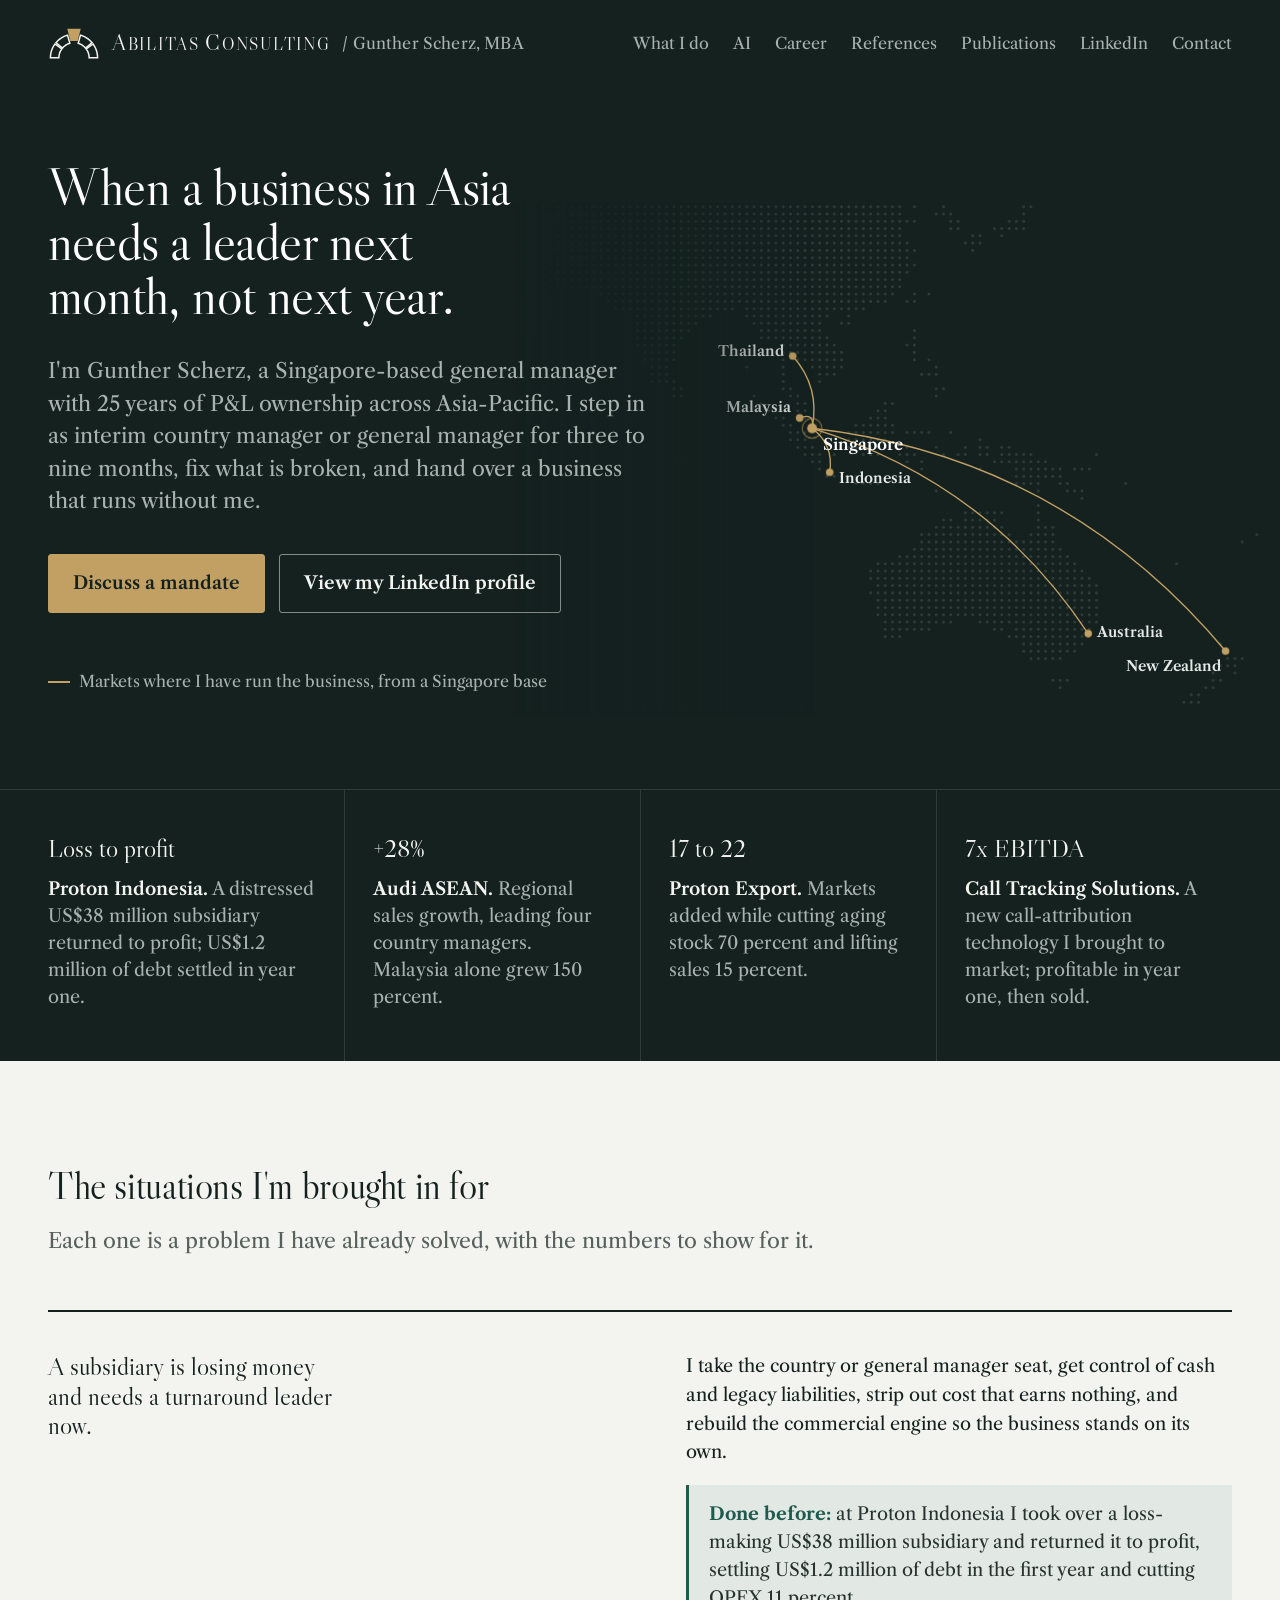
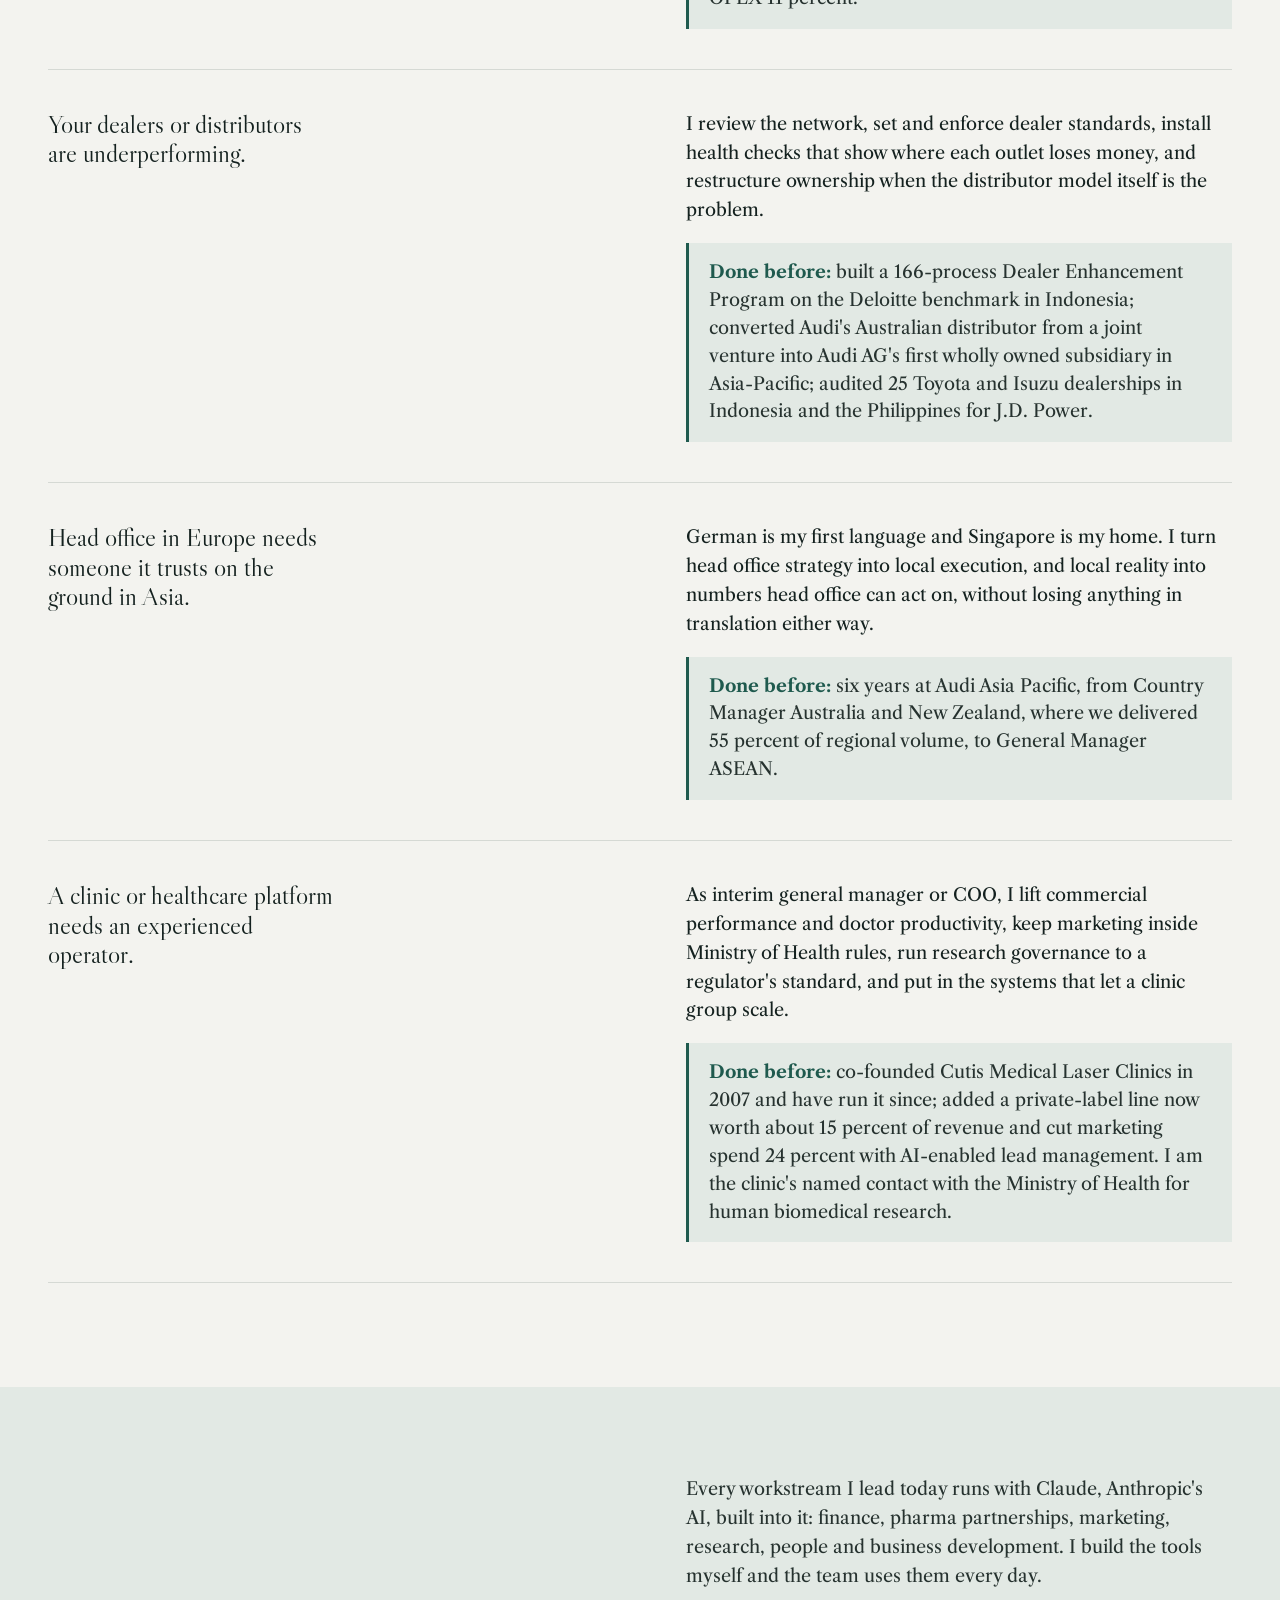
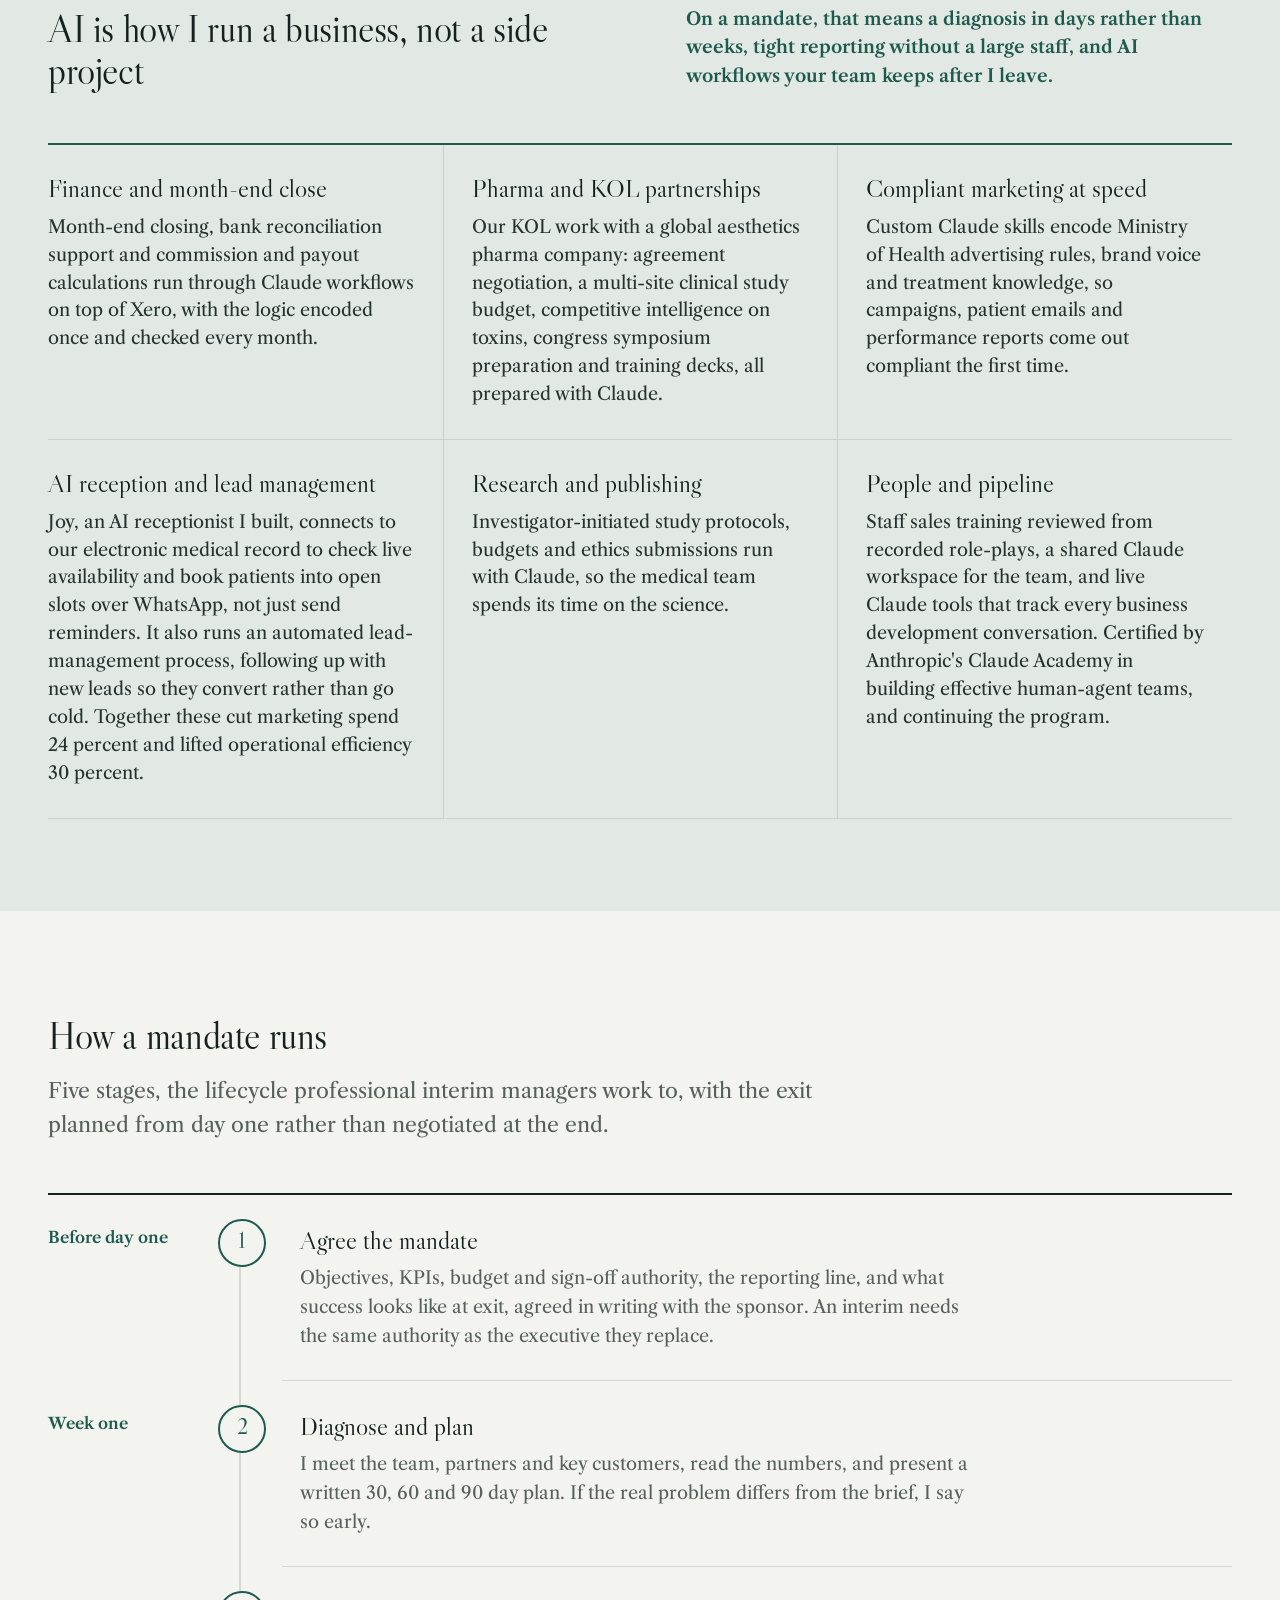
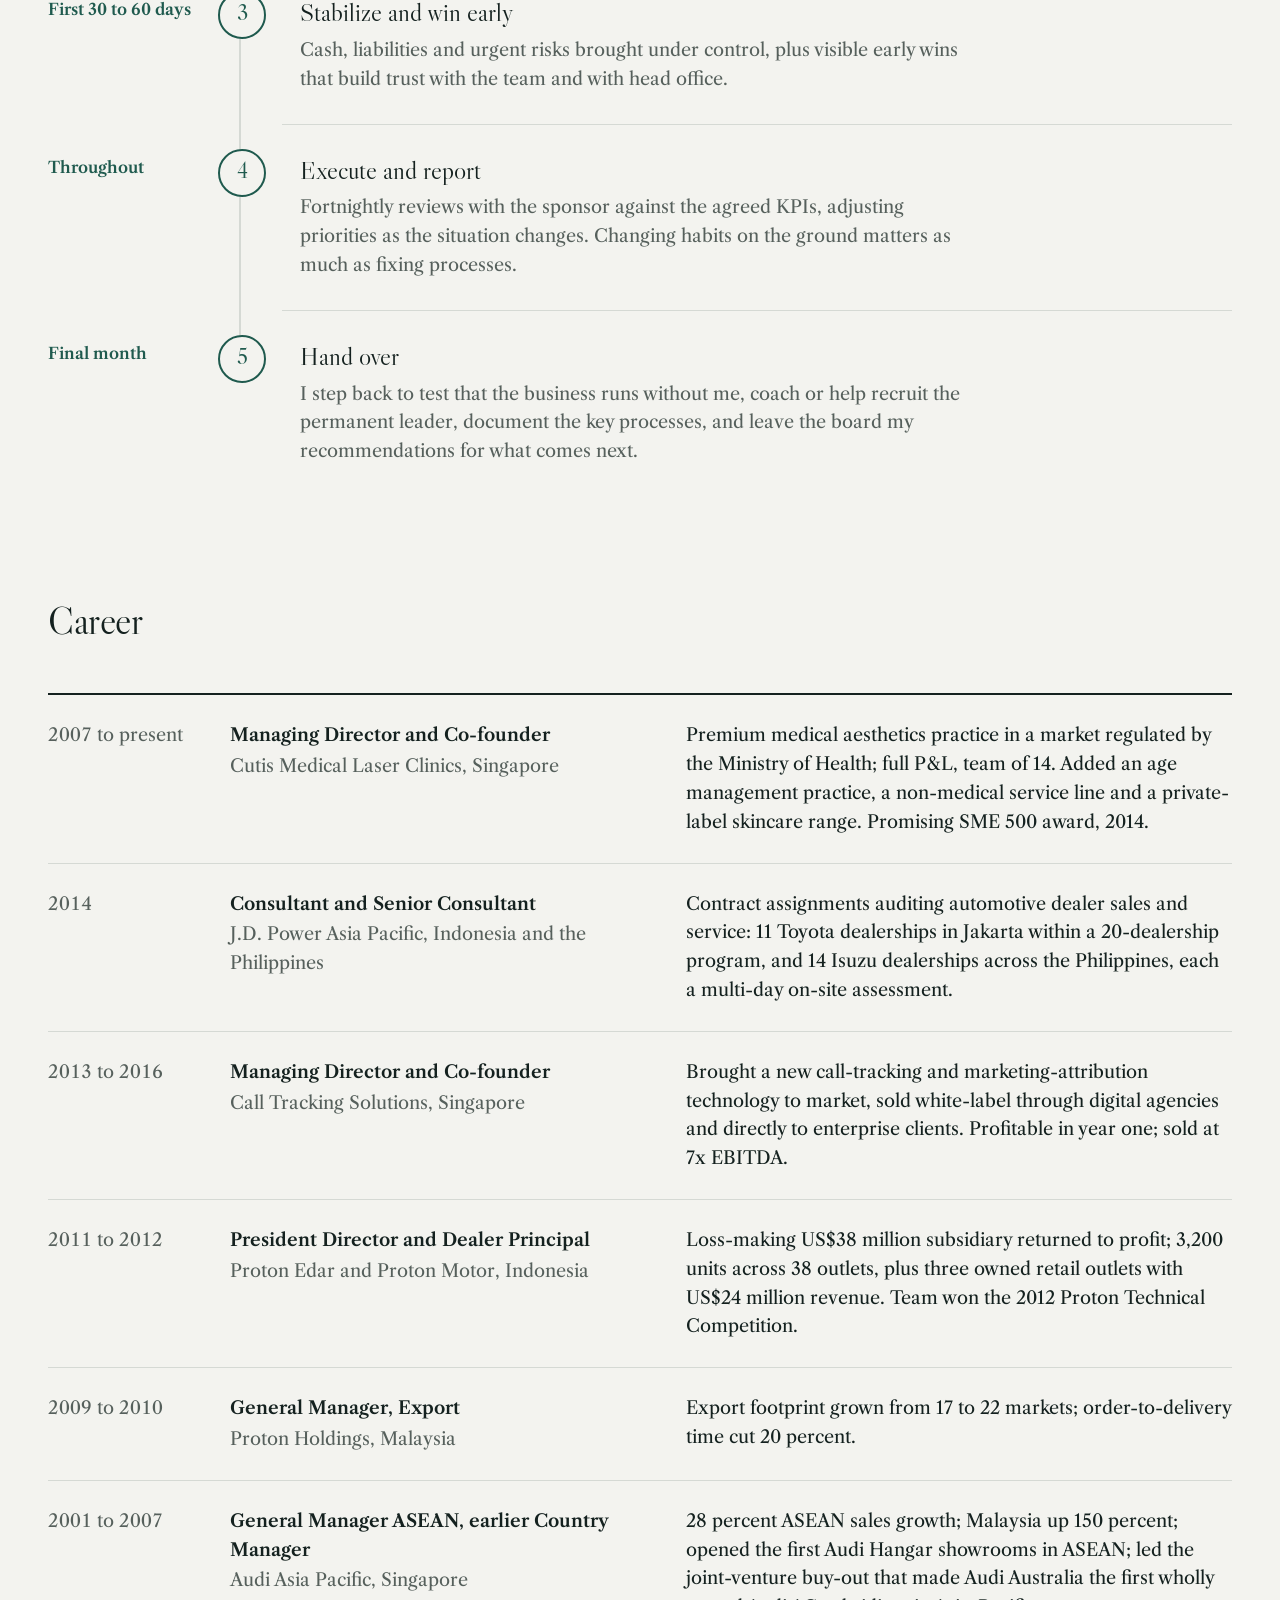
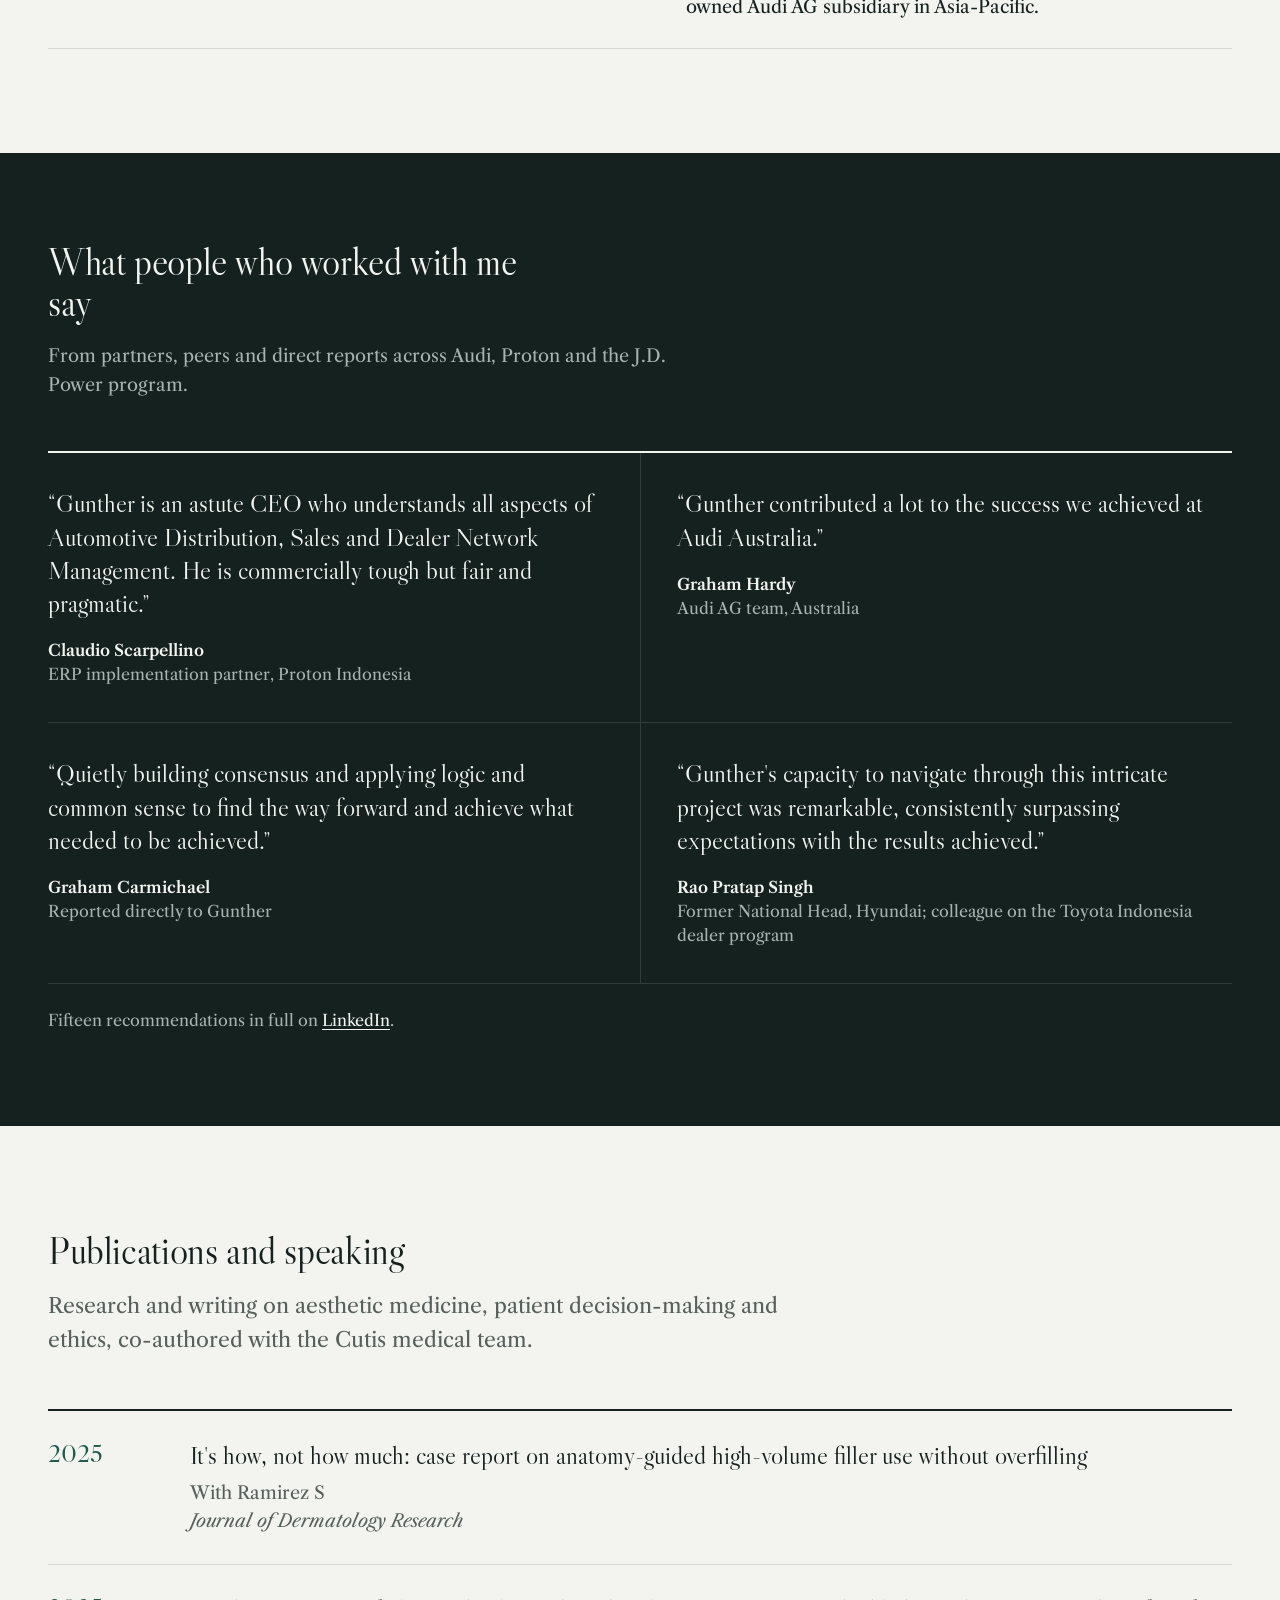
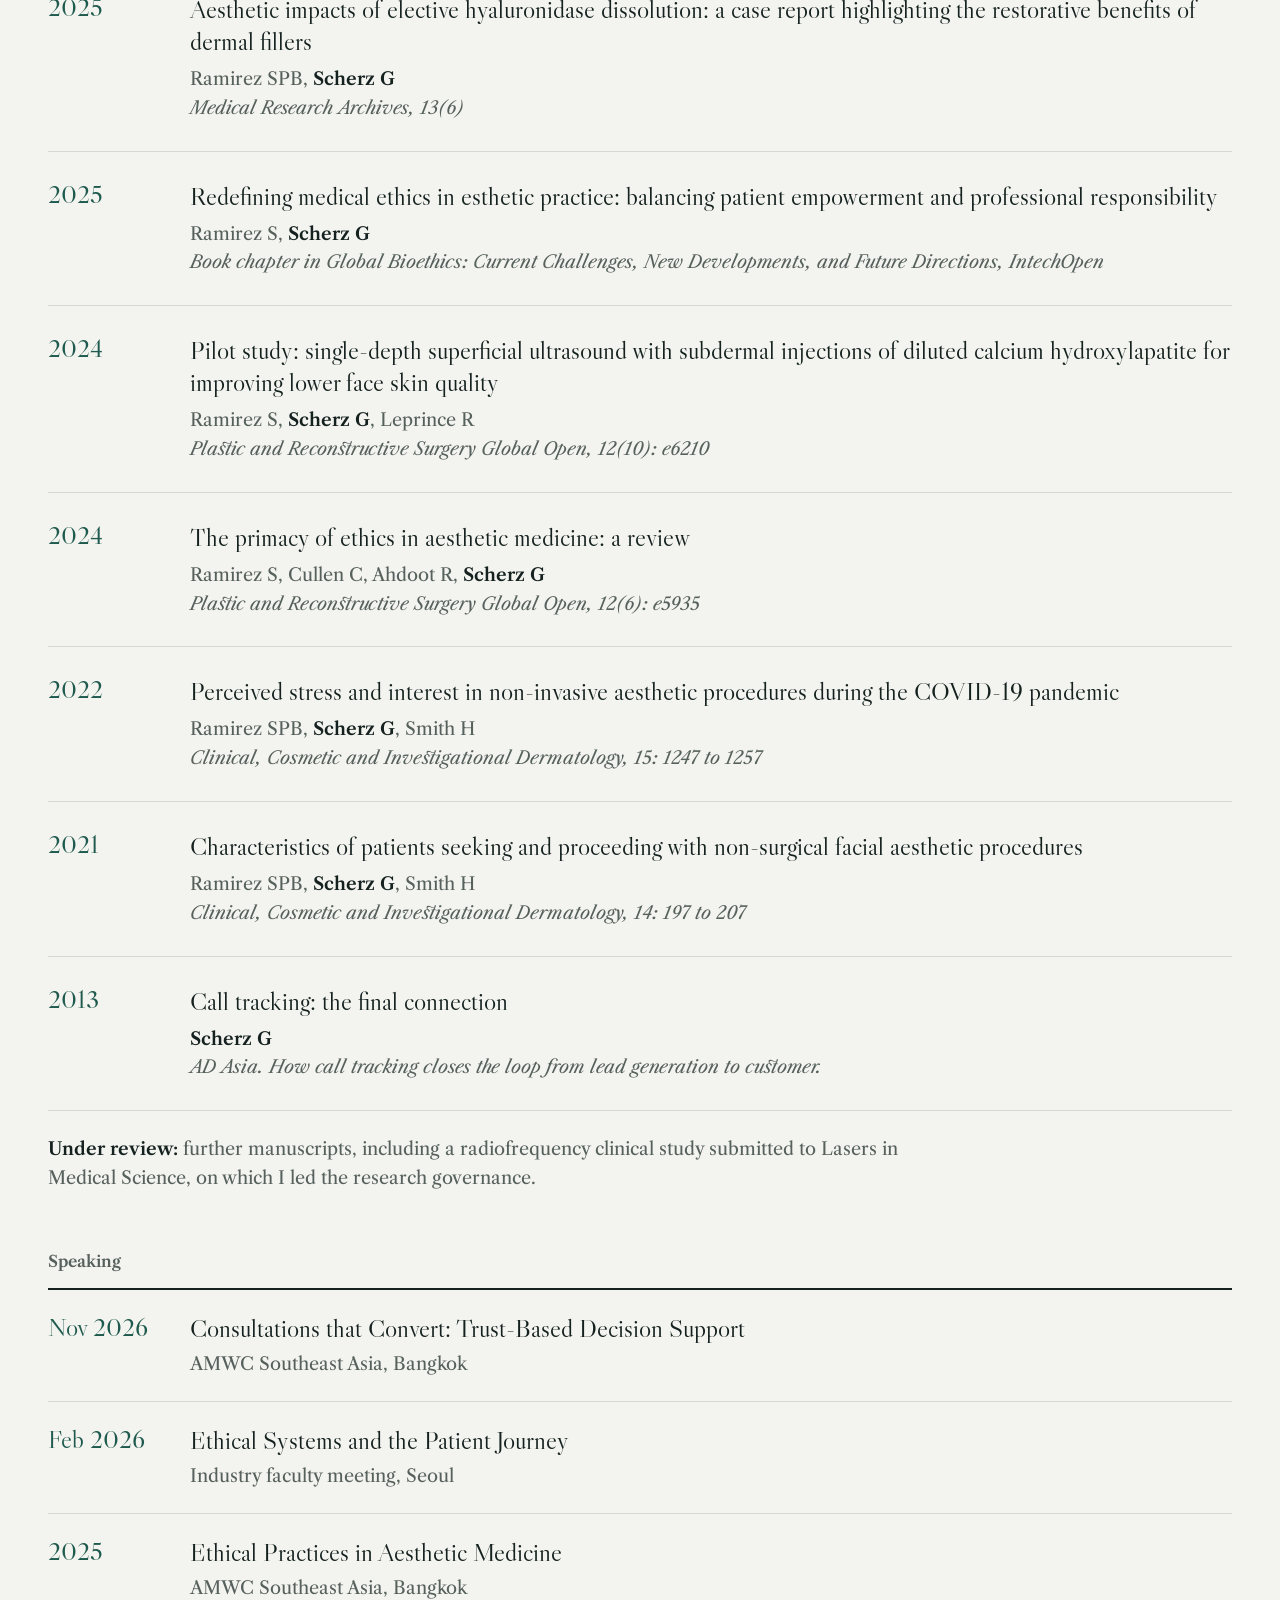
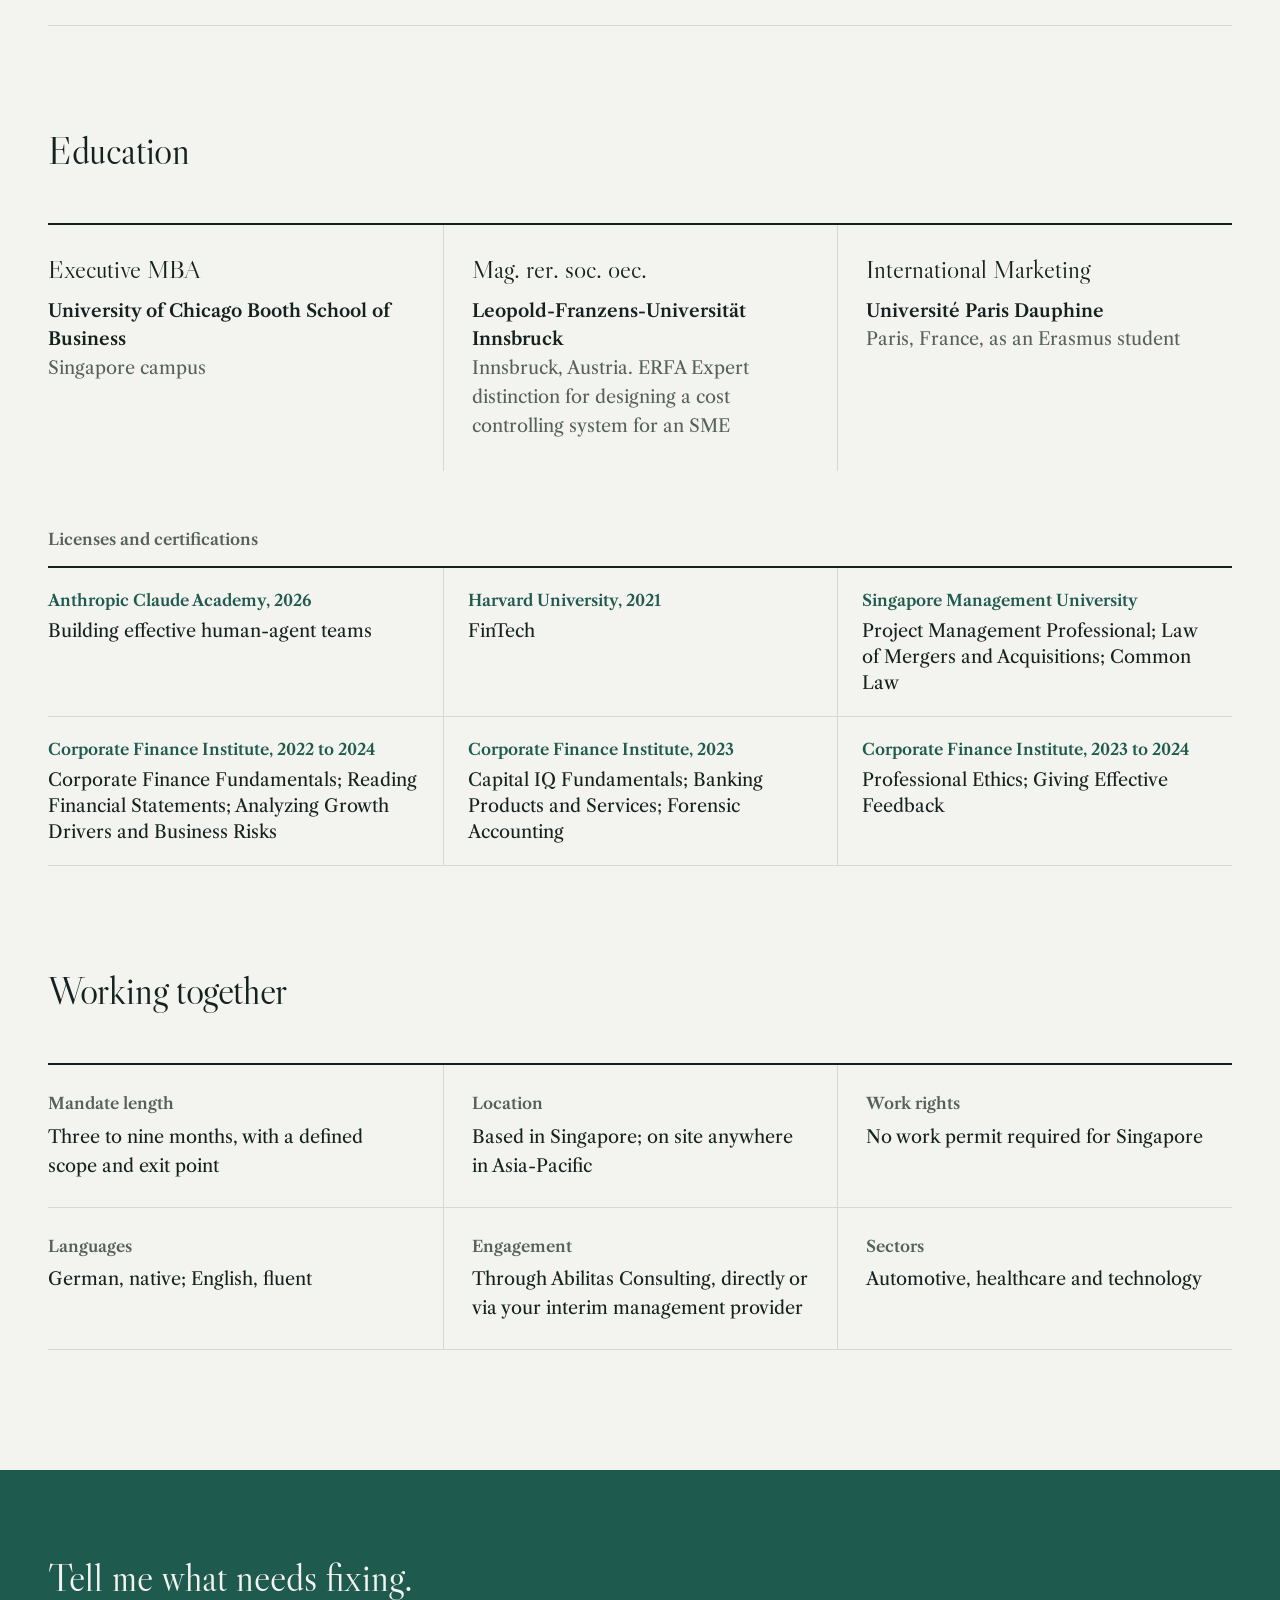
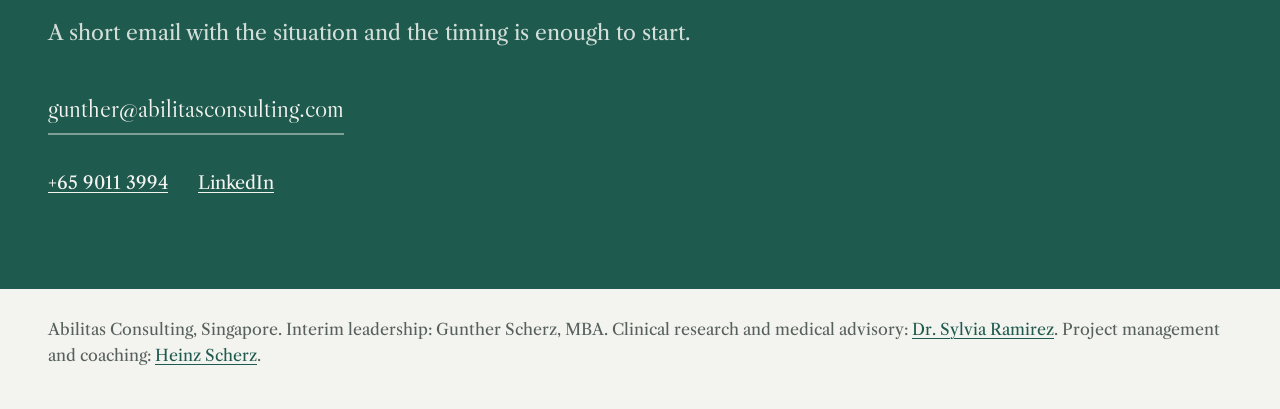
==== commit 805a90ea: "Heinz Scherz: project management and coaching; TrackWise focus, SAP as background; MBA; KABEG and Av" ====
--- a/interim.html
+++ b/interim.html
@@ -560,7 +560,7 @@
   </div>
 </section>
 
-<div class="wrap"><footer>Abilitas Consulting, Singapore. Interim leadership: Gunther Scherz, MBA. Clinical research and medical advisory: <a href="medical.html">Dr. Sylvia Ramirez</a>. Project and program management: <a href="projects.html">Heinz Scherz</a>.</footer></div>
+<div class="wrap"><footer>Abilitas Consulting, Singapore. Interim leadership: Gunther Scherz, MBA. Clinical research and medical advisory: <a href="medical.html">Dr. Sylvia Ramirez</a>. Project management and coaching: <a href="projects.html">Heinz Scherz</a>.</footer></div>
 
 </body>
 </html>
